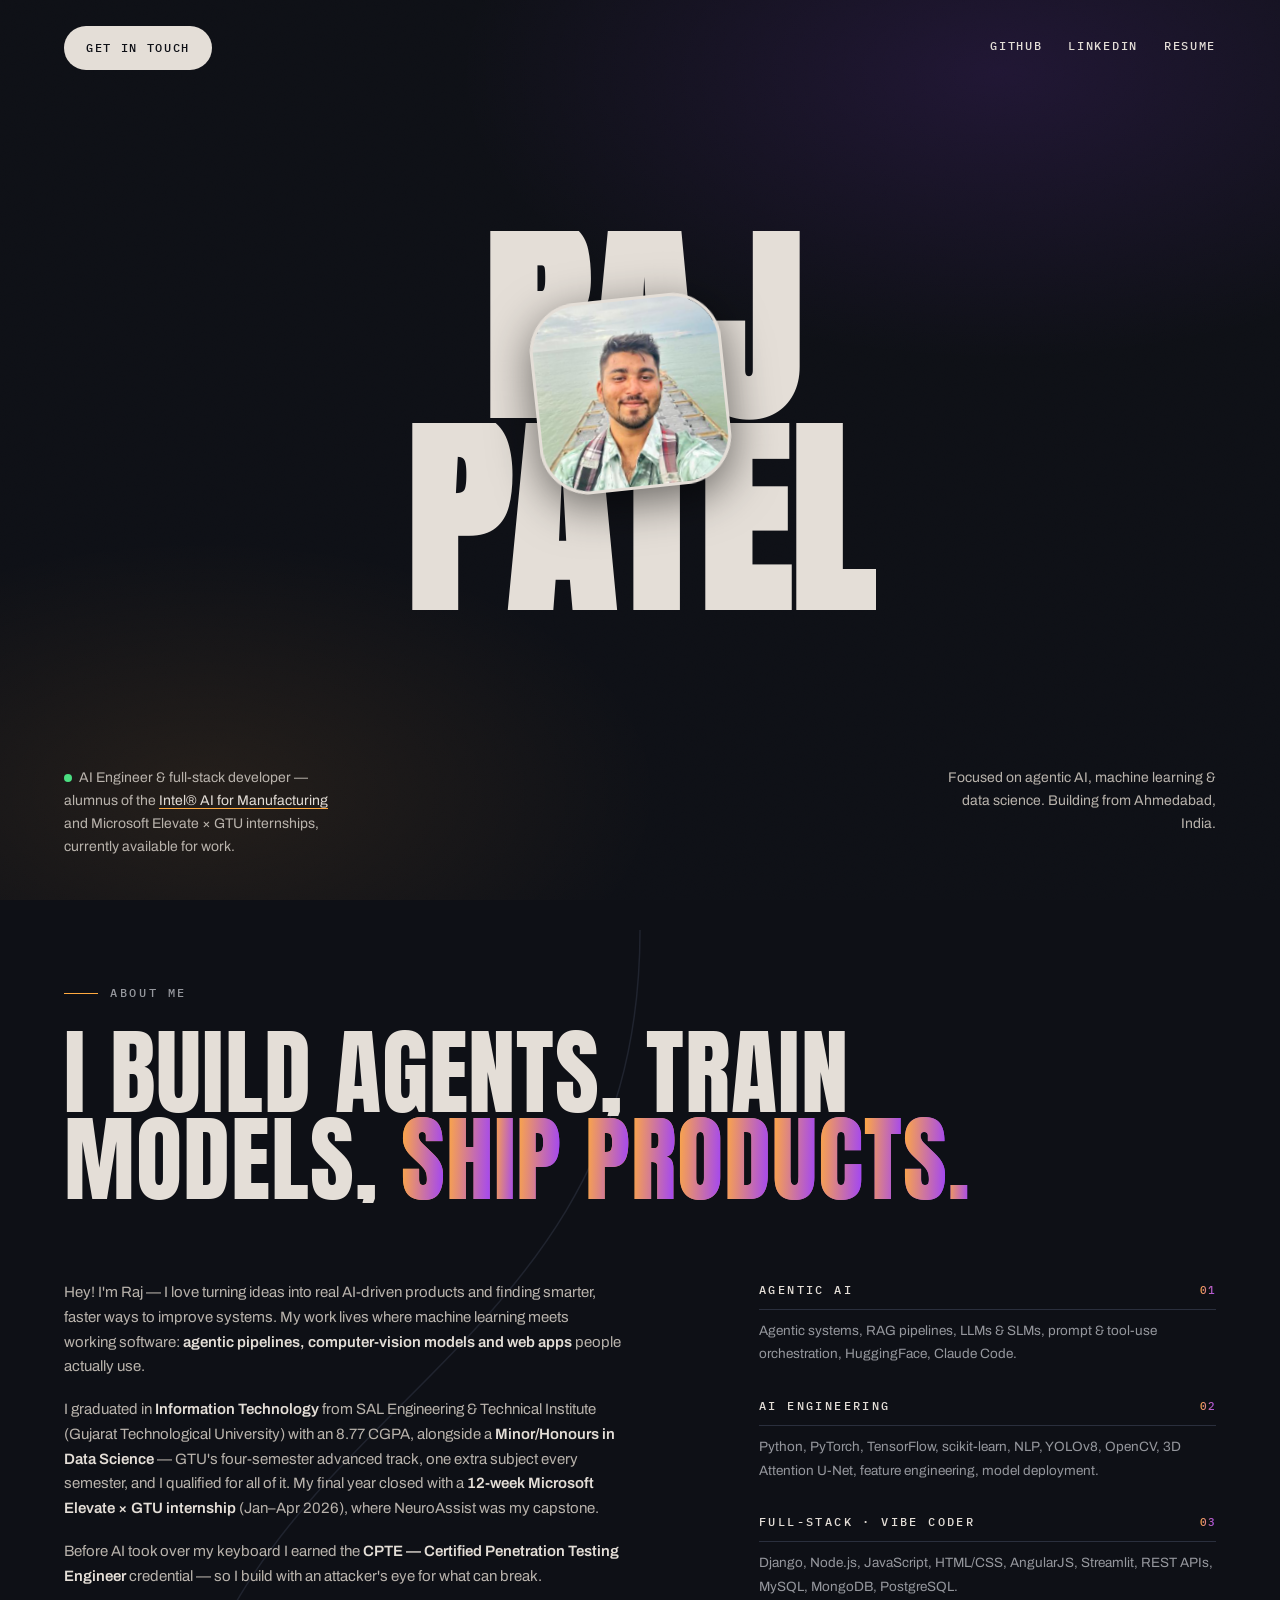
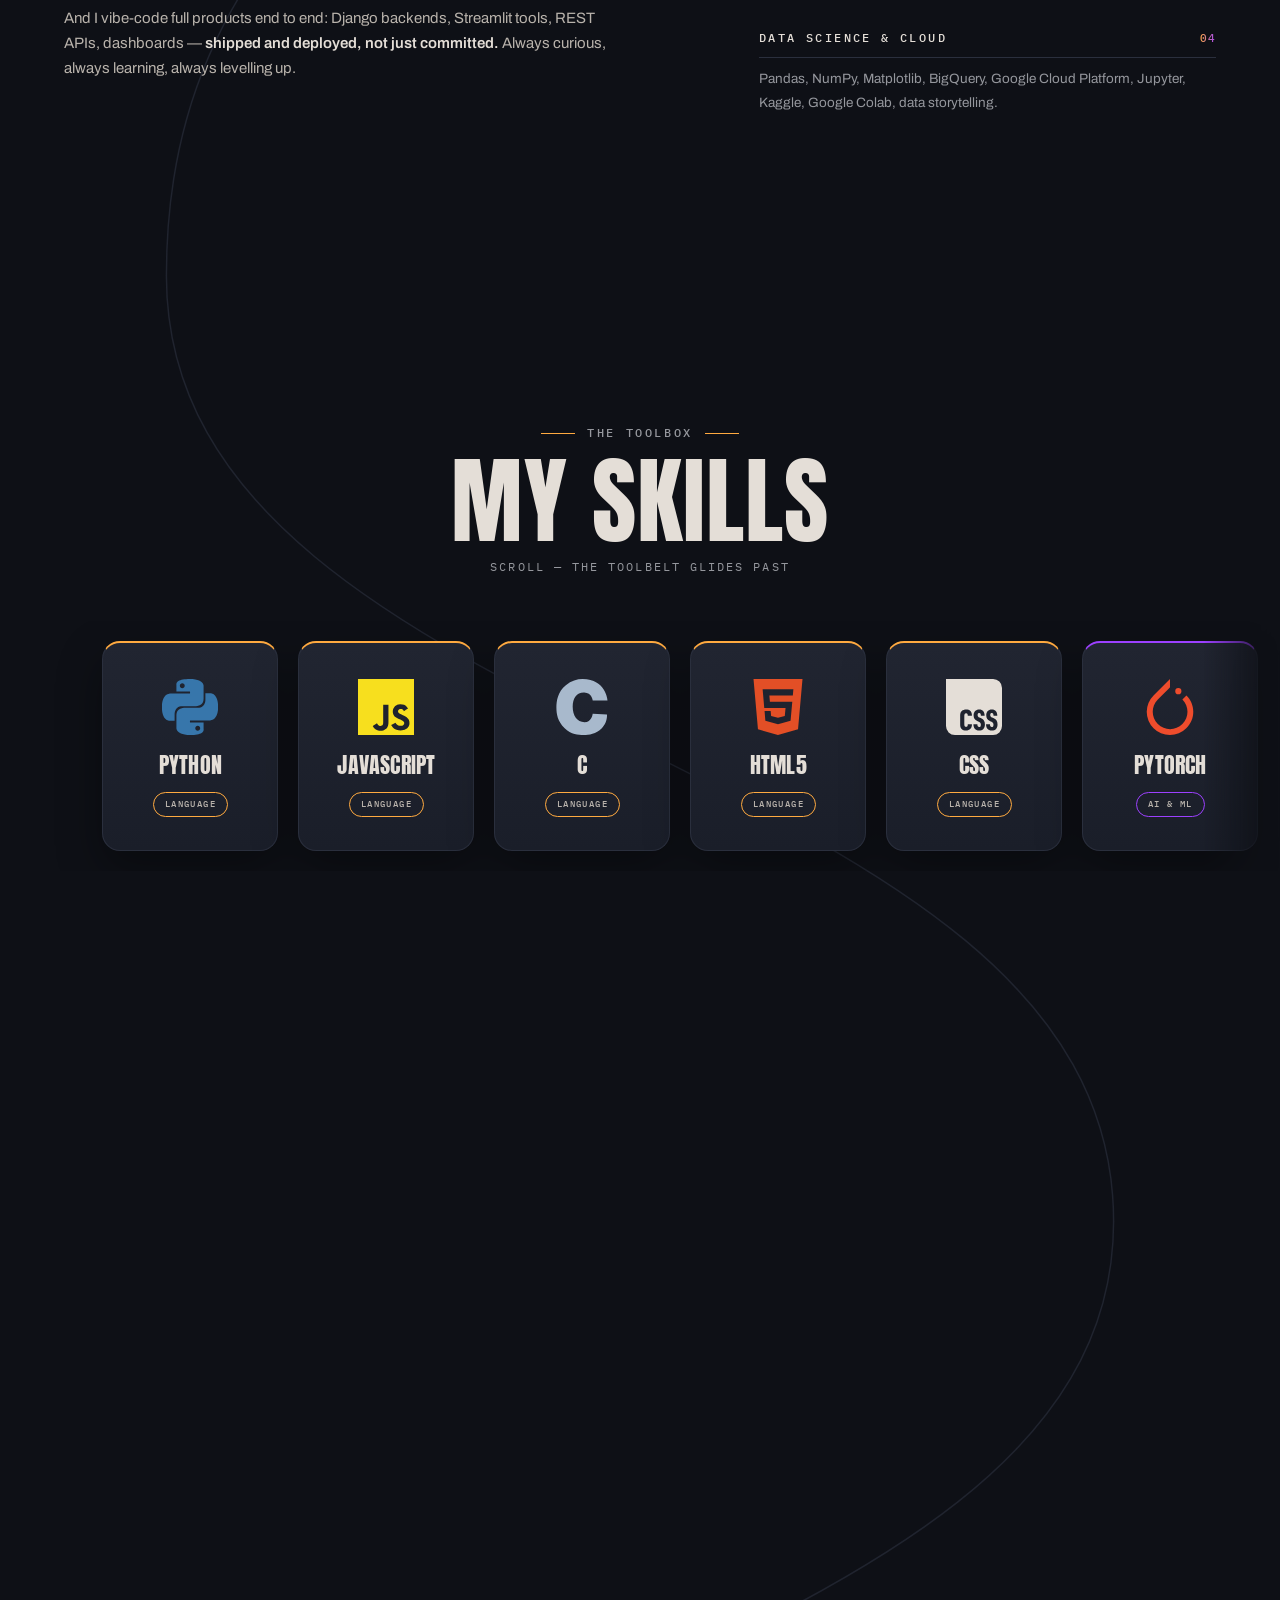
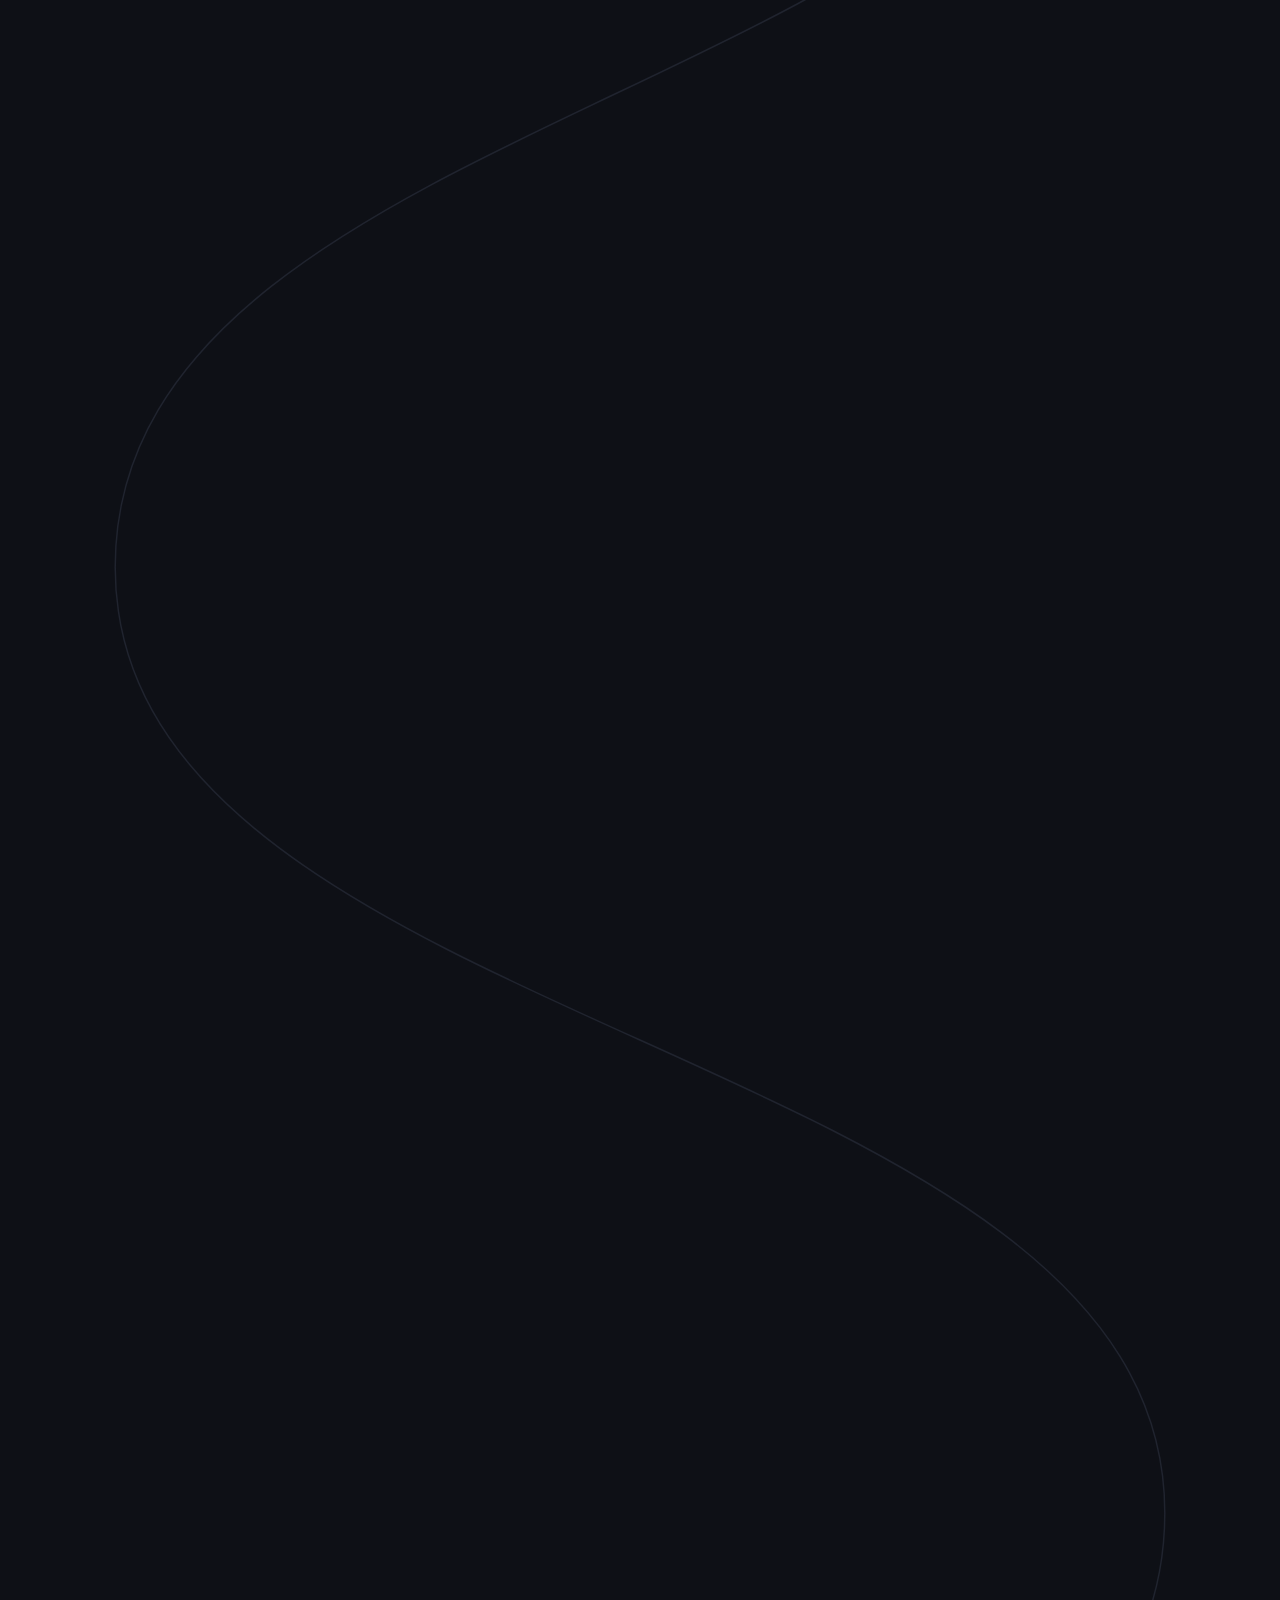
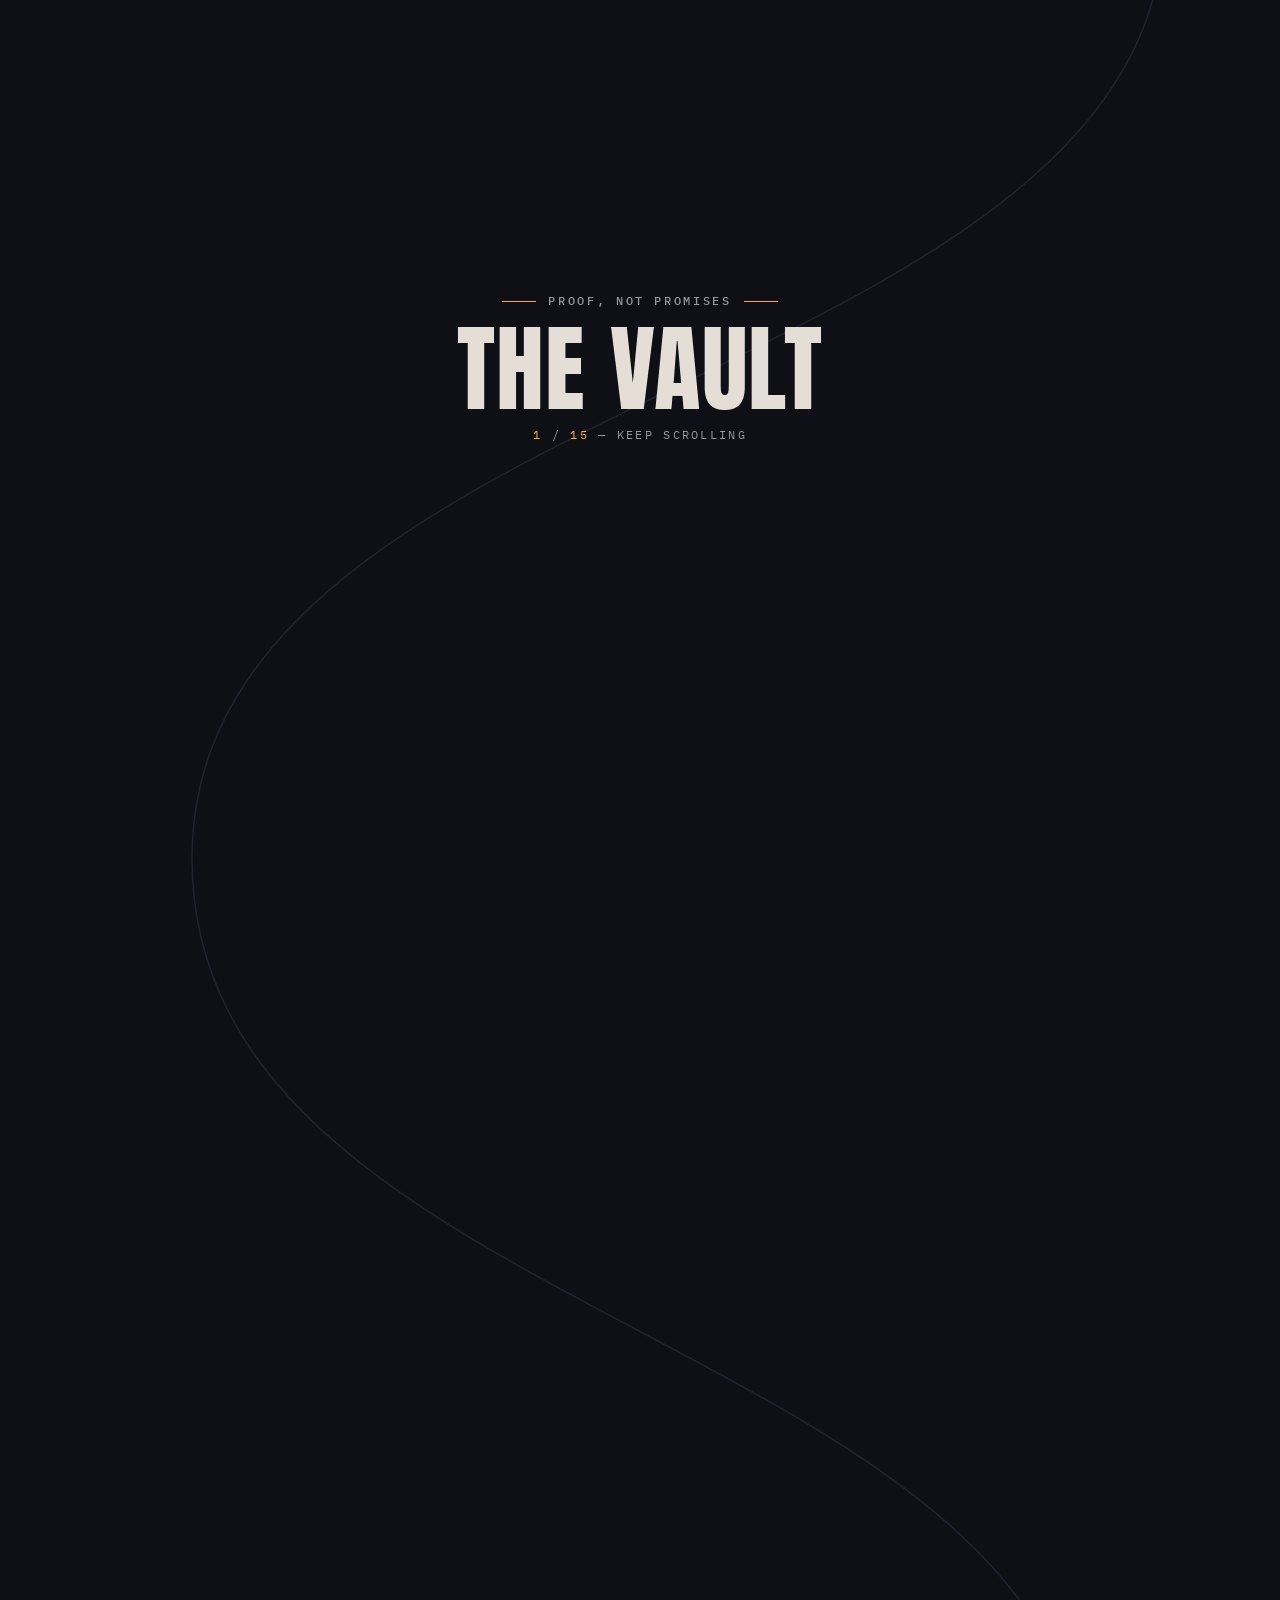
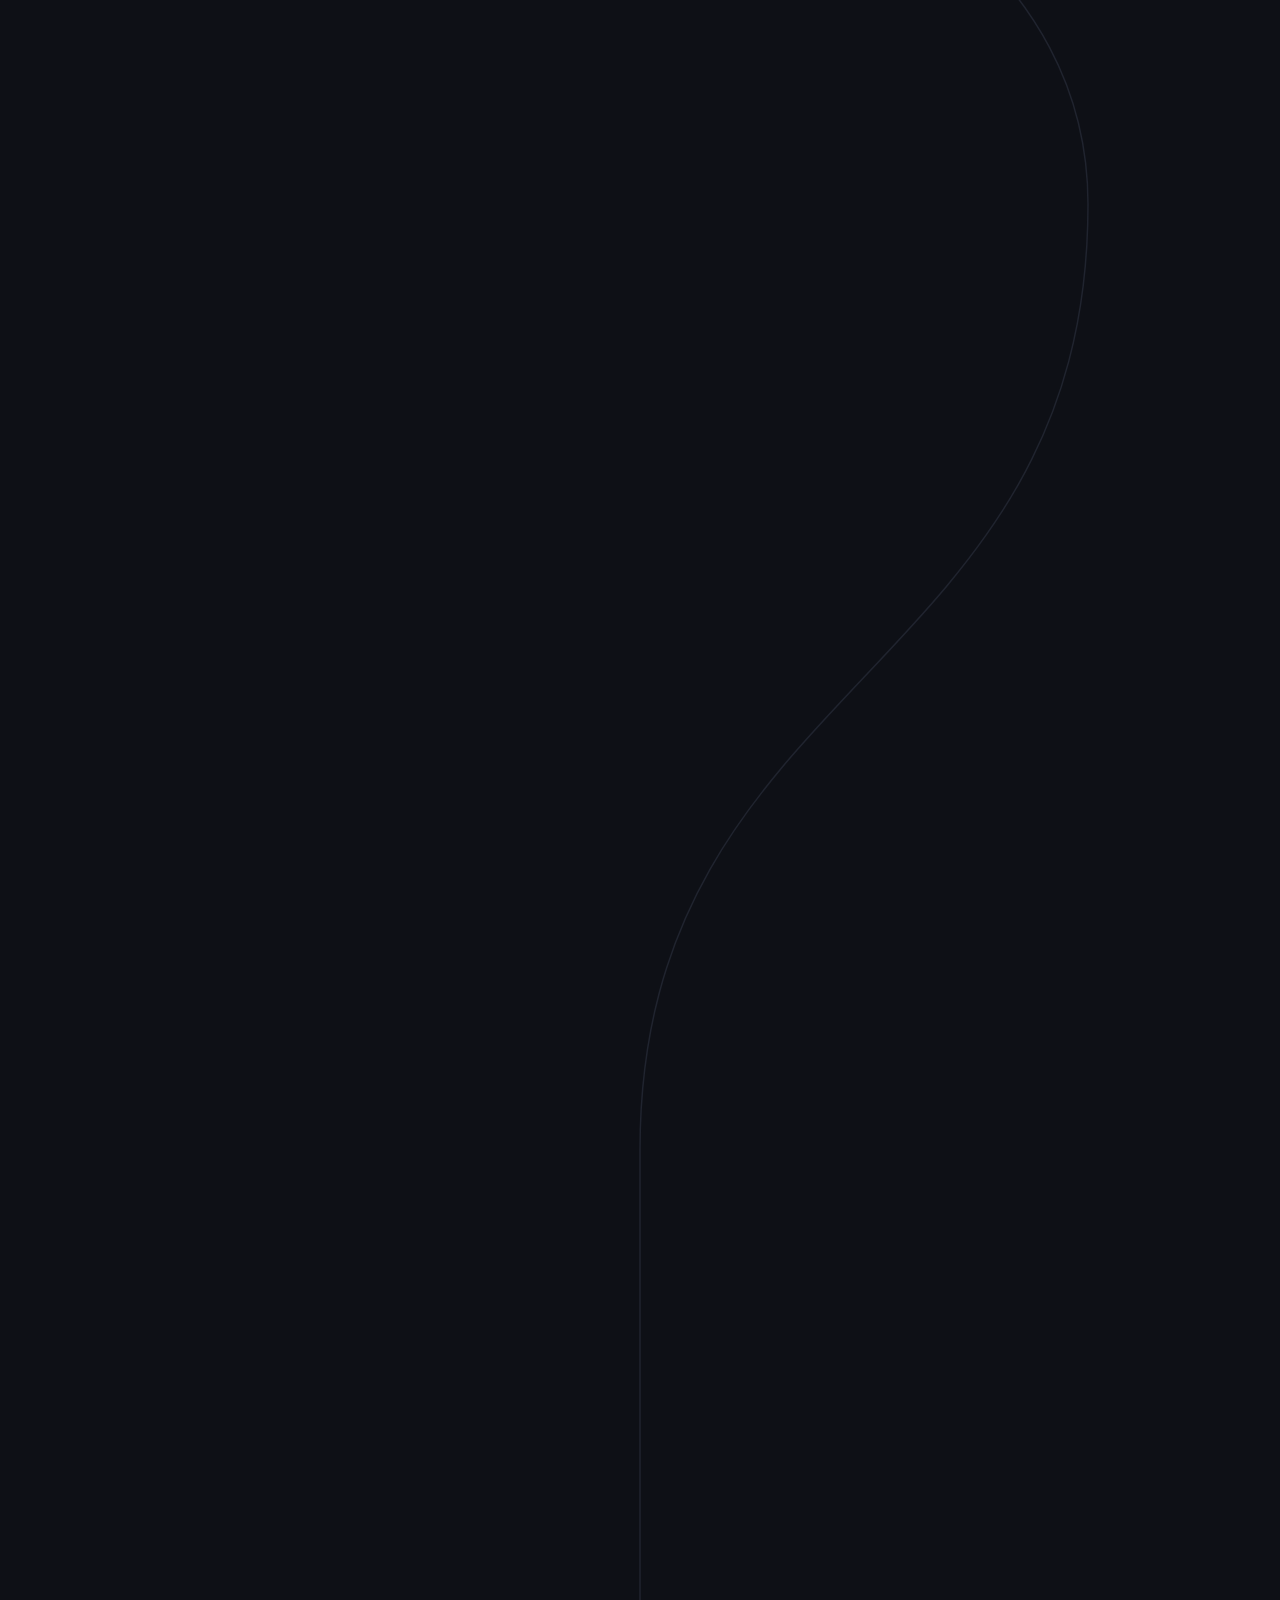
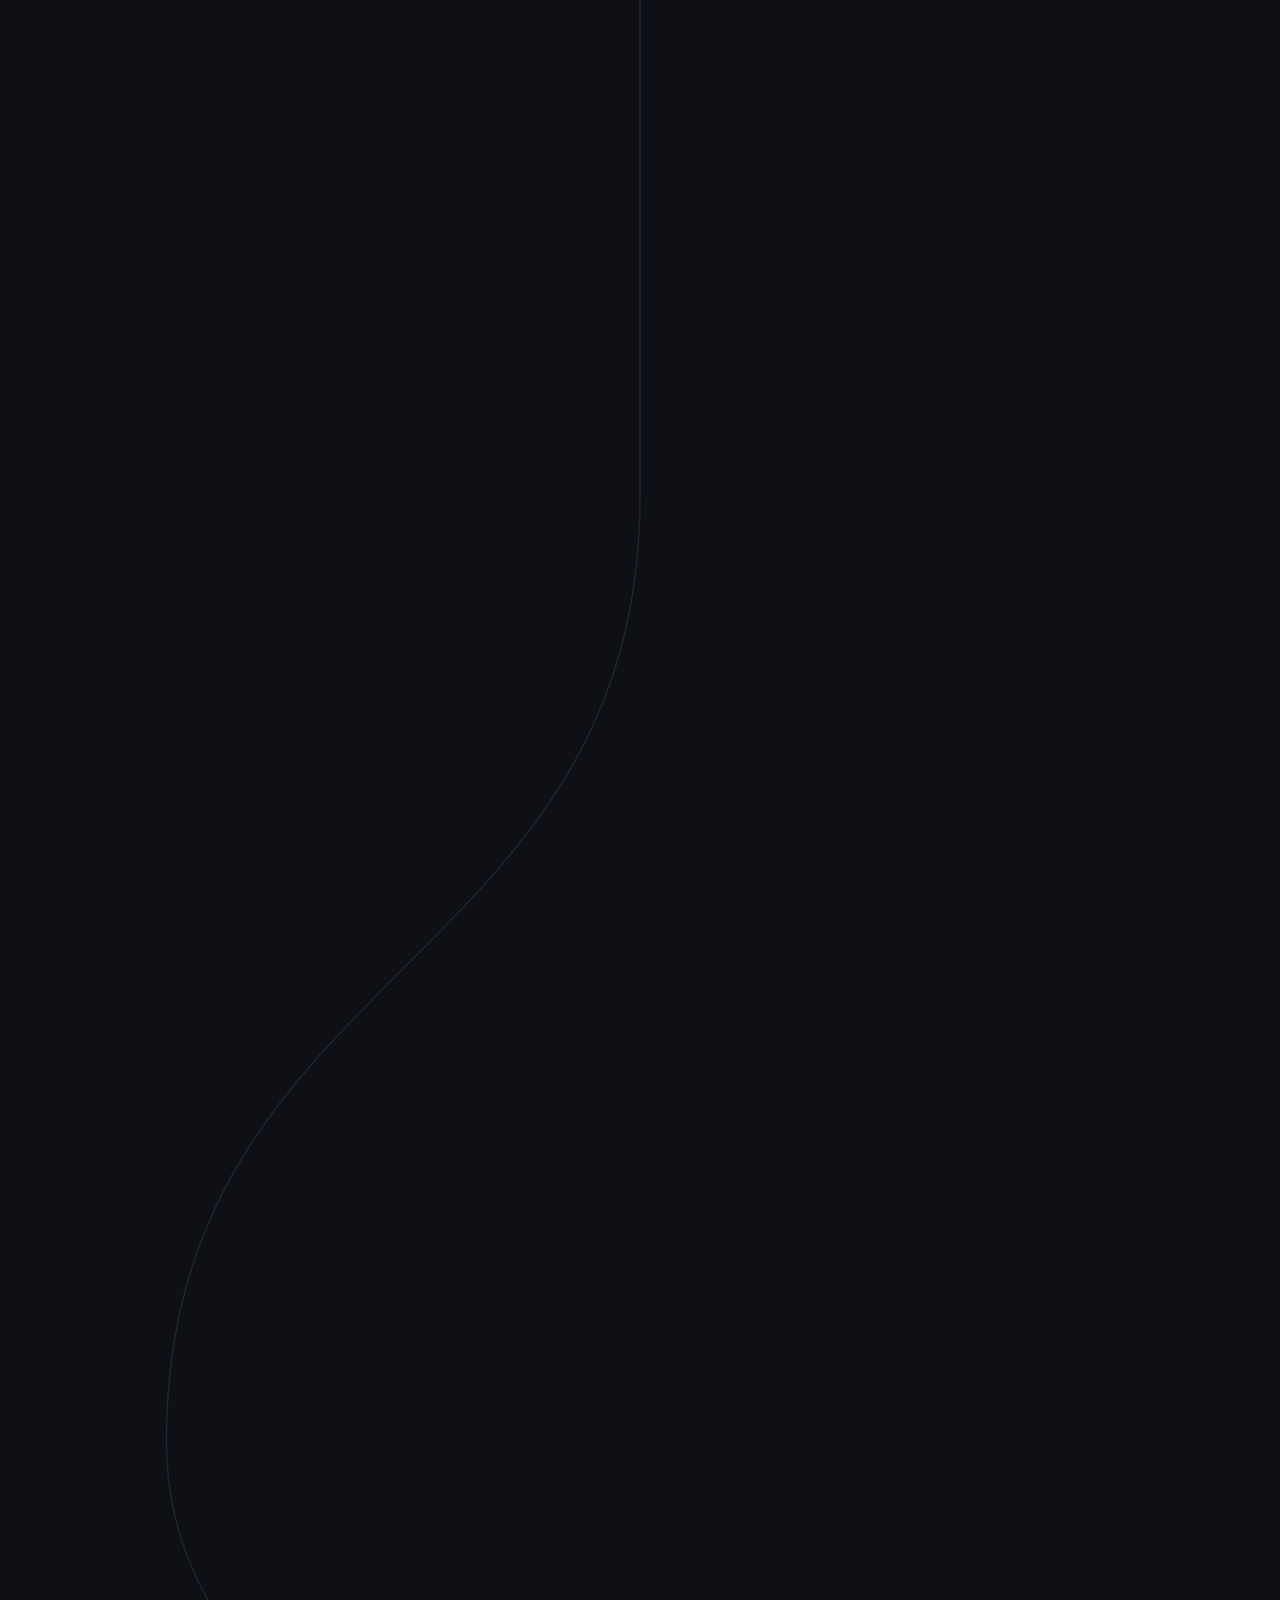
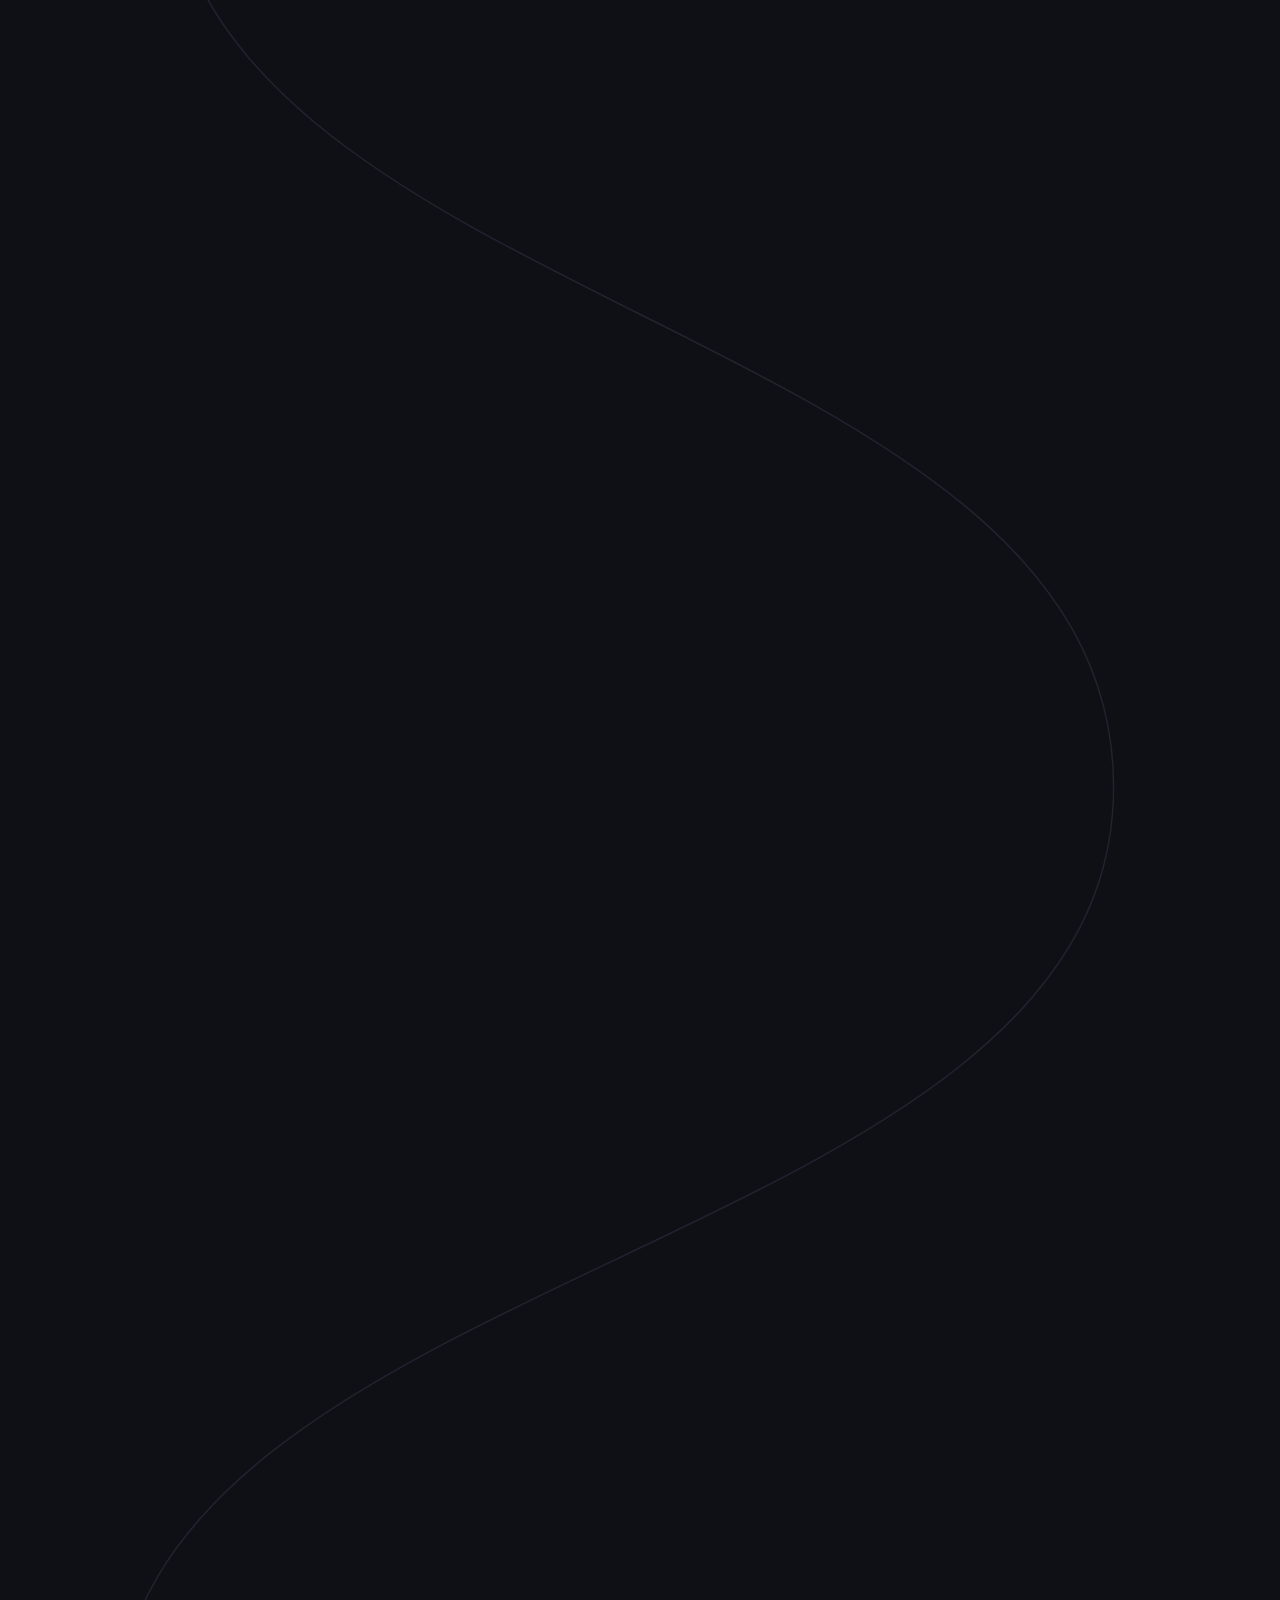
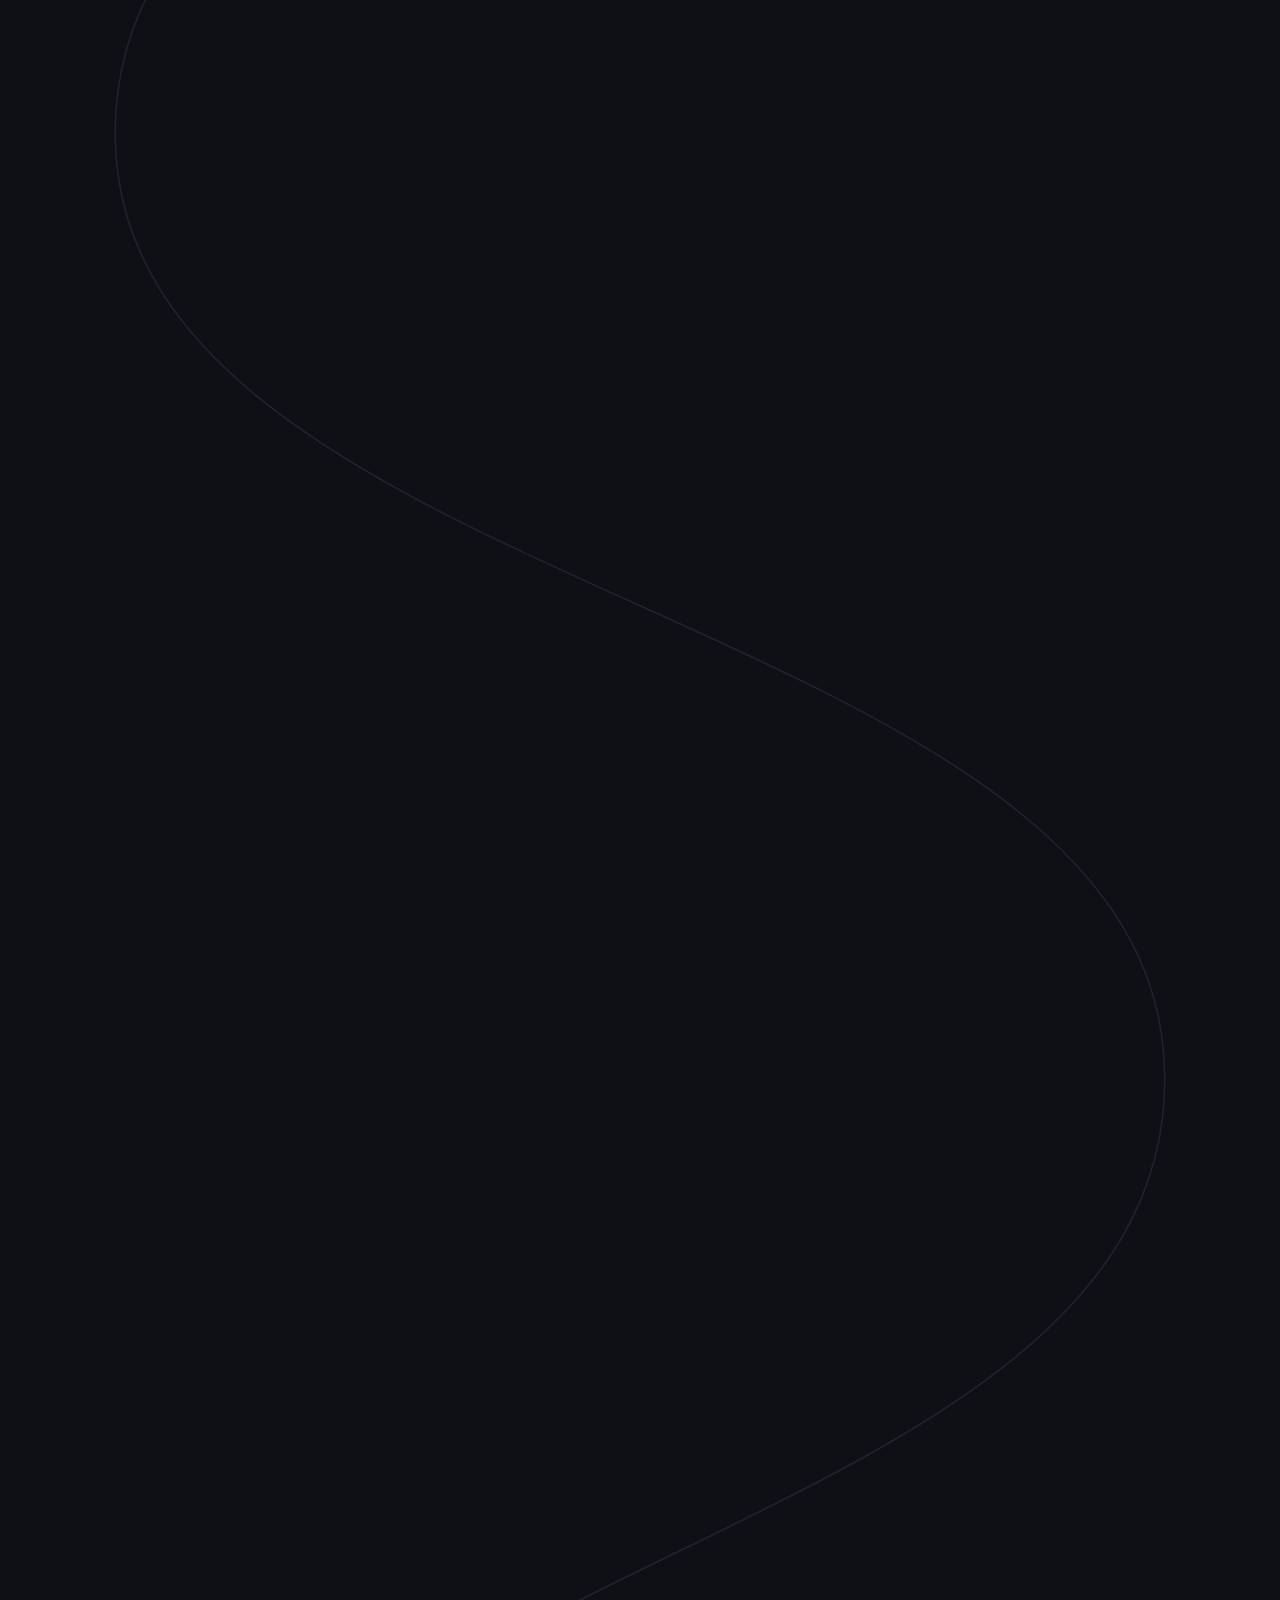
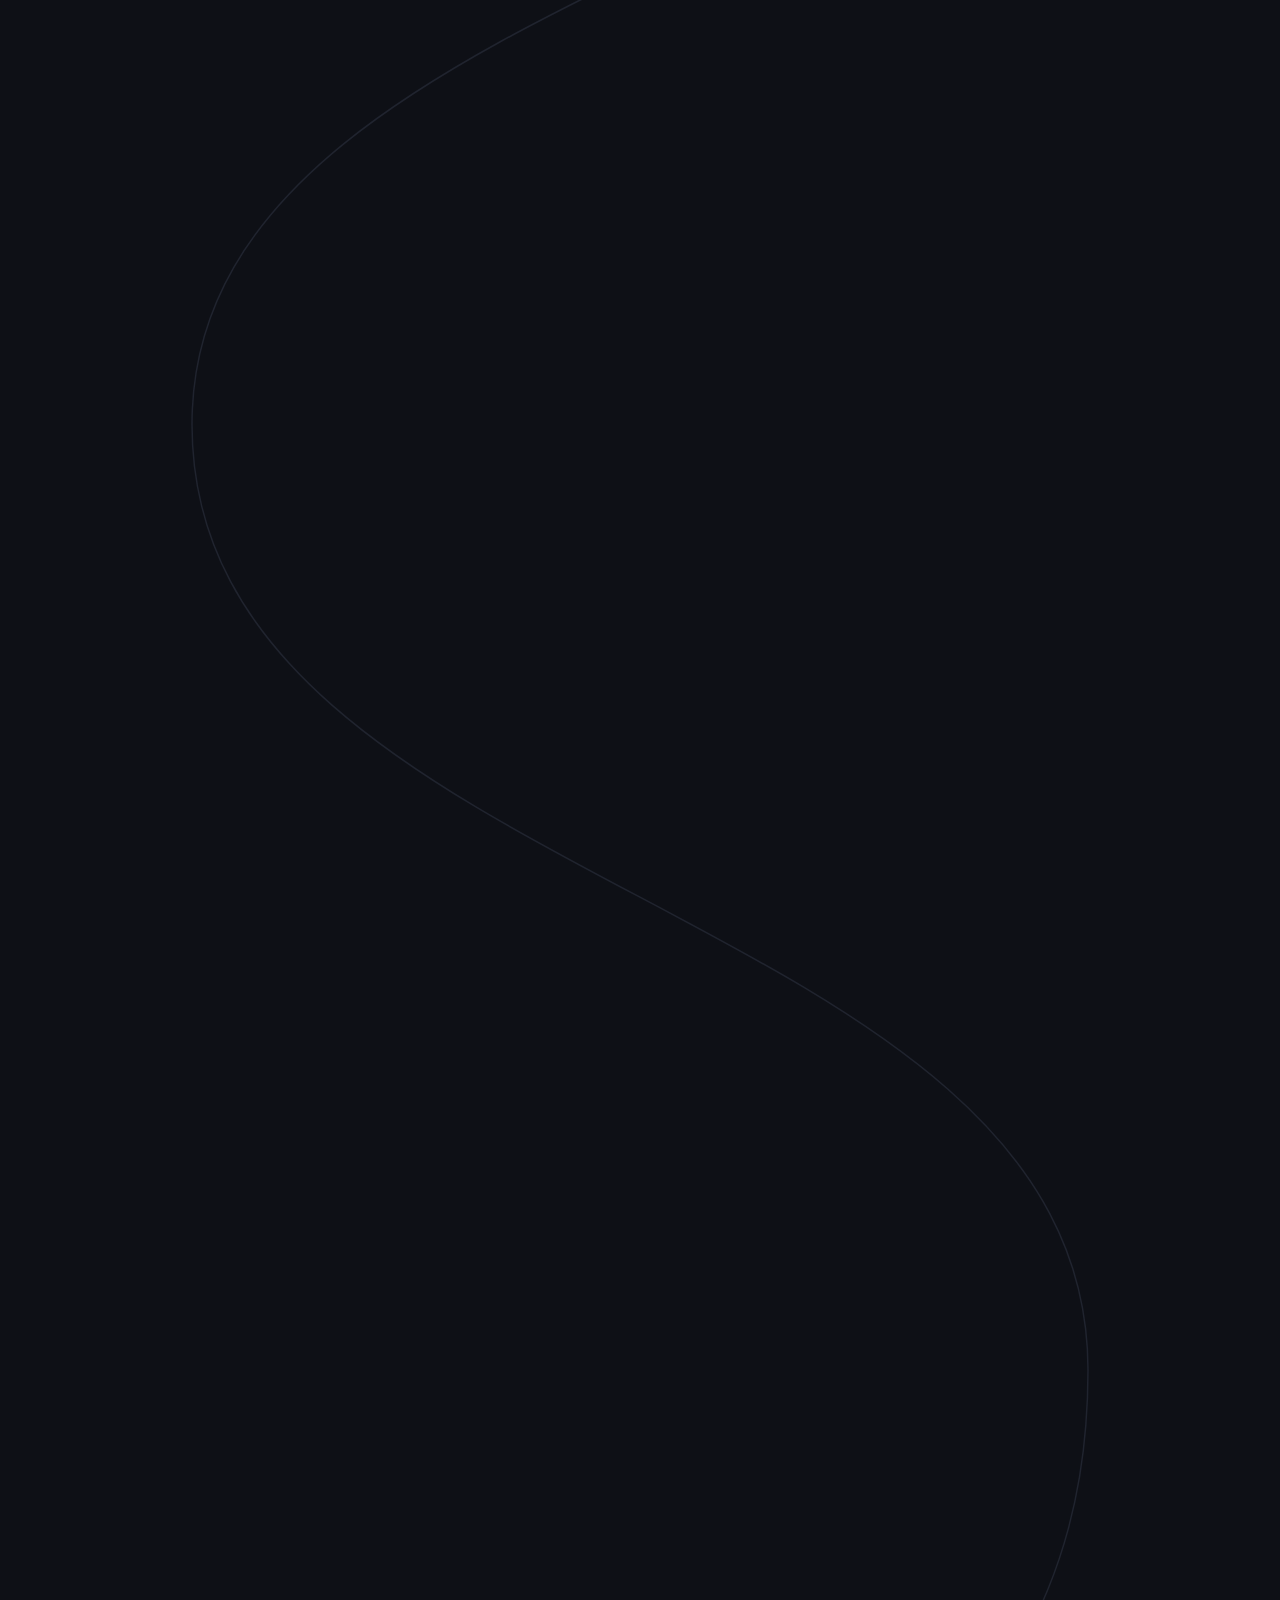
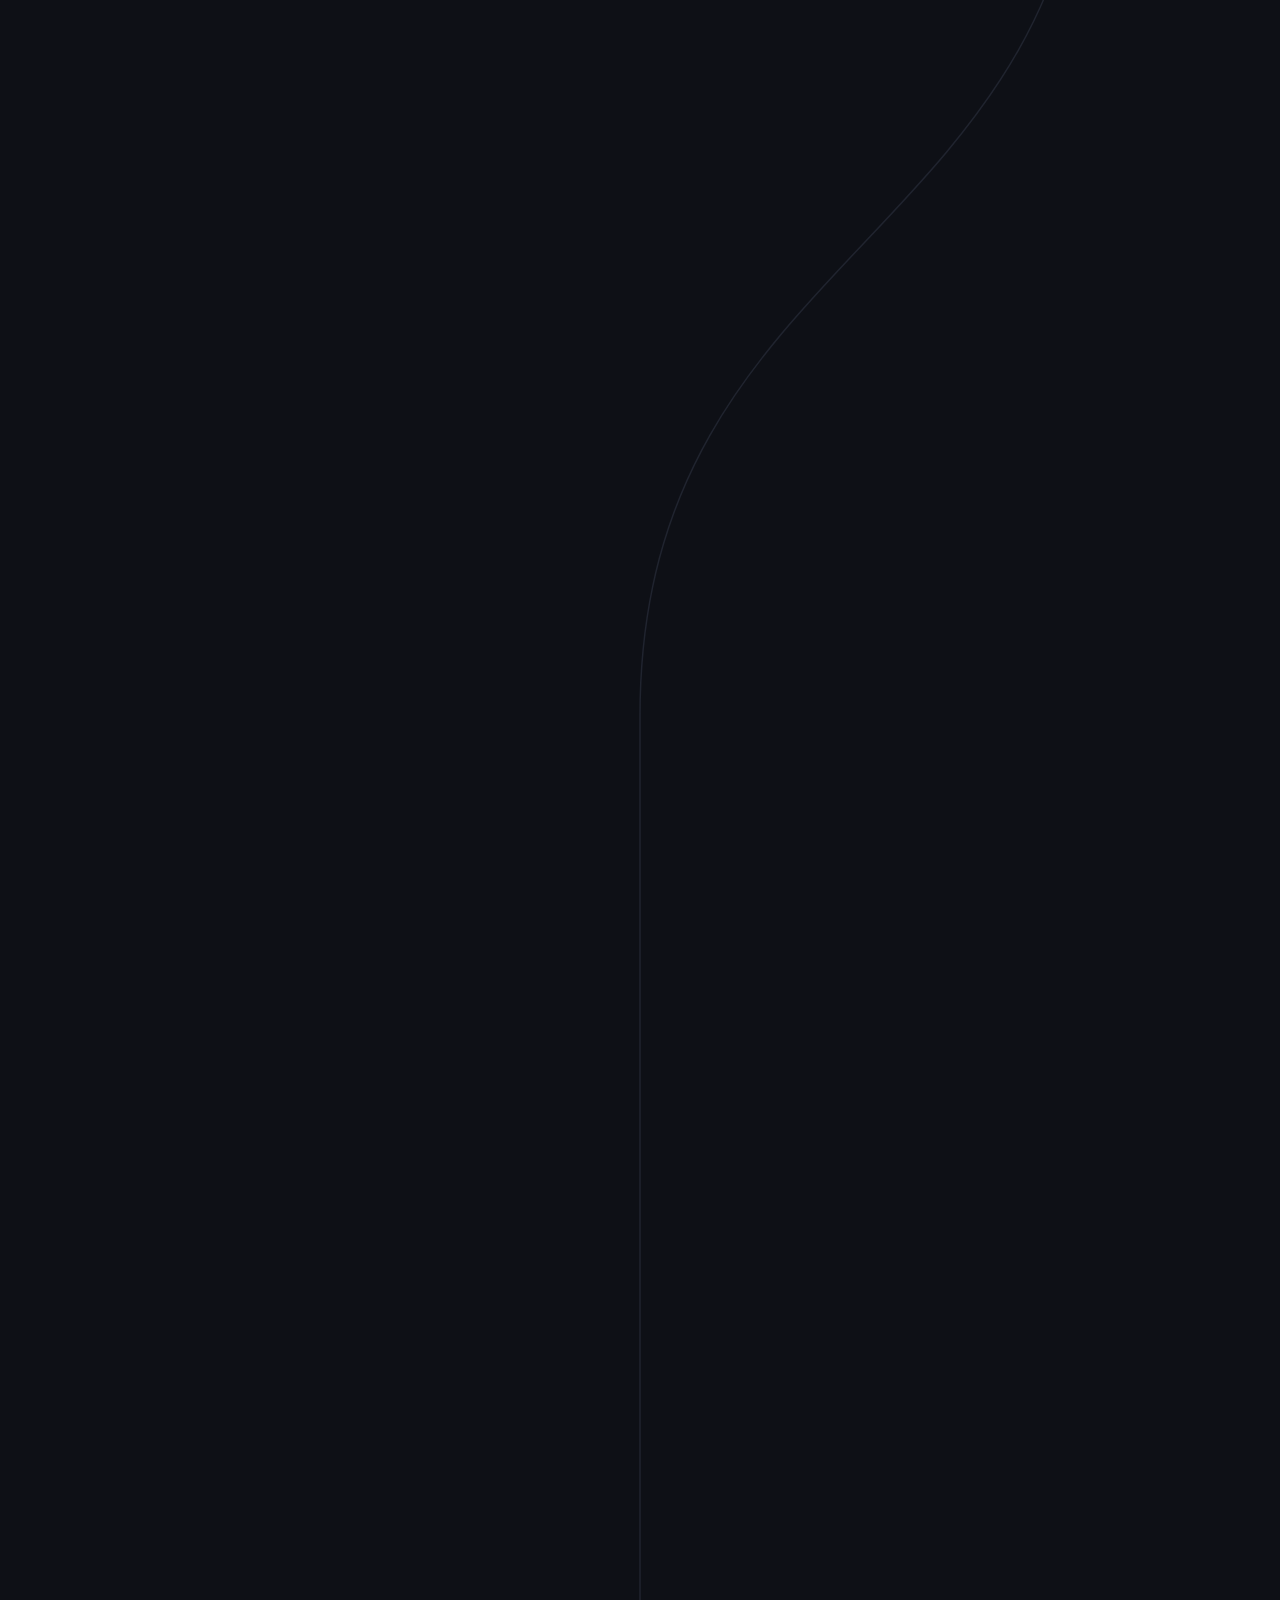
==== index.html @ 26bc004f "Fix Seobility report findings; revert title to Full-Stack Developer Title/metadata revert - "Vibe Co" ====
<!DOCTYPE html>
<html lang="en">
<head>
<meta charset="UTF-8">
<meta name="viewport" content="width=device-width, initial-scale=1.0">
<title>Raj Patel — AI Engineer &amp; Full-Stack Developer</title>
<meta name="description" content="Raj Patel — AI Engineer & Full-Stack Developer. Agentic AI, PyTorch, NLP/LLMs and computer vision. Intel AI for Manufacturing alumnus.">
<link rel="canonical" href="https://portfolio-raj-25.netlify.app/">
<meta name="author" content="Raj Patel">
<meta name="robots" content="index, follow, max-image-preview:large, max-snippet:-1, max-video-preview:-1">
<meta name="googlebot" content="index, follow">

<!-- Open Graph / Facebook / LinkedIn -->
<meta property="og:title" content="Raj Patel — AI Engineer &amp; Full-Stack Developer">
<meta property="og:description" content="AI Engineer &amp; Full-Stack Developer building in Agentic AI, PyTorch, NLP/LLMs, computer vision and data science. Intel AI for Manufacturing alumnus, CPTE certified.">
<meta property="og:type" content="website">
<meta property="og:url" content="https://portfolio-raj-25.netlify.app/">
<meta property="og:site_name" content="Raj Patel — Portfolio">
<meta property="og:locale" content="en_US">
<meta property="og:image" content="https://portfolio-raj-25.netlify.app/og-image.png">
<meta property="og:image:secure_url" content="https://portfolio-raj-25.netlify.app/og-image.png">
<meta property="og:image:type" content="image/png">
<meta property="og:image:width" content="1200">
<meta property="og:image:height" content="630">
<meta property="og:image:alt" content="Raj Patel — AI Engineer &amp; Full-Stack Developer">

<!-- Twitter / X -->
<meta name="twitter:card" content="summary_large_image">
<meta name="twitter:title" content="Raj Patel — AI Engineer &amp; Full-Stack Developer">
<meta name="twitter:description" content="AI Engineer &amp; Full-Stack Developer building in Agentic AI, PyTorch, NLP/LLMs, computer vision and data science.">
<meta name="twitter:image" content="https://portfolio-raj-25.netlify.app/og-image.png">
<meta name="twitter:image:alt" content="Raj Patel — AI Engineer &amp; Full-Stack Developer">

<meta name="theme-color" content="#0E1016">
<link rel="icon" href="data:image/svg+xml,<svg xmlns='http://www.w3.org/2000/svg' viewBox='0 0 100 100'><text y='.9em' font-size='90'>🧠</text></svg>">
<link rel="apple-touch-icon" href="/apple-touch-icon.png">
<link rel="manifest" href="/site.webmanifest">
<link rel="sitemap" type="application/xml" href="/sitemap.xml">

<!-- Structured data: Person + WebSite (schema.org / JSON-LD) -->
<script type="application/ld+json">
{
  "@context": "https://schema.org",
  "@graph": [
    {
      "@type": "Person",
      "@id": "https://portfolio-raj-25.netlify.app/#raj-patel",
      "name": "Raj Patel",
      "url": "https://portfolio-raj-25.netlify.app/",
      "image": "https://portfolio-raj-25.netlify.app/og-image.png",
      "email": "mailto:rajpatel9408019@gmail.com",
      "jobTitle": "AI Engineer & Full-Stack Developer",
      "description": "AI Engineer and Full-Stack Developer specialising in Agentic AI, AI Engineering (PyTorch, NLP, LLMs), computer vision, full-stack development and data science.",
      "knowsAbout": ["Agentic AI", "AI Engineering", "PyTorch", "Natural Language Processing", "Large Language Models", "Computer Vision", "Machine Learning", "Data Science", "Full-Stack Development", "Python"],
      "alumniOf": {
        "@type": "CollegeOrUniversity",
        "name": "SAL Engineering & Technical Institute, Gujarat Technological University"
      },
      "homeLocation": {
        "@type": "Place",
        "address": {
          "@type": "PostalAddress",
          "addressLocality": "Ahmedabad",
          "addressRegion": "Gujarat",
          "addressCountry": "IN"
        }
      },
      "knowsLanguage": [
        { "@type": "Language", "name": "English" },
        { "@type": "Language", "name": "Hindi" },
        { "@type": "Language", "name": "Gujarati" }
      ],
      "hasCredential": [
        {
          "@type": "EducationalOccupationalCredential",
          "name": "Intel® AI for Manufacturing — Intel × GTU × GCCI",
          "credentialCategory": "Internship Certificate"
        },
        {
          "@type": "EducationalOccupationalCredential",
          "name": "Microsoft Elevate × GTU — 12-Week AI/ML Internship",
          "credentialCategory": "Internship Certificate"
        },
        {
          "@type": "EducationalOccupationalCredential",
          "name": "CPTE — Certified Penetration Testing Engineer",
          "credentialCategory": "Professional Certification"
        },
        {
          "@type": "EducationalOccupationalCredential",
          "name": "Google AI Professional Certificate",
          "credentialCategory": "Professional Certification"
        },
        {
          "@type": "EducationalOccupationalCredential",
          "name": "IELTS — Overall Band 7.0 (CEFR C1)",
          "credentialCategory": "Language Certification"
        }
      ],
      "seeks": {
        "@type": "Demand",
        "name": "AI Engineering, Agentic AI and Data Science roles, plus freelance builds"
      },
      "sameAs": [
        "https://github.com/R204570",
        "https://www.linkedin.com/in/raj-patel5",
        "https://www.kaggle.com/raj072004",
        "https://medium.com/@rajpatel9408019",
        "https://www.instagram.com/_raj_patel_45"
      ]
    },
    {
      "@type": "ProfilePage",
      "@id": "https://portfolio-raj-25.netlify.app/#profilepage",
      "url": "https://portfolio-raj-25.netlify.app/",
      "name": "Raj Patel — AI Engineer & Full-Stack Developer",
      "inLanguage": "en",
      "isPartOf": { "@id": "https://portfolio-raj-25.netlify.app/#website" },
      "about": { "@id": "https://portfolio-raj-25.netlify.app/#raj-patel" },
      "mainEntity": { "@id": "https://portfolio-raj-25.netlify.app/#raj-patel" },
      "primaryImageOfPage": "https://portfolio-raj-25.netlify.app/og-image.png"
    },
    {
      "@type": "WebSite",
      "@id": "https://portfolio-raj-25.netlify.app/#website",
      "url": "https://portfolio-raj-25.netlify.app/",
      "name": "Raj Patel — Portfolio",
      "description": "Portfolio of Raj Patel, AI Engineer & Full-Stack Developer.",
      "inLanguage": "en",
      "publisher": { "@id": "https://portfolio-raj-25.netlify.app/#raj-patel" }
    },
    {
      "@type": "FAQPage",
      "@id": "https://portfolio-raj-25.netlify.app/#faq",
      "isPartOf": { "@id": "https://portfolio-raj-25.netlify.app/#profilepage" },
      "mainEntity": [
        {
          "@type": "Question",
          "name": "Who is Raj Patel?",
          "acceptedAnswer": {
            "@type": "Answer",
            "text": "Raj Patel is an AI Engineer and Full-Stack Developer based in Ahmedabad, India. He builds across agentic AI, PyTorch, NLP and LLMs, computer vision and data science, and is completing a B.E. in Information Technology at Gujarat Technological University in the Class of 2026."
          }
        },
        {
          "@type": "Question",
          "name": "Is Raj Patel available for hire?",
          "acceptedAnswer": {
            "@type": "Answer",
            "text": "Yes. Raj is open to AI Engineering, Agentic AI and Data Science roles, and also takes on freelance builds. The fastest way to reach him is email at rajpatel9408019@gmail.com or via LinkedIn."
          }
        },
        {
          "@type": "Question",
          "name": "What is Raj Patel's strongest project?",
          "acceptedAnswer": {
            "@type": "Answer",
            "text": "NeuroAssist, his final-year capstone under the Microsoft Elevate Program. It performs brain-tumor detection and clinical decision support for high-grade gliomas using a 3D Attention U-Net trained on BraTS 2020 across four MRI modalities (T1, T1ce, T2, FLAIR), with a RAG and LLM layer that drafts WHO CNS5-aligned clinical reports."
          }
        },
        {
          "@type": "Question",
          "name": "What internships has Raj Patel completed?",
          "acceptedAnswer": {
            "@type": "Answer",
            "text": "Two, both through GTU. Intel's AI for Manufacturing with GTU and GCCI was his summer internship after semester 6 — it counted as GTU's 15-day summer internship, but he ran it for a full 16 weeks (February to July 2025) as part of the program's first batch. The Microsoft Elevate Program with GTU was his final 8th-semester internship, a 12-week AI/ML placement from January to April 2026."
          }
        },
        {
          "@type": "Question",
          "name": "What technologies does Raj Patel work with?",
          "acceptedAnswer": {
            "@type": "Answer",
            "text": "Python, PyTorch, TensorFlow, scikit-learn, OpenCV, YOLOv8, HuggingFace and agentic RAG pipelines on the AI side; Django, Flask, Streamlit, Node.js and AngularJS on the web side; and MySQL, MongoDB, PostgreSQL, BigQuery and Google Cloud for data and infrastructure."
          }
        },
        {
          "@type": "Question",
          "name": "What has Raj Patel studied?",
          "acceptedAnswer": {
            "@type": "Answer",
            "text": "A B.E. in Information Technology at SAL Engineering & Technical Institute, Gujarat Technological University, graduating in the Class of 2026 with an 8.77 CGPA. He also qualified for GTU's advanced track, taking a Minor/Honours in Data Science with one extra subject per semester for four semesters."
          }
        }
      ]
    }
  ]
}
</script>
<style>
/* ============ FONTS (injected as data URIs by build.py) ============ */
@font-face {
  font-family: 'Anton';
  font-style: normal;
  font-weight: 400;
  font-display: swap;
  src: url([data-uri]) format('woff2');
}
@font-face {
  font-family: 'Archivo';
  font-style: normal;
  font-weight: 100 900;
  font-display: swap;
  src: url([data-uri]) format('woff2');
}
@font-face {
  font-family: 'IBM Plex Mono';
  font-style: normal;
  font-weight: 400;
  font-display: swap;
  src: url([data-uri]) format('woff2');
}
@font-face {
  font-family: 'IBM Plex Mono';
  font-style: normal;
  font-weight: 500;
  font-display: swap;
  src: url([data-uri]) format('woff2');
}

/* ============ TOKENS ============ */
:root {
  --ink: #0E1016;
  --ink-2: #12151d;
  --card: #1a1e29;
  --card-2: #212531;
  --line: #2a2f3d;
  --bone: #e4ded7;
  --bone-dim: #b9b3ac;
  --steel: #95979D;
  --amber: #ffaa40;
  --violet: #9c40ff;
  --grad: linear-gradient(92deg, var(--amber), var(--violet));
  --display: 'Anton', 'Arial Narrow', sans-serif;
  --body: 'Archivo', 'Segoe UI', sans-serif;
  --mono: 'IBM Plex Mono', 'Consolas', monospace;
  --pad: clamp(20px, 5vw, 72px);
  color-scheme: dark;
}

/* ============ BASE ============ */
* { box-sizing: border-box; margin: 0; padding: 0; }
html { scroll-behavior: smooth; }
@media (prefers-reduced-motion: reduce) {
  html { scroll-behavior: auto; }
  *, *::before, *::after { animation-duration: .01ms !important; animation-iteration-count: 1 !important; transition-duration: .01ms !important; }
}
body {
  position: relative;
  background: var(--ink);
  color: var(--bone);
  font-family: var(--body);
  font-size: clamp(15px, 1.05vw, 17px);
  line-height: 1.65;
  overflow-x: hidden;
  -webkit-font-smoothing: antialiased;
}
::selection { background: var(--amber); color: var(--ink); }
a { color: inherit; }
a:focus-visible, button:focus-visible { outline: 2px solid var(--amber); outline-offset: 3px; border-radius: 4px; }
img { max-width: 100%; display: block; }

.wrap { max-width: 1280px; margin: 0 auto; padding-left: var(--pad); padding-right: var(--pad); }

.eyebrow {
  font-family: var(--mono);
  font-size: 12px;
  font-weight: 500;
  letter-spacing: .22em;
  text-transform: uppercase;
  color: var(--steel);
  display: flex;
  align-items: center;
  gap: 12px;
}
.eyebrow::before { content: ""; width: 34px; height: 1px; background: var(--amber); flex: none; }

.giant {
  font-family: var(--display);
  font-weight: 400;
  text-transform: uppercase;
  line-height: .92;
  letter-spacing: .01em;
  text-wrap: balance;
}

/* ============ CUSTOM CURSOR ============ */
@media (pointer: fine) {
  body.has-cursor, body.has-cursor * { cursor: none !important; }
}
#cursor-dot, #cursor-ring {
  position: fixed; top: 0; left: 0; z-index: 9999;
  pointer-events: none; opacity: 0;
  mix-blend-mode: difference;
}
#cursor-dot.on, #cursor-ring.on { opacity: 1; }
#cursor-dot.off { opacity: 0; }
#cursor-dot i {
  display: block; width: 7px; height: 7px; border-radius: 50%;
  background: #fff; margin: -3.5px 0 0 -3.5px;
}
#cursor-ring i {
  display: block; width: 38px; height: 38px; border-radius: 50%;
  border: 1.5px solid #fff; background: transparent;
  margin: -19px 0 0 -19px;
  transition: transform .3s cubic-bezier(.22, 1, .36, 1), background .3s, width .3s, height .3s, margin .3s, border-radius .3s, border-color .3s;
}
#cursor-ring.hover i { transform: scale(1.55); background: #fff; }
#cursor-ring.big i { transform: scale(2.8); background: #fff; }
#cursor-ring.text i { width: 3px; height: 26px; border-radius: 2px; background: #fff; border-color: transparent; margin: -13px 0 0 -1.5px; }
#cursor-ring.down i { transform: scale(.75); }
#cursor-ring.hover.down i, #cursor-ring.big.down i { transform: scale(1.2); }
@media (pointer: coarse) { #cursor-dot, #cursor-ring { display: none; } }

/* ============ PRELOADER ============ */
#loader {
  position: fixed; inset: 0; z-index: 100;
  background: var(--ink);
  display: flex; align-items: center; justify-content: center;
  transition: transform .7s cubic-bezier(.76, 0, .24, 1);
}
#loader.done { transform: translateY(-101%); }
#loader .words { text-align: left; }
#loader .words span {
  display: block;
  font-family: var(--display);
  text-transform: uppercase;
  font-size: clamp(34px, 6vw, 72px);
  line-height: 1.04;
  color: var(--bone);
  opacity: 0;
  transform: translateY(24px);
  animation: loadword .5s cubic-bezier(.22, 1, .36, 1) forwards;
}
#loader .words span:nth-child(1) { animation-delay: .15s; }
#loader .words span:nth-child(2) { animation-delay: .45s; }
#loader .words span:nth-child(3) { animation-delay: .75s; color: transparent; background: var(--grad); -webkit-background-clip: text; background-clip: text; }
@keyframes loadword { to { opacity: 1; transform: none; } }

/* ============ NAV ============ */
nav {
  position: absolute; top: 0; left: 0; right: 0; z-index: 20;
  display: flex; justify-content: space-between; align-items: center;
  padding: 26px var(--pad);
}
.btn-pill {
  font-family: var(--mono); font-size: 12px; font-weight: 500;
  letter-spacing: .14em; text-transform: uppercase;
  color: var(--ink); background: var(--bone);
  border: none; border-radius: 999px;
  padding: 12px 22px; text-decoration: none; cursor: pointer;
  display: inline-block;
  transition: background .25s, color .25s, transform .25s;
}
.btn-pill:hover { background: var(--amber); transform: translateY(-2px); }
nav .links { display: flex; gap: 26px; }
nav .links a {
  font-family: var(--mono); font-size: 12px; font-weight: 500;
  letter-spacing: .14em; text-transform: uppercase;
  color: var(--bone); text-decoration: none;
  padding-bottom: 3px; border-bottom: 1px solid transparent;
  transition: border-color .25s, color .25s;
}
nav .links a:hover { border-color: var(--amber); color: #fff; }

/* ============ HERO ============ */
header {
  position: relative;
  min-height: 100svh;
  display: flex; flex-direction: column;
  background:
    radial-gradient(900px 480px at 78% 8%, rgba(156, 64, 255, .13), transparent 60%),
    radial-gradient(760px 420px at 16% 88%, rgba(255, 170, 64, .09), transparent 60%),
    var(--ink);
  overflow: hidden;
}
header::before {
  content: ""; position: absolute; inset: 0; pointer-events: none;
  background-image: url("data:image/svg+xml,%3Csvg xmlns='http://www.w3.org/2000/svg' width='240' height='240'%3E%3Cfilter id='n'%3E%3CfeTurbulence type='fractalNoise' baseFrequency='0.9' numOctaves='2'/%3E%3C/filter%3E%3Crect width='240' height='240' filter='url(%23n)' opacity='0.5'/%3E%3C/svg%3E");
  opacity: .07; mix-blend-mode: overlay;
}
.hero-center {
  flex: 1; display: flex; align-items: center; justify-content: center;
  position: relative; padding: 120px var(--pad) 40px;
}
.hero-name {
  position: relative;
  font-family: var(--display);
  font-size: clamp(72px, 17vw, 240px);
  line-height: .88;
  text-transform: uppercase;
  text-align: center;
  letter-spacing: .005em;
}
.sr-only {
  position: absolute; width: 1px; height: 1px; padding: 0; margin: -1px;
  overflow: hidden; clip: rect(0, 0, 0, 0); white-space: nowrap; border: 0;
}
.hero-name .row { display: block; overflow: hidden; }
.hero-name .row i {
  font-style: normal; display: inline-block;
  transform: translateY(110%);
  transition: transform 1s cubic-bezier(.22, 1, .36, 1);
}
body.ready .hero-name .row i { transform: none; }
.hero-name .row:nth-child(2) i { transition-delay: .1s; }
.hero-avatar {
  position: absolute; left: 50%; top: 50%;
  transform: translate(-50%, -50%) scale(0);
  width: clamp(110px, 15vw, 210px); height: clamp(110px, 15vw, 210px);
  border-radius: 26%;
  border: 3px solid var(--bone);
  box-shadow: 0 12px 46px rgba(0, 0, 0, .55);
  z-index: 2;
  transition: transform .8s cubic-bezier(.34, 1.56, .64, 1) .55s;
  rotate: -6deg;
}
body.ready .hero-avatar { transform: translate(-50%, -50%) scale(1); }
.hero-foot {
  display: grid; grid-template-columns: 1fr 1fr; gap: 28px;
  padding: 0 var(--pad) 42px;
  max-width: 1280px; margin: 0 auto; width: 100%;
}
.hero-foot p { font-size: 14px; color: var(--bone-dim); max-width: 34ch; }
.hero-foot p:last-child { text-align: right; justify-self: end; }
.hero-foot a { color: var(--bone); text-decoration-color: var(--amber); text-underline-offset: 3px; }
.hero-foot .dot {
  display: inline-block; width: 8px; height: 8px; border-radius: 50%;
  background: #4ade80; margin-right: 7px;
  box-shadow: 0 0 0 0 rgba(74, 222, 128, .55);
  animation: pulse 2s infinite;
}
@keyframes pulse { 70% { box-shadow: 0 0 0 9px rgba(74, 222, 128, 0); } 100% { box-shadow: 0 0 0 0 rgba(74, 222, 128, 0); } }

/* ============ SECTIONS COMMON ============ */
section { padding: clamp(52px, 6.5vw, 92px) 0; }

/* mobile scroll progress bar */
#scroll-progress {
  position: fixed; top: 0; left: 0; width: 100%; height: 3px;
  background: var(--grad);
  transform-origin: 0 50%; transform: scaleX(0);
  z-index: 60; pointer-events: none; display: none;
}
@media (max-width: 900px) { #scroll-progress { display: block; } }

/* scroll journey line */
#scroll-path { position: absolute; top: 0; left: 0; width: 100%; overflow: hidden; z-index: -1; pointer-events: none; }
#scroll-path svg { display: block; }
#sp-base { stroke: var(--line); stroke-width: 1.5; opacity: .65; }
#sp-prog { stroke: url(#sp-grad); stroke-width: 2; }
#sp-dot {
  position: absolute; top: 0; left: 0; width: 12px; height: 12px; border-radius: 50%;
  background: var(--amber);
  box-shadow: 0 0 16px 4px rgba(255, 170, 64, .45);
  opacity: 0; transition: opacity .3s; will-change: transform;
}
.reveal { opacity: 0; transform: translateY(34px); transition: opacity .8s ease, transform .8s cubic-bezier(.22, 1, .36, 1); }
.reveal.in { opacity: 1; transform: none; }

/* split-letter reveal for giant headings */
.split .w { display: inline-block; overflow: hidden; vertical-align: top; }
.split .c { display: inline-block; transform: translateY(115%); transition: transform .7s cubic-bezier(.22, 1, .36, 1); }
.split.in .c { transform: none; }
.split .w.hl .c { color: transparent; background: var(--grad); -webkit-background-clip: text; background-clip: text; }

/* "For Any Questions" collapses to its own acronym, FAQ.
   Letter max-widths are locked in JS before .short is added, so the
   collapse animates from each glyph's real width instead of a guess. */
/* inline-block + pre so the gap keeps its width but max-width can still
   collapse it — max-width is ignored on non-replaced inline elements */
.morph .sp { display: inline-block; white-space: pre; }
.morph .c, .morph .sp { overflow: hidden; }
.morph.ready .c, .morph.ready .sp {
  transition: transform .7s cubic-bezier(.22, 1, .36, 1),
              max-width .6s cubic-bezier(.65, 0, .2, 1),
              opacity .34s ease;
}
.morph.short .c:not(:first-child), .morph.short .sp { max-width: 0 !important; opacity: 0; }

/* ============ ABOUT / STATEMENT ============ */
.statement {
  font-size: clamp(44px, 7.4vw, 108px);
  margin: 26px 0 clamp(44px, 6vw, 84px);
}
.statement .hl { color: transparent; background: var(--grad); -webkit-background-clip: text; background-clip: text; }
.about-grid {
  display: grid; grid-template-columns: 1.15fr .85fr;
  gap: clamp(36px, 6vw, 90px);
  align-items: start;
}
.about-copy p { max-width: 62ch; color: var(--bone-dim); margin-bottom: 1.2em; }
.about-copy p strong { color: var(--bone); font-weight: 600; }
.stack-groups { display: grid; gap: 30px; }
.stack-group h3 {
  font-family: var(--mono); font-size: 12px; font-weight: 500;
  letter-spacing: .2em; text-transform: uppercase;
  color: var(--bone); margin-bottom: 9px;
  padding-bottom: 9px; border-bottom: 1px solid var(--line);
  display: flex; justify-content: space-between; align-items: baseline;
}
.stack-group h3 em { font-style: normal; color: transparent; background: var(--grad); -webkit-background-clip: text; background-clip: text; font-size: 11px; letter-spacing: .1em; }
.stack-group p { font-size: 13.5px; color: var(--steel); line-height: 1.75; }

/* ============ SKILL STRIP (horizontal sweep) ============ */
#skills { position: relative; padding: 0; }
.strip-pin {
  position: sticky; top: 0; height: 100svh; overflow: hidden;
  display: flex; flex-direction: column; justify-content: center; gap: clamp(30px, 5vh, 64px);
}
.strip-pin .drawer-head { text-align: center; }
.strip-pin .drawer-head .eyebrow { justify-content: center; }
.strip-pin .drawer-head .eyebrow::after { content: ""; width: 34px; height: 1px; background: var(--amber); flex: none; }
.strip-pin .drawer-head h2 { font-size: clamp(44px, 7.5vw, 104px); margin-top: 14px; }
.drawer-hint {
  font-family: var(--mono); font-size: 11.5px; letter-spacing: .18em;
  text-transform: uppercase; color: var(--steel); margin-top: 12px;
}
.strip-viewport {
  overflow: hidden; width: 100%;
  -webkit-mask-image: linear-gradient(90deg, transparent, #000 6%, #000 94%, transparent);
  mask-image: linear-gradient(90deg, transparent, #000 6%, #000 94%, transparent);
}
.strip-track {
  display: flex; gap: 20px; width: max-content;
  padding: 20px clamp(20px, 8vw, 140px);
  will-change: transform;
}
.chip {
  flex: none; width: 176px; height: 210px;
  display: flex; flex-direction: column; align-items: center; justify-content: center; gap: 16px;
  background: linear-gradient(180deg, var(--card-2), var(--card));
  border: 1px solid var(--line); border-top: 2px solid var(--fc);
  border-radius: 18px; padding: 22px;
  box-shadow: 0 18px 44px rgba(0, 0, 0, .34);
  transition: transform .3s cubic-bezier(.22, 1, .36, 1), border-color .3s;
}
.chip:hover { transform: translateY(-8px); border-color: var(--fc); }
.chip-icon { width: 62px; height: 62px; display: flex; align-items: center; justify-content: center; }
.chip-icon svg { width: 56px; height: 56px; }
.chip-mono {
  font-family: var(--display); font-weight: 400;
  font-size: 30px; letter-spacing: .02em; line-height: 1;
  color: var(--fc);
  display: flex; align-items: center; justify-content: center;
  width: 56px; height: 56px; border-radius: 14px;
  border: 1.5px solid var(--fc);
  background: color-mix(in srgb, var(--fc) 12%, transparent);
}
.chip-name {
  font-family: var(--display); font-weight: 400; font-size: 22px;
  text-transform: uppercase; letter-spacing: .01em; color: var(--bone);
  text-align: center; line-height: 1;
}
.chip-cat {
  font-family: var(--mono); font-size: 9px; font-weight: 500;
  letter-spacing: .16em; text-transform: uppercase; color: var(--bone-dim);
  border: 1px solid var(--fc); border-radius: 999px; padding: 4px 11px;
}
@media (max-width: 620px) {
  .chip { width: 132px; height: 168px; gap: 12px; }
  .chip-icon, .chip-icon svg { width: 44px; height: 44px; }
  .chip-name { font-size: 18px; }
}
/* static fallback: reduced motion */
#skills.static { height: auto !important; padding: clamp(52px, 6.5vw, 92px) 0; }
#skills.static .strip-pin { position: static; height: auto; display: block; }
#skills.static .strip-viewport { -webkit-mask-image: none; mask-image: none; overflow-x: auto; margin-top: 40px; }
#skills.static .strip-track { transform: none !important; flex-wrap: wrap; justify-content: center; width: auto; }

/* ============ VAULT (scroll-driven certificate deck) ============ */
#vault { position: relative; padding: 0; }
.vault-pin {
  position: sticky; top: 0; height: 100svh; overflow: hidden;
  display: flex; flex-direction: column;
}
.vault-head { text-align: center; padding-top: clamp(40px, 6vh, 76px); position: relative; z-index: 1; }
.vault-head .eyebrow { justify-content: center; }
.vault-head .eyebrow::after { content: ""; width: 34px; height: 1px; background: var(--amber); flex: none; }
.vault-head h2 { font-size: clamp(44px, 7.5vw, 104px); margin-top: 14px; }
.vault-count {
  font-family: var(--mono); font-size: 11.5px; letter-spacing: .2em;
  text-transform: uppercase; color: var(--steel); margin-top: 12px;
}
.vault-count span { color: var(--amber); }
.vault-stage { flex: 1; position: relative; z-index: 2; }
.vcard {
  position: absolute; left: 50%; top: 46%;
  transform: translate(-50%, -50%) translateY(120vh);
  will-change: transform;
  display: block; text-decoration: none;
  border-radius: 14px; overflow: hidden;
  background: var(--card-2); border: 1px solid var(--line);
  box-shadow: 0 30px 90px rgba(0, 0, 0, .65);
}
.vcard img { display: block; max-width: min(660px, 86vw); max-height: 56vh; width: auto; height: auto; }
.vcard .vtag {
  position: absolute; left: 12px; bottom: 12px;
  font-family: var(--mono); font-size: 10.5px; font-weight: 500;
  letter-spacing: .1em; text-transform: uppercase;
  color: var(--bone); background: rgba(14, 16, 22, .88);
  border: 1px solid var(--line); border-radius: 999px;
  padding: 7px 14px; max-width: calc(100% - 24px);
  white-space: nowrap; overflow: hidden; text-overflow: ellipsis;
}
.vcard.noimg { width: min(660px, 86vw); aspect-ratio: 3 / 2; }
.vcard.noimg img { display: none; }
.vcard.noimg::before {
  content: "✦"; position: absolute; inset: 0;
  display: flex; align-items: center; justify-content: center;
  font-size: 44px; color: var(--amber); opacity: .8;
}
/* static fallback: reduced motion */
#vault.static { height: auto !important; padding: clamp(52px, 6.5vw, 92px) 0; }
#vault.static .vault-pin { position: static; height: auto; overflow: visible; }
#vault.static .vault-stage {
  display: flex; flex-wrap: wrap; gap: 22px; justify-content: center;
  padding: 40px var(--pad); position: static;
}
#vault.static .vcard { position: static; transform: none !important; }

/* ============ PROJECTS ============ */
.head { text-align: center; margin-bottom: clamp(48px, 7vw, 90px); }
.head .eyebrow { justify-content: center; }
.head .eyebrow::after { content: ""; width: 34px; height: 1px; background: var(--amber); flex: none; }
.head h2.giant { font-size: clamp(58px, 11vw, 150px); margin: 18px 0 22px; }
.head p { max-width: 52ch; margin: 0 auto; color: var(--steel); font-family: var(--mono); font-size: 12.5px; letter-spacing: .08em; text-transform: uppercase; line-height: 1.9; }

.project {
  display: grid; grid-template-columns: 1fr 1.15fr;
  gap: clamp(28px, 4vw, 56px); align-items: center;
  background: var(--card); border: 1px solid var(--line); border-radius: 24px;
  padding: clamp(26px, 4vw, 52px);
  margin-bottom: 26px;
}
.project:nth-child(even) .p-info { order: 2; }
.project:nth-child(even) .p-visual { order: 1; }
.p-info .p-links { display: flex; gap: 12px; margin-bottom: 26px; }
.p-links a {
  width: 46px; height: 46px; border-radius: 50%;
  border: 1px solid var(--line); background: var(--ink-2);
  display: flex; align-items: center; justify-content: center;
  color: var(--bone); text-decoration: none;
  transition: background .25s, transform .25s, border-color .25s;
}
.p-links a:hover { background: var(--card-2); border-color: var(--steel); transform: translateY(-3px); }
.p-links svg { width: 19px; height: 19px; fill: currentColor; }
.p-info h3 { font-family: var(--display); font-weight: 400; font-size: clamp(28px, 3.2vw, 44px); text-transform: uppercase; letter-spacing: .015em; line-height: 1; margin-bottom: 16px; }
.p-info .p-desc { font-size: 14.5px; color: var(--bone-dim); max-width: 46ch; margin-bottom: 24px; }
.p-info .p-desc b { color: var(--bone); font-weight: 600; }
.p-tags { display: flex; flex-wrap: wrap; gap: 8px; }
.p-tags span {
  font-family: var(--mono); font-size: 10.5px; font-weight: 500;
  letter-spacing: .13em; text-transform: uppercase;
  color: var(--bone-dim); border: 1px solid var(--line); border-radius: 6px;
  padding: 6px 11px; background: var(--ink-2);
}
.p-report {
  display: inline-block; margin-top: 20px;
  font-family: var(--mono); font-size: 11px; font-weight: 500;
  letter-spacing: .14em; text-transform: uppercase;
  color: var(--bone-dim); text-decoration: none;
  border-bottom: 1px solid var(--line); padding-bottom: 2px;
  transition: color .25s, border-color .25s;
}
.p-report:hover { color: var(--bone); border-color: var(--amber); }
.p-info, .p-visual, .about-copy, .stack-groups { min-width: 0; }
.p-visual { position: relative; }
.shot {
  border-radius: 12px; overflow: hidden;
  border: 1px solid var(--line);
  background: var(--ink-2);
  box-shadow: 0 24px 60px rgba(0, 0, 0, .45);
  transition: transform .5s cubic-bezier(.22, 1, .36, 1);
}
.project:hover .shot { transform: translateY(-6px) scale(1.012); }
.shot .bar {
  display: flex; align-items: center; gap: 6px;
  background: var(--card-2); padding: 10px 14px;
  border-bottom: 1px solid var(--line);
}
.shot .bar i { width: 10px; height: 10px; border-radius: 50%; background: var(--line); }
.shot .bar i:nth-child(1) { background: #ff5f57; }
.shot .bar i:nth-child(2) { background: #febc2e; }
.shot .bar i:nth-child(3) { background: #28c840; }
.shot .bar em {
  font-style: normal; font-family: var(--mono); font-size: 10.5px;
  color: var(--steel); margin-left: 10px; letter-spacing: .05em;
  white-space: nowrap; overflow: hidden; text-overflow: ellipsis;
}
.shot img { width: 100%; aspect-ratio: 16 / 10; object-fit: cover; object-position: top; }

/* CSS terminal mock for repos without live screenshots */
.term {
  font-family: var(--mono); font-size: clamp(10px, 1vw, 12.5px);
  line-height: 1.9; padding: 18px 20px;
  aspect-ratio: 16 / 10; overflow: hidden;
  background: linear-gradient(160deg, #12151d, #171b26);
}
.term .ln { white-space: pre; color: var(--steel); }
.term .ln b, .term .ln .v { color: var(--bone); font-weight: 500; }
.term .ok { color: #4ade80; }
.term .ac { color: var(--amber); }
.term .vi { color: #c084fc; }
.term .cm { color: #565b68; }

/* ============ CTA BAND ============ */
#cta { background: var(--ink-2); border-top: 1px solid var(--line); border-bottom: 1px solid var(--line); }
#cta .band { text-align: center; }
#cta h2 { font-size: clamp(40px, 7vw, 96px); margin-bottom: 22px; }
#cta h2 .hl { color: transparent; background: var(--grad); -webkit-background-clip: text; background-clip: text; }
#cta p { max-width: 56ch; margin: 0 auto 34px; color: var(--bone-dim); }
#cta p b { color: var(--bone); font-weight: 600; }

/* ============ MILESTONES + FAQ ============ */
#milestones h2.giant, #faq h2.giant { font-size: clamp(52px, 10vw, 140px); text-align: center; margin-bottom: 14px; }
#milestones .sub, #faq .sub {
  text-align: center; font-family: var(--mono); font-size: 12px;
  letter-spacing: .16em; text-transform: uppercase; color: var(--steel);
  margin-bottom: clamp(44px, 6vw, 80px);
}
.mile-grid { display: grid; grid-template-columns: repeat(3, 1fr); gap: 18px; }
.mile {
  background: var(--card); border: 1px solid var(--line); border-radius: 18px;
  padding: 30px 28px;
  display: flex; flex-direction: column; gap: 14px;
  transition: transform .35s cubic-bezier(.22, 1, .36, 1), border-color .35s;
}
.mile:hover { transform: translateY(-5px); border-color: var(--steel); }
.mile .tag {
  font-family: var(--mono); font-size: 10.5px; font-weight: 500;
  letter-spacing: .18em; text-transform: uppercase;
  color: transparent; background: var(--grad); -webkit-background-clip: text; background-clip: text;
}
.mile h3 { font-size: 17.5px; font-weight: 600; line-height: 1.35; text-wrap: balance; }
.mile p { font-size: 13.5px; color: var(--steel); }

/* ============ FOOTER ============ */
footer { padding: clamp(56px, 7vw, 100px) 0 34px; position: relative; overflow: hidden; }
footer .kicker {
  text-align: center; font-family: var(--mono); font-size: 12px;
  letter-spacing: .2em; text-transform: uppercase; color: var(--steel);
  margin-bottom: 26px;
}
.talk {
  display: block; text-align: center; text-decoration: none;
  font-family: var(--display); text-transform: uppercase;
  font-size: clamp(88px, 19vw, 270px); line-height: .9;
  color: var(--bone);
  transition: color .3s;
}
.talk:hover { color: transparent; background: var(--grad); -webkit-background-clip: text; background-clip: text; }
footer .foot-row {
  display: flex; justify-content: space-between; align-items: center; gap: 18px;
  margin-top: clamp(50px, 8vw, 100px);
  padding-top: 26px; border-top: 1px solid var(--line);
  font-family: var(--mono); font-size: 11.5px; letter-spacing: .1em;
  text-transform: uppercase; color: var(--steel);
  flex-wrap: wrap;
}
footer .foot-nav {
  /* the global `nav` rule absolutely-positions the header nav — undo that here */
  position: static; top: auto; left: auto; right: auto; z-index: auto;
  display: flex; flex-wrap: wrap; justify-content: flex-start; gap: 14px 26px;
  margin-top: clamp(50px, 8vw, 100px); padding: 26px 0 0;
  border-top: 1px solid var(--line);
  font-family: var(--mono); font-size: 11.5px; letter-spacing: .1em;
  text-transform: uppercase;
}
footer .foot-nav a { color: var(--bone-dim); text-decoration: none; border-bottom: 1px solid transparent; transition: color .25s, border-color .25s; }
footer .foot-nav a:hover { color: var(--bone); border-color: var(--amber); }
/* the nav now carries the divider, so the row below it doesn't repeat one */
footer .foot-nav + .foot-row { margin-top: 26px; padding-top: 0; border-top: 0; }
footer .foot-row .socials { display: flex; gap: 22px; }
footer .foot-row a { color: var(--bone-dim); text-decoration: none; border-bottom: 1px solid transparent; transition: color .25s, border-color .25s; }
footer .foot-row a:hover { color: var(--bone); border-color: var(--amber); }

/* ============ RESPONSIVE ============ */
@media (max-width: 900px) {
  .about-grid { grid-template-columns: 1fr; }
  .project { grid-template-columns: 1fr; }
  .project:nth-child(even) .p-info { order: 1; }
  .project:nth-child(even) .p-visual { order: 2; }
  .mile-grid { grid-template-columns: 1fr 1fr; }
}
@media (max-width: 620px) {
  nav .links { gap: 16px; }
  .hero-center { flex-direction: column; gap: 26px; }
  .hero-avatar { position: static; order: -1; width: 128px; height: 128px; transform: scale(0); }
  body.ready .hero-avatar { transform: scale(1); }
  .hero-foot { grid-template-columns: 1fr; }
  .hero-foot p:last-child { text-align: left; justify-self: start; }
  .mile-grid { grid-template-columns: 1fr; }
}

/* ============ CONTACT ============ */
.contact-grid { display: grid; grid-template-columns: 1fr 1fr; gap: clamp(36px, 6vw, 80px); align-items: start; }
.c-lead { color: var(--bone-dim); max-width: 44ch; margin-bottom: 30px; }
.c-row { display: grid; grid-template-columns: 110px 1fr; gap: 16px; padding: 17px 0; border-bottom: 1px solid var(--line); align-items: baseline; }
.c-label { font-family: var(--mono); font-size: 11px; letter-spacing: .18em; text-transform: uppercase; color: var(--steel); }
.c-value { display: flex; align-items: center; gap: 12px; flex-wrap: wrap; word-break: break-word; }
.c-value a { color: var(--bone); text-decoration: none; border-bottom: 1px solid var(--line); padding-bottom: 1px; transition: border-color .25s; }
.c-value a:hover { border-color: var(--amber); }
.copy-btn {
  font-family: var(--mono); font-size: 10.5px; font-weight: 500; letter-spacing: .12em; text-transform: uppercase;
  background: var(--ink-2); color: var(--bone-dim); border: 1px solid var(--line); border-radius: 999px;
  padding: 6px 13px; cursor: pointer; transition: color .25s, border-color .25s;
}
.copy-btn:hover { color: var(--bone); border-color: var(--steel); }
.c-form { background: var(--card); border: 1px solid var(--line); border-radius: 18px; padding: clamp(22px, 3vw, 32px); display: grid; gap: 18px; }
.f-field { display: grid; gap: 8px; }
.f-field label { font-family: var(--mono); font-size: 11px; letter-spacing: .18em; text-transform: uppercase; color: var(--steel); }
.f-field input, .f-field textarea {
  background: var(--ink-2); border: 1px solid var(--line); border-radius: 12px;
  color: var(--bone); font-family: var(--body); font-size: 15px;
  padding: 13px 15px; width: 100%; transition: border-color .25s; resize: vertical;
}
.f-field input::placeholder, .f-field textarea::placeholder { color: #565b68; }
.f-field input:focus, .f-field textarea:focus { outline: none; border-color: var(--amber); }
.c-form .btn-pill { justify-self: start; }
.f-note { font-size: 12px; color: var(--steel); font-family: var(--mono); letter-spacing: .04em; }

@media (max-width: 900px) {
  .contact-grid { grid-template-columns: 1fr; }
}
@media (max-width: 620px) {
  .c-row { grid-template-columns: 1fr; gap: 5px; }
}

</style>
</head>
<body>
<div id="cursor-dot" aria-hidden="true"><i></i></div>
<div id="cursor-ring" aria-hidden="true"><i></i></div>
<div id="scroll-progress" aria-hidden="true"></div>

<div id="loader" aria-hidden="true">
  <div class="words">
    <span>Building agents.</span>
    <span>Training models.</span>
    <span>Shipping products.</span>
  </div>
</div>

<nav>
  <a class="btn-pill" href="#contact">Get in touch</a>
  <div class="links">
    <a href="https://github.com/R204570" target="_blank" rel="noopener">GitHub</a>
    <a href="https://www.linkedin.com/in/raj-patel5" target="_blank" rel="noopener">LinkedIn</a>
    <a href="Raj-Patel-Resume.pdf" download>Resume</a>
  </div>
</nav>

<header>
  <div class="hero-center">
    <h1 class="hero-name">
      <span class="row"><i>Raj</i></span>
      <span class="row"><i>Patel</i></span>
      <span class="sr-only"> — AI Engineer &amp; Full-Stack Developer</span>
    </h1>
    <img class="hero-avatar" src="[data-uri]" alt="Raj Patel" width="150" height="150">
  </div>
  <div class="hero-foot">
    <p><span class="dot"></span>AI Engineer &amp; full-stack developer — alumnus of the <a href="https://drive.google.com/file/d/12h5xLpPGBtatQeVD58qBLEJQSmp-xq89/view" target="_blank" rel="noopener">Intel&reg; AI for Manufacturing</a> and Microsoft Elevate &times; GTU internships, currently available for work.</p>
    <p>Focused on agentic AI, machine learning &amp; data science. Building from Ahmedabad, India.</p>
  </div>
</header>

<div id="scroll-path" aria-hidden="true">
  <svg fill="none" xmlns="http://www.w3.org/2000/svg">
    <defs>
      <linearGradient id="sp-grad" gradientUnits="userSpaceOnUse" x1="0" y1="0" x2="0" y2="1000">
        <stop offset="0" stop-color="#ffaa40"/>
        <stop offset="1" stop-color="#9c40ff"/>
      </linearGradient>
    </defs>
    <path id="sp-base" d=""/>
    <path id="sp-prog" d=""/>
  </svg>
  <div id="sp-dot"></div>
</div>

<section id="about">
  <div class="wrap">
    <p class="eyebrow reveal">About me</p>
    <h2 class="giant statement split">I build agents, train models, <span class="hl">ship products.</span></h2>
    <div class="about-grid">
      <div class="about-copy reveal">
        <p>Hey! I'm Raj — I love turning ideas into real AI-driven products and finding smarter, faster ways to improve systems. My work lives where machine learning meets working software: <strong>agentic pipelines, computer-vision models and web apps</strong> people actually use.</p>
        <p>I graduated in <strong>Information Technology</strong> from SAL Engineering &amp; Technical Institute (Gujarat Technological University) with an 8.77 CGPA, alongside a <strong>Minor/Honours in Data Science</strong> — GTU's four-semester advanced track, one extra subject every semester, and I qualified for all of it. My final year closed with a <strong>12-week Microsoft Elevate &times; GTU internship</strong> (Jan–Apr 2026), where NeuroAssist was my capstone.</p>
        <p>Before AI took over my keyboard I earned the <strong>CPTE — Certified Penetration Testing Engineer</strong> credential — so I build with an attacker's eye for what can break.</p>
        <p>And I vibe-code full products end to end: Django backends, Streamlit tools, REST APIs, dashboards — <strong>shipped and deployed, not just committed.</strong> Always curious, always learning, always levelling up.</p>
      </div>
      <div class="stack-groups reveal">
        <div class="stack-group">
          <h3>Agentic AI <em>01</em></h3>
          <p>Agentic systems, RAG pipelines, LLMs &amp; SLMs, prompt &amp; tool-use orchestration, HuggingFace, Claude Code.</p>
        </div>
        <div class="stack-group">
          <h3>AI Engineering <em>02</em></h3>
          <p>Python, PyTorch, TensorFlow, scikit-learn, NLP, YOLOv8, OpenCV, 3D Attention U-Net, feature engineering, model deployment.</p>
        </div>
        <div class="stack-group">
          <h3>Full-Stack &middot; Vibe Coder <em>03</em></h3>
          <p>Django, Node.js, JavaScript, HTML/CSS, AngularJS, Streamlit, REST APIs, MySQL, MongoDB, PostgreSQL.</p>
        </div>
        <div class="stack-group">
          <h3>Data Science &amp; Cloud <em>04</em></h3>
          <p>Pandas, NumPy, Matplotlib, BigQuery, Google Cloud Platform, Jupyter, Kaggle, Google Colab, data storytelling.</p>
        </div>
      </div>
    </div>
  </div>
</section>

<section id="skills">
  <div class="strip-pin">
    <div class="drawer-head">
      <p class="eyebrow">The toolbox</p>
      <h2 class="giant">My Skills</h2>
      <p class="drawer-hint">Scroll — the toolbelt glides past</p>
    </div>
    <div class="strip-viewport" aria-label="Skills">
      <div class="strip-track"><div class="chip" style="--fc:#ffaa40"><span class="chip-icon"><svg fill="#3776AB" role="img" viewBox="0 0 24 24" xmlns="http://www.w3.org/2000/svg"><title>Python</title><path d="M14.25.18l.9.2.73.26.59.3.45.32.34.34.25.34.16.33.1.3.04.26.02.2-.01.13V8.5l-.05.63-.13.55-.21.46-.26.38-.3.31-.33.25-.35.19-.35.14-.33.1-.3.07-.26.04-.21.02H8.77l-.69.05-.59.14-.5.22-.41.27-.33.32-.27.35-.2.36-.15.37-.1.35-.07.32-.04.27-.02.21v3.06H3.17l-.21-.03-.28-.07-.32-.12-.35-.18-.36-.26-.36-.36-.35-.46-.32-.59-.28-.73-.21-.88-.14-1.05-.05-1.23.06-1.22.16-1.04.24-.87.32-.71.36-.57.4-.44.42-.33.42-.24.4-.16.36-.1.32-.05.24-.01h.16l.06.01h8.16v-.83H6.18l-.01-2.75-.02-.37.05-.34.11-.31.17-.28.25-.26.31-.23.38-.2.44-.18.51-.15.58-.12.64-.1.71-.06.77-.04.84-.02 1.27.05zm-6.3 1.98l-.23.33-.08.41.08.41.23.34.33.22.41.09.41-.09.33-.22.23-.34.08-.41-.08-.41-.23-.33-.33-.22-.41-.09-.41.09zm13.09 3.95l.28.06.32.12.35.18.36.27.36.35.35.47.32.59.28.73.21.88.14 1.04.05 1.23-.06 1.23-.16 1.04-.24.86-.32.71-.36.57-.4.45-.42.33-.42.24-.4.16-.36.09-.32.05-.24.02-.16-.01h-8.22v.82h5.84l.01 2.76.02.36-.05.34-.11.31-.17.29-.25.25-.31.24-.38.2-.44.17-.51.15-.58.13-.64.09-.71.07-.77.04-.84.01-1.27-.04-1.07-.14-.9-.2-.73-.25-.59-.3-.45-.33-.34-.34-.25-.34-.16-.33-.1-.3-.04-.25-.02-.2.01-.13v-5.34l.05-.64.13-.54.21-.46.26-.38.3-.32.33-.24.35-.2.35-.14.33-.1.3-.06.26-.04.21-.02.13-.01h5.84l.69-.05.59-.14.5-.21.41-.28.33-.32.27-.35.2-.36.15-.36.1-.35.07-.32.04-.28.02-.21V6.07h2.09l.14.01zm-6.47 14.25l-.23.33-.08.41.08.41.23.33.33.23.41.08.41-.08.33-.23.23-.33.08-.41-.08-.41-.23-.33-.33-.23-.41-.08-.41.08z"/></svg></span><span class="chip-name">Python</span><span class="chip-cat">Language</span></div>
<div class="chip" style="--fc:#ffaa40"><span class="chip-icon"><svg fill="#F7DF1E" role="img" viewBox="0 0 24 24" xmlns="http://www.w3.org/2000/svg"><title>JavaScript</title><path d="M0 0h24v24H0V0zm22.034 18.276c-.175-1.095-.888-2.015-3.003-2.873-.736-.345-1.554-.585-1.797-1.14-.091-.33-.105-.51-.046-.705.15-.646.915-.84 1.515-.66.39.12.75.42.976.9 1.034-.676 1.034-.676 1.755-1.125-.27-.42-.404-.601-.586-.78-.63-.705-1.469-1.065-2.834-1.034l-.705.089c-.676.165-1.32.525-1.71 1.005-1.14 1.291-.811 3.541.569 4.471 1.365 1.02 3.361 1.244 3.616 2.205.24 1.17-.87 1.545-1.966 1.41-.811-.18-1.26-.586-1.755-1.336l-1.83 1.051c.21.48.45.689.81 1.109 1.74 1.756 6.09 1.666 6.871-1.004.029-.09.24-.705.074-1.65l.046.067zm-8.983-7.245h-2.248c0 1.938-.009 3.864-.009 5.805 0 1.232.063 2.363-.138 2.711-.33.689-1.18.601-1.566.48-.396-.196-.597-.466-.83-.855-.063-.105-.11-.196-.127-.196l-1.825 1.125c.305.63.75 1.172 1.324 1.517.855.51 2.004.675 3.207.405.783-.226 1.458-.691 1.811-1.411.51-.93.402-2.07.397-3.346.012-2.054 0-4.109 0-6.179l.004-.056z"/></svg></span><span class="chip-name">JavaScript</span><span class="chip-cat">Language</span></div>
<div class="chip" style="--fc:#ffaa40"><span class="chip-icon"><svg fill="#A8B9CC" role="img" viewBox="0 0 24 24" xmlns="http://www.w3.org/2000/svg"><title>C</title><path d="M16.5921 9.1962s-.354-3.298-3.627-3.39c-3.2741-.09-4.9552 2.474-4.9552 6.14 0 3.6651 1.858 6.5972 5.0451 6.5972 3.184 0 3.5381-3.665 3.5381-3.665l6.1041.365s.36 3.31-2.196 5.836c-2.552 2.5241-5.6901 2.9371-7.8762 2.9201-2.19-.017-5.2261.034-8.1602-2.97-2.938-3.0101-3.436-5.9302-3.436-8.8002 0-2.8701.556-6.6702 4.047-9.5502C7.444.72 9.849 0 12.254 0c10.0422 0 10.7172 9.2602 10.7172 9.2602z"/></svg></span><span class="chip-name">C</span><span class="chip-cat">Language</span></div>
<div class="chip" style="--fc:#ffaa40"><span class="chip-icon"><svg fill="#E34F26" role="img" viewBox="0 0 24 24" xmlns="http://www.w3.org/2000/svg"><title>HTML5</title><path d="M1.5 0h21l-1.91 21.563L11.977 24l-8.564-2.438L1.5 0zm7.031 9.75l-.232-2.718 10.059.003.23-2.622L5.412 4.41l.698 8.01h9.126l-.326 3.426-2.91.804-2.955-.81-.188-2.11H6.248l.33 4.171L12 19.351l5.379-1.443.744-8.157H8.531z"/></svg></span><span class="chip-name">HTML5</span><span class="chip-cat">Language</span></div>
<div class="chip" style="--fc:#ffaa40"><span class="chip-icon"><svg fill="#e4ded7" role="img" viewBox="0 0 24 24" xmlns="http://www.w3.org/2000/svg"><title>CSS</title><path d="M0 0v20.16A3.84 3.84 0 0 0 3.84 24h16.32A3.84 3.84 0 0 0 24 20.16V3.84A3.84 3.84 0 0 0 20.16 0Zm14.256 13.08c1.56 0 2.28 1.08 2.304 2.64h-1.608c.024-.288-.048-.6-.144-.84-.096-.192-.288-.264-.552-.264-.456 0-.696.264-.696.84-.024.576.288.888.768 1.08.72.288 1.608.744 1.92 1.296q.432.648.432 1.656c0 1.608-.912 2.592-2.496 2.592-1.656 0-2.4-1.032-2.424-2.688h1.68c0 .792.264 1.176.792 1.176.264 0 .456-.072.552-.24.192-.312.24-1.176-.048-1.512-.312-.408-.912-.6-1.32-.816q-.828-.396-1.224-.936c-.24-.36-.36-.888-.36-1.536 0-1.44.936-2.472 2.424-2.448m5.4 0c1.584 0 2.304 1.08 2.328 2.64h-1.608c0-.288-.048-.6-.168-.84-.096-.192-.264-.264-.528-.264-.48 0-.72.264-.72.84s.288.888.792 1.08c.696.288 1.608.744 1.92 1.296.264.432.408.984.408 1.656.024 1.608-.888 2.592-2.472 2.592-1.68 0-2.424-1.056-2.448-2.688h1.68c0 .744.264 1.176.792 1.176.264 0 .456-.072.552-.24.216-.312.264-1.176-.048-1.512-.288-.408-.888-.6-1.32-.816-.552-.264-.96-.576-1.2-.936s-.36-.888-.36-1.536c-.024-1.44.912-2.472 2.4-2.448m-11.031.018c.711-.006 1.419.198 1.839.63.432.432.672 1.128.648 1.992H9.336c.024-.456-.096-.792-.432-.96-.312-.144-.768-.048-.888.24-.12.264-.192.576-.168.864v3.504c0 .744.264 1.128.768 1.128a.65.65 0 0 0 .552-.264c.168-.24.192-.552.168-.84h1.776c.096 1.632-.984 2.712-2.568 2.688-1.536 0-2.496-.864-2.472-2.472v-4.032c0-.816.24-1.44.696-1.848.432-.408 1.146-.624 1.857-.63"/></svg></span><span class="chip-name">CSS</span><span class="chip-cat">Language</span></div>
<div class="chip" style="--fc:#9c40ff"><span class="chip-icon"><svg fill="#EE4C2C" role="img" viewBox="0 0 24 24" xmlns="http://www.w3.org/2000/svg"><title>PyTorch</title><path d="M12.005 0L4.952 7.053a9.865 9.865 0 000 14.022 9.866 9.866 0 0014.022 0c3.984-3.9 3.986-10.205.085-14.023l-1.744 1.743c2.904 2.905 2.904 7.634 0 10.538s-7.634 2.904-10.538 0-2.904-7.634 0-10.538l4.647-4.646.582-.665zm3.568 3.899a1.327 1.327 0 00-1.327 1.327 1.327 1.327 0 001.327 1.328A1.327 1.327 0 0016.9 5.226 1.327 1.327 0 0015.573 3.9z"/></svg></span><span class="chip-name">PyTorch</span><span class="chip-cat">AI & ML</span></div>
<div class="chip" style="--fc:#9c40ff"><span class="chip-icon"><svg fill="#FF6F00" role="img" viewBox="0 0 24 24" xmlns="http://www.w3.org/2000/svg"><title>TensorFlow</title><path d="M1.292 5.856L11.54 0v24l-4.095-2.378V7.603l-6.168 3.564.015-5.31zm21.43 5.311l-.014-5.31L12.46 0v24l4.095-2.378V14.87l3.092 1.788-.018-4.618-3.074-1.756V7.603l6.168 3.564z"/></svg></span><span class="chip-name">TensorFlow</span><span class="chip-cat">AI & ML</span></div>
<div class="chip" style="--fc:#9c40ff"><span class="chip-icon"><svg fill="#F7931E" role="img" viewBox="0 0 24 24" xmlns="http://www.w3.org/2000/svg"><title>scikit-learn</title><path d="M15.601 5.53c-1.91.035-3.981.91-5.63 2.56-2.93 2.93-2.083 8.53-1.088 9.525.805.804 6.595 1.843 9.526-1.088a9.74 9.74 0 0 0 .584-.643c.043-.292.205-.66.489-1.106a1.848 1.848 0 0 1-.537.176c-.144.265-.37.55-.676.855-.354.335-.607.554-.76.656a.795.795 0 0 1-.437.152c-.35 0-.514-.308-.494-.924-.22.316-.425.549-.612.7a.914.914 0 0 1-.578.224c-.194 0-.36-.09-.496-.273a1.03 1.03 0 0 1-.193-.507 4.016 4.016 0 0 1-.726.583c-.224.132-.47.197-.74.197-.3 0-.543-.096-.727-.288a.978.978 0 0 1-.257-.524v.004c-.3.276-.564.48-.79.611a1.295 1.295 0 0 1-.649.197.693.693 0 0 1-.571-.275c-.145-.183-.218-.43-.218-.739 0-.464.101-1.02.302-1.67.201-.65.445-1.25.733-1.797l.842-.312a.21.21 0 0 1 .06-.013c.063 0 .116.047.157.14.04.095.061.221.061.38 0 .451-.104.888-.312 1.31-.207.422-.532.873-.974 1.352-.018.23-.027.388-.027.474 0 .193.036.345.106.458.071.113.165.169.282.169a.71.71 0 0 0 .382-.13c.132-.084.333-.26.602-.523.028-.418.187-.798.482-1.142.324-.38.685-.569 1.08-.569.206 0 .37.054.494.16a.524.524 0 0 1 .186.417c0 .458-.486.829-1.459 1.114.088.43.32.646.693.646a.807.807 0 0 0 .417-.117c.129-.076.321-.243.575-.497.032-.252.118-.495.259-.728.182-.3.416-.544.701-.73.285-.185.537-.278.756-.278.276 0 .47.127.58.381l.677-.374h.186l-.292.971c-.15.488-.226.823-.226 1.004 0 .19.067.285.202.285.086 0 .181-.045.285-.137.104-.092.25-.232.437-.42v.001c.143-.155.274-.32.392-.494-.19-.084-.285-.21-.285-.375 0-.17.058-.352.174-.545.116-.194.275-.29.479-.29.172 0 .258.088.258.265 0 .139-.05.338-.149.596.367-.04.687-.32.961-.842l.228-.01c1.059-2.438.828-5.075-.83-6.732-1.019-1.02-2.408-1.5-3.895-1.471zm4.725 8.203a8.938 8.938 0 0 1-1.333 2.151 1.09 1.09 0 0 0-.012.147c0 .168.047.309.14.423.092.113.206.17.34.17.296 0 .714-.264 1.254-.787-.001.04-.003.08-.003.121 0 .146.012.368.036.666l.733-.172c0-.2.003-.357.01-.474.01-.157.033-.33.066-.517.02-.11.07-.216.152-.315l.186-.216a5.276 5.276 0 0 1 .378-.397c.062-.055.116-.099.162-.13a.26.26 0 0 1 .123-.046c.055 0 .083.035.083.106 0 .07-.052.236-.156.497-.194.486-.292.848-.292 1.084 0 .175.046.314.136.418a.45.45 0 0 0 .358.155c.365 0 .803-.269 1.313-.808v-.381c-.361.426-.623.64-.784.64-.109 0-.163-.067-.163-.2 0-.1.065-.316.195-.65.19-.486.285-.836.285-1.048a.464.464 0 0 0-.112-.319.36.36 0 0 0-.282-.127c-.165 0-.354.077-.567.233-.213.156-.5.436-.863.84.053-.262.165-.622.335-1.08l-.809.156a6.54 6.54 0 0 0-.399 1.074c-.04.156-.07.316-.092.48a7.447 7.447 0 0 1-.49.45.38.38 0 0 1-.229.08.208.208 0 0 1-.174-.082.352.352 0 0 1-.064-.222c0-.1.019-.214.056-.343.038-.13.12-.373.249-.731l.308-.849zm-17.21-2.927c-.863-.016-1.67.263-2.261.854-1.352 1.352-1.07 3.827.631 5.527 1.7 1.701 4.95 1.21 5.527.632.467-.466 1.07-3.827-.631-5.527-.957-.957-2.158-1.465-3.267-1.486zm12.285.358h.166v.21H15.4zm.427 0h.166v.865l.46-.455h.195l-.364.362.428.684h-.198l-.357-.575-.164.166v.41h-.166zm1.016 0h.166v.21h-.166zm.481.122h.166v.288h.172v.135h-.172v.717c0 .037.006.062.02.075.012.013.037.02.074.02a.23.23 0 0 0 .078-.01v.141a.802.802 0 0 1-.136.014.23.23 0 0 1-.15-.043.15.15 0 0 1-.052-.123v-.79h-.141v-.136h.141zm-3.562.258c.081 0 .15.012.207.038.057.024.1.061.13.11s.045.106.045.173h-.176c-.006-.111-.075-.167-.208-.167a.285.285 0 0 0-.164.041.134.134 0 0 0-.06.117c0 .035.015.065.045.088.03.024.08.044.15.06l.16.039a.47.47 0 0 1 .224.105c.047.046.07.108.07.186a.3.3 0 0 1-.052.175.327.327 0 0 1-.152.116.585.585 0 0 1-.226.041c-.136 0-.24-.03-.309-.088-.069-.059-.105-.149-.109-.269h.176c.004.037.01.065.017.084a.166.166 0 0 0 .034.054c.044.043.112.065.204.065a.31.31 0 0 0 .177-.045.139.139 0 0 0 .067-.119.116.116 0 0 0-.038-.09.287.287 0 0 0-.124-.055l-.156-.038a1.248 1.248 0 0 1-.159-.05.359.359 0 0 1-.098-.061.22.22 0 0 1-.058-.083.32.32 0 0 1-.016-.108c0-.096.036-.174.109-.232a.45.45 0 0 1 .29-.087zm1.035 0a.46.46 0 0 1 .202.043.351.351 0 0 1 .187.212.577.577 0 0 1 .023.126h-.168a.256.256 0 0 0-.078-.168.242.242 0 0 0-.17-.06.248.248 0 0 0-.155.05.306.306 0 0 0-.1.144.662.662 0 0 0-.034.224.58.58 0 0 0 .035.214.299.299 0 0 0 .101.135.261.261 0 0 0 .157.048c.142 0 .227-.084.256-.252h.167a.519.519 0 0 1-.065.22.35.35 0 0 1-.146.138.464.464 0 0 1-.216.048.448.448 0 0 1-.246-.066.441.441 0 0 1-.161-.192.703.703 0 0 1-.057-.293c0-.085.01-.163.032-.233a.522.522 0 0 1 .095-.182.403.403 0 0 1 .15-.117.453.453 0 0 1 .191-.04zm.603.03h.166v1.046H15.4zm1.443 0h.166v1.046h-.166zm-5.05.618c-.08 0-.2.204-.356.611-.155.407-.308.977-.459 1.71.281-.312.509-.662.683-1.05.175-.387.262-.72.262-.999a.455.455 0 0 0-.036-.197c-.025-.05-.056-.075-.093-.075zm4.662 1.797c-.221 0-.431.188-.629.563-.197.376-.296.722-.296 1.038 0 .12.029.216.088.29a.273.273 0 0 0 .223.111c.221 0 .43-.188.625-.565.196-.377.294-.725.294-1.043a.457.457 0 0 0-.083-.29.269.269 0 0 0-.222-.104zm-2.848.007c-.146 0-.285.11-.417.333-.133.222-.2.51-.2.866.566-.159.849-.452.849-.881 0-.212-.077-.318-.232-.318Z"/></svg></span><span class="chip-name">scikit-learn</span><span class="chip-cat">AI & ML</span></div>
<div class="chip" style="--fc:#9c40ff"><span class="chip-icon"><svg fill="#5C3EE8" role="img" viewBox="0 0 24 24" xmlns="http://www.w3.org/2000/svg"><title>OpenCV</title><path d="M11.8992.8525C8.735.8525 6.17 3.4175 6.17 6.5817c0 2.102 1.1321 3.9398 2.8198 4.9366l1.6412-2.7849c.0411-.0699.0176-.1593-.0495-.2048-.6233-.4227-1.0328-1.137-1.0328-1.947 0-1.298 1.0524-2.3504 2.3505-2.3504 1.2981 0 2.3505 1.0524 2.3505 2.3505 0 .8098-.4095 1.5242-1.0328 1.947-.0671.0454-.0907.1348-.0495.2047l1.6414 2.785c1.6878-.9969 2.8199-2.8346 2.8199-4.9367 0-3.1642-2.5653-5.7292-5.7295-5.7292zm-6.17 10.8366C2.565 11.6891 0 14.2541 0 17.4183c0 3.1642 2.565 5.7292 5.7292 5.7292 3.1798 0 5.8074-2.6995 5.7275-5.8762H8.2313c-.0847 0-.1513.0717-.1519.1564-.0082 1.266-1.0644 2.3411-2.3502 2.3411-1.2981 0-2.3505-1.0524-2.3505-2.3505 0-1.2982 1.0524-2.3505 2.3505-2.3505.34 0 .663.0724.9547.2022.0713.0318.1566.0077.1962-.0595l1.6464-2.7935c-.8273-.4636-1.7815-.7279-2.7973-.7279zm15.4424.7614l-1.6366 2.7878c-.041.07-.0172.1594.05.2048.624.4217 1.0348 1.1354 1.0363 1.9452.0022 1.298-1.0483 2.352-2.3465 2.3542-1.298.0023-2.3523-1.0482-2.3545-2.3462-.0015-.8098.4068-1.5248 1.0294-1.9486.067-.0457.0905-.1353.0492-.2051l-1.6464-2.7818c-1.6859.9998-2.8146 2.8394-2.811 4.9415.0056 3.1641 2.575 5.7248 5.7393 5.7192 3.1641-.0054 5.7246-2.575 5.7192-5.7392-.0037-2.1022-1.139-3.938-2.8284-4.9318z"/></svg></span><span class="chip-name">OpenCV</span><span class="chip-cat">AI & ML</span></div>
<div class="chip" style="--fc:#9c40ff"><span class="chip-icon"><svg fill="#e4ded7" role="img" viewBox="0 0 24 24" xmlns="http://www.w3.org/2000/svg"><title>NumPy</title><path d="M10.315 4.876L6.3048 2.8517l-4.401 2.1965 4.1186 2.0683zm1.8381.9277l4.2045 2.1223-4.3622 2.1906-4.125-2.0718zm5.6153-2.9213l4.3193 2.1658-3.863 1.9402-4.2131-2.1252zm-1.859-.9329L12.021 0 8.1742 1.9193l4.0068 2.0208zm-3.0401 16.7443V24l4.7107-2.3507-.0053-5.3085zm4.7037-4.2057l-.0052-5.2528-4.6985 2.3356v5.2546zm5.6553-.9845v5.327l-4.0178 2.0052-.0029-5.3028zm0-1.8626V6.4214l-4.0253 2.001.0034 5.2633zM11.2062 11.571L8.0333 9.9756v6.895s-3.8804-8.2564-4.2399-8.998c-.0463-.0957-.2371-.2007-.2858-.2262C2.8118 7.2812.773 6.2485.773 6.2485V18.43l2.8204 1.5076v-6.3674s3.8392 7.3775 3.878 7.458c.0389.0807.4245.8582.8362 1.1314.5485.363 2.8992 1.7766 2.8992 1.7766z"/></svg></span><span class="chip-name">NumPy</span><span class="chip-cat">AI & ML</span></div>
<div class="chip" style="--fc:#9c40ff"><span class="chip-icon"><svg fill="#e4ded7" role="img" viewBox="0 0 24 24" xmlns="http://www.w3.org/2000/svg"><title>pandas</title><path d="M16.922 0h2.623v18.104h-2.623zm-4.126 12.94h2.623v2.57h-2.623zm0-7.037h2.623v5.446h-2.623zm0 11.197h2.623v5.446h-2.623zM4.456 5.896h2.622V24H4.455zm4.213 2.559h2.623v2.57H8.67zm0 4.151h2.623v5.447H8.67zm0-11.187h2.623v5.446H8.67Z"/></svg></span><span class="chip-name">Pandas</span><span class="chip-cat">AI & ML</span></div>
<div class="chip" style="--fc:#9c40ff"><span class="chip-icon"><svg fill="#FFD21E" role="img" viewBox="0 0 24 24" xmlns="http://www.w3.org/2000/svg"><title>Hugging Face</title><path d="M12.025 1.13c-5.77 0-10.449 4.647-10.449 10.378 0 1.112.178 2.181.503 3.185.064-.222.203-.444.416-.577a.96.96 0 0 1 .524-.15c.293 0 .584.124.84.284.278.173.48.408.71.694.226.282.458.611.684.951v-.014c.017-.324.106-.622.264-.874s.403-.487.762-.543c.3-.047.596.06.787.203s.31.313.4.467c.15.257.212.468.233.542.01.026.653 1.552 1.657 2.54.616.605 1.01 1.223 1.082 1.912.055.537-.096 1.059-.38 1.572.637.121 1.294.187 1.967.187.657 0 1.298-.063 1.921-.178-.287-.517-.44-1.041-.384-1.581.07-.69.465-1.307 1.081-1.913 1.004-.987 1.647-2.513 1.657-2.539.021-.074.083-.285.233-.542.09-.154.208-.323.4-.467a1.08 1.08 0 0 1 .787-.203c.359.056.604.29.762.543s.247.55.265.874v.015c.225-.34.457-.67.683-.952.23-.286.432-.52.71-.694.257-.16.547-.284.84-.285a.97.97 0 0 1 .524.151c.228.143.373.388.43.625l.006.04a10.3 10.3 0 0 0 .534-3.273c0-5.731-4.678-10.378-10.449-10.378M8.327 6.583a1.5 1.5 0 0 1 .713.174 1.487 1.487 0 0 1 .617 2.013c-.183.343-.762-.214-1.102-.094-.38.134-.532.914-.917.71a1.487 1.487 0 0 1 .69-2.803m7.486 0a1.487 1.487 0 0 1 .689 2.803c-.385.204-.536-.576-.916-.71-.34-.12-.92.437-1.103.094a1.487 1.487 0 0 1 .617-2.013 1.5 1.5 0 0 1 .713-.174m-10.68 1.55a.96.96 0 1 1 0 1.921.96.96 0 0 1 0-1.92m13.838 0a.96.96 0 1 1 0 1.92.96.96 0 0 1 0-1.92M8.489 11.458c.588.01 1.965 1.157 3.572 1.164 1.607-.007 2.984-1.155 3.572-1.164.196-.003.305.12.305.454 0 .886-.424 2.328-1.563 3.202-.22-.756-1.396-1.366-1.63-1.32q-.011.001-.02.006l-.044.026-.01.008-.03.024q-.018.017-.035.036l-.032.04a1 1 0 0 0-.058.09l-.014.025q-.049.088-.11.19a1 1 0 0 1-.083.116 1.2 1.2 0 0 1-.173.18q-.035.029-.075.058a1.3 1.3 0 0 1-.251-.243 1 1 0 0 1-.076-.107c-.124-.193-.177-.363-.337-.444-.034-.016-.104-.008-.2.022q-.094.03-.216.087-.06.028-.125.063l-.13.074q-.067.04-.136.086a3 3 0 0 0-.135.096 3 3 0 0 0-.26.219 2 2 0 0 0-.12.121 2 2 0 0 0-.106.128l-.002.002a2 2 0 0 0-.09.132l-.001.001a1.2 1.2 0 0 0-.105.212q-.013.036-.024.073c-1.139-.875-1.563-2.317-1.563-3.203 0-.334.109-.457.305-.454m.836 10.354c.824-1.19.766-2.082-.365-3.194-1.13-1.112-1.789-2.738-1.789-2.738s-.246-.945-.806-.858-.97 1.499.202 2.362c1.173.864-.233 1.45-.685.64-.45-.812-1.683-2.896-2.322-3.295s-1.089-.175-.938.647 2.822 2.813 2.562 3.244-1.176-.506-1.176-.506-2.866-2.567-3.49-1.898.473 1.23 2.037 2.16c1.564.932 1.686 1.178 1.464 1.53s-3.675-2.511-4-1.297c-.323 1.214 3.524 1.567 3.287 2.405-.238.839-2.71-1.587-3.216-.642-.506.946 3.49 2.056 3.522 2.064 1.29.33 4.568 1.028 5.713-.624m5.349 0c-.824-1.19-.766-2.082.365-3.194 1.13-1.112 1.789-2.738 1.789-2.738s.246-.945.806-.858.97 1.499-.202 2.362c-1.173.864.233 1.45.685.64.451-.812 1.683-2.896 2.322-3.295s1.089-.175.938.647-2.822 2.813-2.562 3.244 1.176-.506 1.176-.506 2.866-2.567 3.49-1.898-.473 1.23-2.037 2.16c-1.564.932-1.686 1.178-1.464 1.53s3.675-2.511 4-1.297c.323 1.214-3.524 1.567-3.287 2.405.238.839 2.71-1.587 3.216-.642.506.946-3.49 2.056-3.522 2.064-1.29.33-4.568 1.028-5.713-.624"/></svg></span><span class="chip-name">HuggingFace</span><span class="chip-cat">AI & ML</span></div>
<div class="chip" style="--fc:#9c40ff"><span class="chip-icon"><svg fill="#D97757" role="img" viewBox="0 0 24 24" xmlns="http://www.w3.org/2000/svg"><title>Claude</title><path d="m4.7144 15.9555 4.7174-2.6471.079-.2307-.079-.1275h-.2307l-.7893-.0486-2.6956-.0729-2.3375-.0971-2.2646-.1214-.5707-.1215-.5343-.7042.0546-.3522.4797-.3218.686.0608 1.5179.1032 2.2767.1578 1.6514.0972 2.4468.255h.3886l.0546-.1579-.1336-.0971-.1032-.0972L6.973 9.8356l-2.55-1.6879-1.3356-.9714-.7225-.4918-.3643-.4614-.1578-1.0078.6557-.7225.8803.0607.2246.0607.8925.686 1.9064 1.4754 2.4893 1.8336.3643.3035.1457-.1032.0182-.0728-.164-.2733-1.3539-2.4467-1.445-2.4893-.6435-1.032-.17-.6194c-.0607-.255-.1032-.4674-.1032-.7285L6.287.1335 6.6997 0l.9957.1336.419.3642.6192 1.4147 1.0018 2.2282 1.5543 3.0296.4553.8985.2429.8318.091.255h.1579v-.1457l.1275-1.706.2368-2.0947.2307-2.6957.0789-.7589.3764-.9107.7468-.4918.5828.2793.4797.686-.0668.4433-.2853 1.8517-.5586 2.9021-.3643 1.9429h.2125l.2429-.2429.9835-1.3053 1.6514-2.0643.7286-.8196.85-.9046.5464-.4311h1.0321l.759 1.1293-.34 1.1657-1.0625 1.3478-.8804 1.1414-1.2628 1.7-.7893 1.36.0729.1093.1882-.0183 2.8535-.607 1.5421-.2794 1.8396-.3157.8318.3886.091.3946-.3278.8075-1.967.4857-2.3072.4614-3.4364.8136-.0425.0304.0486.0607 1.5482.1457.6618.0364h1.621l3.0175.2247.7892.522.4736.6376-.079.4857-1.2142.6193-1.6393-.3886-3.825-.9107-1.3113-.3279h-.1822v.1093l1.0929 1.0686 2.0035 1.8092 2.5075 2.3314.1275.5768-.3218.4554-.34-.0486-2.2039-1.6575-.85-.7468-1.9246-1.621h-.1275v.17l.4432.6496 2.3436 3.5214.1214 1.0807-.17.3521-.6071.2125-.6679-.1214-1.3721-1.9246L14.38 17.959l-1.1414-1.9428-.1397.079-.674 7.2552-.3156.3703-.7286.2793-.6071-.4614-.3218-.7468.3218-1.4753.3886-1.9246.3157-1.53.2853-1.9004.17-.6314-.0121-.0425-.1397.0182-1.4328 1.9672-2.1796 2.9446-1.7243 1.8456-.4128.164-.7164-.3704.0667-.6618.4008-.5889 2.386-3.0357 1.4389-1.882.929-1.0868-.0062-.1579h-.0546l-6.3385 4.1164-1.1293.1457-.4857-.4554.0608-.7467.2307-.2429 1.9064-1.3114Z"/></svg></span><span class="chip-name">Claude</span><span class="chip-cat">AI & ML</span></div>
<div class="chip" style="--fc:#9c40ff"><span class="chip-icon"><span class="chip-mono">◆</span></span><span class="chip-name">Agentic AI</span><span class="chip-cat">AI & ML</span></div>
<div class="chip" style="--fc:#9c40ff"><span class="chip-icon"><span class="chip-mono">RAG</span></span><span class="chip-name">RAG</span><span class="chip-cat">AI & ML</span></div>
<div class="chip" style="--fc:#9c40ff"><span class="chip-icon"><span class="chip-mono">GPT</span></span><span class="chip-name">ChatGPT</span><span class="chip-cat">AI & ML</span></div>
<div class="chip" style="--fc:#9c40ff"><span class="chip-icon"><span class="chip-mono">Y8</span></span><span class="chip-name">YOLOv8</span><span class="chip-cat">AI & ML</span></div>
<div class="chip" style="--fc:#9c40ff"><span class="chip-icon"><svg xmlns="http://www.w3.org/2000/svg" viewBox="0 0 128 128"><path fill="#fff" d="M63.975 125.09c-16.317 0-31.658-6.355-43.197-17.893S2.885 80.318 2.885 64 9.24 32.341 20.778 20.803 47.657 2.91 63.975 2.91s31.659 6.355 43.198 17.893S125.065 47.682 125.065 64s-6.355 31.659-17.893 43.198-26.879 17.892-43.197 17.892z"/><path fill="none" stroke="#858585" stroke-dasharray=".407,.8139" stroke-linecap="round" stroke-linejoin="round" stroke-miterlimit="7.976" stroke-width=".856" d="M63.974 63.784h61.09m-61.09 0 43.197-43.196M63.974 63.784V2.694m0 61.09L20.778 20.588m43.196 43.196H2.884m61.09 0-43.196 43.197m43.196-43.197v61.09m0-61.09 43.197 43.197" opacity=".9"/><g fill="none" stroke="#818181" stroke-dasharray=".407,.8139" stroke-linecap="square" stroke-linejoin="round" stroke-miterlimit="199.409" stroke-width=".856"><path d="m70.764 63.784-.202-1.643-.593-1.543-.949-1.355-1.25-1.085-1.474-.751-1.61-.373-1.654.03-1.599.429-1.447.801-1.209 1.128-.9 1.388-.539 1.565-.145 1.649.259 1.634.646 1.523.994 1.321 1.286 1.041 1.5.698 1.623.316 1.653-.086 1.582-.484 1.418-.852 1.17-1.17.851-1.417.484-1.582.105-1.182h0" opacity=".9"/><path d="m84.339 63.784-.198-2.833-.59-2.779-.973-2.669-1.333-2.509-1.67-2.299-1.973-2.044-2.238-1.75-2.461-1.42-2.633-1.064-2.758-.688-2.825-.297-2.84.099-2.797.494-2.702.877-2.554 1.246-2.356 1.588-2.111 1.901-1.826 2.177-1.506 2.408-1.155 2.596-.782 2.73-.396 2.814v2.842l.396 2.814.782 2.73 1.155 2.596 1.506 2.408 1.826 2.177 2.111 1.902 2.356 1.588 2.554 1.245 2.702.877 2.798.494 2.84.1 2.824-.298 2.758-.687 2.633-1.065 2.461-1.42 2.238-1.75 1.973-2.044 1.67-2.299 1.333-2.51.972-2.668.591-2.779.198-2.83h0" opacity=".9"/><path d="m97.914 63.784-.185-3.548-.555-3.509-.92-3.43-1.272-3.317-1.613-3.166-1.935-2.978-2.236-2.762-2.512-2.511-2.761-2.236-2.979-1.935-3.165-1.613-3.317-1.273-3.43-.919-3.51-.555-3.548-.185-3.548.185-3.508.555-3.43.92-3.318 1.272-3.165 1.613-2.979 1.935-2.761 2.236-2.512 2.511-2.236 2.762-1.935 2.978-1.613 3.166-1.273 3.317-.919 3.43-.555 3.509-.185 3.548.185 3.548.555 3.509.92 3.43 1.272 3.317 1.613 3.166 1.935 2.978 2.236 2.762 2.512 2.511 2.761 2.236 2.979 1.935 3.165 1.614 3.317 1.272 3.43.92 3.51.555 3.547.185 3.549-.185 3.508-.556 3.43-.919 3.318-1.272 3.165-1.614 2.979-1.935 2.761-2.236 2.512-2.511 2.236-2.762 1.935-2.978 1.613-3.166 1.272-3.317.92-3.43.555-3.509.185-3.548h0" opacity=".9"/><path d="m111.489 63.784-.26-4.966-.78-4.911-1.286-4.804-1.782-4.642-2.257-4.432-2.709-4.171-3.13-3.866-3.516-3.517-3.866-3.13-4.171-2.709L83.3 20.38l-4.642-1.781-4.804-1.287-4.912-.779-4.966-.26-4.966.26-4.91.779-4.805 1.287-4.642 1.781-4.432 2.257-4.17 2.71-3.867 3.13-3.517 3.516-3.13 3.866-2.708 4.17-2.257 4.433-1.782 4.642-1.287 4.804-.778 4.911-.261 4.966.26 4.966.779 4.911 1.287 4.805 1.782 4.642 2.257 4.431 2.709 4.171 3.13 3.866 3.516 3.517 3.866 3.13 4.171 2.709 4.432 2.257 4.642 1.781 4.804 1.288 4.911.778 4.966.26 4.966-.26 4.912-.778 4.804-1.288 4.642-1.781 4.432-2.257 4.17-2.71 3.867-3.129 3.516-3.517 3.13-3.866 2.71-4.17 2.256-4.432 1.782-4.642 1.287-4.805.778-4.91.261-4.967h0" opacity=".9"/></g><path fill="#11557c" d="M64 126c-16.56 0-32.13-6.449-43.84-18.159S2 80.561 2 64s6.449-32.13 18.159-43.841S47.439 2 64 2s32.131 6.449 43.841 18.159S126 47.439 126 64s-6.449 32.131-18.159 43.841S80.561 126 64 126zM64 3.82c-16.074 0-31.187 6.26-42.553 17.626C10.08 32.813 3.82 47.925 3.82 64c0 16.075 6.26 31.188 17.626 42.554S47.925 124.18 64 124.18c16.075 0 31.188-6.26 42.554-17.626S124.18 80.075 124.18 64c0-16.075-6.26-31.187-17.626-42.554C95.187 10.08 80.075 3.82 64 3.82z"/><path fill="#004cff" d="m63.975 63.784.129-.042.129-.042.129-.042.129-.042.129-.042.129-.042.129-.042.129-.042.129-.042.129-.042.129-.042.129-.042.129-.042.129-.042.129-.042.129-.042.129-.042.129-.042.129-.042.129-.042.129-.042.129-.042.129-.042.129-.042.129-.042.129-.042.129-.042.129-.042.129-.042.129-.042.129-.042.129-.042.129-.042.129-.042.129-.042.129-.042.129-.042.129-.042.129-.042.129-.042.129-.042.129-.042.129-.042.129-.042.129-.042.129-.042.129-.042.129-.042.129-.042.129-.042.129-.042.129-.042.129-.042.129-.042.129-.042.129-.042.129-.042.129-.042.129-.042.129-.042.129-.042.129-.042.129-.042.129-.042.129-.042.129-.042.129-.042.129-.042.129-.042.129-.042.129-.042.129-.042.129-.042.129-.042.129-.042.129-.042.129-.042.129-.042.129-.042.129-.042.129-.042.129-.042.129-.042.129-.042.129-.042.129-.042.129-.042.129-.042.129-.042.129-.042.129-.042.129-.042.129-.042.129-.042.129-.042.129-.042.129-.042.129-.042.129-.042.129-.042.025.046.013.041.013.041.013.041.013.041.013.041.012.041.012.041.011.039.012.041.012.041.012.041.012.041.011.041.011.041.011.041.011.041.011.041.011.041.011.041.011.041.01.041.01.041.01.041.01.041.01.041.01.042.01.042.009.042.009.042.009.042.009.042.009.042.009.042.009.042.009.042.009.042.008.042.008.042.008.042.008.042.008.042.008.042.007.042.007.042.007.042.007.042.007.042.007.042.007.042.007.042.007.042.006.042.006.042.006.042.006.042.006.042.006.042.006.042.005.042.005.042.005.042.005.042.005.042.005.042.005.042.005.042.004.042.004.042.004.042.004.042.004.042.004.042.004.043.003.043.003.043.003.043.003.043.003.043.003.043.003.043.003.043.002.043.002.043.002.043.002.043.002.043.002.043.002.043.001.043.001.043.001.043.001.043.001.043.001.043.001.043v.172H64.11l-.135-.004z" opacity=".6"/><path fill="#ceff29" d="m63.975 63.784.143-.381.143-.381.143-.381.143-.381.143-.381.143-.381.143-.381.143-.381.143-.381.143-.381.143-.381.143-.381.143-.381.143-.381.143-.381.143-.381.143-.381.143-.381.143-.381.143-.381.143-.381.143-.381.143-.381.143-.381.143-.381.143-.381.143-.381.143-.381.143-.381.143-.381.143-.381.143-.381.143-.381.143-.381.143-.381.143-.381.143-.381.143-.381.143-.381.143-.381.143-.381.143-.381.143-.381.143-.381.143-.381.143-.381.143-.381.143-.381.143-.381.143-.381.143-.381.143-.381.143-.381.143-.381.143-.381.143-.381.143-.381.143-.381.143-.381.143-.381.143-.381.143-.381.143-.381.143-.381.143-.381.143-.381.143-.381.143-.381.143-.381.143-.381.143-.381.143-.381.143-.381.143-.381.143-.381.143-.381.143-.381.143-.381.143-.381.143-.381.143-.381.143-.381.143-.381.143-.381.143-.381.143-.381.143-.381.143-.381.143-.381.143-.381.143-.381.143-.381.143-.381.143-.381.143-.381.143-.381.143-.381.154-.411.143-.381.143-.381.12.045.12.046.119.046.119.046.119.047.119.047.119.047.119.048.119.048.118.049.118.049.118.049.118.05.118.05.118.05.117.051.117.051.117.051.117.052.117.052.117.053.116.053.116.053.116.054.116.054.116.054.116.055.115.055.115.055.115.056.115.056.115.057.115.057.114.057.114.058.114.058.114.058.114.059.113.059.113.059.113.06.113.06.113.061.113.061.112.061.112.062.112.062.112.062.112.063.111.063.111.063.111.064.111.064.111.064.11.065.11.065.11.065.11.066.11.066.109.066.109.067.109.067.109.067.108.068.108.068.108.068.108.069.108.069.107.069.107.07.107.07.107.071.107.071.106.071.106.072.106.072.106.072.105.073.105.073.105.073.105.074.104.074.104.074.104.074.104.075.104.075.103.075.103.076.103.076.103.076.102.077.102.077.102.077.102.078.101.078.101.078.101.079.101.079.1.079.1.08-.254.318-.254.318-.254.318-.254.318-.254.318-.254.318-.254.318-.254.318-.254.318-.254.318-.254.318-.254.318-.254.318-.252.324-.254.318-.254.318-.254.318-.254.318-.254.318-.253.32-.254.318-.254.318-.254.318-.254.318-.254.318-.254.318-.254.318-.254.318-.254.318-.254.318-.254.318-.254.318-.254.318-.254.318-.254.318-.254.318-.254.318-.254.318-.254.318-.254.318-.254.318-.254.318-.254.318-.254.318-.254.318-.254.318-.254.318-.254.318-.254.318-.254.318-.254.318-.252.332-.254.318-.254.318-.254.318-.254.318-.254.318-.254.32-.254.318-.254.318-.254.318-.254.318-.254.318-.254.318-.254.318-.254.318-.254.318-.254.318-.254.318-.254.318-.254.318-.254.318-.254.318-.254.318-.254.318-.254.318-.254.318-.254.318-.254.318-.254.318-.252.328-.254.318-.254.318-.254.318-.254.318-.254.318-.254.318-.254.318-.254.318-.254.318-.254.318-.254.318-.254.318-.254.318-.254.318-.254.318-.254.318-.254.318-.254.318-.253.326z" opacity=".6"/><path fill="#ff6800" d="m63.975 63.784-.348-.417-.348-.417-.348-.417-.348-.417-.348-.417-.348-.417-.348-.417-.348-.417-.348-.417-.348-.417-.348-.417-.348-.417-.348-.417-.348-.417-.348-.417-.348-.417-.348-.417-.348-.417-.348-.417-.348-.417-.348-.417-.348-.417-.348-.417-.348-.417-.348-.417-.348-.417-.348-.417-.348-.417-.348-.417-.348-.417-.348-.417-.348-.417-.348-.417-.348-.417-.348-.417-.348-.417-.348-.417-.348-.417-.348-.417-.348-.417-.348-.417-.348-.417-.348-.417-.348-.417-.348-.417-.348-.417-.348-.417-.348-.417-.348-.417-.348-.417-.348-.417-.348-.417-.348-.417-.348-.417-.348-.417-.348-.417-.348-.417-.348-.417-.348-.417-.348-.417-.348-.417-.348-.417-.348-.417-.348-.417-.348-.417-.348-.417-.348-.417-.348-.417-.348-.417-.348-.417-.348-.417-.348-.417-.348-.417-.348-.417-.348-.417-.348-.417-.348-.417-.348-.417-.348-.417-.348-.417-.348-.417-.348-.417-.348-.417-.348-.417-.348-.417-.348-.417-.348-.417-.348-.417-.348-.417-.348-.417-.348-.417-.348-.417-.348-.417-.349-.403-.348-.417-.348-.417-.348-.417-.348-.417-.348-.417-.348-.417.197-.164.198-.163.198-.162.199-.161.2-.16.201-.159.201-.158.202-.157.203-.156.204-.155.204-.154.205-.153.206-.152.206-.151.207-.15.208-.149.209-.148.209-.147.21-.146.211-.145.211-.144.212-.143.213-.142.213-.141.214-.14.215-.139.215-.138.216-.137.217-.136.217-.135.218-.134.219-.133.219-.132.22-.131.22-.13.221-.129.222-.128.222-.127.223-.126.223-.125.224-.124.225-.123.225-.122.226-.121.226-.12.227-.118.227-.117.228-.116.228-.115.229-.114.23-.113.23-.112.231-.111.231-.11.232-.109.232-.108.233-.107.233-.105.234-.104.234-.103.235-.102.235-.101.236-.1.236-.099.237-.098.237-.097.237-.095.238-.094.238-.093.239-.092.239-.091.24-.09.24-.089.24-.088.241-.086.241-.085.242-.084.242-.083.242-.082.243-.081.243-.08.244-.078.244-.077.244-.076.245-.075.245-.074.245-.073.246-.072.246-.07.246-.069.247-.068.247-.067.247-.066.248-.065.248-.063.248-.062.249-.061.249-.06.249-.059.249-.058.121.529.121.529.121.529.121.529.121.529.121.529.121.529.121.529.121.529.121.529.121.529.121.529.121.529.121.529.121.529.121.529.121.529.121.529.121.529.121.529.121.529.121.529.121.529.121.529.121.529.121.529.121.529.121.529.121.529.121.529.121.529.121.529.121.529.113.543.121.529.121.529.121.529.121.529.121.529.121.529.121.529.121.529.121.529.121.529.121.529.121.529.121.529.121.529.121.529.121.529.121.529.121.529.121.529.121.529.121.529.121.529.121.529.121.529.121.529.121.529.121.529.121.529.121.529.121.529.121.529.121.529.121.529.121.529.121.529.121.529.121.529.121.529.121.529.121.529.121.529.121.529.121.529.121.529.121.529.121.529.121.529.121.529.121.529.121.529.121.529.121.529.121.529.121.529.121.529.121.529.121.529.121.529.121.529.121.529.121.529.121.529.121.529.121.529.121.529.11.556z" opacity=".6"/><path fill="#ffc400" d="m63.975 63.784-.468.085-.468.085-.468.085-.468.085-.468.085-.468.085-.468.085-.468.085-.468.085-.463.083-.468.085-.468.085-.468.085-.468.085-.468.085-.468.085-.468.085-.468.085-.468.085-.468.085-.468.085-.462.083-.468.085-.468.085-.468.085-.466.085-.468.085-.468.085-.468.085-.468.085-.468.085-.468.085-.468.085-.468.085-.468.085-.468.085-.468.085-.468.085-.468.085-.468.085-.468.085-.468.085-.468.085-.468.085-.468.085-.468.085-.468.085-.468.085-.468.085-.456.081-.468.085-.468.085-.468.085-.468.085-.468.085-.468.085-.468.085-.468.085-.468.085-.468.085-.468.085-.468.085-.468.085-.468.085-.468.085-.468.085-.468.085-.468.085-.468.085-.468.085-.468.085-.468.085-.468.085-.468.085-.468.085-.468.085-.468.085-.468.085-.468.085-.468.085-.468.085-.468.085-.468.085-.468.085-.468.085-.45.079-.468.085-.468.085-.468.085-.466.085-.468.085-.468.085-.468.085-.468.085-.468.085-.468.085-.468.085-.468.085-.468.085-.468.085-.052-.294-.051-.294-.049-.295-.047-.295-.045-.295-.038-.297-.041-.296-.039-.296-.038-.296-.036-.296-.034-.297-.032-.297-.03-.297-.028-.297-.026-.297-.024-.298-.023-.298-.021-.298-.019-.298-.017-.298-.015-.298-.013-.298-.011-.298-.009-.298-.008-.298-.006-.298-.004-.299-.002-.299v-.299l.002-.299.004-.299.005-.298.007-.298.009-.298.011-.298.013-.298.015-.298.017-.298.019-.298.02-.298.022-.298.024-.298.026-.297.028-.297.03-.297.032-.297.034-.297.035-.296.037-.296.039-.296.041-.296.043-.295.045-.295.047-.295.048-.295.05-.294.052-.294.054-.294.056-.293.058-.293.059-.293.061-.292.063-.292.065-.291.067-.291.069-.291.07-.29.072-.29.074-.289.076-.289.078-.288.08-.288.081-.287.083-.287.085-.286.087-.286.089-.285.09-.285.092-.284.094-.283.096-.283.097-.282.099-.282.101-.281.103-.28.105-.28.106-.279.108-.278.11-.278.112-.277.113-.276.115-.276.117-.275.118-.274.12-.273.122-.273.124-.272.125-.271.127-.27.129-.269.428.206.428.206.428.206.428.206.428.206.428.206.428.206.428.206.428.206.428.206.428.206.428.206.428.206.428.206.428.206.428.206.428.206.428.206.428.206.428.206.428.206.428.206.428.206.428.206.428.206.428.206.428.206.428.206.428.206.428.206.428.206.428.206.428.206.428.206.428.206.428.206.428.206.428.206.428.206.428.206.428.206.428.206.428.206.428.206.428.206.428.206.428.206.428.206.428.206.428.206.428.206.428.206.428.206.428.206.428.206.428.206.428.206.428.206.428.206.428.206.428.206.428.206.428.206.428.206.428.206.428.206.428.206.428.206.428.206.428.206.428.206.428.206.428.206.428.206.428.206.428.206.428.206.428.206.428.206.428.206.428.206.428.206.428.206.428.206.428.206.428.206.428.206.428.206.428.206.428.206.428.206.428.206.428.206.428.206.428.206.428.206.428.206.428.206.428.206.436.223z" opacity=".6"/><path fill="#29ffce" d="m63.975 63.784-.223.155-.223.155-.223.155-.223.155-.223.155-.223.155-.223.155-.224.151-.223.155-.223.155-.223.155-.223.155-.223.155-.223.155-.223.155-.223.155-.223.155-.223.155-.223.155-.223.155-.223.155-.223.155-.223.155-.223.155-.223.155-.223.155-.223.155-.223.155-.223.155-.223.155-.223.155-.223.155-.223.155-.223.155-.223.155-.223.155-.223.155-.223.155-.223.155-.223.155-.223.155-.223.155-.223.155-.223.155-.223.155-.223.155-.223.155-.223.155-.223.155-.223.155-.223.155-.223.155-.223.155-.223.155-.232.137-.223.155-.223.155-.223.155-.223.155-.223.155-.223.155-.223.155-.223.155-.223.155-.223.155-.223.155-.223.155-.223.155-.223.155-.223.155-.223.155-.223.155-.223.155-.223.155-.223.155-.223.155-.223.155-.223.155-.223.155-.223.155-.223.155-.223.155-.223.155-.223.155-.223.155-.223.155-.223.155-.223.155-.223.155-.223.155-.223.155-.223.155-.223.155-.223.155-.223.155-.223.155-.223.155-.223.155-.231.138-.223.155-.024-.035-.024-.035-.024-.035-.024-.035-.024-.035-.024-.035-.024-.035-.024-.035-.024-.035-.024-.035-.024-.035-.024-.035-.024-.036-.024-.036-.023-.036-.023-.036-.023-.036-.023-.036-.023-.036-.023-.036-.023-.036-.023-.036-.023-.036-.023-.036-.023-.036-.023-.036-.023-.036-.023-.036-.023-.036-.023-.036-.023-.036-.023-.036-.022-.036-.022-.036-.022-.036-.022-.036-.022-.036-.022-.036-.022-.036-.022-.036-.022-.037-.022-.037-.022-.037-.022-.037-.022-.037-.022-.037-.022-.037-.022-.037-.022-.037-.021-.037-.021-.037-.021-.037-.021-.037-.021-.037-.021-.037-.021-.037-.021-.037-.021-.037-.021-.037-.021-.037-.021-.037-.021-.037-.021-.037-.021-.037-.021-.037-.021-.037-.021-.037-.02-.037-.02-.037-.02-.037-.02-.038-.02-.038-.02-.038-.02-.038-.02-.038-.02-.038-.02-.038-.02-.038-.02-.038-.02-.038-.02-.038-.02-.038-.02-.038-.019-.038-.019-.038-.019-.038-.019-.038-.019-.038-.019-.038-.019-.038-.019-.038-.019-.038-.019-.038-.019-.038-.019-.038-.019-.038-.019-.038-.019-.041-.019-.038-.019-.038.245-.118.245-.118.245-.118.245-.118.245-.118.245-.118.245-.118.245-.118.245-.118.245-.118.245-.118.245-.118.245-.118.245-.118.245-.118.245-.118.245-.118.245-.118.245-.118.245-.118.245-.118.245-.118.245-.118.245-.118.245-.118.245-.118.245-.118.245-.118.245-.118.245-.118.245-.118.245-.118.245-.118.245-.118.245-.118.245-.118.245-.118.245-.118.245-.118.245-.118.245-.118.245-.118.245-.118.245-.118.245-.118.245-.118.245-.118.245-.118.245-.118.245-.118.245-.118.245-.118.245-.118.245-.118.245-.118.245-.118.245-.118.245-.118.245-.118.245-.118.245-.118.245-.118.245-.118.245-.118.245-.118.245-.118.245-.118.245-.118.245-.118.245-.118.245-.118.245-.118.245-.118.245-.118.245-.118.245-.118.245-.118.245-.118.245-.118.245-.118.245-.118.245-.118.245-.118.245-.118.245-.118.245-.118.245-.118.245-.118.245-.118.245-.118.245-.118.245-.118.245-.118.245-.118.245-.118.245-.118.245-.118.245-.118.245-.118.208-.098z" opacity=".6"/><path fill="#7dff7a" d="m63.975 63.784.057.335.057.335.057.335.057.335.057.335.057.335.057.335.057.335.057.335.057.335.057.335.057.335.057.335.057.335.057.335.057.335.057.335.057.335.057.335.057.335.057.335.057.335.057.335.057.335.057.335.057.335.057.335.057.335.057.335.057.335.057.335.057.335.057.335.057.335.057.335.057.335.057.335.057.335.057.335.057.335.057.335.057.335.057.335.057.335.057.335.057.335.057.335.057.335.057.335.057.335.057.335.057.335.057.335.057.335.057.335.057.335.057.335.057.335.057.335.057.335.057.335.057.335.057.335.057.335.057.335.057.335.057.335.057.335.057.335.057.335.057.335.057.335.057.335.057.335.057.335.057.335.057.335.057.335.057.335.057.335.057.335.057.335.057.335.057.335.057.335.057.335.057.335.057.335.057.335.057.335.057.335.057.335.057.335.057.335.057.335.057.335.057.335.057.335.057.335.057.335-.131.022-.132.022-.132.021-.132.021-.132.02-.132.019-.132.019-.132.018-.132.018-.132.017-.132.017-.132.016-.132.016-.132.015-.132.015-.132.014-.133.014-.133.013-.133.013-.133.012-.133.012-.133.011-.133.011-.133.01-.133.01-.133.009-.133.009-.133.008-.133.007-.133.007-.133.007-.133.006-.133.005-.133.005-.133.004-.133.004-.133.003-.133.003-.133.002-.133.002-.133.001-.133.001h-.266l-.133-.001-.133-.001-.133-.002-.133-.002-.133-.003-.133-.003-.133-.004-.153-.047-.133-.005-.133-.005-.133-.006-.133-.007-.134-.007-.133-.008-.133-.008-.133-.009-.133-.009-.133-.01-.133-.01-.133-.011-.133-.011-.133-.012-.133-.012-.133-.013-.133-.013-.133-.014-.132-.015-.13-.015-.132-.015-.132-.016-.132-.017-.132-.017-.132-.018-.132-.018-.132-.019-.132-.019-.132-.02-.132-.02-.132-.021-.132-.021-.131-.022-.131-.022-.131-.023-.131-.023-.131-.024-.131-.024-.131-.025-.131-.025-.131-.026-.131-.026-.131-.027-.13-.027-.13-.028-.13-.028-.13-.029-.13-.029.076-.331.076-.331.076-.331.076-.331.076-.331.076-.331.076-.331.076-.331.076-.331.076-.331.076-.331.076-.331.076-.331.076-.331.076-.331.076-.331.076-.331.076-.331.076-.331.076-.331.076-.331.076-.331.076-.331.076-.331.076-.331.076-.331.076-.331.076-.331.076-.331.076-.331.076-.331.076-.331.076-.331.076-.331.076-.331.076-.331.076-.331.076-.331.076-.331.076-.331.076-.331.076-.331.076-.331.076-.331.076-.331.076-.331.076-.331.076-.331.076-.331.076-.331.076-.331.076-.331.076-.331.076-.331.076-.331.076-.331.076-.331.076-.331.076-.331.076-.331.076-.331.076-.331.076-.331.076-.331.076-.331.076-.331.076-.331.076-.331.076-.331.076-.331.076-.331.076-.331.076-.331.076-.331.076-.331.076-.331.076-.331.076-.331.076-.331.076-.331.076-.331.076-.331.076-.331.076-.331.076-.331.076-.331.076-.331.076-.331.076-.331.076-.331.076-.331.076-.331.076-.331.076-.331.076-.331.076-.331.076-.331.076-.331.076-.331.027-.318z" opacity=".6"/><path fill="#ff6800" d="m63.975 63.784.428.334.428.334.428.334.428.334.428.334.428.334.428.334.428.334.428.334.428.334.428.334.428.334.428.334.428.334.433.33.428.334.428.334.428.334.428.334.428.334.428.334.428.334.428.334.428.334.428.334.428.334.428.334.428.334.428.334.428.334.428.334.428.334.428.334.428.334.428.334.428.334.428.334.428.334.428.334.428.334.428.334.428.334.428.334.428.334.428.334.428.334.428.334.428.334.428.334.428.334.428.334.428.334.428.334.428.334.428.334.428.334.428.334.428.334.428.334.428.334.428.334.428.334.428.334.428.334.428.334.428.334.428.334.428.334.428.334.428.334.428.334.428.334.428.334.428.334.428.334.428.334.428.334.428.334.428.334.428.334.428.334.428.334.428.334.428.334.428.334.428.334.428.334.428.334.428.334.428.334.428.334.428.334.428.334.428.334.428.334.428.334.428.334.428.334.428.334.428.334-.079.101-.079.101-.079.1-.079.1-.08.1-.08.1-.08.1-.08.1-.081.099-.081.099-.081.099-.081.099-.082.099-.082.098-.082.098-.082.098-.083.098-.083.098-.083.097-.083.097-.083.097-.084.097-.084.097-.084.096-.084.096-.085.096-.085.096-.085.096-.085.095-.085.095-.086.095-.086.095-.086.095-.086.094-.087.094-.087.094-.087.094-.087.094-.087.093-.088.093-.088.093-.088.093-.088.093-.089.092-.089.092-.089.092-.089.092-.089.092-.09.091-.09.091-.09.091-.09.091-.09.09-.091.09-.091.09-.091.09-.091.09-.092.089-.092.089-.092.089-.092.089-.092.089-.093.088-.093.088-.093.088-.093.088-.093.087-.094.087-.094.087-.094.087-.094.087-.094.086-.068.066-.095.086-.095.086-.095.085-.095.085-.096.085-.096.085-.096.084-.096.084-.096.084-.097.084-.097.084-.097.083-.097.083-.097.083-.098.083-.098.082-.098.082-.098.082-.098.082-.099.082-.099.081-.099.081-.099.081-.099.081-.1.08-.1.08-.1.08-.339-.425-.338-.424-.339-.425-.339-.425-.339-.425-.339-.425-.339-.425-.339-.425-.339-.425-.339-.425-.339-.425-.339-.425-.339-.425-.339-.425-.339-.425-.339-.425-.339-.425-.339-.425-.339-.425-.339-.425-.339-.425-.339-.425-.339-.425-.339-.425-.339-.425-.33-.414-.339-.425-.339-.425-.339-.425-.339-.425-.339-.425-.339-.425-.339-.425-.339-.425-.339-.425-.339-.425-.339-.425-.339-.425-.339-.425-.339-.425-.339-.425-.339-.425-.339-.425-.339-.425-.339-.425-.339-.425-.339-.425-.339-.425-.339-.425-.339-.425-.339-.425-.339-.425-.339-.425-.339-.425-.339-.425-.339-.425-.339-.425-.339-.425-.339-.425-.339-.425-.339-.425-.339-.425-.339-.425-.339-.425-.339-.425-.339-.425-.339-.425-.339-.425-.339-.425-.339-.425-.339-.425-.339-.425-.339-.425-.339-.425-.339-.425-.339-.425-.339-.425-.339-.425-.339-.425-.339-.425-.339-.425-.339-.425-.339-.425-.339-.425-.339-.425-.339-.425-.339-.425-.339-.425-.339-.425-.339-.425-.339-.425-.339-.425-.339-.425-.339-.425-.339-.425-.339-.425-.339-.425-.339-.425-.339-.425-.307-.391z" opacity=".6"/><path fill="#2c2c2c" d="m77.551 64.198-13.576-.001a.414.414 0 0 1-.128-.806l12.912-4.194a.413.413 0 0 1 .521.265c.455 1.398.685 2.853.684 4.323a.413.413 0 0 1-.413.413zm-10.965-.828h10.545a13.114 13.114 0 0 0-.516-3.258L66.586 63.37z"/><path fill="#2c2c2c" d="M63.975 64.197a.414.414 0 0 1-.387-.558L77.899 25.51a.412.412 0 0 1 .532-.242 41 41 0 0 1 11.196 6.351.414.414 0 0 1 .066.581L64.298 64.041a.415.415 0 0 1-.323.156zm14.552-38.008L65.28 61.484l23.507-29.475a40.163 40.163 0 0 0-10.26-5.82z"/><path fill="#2c2c2c" d="M63.975 64.197a.415.415 0 0 1-.317-.148L28.857 22.364a.412.412 0 0 1 .052-.582A54.784 54.784 0 0 1 51.801 10.44a.414.414 0 0 1 .495.312l12.083 52.941a.415.415 0 0 1-.22.463.444.444 0 0 1-.184.041zM29.757 22.152l33.431 40.044-11.607-50.857a53.967 53.967 0 0 0-21.824 10.813z"/><path fill="#2c2c2c" d="M17.224 72.681a.413.413 0 0 1-.406-.339c-1.813-9.884-.401-20.309 3.977-29.355a.414.414 0 0 1 .552-.193l42.808 20.615a.413.413 0 0 1-.106.78l-46.75 8.485a.318.318 0 0 1-.075.007zm4.136-28.96c-4.103 8.678-5.448 18.61-3.801 28.067l45.09-8.183L21.36 43.721z"/><path fill="#2c2c2c" d="M41.657 79.659a.42.42 0 0 1-.341-.178 27.673 27.673 0 0 1-2.177-3.738.413.413 0 0 1 .193-.552l24.462-11.78a.413.413 0 0 1 .415.713L41.893 79.586a.414.414 0 0 1-.236.073zm-1.59-3.904a27.058 27.058 0 0 0 1.697 2.913L59.42 66.436l-19.353 9.319z"/><path fill="#2c2c2c" d="M63.99 98.132c-2.58 0-5.165-.287-7.66-.857a.415.415 0 0 1-.311-.496l7.552-33.088c.044-.192.223-.354.415-.321a.412.412 0 0 1 .396.344l5.685 33.46a.414.414 0 0 1-.339.477 34.201 34.201 0 0 1-5.738.481zm-7.072-1.574c4 .86 8.22.98 12.264.344l-5.267-30.999-6.997 30.655z"/><path fill="#2c2c2c" d="M97.832 106.652a.413.413 0 0 1-.324-.156L63.651 64.041a.413.413 0 0 1 .577-.584l42.833 33.379a.414.414 0 0 1 .072.581 54.697 54.697 0 0 1-9.045 9.146.409.409 0 0 1-.256.089zM66.477 66.258l31.42 39.399a53.985 53.985 0 0 0 8.329-8.423L66.477 66.258z"/></svg>
</span><span class="chip-name">Matplotlib</span><span class="chip-cat">AI & ML</span></div>
<div class="chip" style="--fc:#4ade80"><span class="chip-icon"><svg fill="#e4ded7" role="img" viewBox="0 0 24 24" xmlns="http://www.w3.org/2000/svg"><title>Django</title><path d="M11.146 0h3.924v18.166c-2.013.382-3.491.535-5.096.535-4.791 0-7.288-2.166-7.288-6.32 0-4.002 2.65-6.6 6.753-6.6.637 0 1.121.05 1.707.203zm0 9.143a3.894 3.894 0 00-1.325-.204c-1.988 0-3.134 1.223-3.134 3.365 0 2.09 1.096 3.236 3.109 3.236.433 0 .79-.025 1.35-.102V9.142zM21.314 6.06v9.098c0 3.134-.229 4.638-.917 5.937-.637 1.249-1.478 2.039-3.211 2.905l-3.644-1.733c1.733-.815 2.574-1.53 3.109-2.625.561-1.121.739-2.421.739-5.835V6.059h3.924zM17.39.021h3.924v4.026H17.39z"/></svg></span><span class="chip-name">Django</span><span class="chip-cat">Web & Frameworks</span></div>
<div class="chip" style="--fc:#4ade80"><span class="chip-icon"><svg fill="#3BABC3" role="img" viewBox="0 0 24 24" xmlns="http://www.w3.org/2000/svg"><title>Flask</title><path d="M10.773 2.878c-.013 1.434.322 4.624.445 5.734l-8.558 3.83c-.56-.959-.98-2.304-1.237-3.38l-.06.027c-.205.09-.406.053-.494-.088l-.011-.018-.82-1.506c-.058-.105-.05-.252.024-.392a.78.78 0 0 1 .358-.331l9.824-4.207c.146-.064.299-.063.4.004.106.062.127.128.13.327Zm.68 7c.523 1.97.675 2.412.832 2.818l-7.263 3.7a19.35 19.35 0 0 1-1.81-2.83l8.24-3.689Zm12.432 8.786h.003c.283.402-.047.657-.153.698l-.947.37c.037.125.035.319-.217.414l-.736.287c-.229.09-.398-.059-.42-.2l-.025-.125c-4.427 1.784-7.94 1.685-10.696.647-1.981-.745-3.576-1.983-4.846-3.379l6.948-3.54c.721 1.431 1.586 2.454 2.509 3.178 2.086 1.638 4.415 1.712 5.793 1.563l-.047-.233c-.015-.077.007-.135.086-.165l.734-.288a.302.302 0 0 1 .342.086l.748-.288a.306.306 0 0 1 .341.086l.583.89Z"/></svg></span><span class="chip-name">Flask</span><span class="chip-cat">Web & Frameworks</span></div>
<div class="chip" style="--fc:#4ade80"><span class="chip-icon"><svg fill="#FF4B4B" role="img" viewBox="0 0 24 24" xmlns="http://www.w3.org/2000/svg"><title>Streamlit</title><path d="M16.673 11.32l6.862-3.618c.233-.136.554.12.442.387L20.463 17.1zm-8.556-.229l3.473-5.187c.203-.328.578-.316.793-.028l7.886 11.75zm-3.375 7.25c-.28 0-.835-.284-.993-.716l-3.72-9.46c-.118-.331.139-.614.48-.464l19.474 10.306c-.149.147-.453.337-.72.334z"/></svg></span><span class="chip-name">Streamlit</span><span class="chip-cat">Web & Frameworks</span></div>
<div class="chip" style="--fc:#4ade80"><span class="chip-icon"><svg fill="#5FA04E" role="img" viewBox="0 0 24 24" xmlns="http://www.w3.org/2000/svg"><title>Node.js</title><path d="M11.998,24c-0.321,0-0.641-0.084-0.922-0.247l-2.936-1.737c-0.438-0.245-0.224-0.332-0.08-0.383 c0.585-0.203,0.703-0.25,1.328-0.604c0.065-0.037,0.151-0.023,0.218,0.017l2.256,1.339c0.082,0.045,0.197,0.045,0.272,0l8.795-5.076 c0.082-0.047,0.134-0.141,0.134-0.238V6.921c0-0.099-0.053-0.192-0.137-0.242l-8.791-5.072c-0.081-0.047-0.189-0.047-0.271,0 L3.075,6.68C2.99,6.729,2.936,6.825,2.936,6.921v10.15c0,0.097,0.054,0.189,0.139,0.235l2.409,1.392 c1.307,0.654,2.108-0.116,2.108-0.89V7.787c0-0.142,0.114-0.253,0.256-0.253h1.115c0.139,0,0.255,0.112,0.255,0.253v10.021 c0,1.745-0.95,2.745-2.604,2.745c-0.508,0-0.909,0-2.026-0.551L2.28,18.675c-0.57-0.329-0.922-0.945-0.922-1.604V6.921 c0-0.659,0.353-1.275,0.922-1.603l8.795-5.082c0.557-0.315,1.296-0.315,1.848,0l8.794,5.082c0.57,0.329,0.924,0.944,0.924,1.603 v10.15c0,0.659-0.354,1.273-0.924,1.604l-8.794,5.078C12.643,23.916,12.324,24,11.998,24z M19.099,13.993 c0-1.9-1.284-2.406-3.987-2.763c-2.731-0.361-3.009-0.548-3.009-1.187c0-0.528,0.235-1.233,2.258-1.233 c1.807,0,2.473,0.389,2.747,1.607c0.024,0.115,0.129,0.199,0.247,0.199h1.141c0.071,0,0.138-0.031,0.186-0.081 c0.048-0.054,0.074-0.123,0.067-0.196c-0.177-2.098-1.571-3.076-4.388-3.076c-2.508,0-4.004,1.058-4.004,2.833 c0,1.925,1.488,2.457,3.895,2.695c2.88,0.282,3.103,0.703,3.103,1.269c0,0.983-0.789,1.402-2.642,1.402 c-2.327,0-2.839-0.584-3.011-1.742c-0.02-0.124-0.126-0.215-0.253-0.215h-1.137c-0.141,0-0.254,0.112-0.254,0.253 c0,1.482,0.806,3.248,4.655,3.248C17.501,17.007,19.099,15.91,19.099,13.993z"/></svg></span><span class="chip-name">Node.js</span><span class="chip-cat">Web & Frameworks</span></div>
<div class="chip" style="--fc:#4ade80"><span class="chip-icon"><svg fill="#e4ded7" role="img" viewBox="0 0 24 24" xmlns="http://www.w3.org/2000/svg"><title>Angular</title><path d="M16.712 17.711H7.288l-1.204 2.916L12 24l5.916-3.373-1.204-2.916ZM14.692 0l7.832 16.855.814-12.856L14.692 0ZM9.308 0 .662 3.999l.814 12.856L9.308 0Zm-.405 13.93h6.198L12 6.396 8.903 13.93Z"/></svg></span><span class="chip-name">AngularJS</span><span class="chip-cat">Web & Frameworks</span></div>
<div class="chip" style="--fc:#38bdf8"><span class="chip-icon"><svg fill="#4479A1" role="img" viewBox="0 0 24 24" xmlns="http://www.w3.org/2000/svg"><title>MySQL</title><path d="M16.405 5.501c-.115 0-.193.014-.274.033v.013h.014c.054.104.146.18.214.273.054.107.1.214.154.32l.014-.015c.094-.066.14-.172.14-.333-.04-.047-.046-.094-.08-.14-.04-.067-.126-.1-.18-.153zM5.77 18.695h-.927a50.854 50.854 0 00-.27-4.41h-.008l-1.41 4.41H2.45l-1.4-4.41h-.01a72.892 72.892 0 00-.195 4.41H0c.055-1.966.192-3.81.41-5.53h1.15l1.335 4.064h.008l1.347-4.064h1.095c.242 2.015.384 3.86.428 5.53zm4.017-4.08c-.378 2.045-.876 3.533-1.492 4.46-.482.716-1.01 1.073-1.583 1.073-.153 0-.34-.046-.566-.138v-.494c.11.017.24.026.386.026.268 0 .483-.075.647-.222.197-.18.295-.382.295-.605 0-.155-.077-.47-.23-.944L6.23 14.615h.91l.727 2.36c.164.536.233.91.205 1.123.4-1.064.678-2.227.835-3.483zm12.325 4.08h-2.63v-5.53h.885v4.85h1.745zm-3.32.135l-1.016-.5c.09-.076.177-.158.255-.25.433-.506.648-1.258.648-2.253 0-1.83-.718-2.746-2.155-2.746-.704 0-1.254.232-1.65.697-.43.508-.646 1.256-.646 2.245 0 .972.19 1.686.574 2.14.35.41.877.615 1.583.615.264 0 .506-.033.725-.098l1.325.772.36-.622zM15.5 17.588c-.225-.36-.337-.94-.337-1.736 0-1.393.424-2.09 1.27-2.09.443 0 .77.167.977.5.224.362.336.936.336 1.723 0 1.404-.424 2.108-1.27 2.108-.445 0-.77-.167-.978-.5zm-1.658-.425c0 .47-.172.856-.516 1.156-.344.3-.803.45-1.384.45-.543 0-1.064-.172-1.573-.515l.237-.476c.438.22.833.328 1.19.328.332 0 .593-.073.783-.22a.754.754 0 00.3-.615c0-.33-.23-.61-.648-.845-.388-.213-1.163-.657-1.163-.657-.422-.307-.632-.636-.632-1.177 0-.45.157-.81.47-1.085.315-.278.72-.415 1.22-.415.512 0 .98.136 1.4.41l-.213.476a2.726 2.726 0 00-1.064-.23c-.283 0-.502.068-.654.206a.685.685 0 00-.248.524c0 .328.234.61.666.85.393.215 1.187.67 1.187.67.433.305.648.63.648 1.168zm9.382-5.852c-.535-.014-.95.04-1.297.188-.1.04-.26.04-.274.167.055.053.063.14.11.214.08.134.218.313.346.407.14.11.28.216.427.31.26.16.555.255.81.416.145.094.293.213.44.313.073.05.12.14.214.172v-.02c-.046-.06-.06-.147-.105-.214-.067-.067-.134-.127-.2-.193a3.223 3.223 0 00-.695-.675c-.214-.146-.682-.35-.77-.595l-.013-.014c.146-.013.32-.066.46-.106.227-.06.435-.047.67-.106.106-.027.213-.06.32-.094v-.06c-.12-.12-.21-.283-.334-.395a8.867 8.867 0 00-1.104-.823c-.21-.134-.476-.22-.697-.334-.08-.04-.214-.06-.26-.127-.12-.146-.19-.34-.275-.514a17.69 17.69 0 01-.547-1.163c-.12-.262-.193-.523-.34-.763-.69-1.137-1.437-1.826-2.586-2.5-.247-.14-.543-.2-.856-.274-.167-.008-.334-.02-.5-.027-.11-.047-.216-.174-.31-.235-.38-.24-1.364-.76-1.644-.072-.18.434.267.862.422 1.082.115.153.26.328.34.5.047.116.06.235.107.356.106.294.207.622.347.897.073.14.153.287.247.413.054.073.146.107.167.227-.094.136-.1.334-.154.5-.24.757-.146 1.693.194 2.25.107.166.362.534.703.393.3-.12.234-.5.32-.835.02-.08.007-.133.048-.187v.015c.094.188.188.367.274.555.206.328.566.668.867.895.16.12.287.328.487.402v-.02h-.015c-.043-.058-.1-.086-.154-.133a3.445 3.445 0 01-.35-.4 8.76 8.76 0 01-.747-1.218c-.11-.21-.202-.436-.29-.643-.04-.08-.04-.2-.107-.24-.1.146-.247.273-.32.453-.127.288-.14.642-.188 1.01-.027.007-.014 0-.027.014-.214-.052-.287-.274-.367-.46-.2-.475-.233-1.238-.06-1.785.047-.14.247-.582.167-.716-.042-.127-.174-.2-.247-.303a2.478 2.478 0 01-.24-.427c-.16-.374-.24-.788-.414-1.162-.08-.173-.22-.354-.334-.513-.127-.18-.267-.307-.368-.52-.033-.073-.08-.194-.027-.274.014-.054.042-.075.094-.09.088-.072.335.022.422.062.247.1.455.194.662.334.094.066.195.193.315.226h.14c.214.047.455.014.655.073.355.114.675.28.962.46a5.953 5.953 0 012.085 2.286c.08.154.115.295.188.455.14.33.313.663.455.982.14.315.275.636.476.897.1.14.502.213.682.286.133.06.34.115.46.188.23.14.454.3.67.454.11.076.443.243.463.378z"/></svg></span><span class="chip-name">MySQL</span><span class="chip-cat">Databases</span></div>
<div class="chip" style="--fc:#38bdf8"><span class="chip-icon"><svg fill="#47A248" role="img" viewBox="0 0 24 24" xmlns="http://www.w3.org/2000/svg"><title>MongoDB</title><path d="M17.193 9.555c-1.264-5.58-4.252-7.414-4.573-8.115-.28-.394-.53-.954-.735-1.44-.036.495-.055.685-.523 1.184-.723.566-4.438 3.682-4.74 10.02-.282 5.912 4.27 9.435 4.888 9.884l.07.05A73.49 73.49 0 0111.91 24h.481c.114-1.032.284-2.056.51-3.07.417-.296.604-.463.85-.693a11.342 11.342 0 003.639-8.464c.01-.814-.103-1.662-.197-2.218zm-5.336 8.195s0-8.291.275-8.29c.213 0 .49 10.695.49 10.695-.381-.045-.765-1.76-.765-2.405z"/></svg></span><span class="chip-name">MongoDB</span><span class="chip-cat">Databases</span></div>
<div class="chip" style="--fc:#38bdf8"><span class="chip-icon"><svg fill="#4169E1" role="img" viewBox="0 0 24 24" xmlns="http://www.w3.org/2000/svg"><title>PostgreSQL</title><path d="M23.5594 14.7228a.5269.5269 0 0 0-.0563-.1191c-.139-.2632-.4768-.3418-1.0074-.2321-1.6533.3411-2.2935.1312-2.5256-.0191 1.342-2.0482 2.445-4.522 3.0411-6.8297.2714-1.0507.7982-3.5237.1222-4.7316a1.5641 1.5641 0 0 0-.1509-.235C21.6931.9086 19.8007.0248 17.5099.0005c-1.4947-.0158-2.7705.3461-3.1161.4794a9.449 9.449 0 0 0-.5159-.0816 8.044 8.044 0 0 0-1.3114-.1278c-1.1822-.0184-2.2038.2642-3.0498.8406-.8573-.3211-4.7888-1.645-7.2219.0788C.9359 2.1526.3086 3.8733.4302 6.3043c.0409.818.5069 3.334 1.2423 5.7436.4598 1.5065.9387 2.7019 1.4334 3.582.553.9942 1.1259 1.5933 1.7143 1.7895.4474.1491 1.1327.1441 1.8581-.7279.8012-.9635 1.5903-1.8258 1.9446-2.2069.4351.2355.9064.3625 1.39.3772a.0569.0569 0 0 0 .0004.0041 11.0312 11.0312 0 0 0-.2472.3054c-.3389.4302-.4094.5197-1.5002.7443-.3102.064-1.1344.2339-1.1464.8115-.0025.1224.0329.2309.0919.3268.2269.4231.9216.6097 1.015.6331 1.3345.3335 2.5044.092 3.3714-.6787-.017 2.231.0775 4.4174.3454 5.0874.2212.5529.7618 1.9045 2.4692 1.9043.2505 0 .5263-.0291.8296-.0941 1.7819-.3821 2.5557-1.1696 2.855-2.9059.1503-.8707.4016-2.8753.5388-4.1012.0169-.0703.0357-.1207.057-.1362.0007-.0005.0697-.0471.4272.0307a.3673.3673 0 0 0 .0443.0068l.2539.0223.0149.001c.8468.0384 1.9114-.1426 2.5312-.4308.6438-.2988 1.8057-1.0323 1.5951-1.6698zM2.371 11.8765c-.7435-2.4358-1.1779-4.8851-1.2123-5.5719-.1086-2.1714.4171-3.6829 1.5623-4.4927 1.8367-1.2986 4.8398-.5408 6.108-.13-.0032.0032-.0066.0061-.0098.0094-2.0238 2.044-1.9758 5.536-1.9708 5.7495-.0002.0823.0066.1989.0162.3593.0348.5873.0996 1.6804-.0735 2.9184-.1609 1.1504.1937 2.2764.9728 3.0892.0806.0841.1648.1631.2518.2374-.3468.3714-1.1004 1.1926-1.9025 2.1576-.5677.6825-.9597.5517-1.0886.5087-.3919-.1307-.813-.5871-1.2381-1.3223-.4796-.839-.9635-2.0317-1.4155-3.5126zm6.0072 5.0871c-.1711-.0428-.3271-.1132-.4322-.1772.0889-.0394.2374-.0902.4833-.1409 1.2833-.2641 1.4815-.4506 1.9143-1.0002.0992-.126.2116-.2687.3673-.4426a.3549.3549 0 0 0 .0737-.1298c.1708-.1513.2724-.1099.4369-.0417.156.0646.3078.26.3695.4752.0291.1016.0619.2945-.0452.4444-.9043 1.2658-2.2216 1.2494-3.1676 1.0128zm2.094-3.988-.0525.141c-.133.3566-.2567.6881-.3334 1.003-.6674-.0021-1.3168-.2872-1.8105-.8024-.6279-.6551-.9131-1.5664-.7825-2.5004.1828-1.3079.1153-2.4468.079-3.0586-.005-.0857-.0095-.1607-.0122-.2199.2957-.2621 1.6659-.9962 2.6429-.7724.4459.1022.7176.4057.8305.928.5846 2.7038.0774 3.8307-.3302 4.7363-.084.1866-.1633.3629-.2311.5454zm7.3637 4.5725c-.0169.1768-.0358.376-.0618.5959l-.146.4383a.3547.3547 0 0 0-.0182.1077c-.0059.4747-.054.6489-.115.8693-.0634.2292-.1353.4891-.1794 1.0575-.11 1.4143-.8782 2.2267-2.4172 2.5565-1.5155.3251-1.7843-.4968-2.0212-1.2217a6.5824 6.5824 0 0 0-.0769-.2266c-.2154-.5858-.1911-1.4119-.1574-2.5551.0165-.5612-.0249-1.9013-.3302-2.6462.0044-.2932.0106-.5909.019-.8918a.3529.3529 0 0 0-.0153-.1126 1.4927 1.4927 0 0 0-.0439-.208c-.1226-.4283-.4213-.7866-.7797-.9351-.1424-.059-.4038-.1672-.7178-.0869.067-.276.1831-.5875.309-.9249l.0529-.142c.0595-.16.134-.3257.213-.5012.4265-.9476 1.0106-2.2453.3766-5.1772-.2374-1.0981-1.0304-1.6343-2.2324-1.5098-.7207.0746-1.3799.3654-1.7088.5321a5.6716 5.6716 0 0 0-.1958.1041c.0918-1.1064.4386-3.1741 1.7357-4.4823a4.0306 4.0306 0 0 1 .3033-.276.3532.3532 0 0 0 .1447-.0644c.7524-.5706 1.6945-.8506 2.802-.8325.4091.0067.8017.0339 1.1742.081 1.939.3544 3.2439 1.4468 4.0359 2.3827.8143.9623 1.2552 1.9315 1.4312 2.4543-1.3232-.1346-2.2234.1268-2.6797.779-.9926 1.4189.543 4.1729 1.2811 5.4964.1353.2426.2522.4522.2889.5413.2403.5825.5515.9713.7787 1.2552.0696.087.1372.1714.1885.245-.4008.1155-1.1208.3825-1.0552 1.717-.0123.1563-.0423.4469-.0834.8148-.0461.2077-.0702.4603-.0994.7662zm.8905-1.6211c-.0405-.8316.2691-.9185.5967-1.0105a2.8566 2.8566 0 0 0 .135-.0406 1.202 1.202 0 0 0 .1342.103c.5703.3765 1.5823.4213 3.0068.1344-.2016.1769-.5189.3994-.9533.6011-.4098.1903-1.0957.333-1.7473.3636-.7197.0336-1.0859-.0807-1.1721-.151zm.5695-9.2712c-.0059.3508-.0542.6692-.1054 1.0017-.055.3576-.112.7274-.1264 1.1762-.0142.4368.0404.8909.0932 1.3301.1066.887.216 1.8003-.2075 2.7014a3.5272 3.5272 0 0 1-.1876-.3856c-.0527-.1276-.1669-.3326-.3251-.6162-.6156-1.1041-2.0574-3.6896-1.3193-4.7446.3795-.5427 1.3408-.5661 2.1781-.463zm.2284 7.0137a12.3762 12.3762 0 0 0-.0853-.1074l-.0355-.0444c.7262-1.1995.5842-2.3862.4578-3.4385-.0519-.4318-.1009-.8396-.0885-1.2226.0129-.4061.0666-.7543.1185-1.0911.0639-.415.1288-.8443.1109-1.3505.0134-.0531.0188-.1158.0118-.1902-.0457-.4855-.5999-1.938-1.7294-3.253-.6076-.7073-1.4896-1.4972-2.6889-2.0395.5251-.1066 1.2328-.2035 2.0244-.1859 2.0515.0456 3.6746.8135 4.8242 2.2824a.908.908 0 0 1 .0667.1002c.7231 1.3556-.2762 6.2751-2.9867 10.5405zm-8.8166-6.1162c-.025.1794-.3089.4225-.6211.4225a.5821.5821 0 0 1-.0809-.0056c-.1873-.026-.3765-.144-.5059-.3156-.0458-.0605-.1203-.178-.1055-.2844.0055-.0401.0261-.0985.0925-.1488.1182-.0894.3518-.1226.6096-.0867.3163.0441.6426.1938.6113.4186zm7.9305-.4114c.0111.0792-.049.201-.1531.3102-.0683.0717-.212.1961-.4079.2232a.5456.5456 0 0 1-.075.0052c-.2935 0-.5414-.2344-.5607-.3717-.024-.1765.2641-.3106.5611-.352.297-.0414.6111.0088.6356.1851z"/></svg></span><span class="chip-name">PostgreSQL</span><span class="chip-cat">Databases</span></div>
<div class="chip" style="--fc:#38bdf8"><span class="chip-icon"><svg fill="#669DF6" role="img" viewBox="0 0 24 24" xmlns="http://www.w3.org/2000/svg"><title>Google BigQuery</title><path d="M5.676 10.595h2.052v5.244a5.892 5.892 0 0 1-2.052-2.088v-3.156zm18.179 10.836a.504.504 0 0 1 0 .708l-1.716 1.716a.504.504 0 0 1-.708 0l-4.248-4.248a.206.206 0 0 1-.007-.007c-.02-.02-.028-.045-.043-.066a10.736 10.736 0 0 1-6.334 2.065C4.835 21.599 0 16.764 0 10.799S4.835 0 10.8 0s10.799 4.835 10.799 10.8c0 2.369-.772 4.553-2.066 6.333.025.017.052.028.074.05l4.248 4.248zm-5.028-10.632a8.015 8.015 0 1 0-8.028 8.028h.024a8.016 8.016 0 0 0 8.004-8.028zm-4.86 4.98a6.002 6.002 0 0 0 2.04-2.184v-1.764h-2.04v3.948zm-4.5.948c.442.057.887.08 1.332.072.4.025.8.025 1.2 0V7.692H9.468v9.035z"/></svg></span><span class="chip-name">BigQuery</span><span class="chip-cat">Databases</span></div>
<div class="chip" style="--fc:#f472b6"><span class="chip-icon"><svg fill="#4285F4" role="img" viewBox="0 0 24 24" xmlns="http://www.w3.org/2000/svg"><title>Google Cloud</title><path d="M12.19 2.38a9.344 9.344 0 0 0-9.234 6.893c.053-.02-.055.013 0 0-3.875 2.551-3.922 8.11-.247 10.941l.006-.007-.007.03a6.717 6.717 0 0 0 4.077 1.356h5.173l.03.03h5.192c6.687.053 9.376-8.605 3.835-12.35a9.365 9.365 0 0 0-2.821-4.552l-.043.043.006-.05A9.344 9.344 0 0 0 12.19 2.38zm-.358 4.146c1.244-.04 2.518.368 3.486 1.15a5.186 5.186 0 0 1 1.862 4.078v.518c3.53-.07 3.53 5.262 0 5.193h-5.193l-.008.009v-.04H6.785a2.59 2.59 0 0 1-1.067-.23h.001a2.597 2.597 0 1 1 3.437-3.437l3.013-3.012A6.747 6.747 0 0 0 8.11 8.24c.018-.01.04-.026.054-.023a5.186 5.186 0 0 1 3.67-1.69z"/></svg></span><span class="chip-name">Google Cloud</span><span class="chip-cat">Cloud & Data</span></div>
<div class="chip" style="--fc:#f472b6"><span class="chip-icon"><svg fill="#F9AB00" role="img" viewBox="0 0 24 24" xmlns="http://www.w3.org/2000/svg"><title>Google Colab</title><path d="M16.9414 4.9757a7.033 7.033 0 0 0-4.9308 2.0646 7.033 7.033 0 0 0-.1232 9.8068l2.395-2.395a3.6455 3.6455 0 0 1 5.1497-5.1478l2.397-2.3989a7.033 7.033 0 0 0-4.8877-1.9297zM7.07 4.9855a7.033 7.033 0 0 0-4.8878 1.9316l2.3911 2.3911a3.6434 3.6434 0 0 1 5.0227.1271l1.7341-2.9737-.0997-.0802A7.033 7.033 0 0 0 7.07 4.9855zm15.0093 2.1721l-2.3892 2.3911a3.6455 3.6455 0 0 1-5.1497 5.1497l-2.4067 2.4068a7.0362 7.0362 0 0 0 9.9456-9.9476zM1.932 7.1674a7.033 7.033 0 0 0-.002 9.6816l2.397-2.397a3.6434 3.6434 0 0 1-.004-4.8916zm7.664 7.4235c-1.38 1.3816-3.5863 1.411-5.0168.1134l-2.397 2.395c2.4693 2.3328 6.263 2.5753 9.0072.5455l.1368-.1115z"/></svg></span><span class="chip-name">Google Colab</span><span class="chip-cat">Cloud & Data</span></div>
<div class="chip" style="--fc:#f472b6"><span class="chip-icon"><svg fill="#20BEFF" role="img" viewBox="0 0 24 24" xmlns="http://www.w3.org/2000/svg"><title>Kaggle</title><path d="M.1025 7.3475c-.0681 0-.1022.0341-.1022.102v6.752c0 .0681.034.1022.1022.1022h.7049c.068 0 .1022-.034.1022-.1023v-1.481l.4187-.3985 1.5016 1.91c.041.0477.0884.0716.143.0716h.9091c.0476 0 .0748-.0135.0817-.0407.0135-.041.0066-.075-.0206-.1023l-1.9816-2.4618 1.9002-1.8384c.0204-.0205.0237-.051.01-.092-.0137-.0339-.0408-.051-.0816-.051h-.9398c-.0477 0-.0953.024-.143.0716L.9096 11.607V7.4496c0-.0679-.0342-.102-.1022-.102zm18.0417 0c-.068 0-.102.0341-.102.102v6.752c0 .0681.034.102.102.102h.705c.068 0 .102-.034.102-.102v-6.752c0-.068-.034-.102-.102-.102zM5.961 9.6254c-.5653 0-1.11.1806-1.6343.5415-.0545.0545-.0648.102-.0307.143l.3676.5208c.0272.0477.0717.0545.133.0204.3948-.2722.783-.4086 1.1644-.4086.2927 0 .5158.0886.669.2656.1532.1771.2197.3917.1992.6436-.6606.0681-1.1545.1495-1.4813.245-.8308.2383-1.2461.6913-1.2461 1.3586 0 .4222.1533.7695.4598 1.0419.3132.2654.6845.3982 1.1134.3982.4698 0 .8545-.1125 1.1542-.3372v.1432c0 .0682.0374.102.1123.102h.7048c.068 0 .102-.0338.102-.102V11.372c0-.6604-.2245-1.1406-.6739-1.4403-.3065-.2043-.6776-.3063-1.1134-.3063zm4.3225 0c-.6742 0-1.195.2622-1.5627.7865-.3133.4359-.4699.9671-.4699 1.5936 0 .6604.1634 1.2087.4903 1.6444.3744.4972.892.7455 1.5526.7455.5313 0 .9567-.1327 1.2768-.3982v.531c0 .858-.4122 1.287-1.236 1.287-.361 0-.732-.1907-1.1132-.572a.098.098 0 00-.0716-.0306c-.034 0-.0613.0102-.0817.0307l-.4802.48c-.0408.0613-.0375.1124.0103.1532.1361.1157.2554.2129.3576.2911.102.0783.1905.1413.2656.189.354.1975.7284.2961 1.1235.2961.6808 0 1.207-.1925 1.5781-.577.3711-.3848.5567-.9484.5567-1.6903V9.8196c0-.068-.034-.102-.102-.102h-.705c-.0682 0-.1021.034-.1021.102v.2043c-.3471-.2657-.7763-.3985-1.287-.3985zm4.8021 0c-.6742 0-1.195.2622-1.5627.7865-.3132.4359-.4699.9671-.4699 1.5936 0 .6604.1633 1.2087.4903 1.6444.3744.4972.892.7455 1.5526.7455.5311 0 .9566-.1327 1.2768-.3982v.531c0 .858-.4122 1.287-1.236 1.287-.361 0-.732-.1907-1.1133-.572a.098.098 0 00-.0716-.0306c-.034 0-.0612.0102-.0816.0307l-.48.48c-.0409.0613-.0376.1124.01.1532.1363.1157.2555.2129.3576.2911.1021.0783.1906.1413.2657.189.354.1975.7285.2961 1.1237.2961.6808 0 1.2068-.1925 1.5781-.577.371-.3848.5565-.9484.5565-1.6903V9.8196c0-.068-.034-.102-.102-.102h-.7049c-.0682 0-.1022.034-.1022.102v.2043c-.3474-.2657-.7763-.3985-1.287-.3985zm6.7457 0c-.6537 0-1.185.211-1.5936.6332-.4427.4632-.664 1.0283-.664 1.6956 0 .7083.225 1.2905.6743 1.7467.463.463 1.042.6945 1.7366.6945.6467 0 1.2154-.1838 1.7057-.5515.0545-.041.0545-.0884 0-.143l-.4802-.4903c-.041-.0409-.0919-.0409-.1533 0-.2998.2112-.6368.3167-1.0112.3167-.4222 0-.7729-.119-1.052-.3576-.2452-.2248-.3882-.5038-.429-.8375h3.3197c.0679 0 .1022-.0341.1022-.1023l.01-.2244c.0341-.6878-.1668-1.26-.6025-1.7162-.4224-.4426-.9432-.664-1.5627-.664zm-.0206.7865c.3268 0 .6062.1056.8377.3166.2452.211.371.4734.378.7865h-2.4618c.0613-.3269.2077-.5925.4392-.7968.2313-.2042.5004-.3063.8069-.3063zm-11.4249.102c.6196 0 1.0146.2181 1.1848.6538v1.6854c-.1702.4358-.5755.6538-1.2155.6538-.3133 0-.5687-.0986-.7661-.2963-.2656-.2518-.3983-.6538-.3983-1.2053 0-.9941.3984-1.4914 1.1951-1.4914zm4.802 0c.6196 0 1.0148.2181 1.1851.6538h-.0002v1.6854c-.1703.4358-.5755.6538-1.2155.6538-.3132 0-.5686-.0986-.7661-.2963-.2655-.2518-.3983-.6538-.3983-1.2053 0-.9941.3983-1.4914 1.195-1.4914zm-8.3586 1.6547v1.0215c-.286.286-.6675.412-1.1441.3779-.1703-.0135-.32-.0663-.4493-.1582-.1294-.0919-.2045-.2129-.2249-.3627-.0341-.2657.1158-.47.4495-.6129.2452-.1088.7013-.1974 1.3688-.2656z"/></svg></span><span class="chip-name">Kaggle</span><span class="chip-cat">Cloud & Data</span></div>
<div class="chip" style="--fc:#f472b6"><span class="chip-icon"><svg fill="#F37626" role="img" viewBox="0 0 24 24" xmlns="http://www.w3.org/2000/svg"><title>Jupyter</title><path d="M7.157 22.201A1.784 1.799 0 0 1 5.374 24a1.784 1.799 0 0 1-1.784-1.799 1.784 1.799 0 0 1 1.784-1.799 1.784 1.799 0 0 1 1.783 1.799zM20.582 1.427a1.415 1.427 0 0 1-1.415 1.428 1.415 1.427 0 0 1-1.416-1.428A1.415 1.427 0 0 1 19.167 0a1.415 1.427 0 0 1 1.415 1.427zM4.992 3.336A1.047 1.056 0 0 1 3.946 4.39a1.047 1.056 0 0 1-1.047-1.055A1.047 1.056 0 0 1 3.946 2.28a1.047 1.056 0 0 1 1.046 1.056zm7.336 1.517c3.769 0 7.06 1.38 8.768 3.424a9.363 9.363 0 0 0-3.393-4.547 9.238 9.238 0 0 0-5.377-1.728A9.238 9.238 0 0 0 6.95 3.73a9.363 9.363 0 0 0-3.394 4.547c1.713-2.04 5.004-3.424 8.772-3.424zm.001 13.295c-3.768 0-7.06-1.381-8.768-3.425a9.363 9.363 0 0 0 3.394 4.547A9.238 9.238 0 0 0 12.33 21a9.238 9.238 0 0 0 5.377-1.729 9.363 9.363 0 0 0 3.393-4.547c-1.712 2.044-5.003 3.425-8.772 3.425Z"/></svg></span><span class="chip-name">Jupyter</span><span class="chip-cat">Cloud & Data</span></div>
<div class="chip" style="--fc:#e4ded7"><span class="chip-icon"><svg fill="#F03C2E" role="img" viewBox="0 0 24 24" xmlns="http://www.w3.org/2000/svg"><title>Git</title><path d="M13.09 23.549a1.54 1.54 0 0 1-2.18 0L.451 13.089a1.54 1.54 0 0 1 0-2.179l7.191-7.19 2.733 2.733a1.85 1.85 0 0 0 .964 2.326v6.66a1.849 1.849 0 1 0 1.54 0V8.957l2.508 2.508a1.85 1.85 0 1 0 1.09-1.09l-2.634-2.634a1.85 1.85 0 0 0-2.378-2.377L8.73 2.63 10.91.451a1.54 1.54 0 0 1 2.179 0l10.459 10.46a1.54 1.54 0 0 1 0 2.179z"/></svg></span><span class="chip-name">Git</span><span class="chip-cat">Tools</span></div>
<div class="chip" style="--fc:#e4ded7"><span class="chip-icon"><svg fill="#e4ded7" role="img" viewBox="0 0 24 24" xmlns="http://www.w3.org/2000/svg"><title>GitHub</title><path d="M12 .297c-6.63 0-12 5.373-12 12 0 5.303 3.438 9.8 8.205 11.385.6.113.82-.258.82-.577 0-.285-.01-1.04-.015-2.04-3.338.724-4.042-1.61-4.042-1.61C4.422 18.07 3.633 17.7 3.633 17.7c-1.087-.744.084-.729.084-.729 1.205.084 1.838 1.236 1.838 1.236 1.07 1.835 2.809 1.305 3.495.998.108-.776.417-1.305.76-1.605-2.665-.3-5.466-1.332-5.466-5.93 0-1.31.465-2.38 1.235-3.22-.135-.303-.54-1.523.105-3.176 0 0 1.005-.322 3.3 1.23.96-.267 1.98-.399 3-.405 1.02.006 2.04.138 3 .405 2.28-1.552 3.285-1.23 3.285-1.23.645 1.653.24 2.873.12 3.176.765.84 1.23 1.91 1.23 3.22 0 4.61-2.805 5.625-5.475 5.92.42.36.81 1.096.81 2.22 0 1.606-.015 2.896-.015 3.286 0 .315.21.69.825.57C20.565 22.092 24 17.592 24 12.297c0-6.627-5.373-12-12-12"/></svg></span><span class="chip-name">GitHub</span><span class="chip-cat">Tools</span></div>
<div class="chip" style="--fc:#e4ded7"><span class="chip-icon"><svg xmlns="http://www.w3.org/2000/svg" viewBox="0 0 128 128"><mask id="vscmask" width="128" height="128" x="0" y="0" maskUnits="userSpaceOnUse" style="mask-type:alpha"><path fill="#fff" fill-rule="evenodd" d="M90.767 127.126a7.968 7.968 0 0 0 6.35-.244l26.353-12.681a8 8 0 0 0 4.53-7.209V21.009a8 8 0 0 0-4.53-7.21L97.117 1.12a7.97 7.97 0 0 0-9.093 1.548l-50.45 46.026L15.6 32.013a5.328 5.328 0 0 0-6.807.302l-7.048 6.411a5.335 5.335 0 0 0-.006 7.888L20.796 64 1.74 81.387a5.336 5.336 0 0 0 .006 7.887l7.048 6.411a5.327 5.327 0 0 0 6.807.303l21.974-16.68 50.45 46.025a7.96 7.96 0 0 0 2.743 1.793Zm5.252-92.183L57.74 64l38.28 29.058V34.943Z" clip-rule="evenodd"/></mask><g mask="url(#vscmask)"><path fill="#0065A9" d="M123.471 13.82 97.097 1.12A7.973 7.973 0 0 0 88 2.668L1.662 81.387a5.333 5.333 0 0 0 .006 7.887l7.052 6.411a5.333 5.333 0 0 0 6.811.303l103.971-78.875c3.488-2.646 8.498-.158 8.498 4.22v-.306a8.001 8.001 0 0 0-4.529-7.208Z"/><g filter="url(#b)"><path fill="#007ACC" d="m123.471 114.181-26.374 12.698A7.973 7.973 0 0 1 88 125.333L1.662 46.613a5.333 5.333 0 0 1 .006-7.887l7.052-6.411a5.333 5.333 0 0 1 6.811-.303l103.971 78.874c3.488 2.647 8.498.159 8.498-4.219v.306a8.001 8.001 0 0 1-4.529 7.208Z"/></g><g filter="url(#c)"><path fill="#1F9CF0" d="M97.098 126.882A7.977 7.977 0 0 1 88 125.333c2.952 2.952 8 .861 8-3.314V5.98c0-4.175-5.048-6.266-8-3.313a7.977 7.977 0 0 1 9.098-1.549L123.467 13.8A8 8 0 0 1 128 21.01v85.982a8 8 0 0 1-4.533 7.21l-26.369 12.681Z"/></g><path fill="url(#d)" fill-rule="evenodd" d="M90.69 127.126a7.968 7.968 0 0 0 6.349-.244l26.353-12.681a8 8 0 0 0 4.53-7.21V21.009a8 8 0 0 0-4.53-7.21L97.039 1.12a7.97 7.97 0 0 0-9.093 1.548l-50.45 46.026-21.974-16.68a5.328 5.328 0 0 0-6.807.302l-7.048 6.411a5.336 5.336 0 0 0-.006 7.888L20.718 64 1.662 81.386a5.335 5.335 0 0 0 .006 7.888l7.048 6.411a5.328 5.328 0 0 0 6.807.303l21.975-16.681 50.45 46.026a7.959 7.959 0 0 0 2.742 1.793Zm5.252-92.184L57.662 64l38.28 29.057V34.943Z" clip-rule="evenodd" opacity="0.25" style="mix-blend-mode:overlay"/></g><defs><filter id="b" width="144.744" height="113.408" x="-8.41115" y="22.5944" color-interpolation-filters="sRGB" filterUnits="userSpaceOnUse"><feFlood flood-opacity="0" result="BackgroundImageFix"/><feColorMatrix in="SourceAlpha" result="hardAlpha" values="0 0 0 0 0 0 0 0 0 0 0 0 0 0 0 0 0 0 127 0"/><feOffset/><feGaussianBlur stdDeviation="4.16667"/><feColorMatrix values="0 0 0 0 0 0 0 0 0 0 0 0 0 0 0 0 0 0 0.25 0"/><feBlend in2="BackgroundImageFix" mode="overlay" result="effect1_dropShadow_1_36"/><feBlend in="SourceGraphic" in2="effect1_dropShadow_1_36" result="shape"/></filter><filter id="c" width="56.6667" height="144.007" x="79.6667" y="-8.0035" color-interpolation-filters="sRGB" filterUnits="userSpaceOnUse"><feFlood flood-opacity="0" result="BackgroundImageFix"/><feColorMatrix in="SourceAlpha" result="hardAlpha" values="0 0 0 0 0 0 0 0 0 0 0 0 0 0 0 0 0 0 127 0"/><feOffset/><feGaussianBlur stdDeviation="4.16667"/><feColorMatrix values="0 0 0 0 0 0 0 0 0 0 0 0 0 0 0 0 0 0 0.25 0"/><feBlend in2="BackgroundImageFix" mode="overlay" result="effect1_dropShadow_1_36"/><feBlend in="SourceGraphic" in2="effect1_dropShadow_1_36" result="shape"/></filter><linearGradient id="d" x1="63.9222" x2="63.9222" y1="0.329902" y2="127.67" gradientUnits="userSpaceOnUse"><stop stop-color="#fff"/><stop offset="1" stop-color="#fff" stop-opacity="0"/></linearGradient></defs></svg>
</span><span class="chip-name">VS Code</span><span class="chip-cat">Tools</span></div>
<div class="chip" style="--fc:#e4ded7"><span class="chip-icon"><span class="chip-mono">{ }</span></span><span class="chip-name">Codex</span><span class="chip-cat">Tools</span></div>
<div class="chip" style="--fc:#e4ded7"><span class="chip-icon"><span class="chip-mono">↑</span></span><span class="chip-name">Antigravity</span><span class="chip-cat">Tools</span></div></div>
    </div>
  </div>
</section>

<section id="vault">
  <div class="vault-pin">
    <div class="vault-head">
      <p class="eyebrow">Proof, not promises</p>
      <h2 class="giant">The Vault</h2>
      <p class="vault-count"><span id="vault-idx">1</span> / <span id="vault-total">7</span> — keep scrolling</p>
    </div>
    <div class="vault-stage">
      <a class="vcard" href="https://drive.google.com/file/d/12h5xLpPGBtatQeVD58qBLEJQSmp-xq89/view" target="_blank" rel="noopener">
        <img src="certificates/Intel AI for Manufacturing - Intel x GTU.jpg" alt="Intel AI for Manufacturing certificate" loading="lazy" onerror="this.closest('.vcard').classList.add('noimg')">
        <span class="vtag">Intel&reg; AI for Manufacturing — Intel &times; GTU</span>
      </a>
      <a class="vcard" href="https://drive.google.com/file/d/1tkj5wg-F0-4ZDXphDuqYg5CqXSY9AYNj/view" target="_blank" rel="noopener">
        <img src="certificates/Microsoft Elevate x GTU - 12 Week Internship.jpg" alt="Microsoft Elevate GTU internship certificate" loading="lazy" onerror="this.closest('.vcard').classList.add('noimg')">
        <span class="vtag">Microsoft Elevate &times; GTU — 12-Week Internship</span>
      </a>
      <a class="vcard" href="https://drive.google.com/file/d/14GhWWm-W61zGIhziyXJTzulcRXn3sfe9/view" target="_blank" rel="noopener">
        <img src="certificates/CPTE - Certified Penetration Testing Engineer.jpg" alt="CPTE certificate" loading="lazy" onerror="this.closest('.vcard').classList.add('noimg')">
        <span class="vtag">CPTE — Certified Penetration Testing Engineer</span>
      </a>
      <a class="vcard" href="https://drive.google.com/file/d/1xTo7HGPQPAFa1i58keIJwbAopnTyXBPq/view" target="_blank" rel="noopener">
        <img src="certificates/IELTS - Overall 7.0 - CEFR C1.jpg" alt="IELTS test report form, overall band 7.0" loading="lazy" onerror="this.closest('.vcard').classList.add('noimg')">
        <span class="vtag">IELTS — Overall 7.0 &middot; CEFR C1</span>
      </a>
      <a class="vcard" href="https://drive.google.com/file/d/1hs8cF4RXfaNLIibJJUSpAOn7w8fIDBL5/view" target="_blank" rel="noopener">
        <img src="certificates/Anthropic - Claude 101.jpg" alt="Anthropic Claude 101 certificate" loading="lazy" onerror="this.closest('.vcard').classList.add('noimg')">
        <span class="vtag">Anthropic — Claude 101</span>
      </a>
      <a class="vcard" href="https://drive.google.com/file/d/1L_1ZcNdsJ73uY7OY3d3agx1ItT34avP1/view" target="_blank" rel="noopener">
        <img src="certificates/Anthropic - Claude Code 101.jpg" alt="Anthropic Claude Code 101 certificate" loading="lazy" onerror="this.closest('.vcard').classList.add('noimg')">
        <span class="vtag">Anthropic — Claude Code 101</span>
      </a>
      <a class="vcard" href="https://drive.google.com/file/d/1u6DrHpu-uKMpHJGQNddKVOzzM-MeSB9k/view" target="_blank" rel="noopener">
        <img src="certificates/Anthropic - Intro to MCP.jpg" alt="Anthropic Intro to MCP certificate" loading="lazy" onerror="this.closest('.vcard').classList.add('noimg')">
        <span class="vtag">Anthropic — Intro to MCP</span>
      </a>
    </div>
  </div>
</section>

<section id="work">
  <div class="wrap">
    <div class="head">
      <p class="eyebrow reveal">Featured work</p>
      <h2 class="giant split">My Projects</h2>
      <p class="reveal">From production CV systems to agentic RAG pipelines — every build here solves a real-world problem, end to end.</p>
    </div>

    <article class="project reveal">
      <div class="p-info">
        <div class="p-links">
          <a href="https://github.com/R204570/BrainTumor" target="_blank" rel="noopener" aria-label="NeuroAssist on GitHub"><svg viewBox="0 0 24 24" aria-hidden="true"><path d="M12 .297c-6.63 0-12 5.373-12 12 0 5.303 3.438 9.8 8.205 11.385.6.113.82-.258.82-.577 0-.285-.01-1.04-.015-2.04-3.338.724-4.042-1.61-4.042-1.61C4.422 18.07 3.633 17.7 3.633 17.7c-1.087-.744.084-.729.084-.729 1.205.084 1.838 1.236 1.838 1.236 1.07 1.835 2.809 1.305 3.495.998.108-.776.417-1.305.76-1.605-2.665-.3-5.466-1.332-5.466-5.93 0-1.31.465-2.38 1.235-3.22-.135-.303-.54-1.523.105-3.176 0 0 1.005-.322 3.3 1.23.96-.267 1.98-.399 3-.405 1.02.006 2.04.138 3 .405 2.28-1.552 3.285-1.23 3.285-1.23.645 1.653.24 2.873.12 3.176.765.84 1.23 1.91 1.23 3.22 0 4.61-2.805 5.625-5.475 5.92.42.36.81 1.096.81 2.22 0 1.606-.015 2.896-.015 3.286 0 .315.21.69.825.57C20.565 22.092 24 17.592 24 12.297c0-6.627-5.373-12-12-12"/></svg></a>
        </div>
        <h3>NeuroAssist</h3>
        <p class="p-desc">My final-year capstone under the <b>Microsoft Elevate Program</b>: brain-tumor detection &amp; clinical decision support for high-grade gliomas — a <b>3D Attention U-Net trained on BraTS 2020</b> across four MRI modalities, plus <b>RAG-enhanced LLM reasoning</b> drafting structured, WHO-aligned diagnoses.</p>
        <div class="p-tags"><span>TensorFlow</span><span>3D Attention U-Net</span><span>RAG + LLM</span><span>BraTS 2020</span></div>
      </div>
      <div class="p-visual"><div class="shot"><div class="bar"><i></i><i></i><i></i><em>neuroassist — inference</em></div><div class="term"><div class="ln"><span class="ac">$</span> python neuroassist/infer.py --scan patient_042.nii.gz</div>
<div class="ln"><span class="cm">▸</span> loading <b>3D Attention U-Net</b> … <span class="ok">ok</span></div>
<div class="ln"><span class="cm">▸</span> multi-modal MRI: T1 / T1ce / T2 / FLAIR (BraTS 2020)</div>
<div class="ln"><span class="cm">▸</span> segmenting tumor sub-regions … <span class="ok">done</span> (41.2s)</div>
<div class="ln">  dice — whole <b>0.91</b> · core <b>0.87</b> · enhancing <b>0.84</b></div>
<div class="ln"><span class="cm">▸</span> <span class="vi">RAG</span>: retrieving WHO CNS5 references … 6 passages</div>
<div class="ln"><span class="cm">▸</span> <span class="vi">LLM</span> report: WHO-aligned draft → report_042.pdf</div>
<div class="ln"><span class="ok">✔</span> clinical summary ready for review</div></div></div></div>
    </article>

    <article class="project reveal">
      <div class="p-info">
        <div class="p-links">
          <a href="https://www.kaggle.com/code/raj072004/vedic-ai" target="_blank" rel="noopener" aria-label="MGMT prediction Kaggle notebook"><svg viewBox="0 0 24 24" aria-hidden="true" fill="none" stroke="currentColor" stroke-width="2.2" stroke-linecap="round" stroke-linejoin="round"><path d="M7 17 17 7M9 7h8v8"/></svg></a>
          <a href="https://www.kaggle.com/datasets/raj072004/preprocessed-final" target="_blank" rel="noopener" aria-label="Preprocessed BraTS2020 dataset on Kaggle"><svg viewBox="0 0 24 24" aria-hidden="true"><path d="M12 .297c-6.63 0-12 5.373-12 12 0 5.303 3.438 9.8 8.205 11.385.6.113.82-.258.82-.577 0-.285-.01-1.04-.015-2.04-3.338.724-4.042-1.61-4.042-1.61C4.422 18.07 3.633 17.7 3.633 17.7c-1.087-.744.084-.729.084-.729 1.205.084 1.838 1.236 1.838 1.236 1.07 1.835 2.809 1.305 3.495.998.108-.776.417-1.305.76-1.605-2.665-.3-5.466-1.332-5.466-5.93 0-1.31.465-2.38 1.235-3.22-.135-.303-.54-1.523.105-3.176 0 0 1.005-.322 3.3 1.23.96-.267 1.98-.399 3-.405 1.02.006 2.04.138 3 .405 2.28-1.552 3.285-1.23 3.285-1.23.645 1.653.24 2.873.12 3.176.765.84 1.23 1.91 1.23 3.22 0 4.61-2.805 5.625-5.475 5.92.42.36.81 1.096.81 2.22 0 1.606-.015 2.896-.015 3.286 0 .315.21.69.825.57C20.565 22.092 24 17.592 24 12.297c0-6.627-5.373-12-12-12"/></svg></a>
        </div>
        <h3>BraTS2020 · MGMT</h3>
        <p class="p-desc">A deep-learning pipeline for brain-tumor analysis on <b>multi-modal MRI</b>: preprocessing <b>T1, T1CE, T2 &amp; FLAIR</b> into NumPy arrays, an interactive slice-visualiser to validate it, and an <b>MGMT promoter-methylation predictor on a custom 3D ResNet</b>. Preprocessed dataset published on Kaggle.</p>
        <div class="p-tags"><span>PyTorch</span><span>3D ResNet</span><span>BraTS2020</span><span>Kaggle</span></div>
        <a class="p-report" href="https://www.kaggle.com/datasets/raj072004/preprocessed-final" target="_blank" rel="noopener">Open the Kaggle dataset &#8599;</a>
      </div>
      <div class="p-visual"><div class="shot"><div class="bar"><i></i><i></i><i></i><em>brats2020 — mgmt pipeline</em></div><div class="term"><div class="ln"><span class="ac">$</span> python preprocess.py --brats2020 --modalities T1,T1CE,T2,FLAIR</div>
<div class="ln"><span class="cm">▸</span> resampling volumes → <b>.npy</b> arrays … <span class="ok">ok</span></div>
<div class="ln"><span class="cm">▸</span> slice visualiser: validating anatomy … <span class="ok">passed</span></div>
<div class="ln"><span class="ac">$</span> python train_mgmt.py --arch <b>resnet3d</b> --epochs 60</div>
<div class="ln"><span class="cm">▸</span> task: <span class="vi">MGMT</span> promoter methylation (binary)</div>
<div class="ln">  train loss falling · val AUC improving …</div>
<div class="ln"><span class="ok">✔</span> dataset published → kaggle.com/raj072004/preprocessed-final</div></div></div></div>
    </article>

    <article class="project reveal">
      <div class="p-info">
        <div class="p-links">
          <a href="https://pcb-anomaly-detection.streamlit.app/" target="_blank" rel="noopener" aria-label="PCB Inspection live demo"><svg viewBox="0 0 24 24" aria-hidden="true" fill="none" stroke="currentColor" stroke-width="2.2" stroke-linecap="round" stroke-linejoin="round"><path d="M7 17 17 7M9 7h8v8"/></svg></a>
          <a href="https://github.com/R204570/PCB_DEFECT_DETECTION" target="_blank" rel="noopener" aria-label="PCB Inspection on GitHub"><svg viewBox="0 0 24 24" aria-hidden="true"><path d="M12 .297c-6.63 0-12 5.373-12 12 0 5.303 3.438 9.8 8.205 11.385.6.113.82-.258.82-.577 0-.285-.01-1.04-.015-2.04-3.338.724-4.042-1.61-4.042-1.61C4.422 18.07 3.633 17.7 3.633 17.7c-1.087-.744.084-.729.084-.729 1.205.084 1.838 1.236 1.838 1.236 1.07 1.835 2.809 1.305 3.495.998.108-.776.417-1.305.76-1.605-2.665-.3-5.466-1.332-5.466-5.93 0-1.31.465-2.38 1.235-3.22-.135-.303-.54-1.523.105-3.176 0 0 1.005-.322 3.3 1.23.96-.267 1.98-.399 3-.405 1.02.006 2.04.138 3 .405 2.28-1.552 3.285-1.23 3.285-1.23.645 1.653.24 2.873.12 3.176.765.84 1.23 1.91 1.23 3.22 0 4.61-2.805 5.625-5.475 5.92.42.36.81 1.096.81 2.22 0 1.606-.015 2.896-.015 3.286 0 .315.21.69.825.57C20.565 22.092 24 17.592 24 12.297c0-6.627-5.373-12-12-12"/></svg></a>
        </div>
        <h3>PCB Inspection AI</h3>
        <p class="p-desc">Industry-grade optical PCB defect detection for smartphone assembly, built during the Intel internship. <b>YOLOv8 at mAP@0.5 &asymp; 0.90 across 10 defect classes</b>, with real-time webcam &amp; batch inspection via Streamlit.</p>
        <div class="p-tags"><span>YOLOv8</span><span>OpenCV</span><span>Streamlit</span><span>Intel AI</span></div>
        <a class="p-report" href="Intel-Internship-Report.pdf" target="_blank" rel="noopener">Read the internship report &#8599;</a>
      </div>
      <div class="p-visual"><div class="shot"><div class="bar"><i></i><i></i><i></i><em>pcb-inspection — realtime</em></div><div class="term"><div class="ln"><span class="ac">$</span> streamlit run app.py --source webcam</div>
<div class="ln"><span class="cm">▸</span> loading <b>YOLOv8</b> weights … <span class="ok">ok</span></div>
<div class="ln"><span class="cm">▸</span> classes: 10 defect types (short, spur, open, …)</div>
<div class="ln"><span class="cm">▸</span> stream: 1080p @ 24fps — live overlay on</div>
<div class="ln">  frame 0412 — <span class="ac">spurious_copper</span> 0.93 · <span class="ac">mouse_bite</span> 0.88</div>
<div class="ln">  frame 0413 — <span class="ok">clean</span></div>
<div class="ln">  <b>mAP@0.5 ≈ 0.90</b> across all classes</div>
<div class="ln"><span class="ok">✔</span> batch report saved → inspection_run_07.csv</div></div></div></div>
    </article>

    <article class="project reveal">
      <div class="p-info">
        <div class="p-links">
          <a href="https://hospital-management-system-yhsp.onrender.com/" target="_blank" rel="noopener" aria-label="Hospital Management System live demo"><svg viewBox="0 0 24 24" aria-hidden="true" fill="none" stroke="currentColor" stroke-width="2.2" stroke-linecap="round" stroke-linejoin="round"><path d="M7 17 17 7M9 7h8v8"/></svg></a>
          <a href="https://github.com/R204570/hospital-management-system" target="_blank" rel="noopener" aria-label="Hospital Management System on GitHub"><svg viewBox="0 0 24 24" aria-hidden="true"><path d="M12 .297c-6.63 0-12 5.373-12 12 0 5.303 3.438 9.8 8.205 11.385.6.113.82-.258.82-.577 0-.285-.01-1.04-.015-2.04-3.338.724-4.042-1.61-4.042-1.61C4.422 18.07 3.633 17.7 3.633 17.7c-1.087-.744.084-.729.084-.729 1.205.084 1.838 1.236 1.838 1.236 1.07 1.835 2.809 1.305 3.495.998.108-.776.417-1.305.76-1.605-2.665-.3-5.466-1.332-5.466-5.93 0-1.31.465-2.38 1.235-3.22-.135-.303-.54-1.523.105-3.176 0 0 1.005-.322 3.3 1.23.96-.267 1.98-.399 3-.405 1.02.006 2.04.138 3 .405 2.28-1.552 3.285-1.23 3.285-1.23.645 1.653.24 2.873.12 3.176.765.84 1.23 1.91 1.23 3.22 0 4.61-2.805 5.625-5.475 5.92.42.36.81 1.096.81 2.22 0 1.606-.015 2.896-.015 3.286 0 .315.21.69.825.57C20.565 22.092 24 17.592 24 12.297c0-6.627-5.373-12-12-12"/></svg></a>
        </div>
        <h3>Hospital MS</h3>
        <p class="p-desc">A Django web app streamlining hospital operations — patients, appointments, billing, pharmacy — with <b>role-based staff access, PDF reports and secure auth</b>. <b>88&#9733; on GitHub</b> and counting.</p>
        <div class="p-tags"><span>Django</span><span>MySQL</span><span>RBAC</span><span>88&#9733; GitHub</span></div>
      </div>
      <div class="p-visual"><div class="shot"><div class="bar"><i></i><i></i><i></i><em>hospital-management-system-yhsp.onrender.com</em></div><img src="assets/hospital-management-system.jpg" alt="Hospital Management System — live Django app" loading="lazy" width="1100" height="688" decoding="async"></div></div>
    </article>

    <article class="project reveal">
      <div class="p-info">
        <div class="p-links">
          <a href="https://github.com/R204570/SAC-Database-and-AI-Automation" target="_blank" rel="noopener" aria-label="SAC AI Search on GitHub"><svg viewBox="0 0 24 24" aria-hidden="true"><path d="M12 .297c-6.63 0-12 5.373-12 12 0 5.303 3.438 9.8 8.205 11.385.6.113.82-.258.82-.577 0-.285-.01-1.04-.015-2.04-3.338.724-4.042-1.61-4.042-1.61C4.422 18.07 3.633 17.7 3.633 17.7c-1.087-.744.084-.729.084-.729 1.205.084 1.838 1.236 1.838 1.236 1.07 1.835 2.809 1.305 3.495.998.108-.776.417-1.305.76-1.605-2.665-.3-5.466-1.332-5.466-5.93 0-1.31.465-2.38 1.235-3.22-.135-.303-.54-1.523.105-3.176 0 0 1.005-.322 3.3 1.23.96-.267 1.98-.399 3-.405 1.02.006 2.04.138 3 .405 2.28-1.552 3.285-1.23 3.285-1.23.645 1.653.24 2.873.12 3.176.765.84 1.23 1.91 1.23 3.22 0 4.61-2.805 5.625-5.475 5.92.42.36.81 1.096.81 2.22 0 1.606-.015 2.896-.015 3.286 0 .315.21.69.825.57C20.565 22.092 24 17.592 24 12.297c0-6.627-5.373-12-12-12"/></svg></a>
        </div>
        <h3>SAC AI Search</h3>
        <p class="p-desc">Open-source <b>GST SAC-code database with AI search</b>: describe any service in plain language and it finds the right Service Accounting Code — NLP matching in place of manual lookup through thousands of codes.</p>
        <div class="p-tags"><span>Python</span><span>NLP</span><span>Semantic Search</span><span>Open Source</span></div>
      </div>
      <div class="p-visual"><div class="shot"><div class="bar"><i></i><i></i><i></i><em>sac-ai-search</em></div><div class="term"><div class="ln"><span class="ac">$</span> sacfind "monthly bookkeeping and GST filing for a bakery"</div>
<div class="ln"><span class="cm">▸</span> embedding query … <span class="ok">ok</span></div>
<div class="ln"><span class="cm">▸</span> searching SAC database …</div>
<div class="ln">  1. <span class="v">998222</span> — Accounting &amp; bookkeeping    <span class="ok">0.94</span></div>
<div class="ln">  2. <b>998231</b> — Tax consultancy (GST)      <span class="ok">0.91</span></div>
<div class="ln">  3. <b>998399</b> — Other professional svcs    <span class="cm">0.62</span></div>
<div class="ln"><span class="ok">✔</span> best match: SAC <span class="v">998222</span></div></div></div></div>
    </article>

    <article class="project reveal">
      <div class="p-info">
        <div class="p-links">
          <a href="https://github.com/R204570/Reconciliation" target="_blank" rel="noopener" aria-label="Reconciliation on GitHub"><svg viewBox="0 0 24 24" aria-hidden="true"><path d="M12 .297c-6.63 0-12 5.373-12 12 0 5.303 3.438 9.8 8.205 11.385.6.113.82-.258.82-.577 0-.285-.01-1.04-.015-2.04-3.338.724-4.042-1.61-4.042-1.61C4.422 18.07 3.633 17.7 3.633 17.7c-1.087-.744.084-.729.084-.729 1.205.084 1.838 1.236 1.838 1.236 1.07 1.835 2.809 1.305 3.495.998.108-.776.417-1.305.76-1.605-2.665-.3-5.466-1.332-5.466-5.93 0-1.31.465-2.38 1.235-3.22-.135-.303-.54-1.523.105-3.176 0 0 1.005-.322 3.3 1.23.96-.267 1.98-.399 3-.405 1.02.006 2.04.138 3 .405 2.28-1.552 3.285-1.23 3.285-1.23.645 1.653.24 2.873.12 3.176.765.84 1.23 1.91 1.23 3.22 0 4.61-2.805 5.625-5.475 5.92.42.36.81 1.096.81 2.22 0 1.606-.015 2.896-.015 3.286 0 .315.21.69.825.57C20.565 22.092 24 17.592 24 12.297c0-6.627-5.373-12-12-12"/></svg></a>
        </div>
        <h3>Reconciliation</h3>
        <p class="p-desc">Wallet-balance reconciliation system with an <b>atomic compute-then-commit engine</b> — Flask dashboard, CLI and batch runner backed by MS SQL Server, built for zero-drift financial integrity.</p>
        <div class="p-tags"><span>Flask</span><span>MS SQL Server</span><span>Fintech</span><span>CLI</span></div>
      </div>
      <div class="p-visual"><div class="shot"><div class="bar"><i></i><i></i><i></i><em>reconciliation — batch runner</em></div><div class="term"><div class="ln"><span class="ac">$</span> recon run --batch 2026-07 --engine atomic</div>
<div class="ln"><span class="cm">▸</span> wallet ledger ← MS SQL Server … 48,112 rows</div>
<div class="ln"><span class="cm">▸</span> compute phase: balances staged &amp; hashed</div>
<div class="ln"><span class="cm">▸</span> commit phase: all-or-nothing <span class="ok">✓</span></div>
<div class="ln">  matched <b>47,893</b> · flagged <span class="ac">219</span> · drift <span class="ok">₹0.00</span></div>
<div class="ln"><span class="ok">✔</span> batch reconciled → dashboard updated</div></div></div></div>
    </article>

    <article class="project reveal">
      <div class="p-info">
        <div class="p-links">
          <a href="https://expenseflow-roan.vercel.app" target="_blank" rel="noopener" aria-label="ExpenseFlow live demo"><svg viewBox="0 0 24 24" aria-hidden="true" fill="none" stroke="currentColor" stroke-width="2.2" stroke-linecap="round" stroke-linejoin="round"><path d="M7 17 17 7M9 7h8v8"/></svg></a>
          <a href="https://github.com/R204570/ExpenseFlow" target="_blank" rel="noopener" aria-label="ExpenseFlow on GitHub"><svg viewBox="0 0 24 24" aria-hidden="true"><path d="M12 .297c-6.63 0-12 5.373-12 12 0 5.303 3.438 9.8 8.205 11.385.6.113.82-.258.82-.577 0-.285-.01-1.04-.015-2.04-3.338.724-4.042-1.61-4.042-1.61C4.422 18.07 3.633 17.7 3.633 17.7c-1.087-.744.084-.729.084-.729 1.205.084 1.838 1.236 1.838 1.236 1.07 1.835 2.809 1.305 3.495.998.108-.776.417-1.305.76-1.605-2.665-.3-5.466-1.332-5.466-5.93 0-1.31.465-2.38 1.235-3.22-.135-.303-.54-1.523.105-3.176 0 0 1.005-.322 3.3 1.23.96-.267 1.98-.399 3-.405 1.02.006 2.04.138 3 .405 2.28-1.552 3.285-1.23 3.285-1.23.645 1.653.24 2.873.12 3.176.765.84 1.23 1.91 1.23 3.22 0 4.61-2.805 5.625-5.475 5.92.42.36.81 1.096.81 2.22 0 1.606-.015 2.896-.015 3.286 0 .315.21.69.825.57C20.565 22.092 24 17.592 24 12.297c0-6.627-5.373-12-12-12"/></svg></a>
        </div>
        <h3>ExpenseFlow</h3>
        <p class="p-desc">An <b>AI expense tracker</b> that combines receipt capture, smart extraction, spend insights and searchable history in a polished responsive workspace — from receipt to saved expense in under 3 minutes.</p>
        <div class="p-tags"><span>JavaScript</span><span>AI Extraction</span><span>Vercel</span></div>
      </div>
      <div class="p-visual"><div class="shot"><div class="bar"><i></i><i></i><i></i><em>expenseflow-roan.vercel.app</em></div><img src="assets/expenseflow.jpg" alt="ExpenseFlow — AI expense tracker" loading="lazy" width="1100" height="688" decoding="async"></div></div>
    </article>
  </div>
</section>

<section id="cta">
  <div class="wrap band">
    <h2 class="giant split">Open to work. <span class="hl">Let's build.</span></h2>
    <p class="reveal">I'm looking for <b>AI Engineering, Agentic AI and Data Science roles</b> — and I take on freelance builds. From fine-tuning models to shipping the whole product, <b>I go from idea to deployed, fast.</b></p>
    <a class="btn-pill reveal" href="#contact">Contact me</a>
  </div>
</section>

<section id="milestones">
  <div class="wrap">
    <h2 class="giant split">Milestones</h2>
    <p class="sub reveal">Proof of work — on paper and in production</p>
    <div class="mile-grid">
      <div class="mile reveal">
        <span class="tag">Internship</span>
        <h3>Intel&reg; AI for Manufacturing — Intel &times; GTU &times; GCCI</h3>
        <p>Part of the first batch of Intel Corporation's first-ever university summer internship &amp; upskilling program with GTU and GCCI — 16 weeks (Feb – Jul 2025) building production-grade AI for manufacturing.</p>
        <a class="mile-link" href="https://drive.google.com/file/d/12h5xLpPGBtatQeVD58qBLEJQSmp-xq89/view" target="_blank" rel="noopener">View certificate &#8599;</a>
      </div>
      <div class="mile reveal">
        <span class="tag">Recognition</span>
        <h3>Invited to present to GTU's Vice Chancellor &amp; Intel leadership</h3>
        <p>Showcased our project to the VC of GTU, Intel's Global Director for Digital Readiness and Intel's Senior Director for Asia Pacific &amp; Japan.</p>
        <a class="mile-link" href="https://www.linkedin.com/posts/raj-patel5_gtuventures-intelindia-aimanufacturing-ugcPost-7390401068691537920-L5Hj/" target="_blank" rel="noopener">See the LinkedIn post &#8599;</a>
      </div>
      <div class="mile reveal">
        <span class="tag">Internship</span>
        <h3>Microsoft Elevate &times; GTU — 12-week AI/ML internship</h3>
        <p>Final-year internship (Jan – Apr 2026) under the Microsoft Elevate Program, facilitated by FICE Education — built NeuroAssist, my AI cancer-detection capstone, end to end.</p>
        <a class="mile-link" href="https://drive.google.com/file/d/1tkj5wg-F0-4ZDXphDuqYg5CqXSY9AYNj/view" target="_blank" rel="noopener">View certificate &#8599;</a>
      </div>
      <div class="mile reveal">
        <span class="tag">Education</span>
        <h3>B.E. in Information Technology — 8.77 CGPA</h3>
        <p>SAL Engineering &amp; Technical Institute, Gujarat Technological University, Class of 2026.</p>
      </div>
      <div class="mile reveal">
        <span class="tag">Honours</span>
        <h3>Minor/Honours in Data Science — GTU advanced track</h3>
        <p>One extra subject per semester for four semesters, on top of the core IT degree — qualified for the full track.</p>
      </div>
      <div class="mile reveal">
        <span class="tag">Security</span>
        <h3>CPTE certified</h3>
        <p>Certified Penetration Testing Engineer — security thinking baked into everything I ship.</p>
        <a class="mile-link" href="https://drive.google.com/file/d/14GhWWm-W61zGIhziyXJTzulcRXn3sfe9/view" target="_blank" rel="noopener">View certificate &#8599;</a>
      </div>
      <div class="mile reveal">
        <span class="tag">Open Source</span>
        <h3>88&#9733; on GitHub</h3>
        <p>The Hospital Management System is my most-starred repo — real users, real issues, real maintenance.</p>
      </div>
      <div class="mile reveal">
        <span class="tag">Language</span>
        <h3>IELTS 7.0 — CEFR C1 English</h3>
        <p>Overall band 7.0, mapped to CEFR C1 — comfortable working, writing and presenting in English for global teams.</p>
        <a class="mile-link" href="https://drive.google.com/file/d/1xTo7HGPQPAFa1i58keIJwbAopnTyXBPq/view" target="_blank" rel="noopener">View score report ↗</a>
      </div>
    </div>
  </div>
</section>

<section id="faq">
  <div class="wrap">
    <h2 class="giant split morph">For Any <span class="hl">Questions</span></h2>
    <p class="sub reveal">The questions recruiters and collaborators ask most</p>
    <div class="mile-grid">
      <div class="mile reveal">
        <span class="tag">Profile</span>
        <h3>Who is Raj Patel?</h3>
        <p>Raj Patel is an AI Engineer and Full-Stack Developer based in Ahmedabad, India. He builds across agentic AI, PyTorch, NLP and LLMs, computer vision and data science, and is completing a B.E. in Information Technology at Gujarat Technological University in the Class of 2026.</p>
      </div>
      <div class="mile reveal">
        <span class="tag">Availability</span>
        <h3>Is Raj Patel available for hire?</h3>
        <p>Yes. Raj is open to AI Engineering, Agentic AI and Data Science roles, and also takes on freelance builds. The fastest way to reach him is email at <a href="mailto:rajpatel9408019@gmail.com">rajpatel9408019@gmail.com</a> or via <a href="https://www.linkedin.com/in/raj-patel5" target="_blank" rel="noopener">LinkedIn</a>.</p>
      </div>
      <div class="mile reveal">
        <span class="tag">Work</span>
        <h3>What is Raj Patel's strongest project?</h3>
        <p>NeuroAssist, his final-year capstone under the Microsoft Elevate Program. It performs brain-tumor detection and clinical decision support for high-grade gliomas using a 3D Attention U-Net trained on BraTS 2020 across four MRI modalities (T1, T1ce, T2, FLAIR), with a RAG and LLM layer that drafts WHO CNS5-aligned clinical reports.</p>
      </div>
      <div class="mile reveal">
        <span class="tag">Experience</span>
        <h3>What internships has Raj Patel completed?</h3>
        <p>Two, both through GTU. Intel's AI for Manufacturing with GTU and GCCI was his summer internship after semester 6 — it counted as GTU's 15-day summer internship, but he ran it for a full 16 weeks (February to July 2025) as part of the program's first batch. The Microsoft Elevate Program with GTU was his final 8th-semester internship, a 12-week AI/ML placement from January to April 2026.</p>
      </div>
      <div class="mile reveal">
        <span class="tag">Stack</span>
        <h3>What technologies does Raj Patel work with?</h3>
        <p>Python, PyTorch, TensorFlow, scikit-learn, OpenCV, YOLOv8, HuggingFace and agentic RAG pipelines on the AI side; Django, Flask, Streamlit, Node.js and AngularJS on the web side; and MySQL, MongoDB, PostgreSQL, BigQuery and Google Cloud for data and infrastructure.</p>
      </div>
      <div class="mile reveal">
        <span class="tag">Education</span>
        <h3>What has Raj Patel studied?</h3>
        <p>A B.E. in Information Technology at SAL Engineering &amp; Technical Institute, Gujarat Technological University, graduating in the Class of 2026 with an 8.77 CGPA. He also qualified for GTU's advanced track, taking a Minor/Honours in Data Science with one extra subject per semester for four semesters.</p>
      </div>
    </div>
  </div>
</section>

<section id="contact">
  <div class="wrap">
    <p class="eyebrow reveal">Contact</p>
    <h2 class="giant statement split">Say <span class="hl">hello.</span></h2>
    <div class="contact-grid">
      <div class="c-info reveal">
        <p class="c-lead">Got a role, a project, or a wild AI idea? My inbox is open — I usually reply within a day.</p>
        <div class="c-row">
          <span class="c-label">Email</span>
          <div class="c-value">
            <a href="mailto:rajpatel9408019@gmail.com">rajpatel9408019@gmail.com</a>
            <button type="button" id="copy-mail" class="copy-btn">Copy</button>
          </div>
        </div>
        <div class="c-row">
          <span class="c-label">Resume</span>
          <div class="c-value"><a href="Raj-Patel-Resume.pdf" download>Download PDF ↓</a></div>
        </div>
        <div class="c-row">
          <span class="c-label">Based in</span>
          <div class="c-value">Ahmedabad, Gujarat, India</div>
        </div>
        <div class="c-row">
          <span class="c-label">LinkedIn</span>
          <div class="c-value"><a href="https://www.linkedin.com/in/raj-patel5" target="_blank" rel="noopener">/in/raj-patel5</a></div>
        </div>
        <div class="c-row">
          <span class="c-label">GitHub</span>
          <div class="c-value"><a href="https://github.com/R204570" target="_blank" rel="noopener">@R204570</a></div>
        </div>
        <div class="c-row">
          <span class="c-label">Medium</span>
          <div class="c-value"><a href="https://medium.com/@rajpatel9408019" target="_blank" rel="noopener">@rajpatel9408019</a></div>
        </div>
      </div>
      <form class="c-form reveal" id="contact-form">
        <div class="f-field">
          <label for="cf-name">Your name</label>
          <input id="cf-name" name="name" type="text" required autocomplete="name" placeholder="Ada Lovelace">
        </div>
        <div class="f-field">
          <label for="cf-email">Your email</label>
          <input id="cf-email" name="email" type="email" required autocomplete="email" placeholder="ada@example.com">
        </div>
        <div class="f-field">
          <label for="cf-msg">Message</label>
          <textarea id="cf-msg" name="message" rows="5" required placeholder="Tell me about the role, the project, or the idea…"></textarea>
        </div>
        <button type="submit" class="btn-pill">Send message</button>
        <p class="f-note">Opens in your email app, pre-filled — nothing is stored anywhere.</p>
      </form>
    </div>
  </div>
</section>

<footer>
  <p class="kicker reveal">Got a role, a project, or a wild AI idea?</p>
  <a class="talk" href="mailto:rajpatel9408019@gmail.com">Let's Talk</a>
  <div class="wrap">
    <nav class="foot-nav" aria-label="Sections">
      <a href="#about">About</a>
      <a href="#skills">Skills</a>
      <a href="#vault">Certifications</a>
      <a href="#work">Projects</a>
      <a href="#milestones">Milestones</a>
      <a href="#faq">FAQ</a>
      <a href="#contact">Contact</a>
    </nav>
    <div class="foot-row">
      <span>&copy; 2026 Raj Patel — Ahmedabad, India</span>
      <div class="socials">
        <a href="mailto:rajpatel9408019@gmail.com">Email</a>
        <a href="https://github.com/R204570" target="_blank" rel="noopener">GitHub</a>
        <a href="https://www.linkedin.com/in/raj-patel5" target="_blank" rel="noopener">LinkedIn</a>
        <a href="https://medium.com/@rajpatel9408019" target="_blank" rel="noopener">Medium</a>
        <a href="https://www.instagram.com/_raj_patel_45" target="_blank" rel="noopener">Instagram</a>
      </div>
    </div>
  </div>
</footer>

<script src="certificates/manifest.js"></script>
<script>
(function () {
  var reduced = window.matchMedia('(prefers-reduced-motion: reduce)').matches;

  // Preloader
  var loader = document.getElementById('loader');
  function finishLoad() {
    loader.classList.add('done');
    document.body.classList.add('ready');
    setTimeout(function () { loader.remove(); }, 900);
  }
  if (reduced) { finishLoad(); }
  else { setTimeout(finishLoad, 1900); }

  // Split giant headings into per-letter spans
  document.querySelectorAll('.split').forEach(function (el) {
    var nodes = Array.prototype.slice.call(el.childNodes);
    el.textContent = '';
    var delay = 0;
    nodes.forEach(function (node) {
      var isHl = node.nodeType === 1 && node.classList.contains('hl');
      var text = node.textContent;
      text.split(/(\s+)/).forEach(function (word) {
        if (!word) return;
        if (/^\s+$/.test(word)) { el.appendChild(document.createTextNode(' ')); return; }
        var w = document.createElement('span');
        w.className = 'w';
        if (isHl) w.classList.add('hl');
        for (var i = 0; i < word.length; i++) {
          var c = document.createElement('span');
          c.className = 'c';
          c.textContent = word[i];
          c.style.transitionDelay = (delay * 0.022) + 's';
          delay++;
          w.appendChild(c);
        }
        el.appendChild(w);
      });
    });
  });

  // Custom cursor: snapping dot + chasing ring, invert-on-difference
  if (window.matchMedia('(pointer: fine)').matches) (function () {
    var dot = document.getElementById('cursor-dot');
    var ring = document.getElementById('cursor-ring');
    var mx = -100, my = -100, rx = -100, ry = -100, shown = false;
    var k = reduced ? 1 : 0.16;
    var interactive = 'a, button, .btn-pill, .copy-btn, .cert-chip, .p-links a';
    document.body.classList.add('has-cursor');

    document.addEventListener('mousemove', function (e) {
      mx = e.clientX; my = e.clientY;
      if (!shown) { shown = true; rx = mx; ry = my; dot.classList.add('on'); ring.classList.add('on'); }
      dot.style.transform = 'translate3d(' + mx + 'px,' + my + 'px,0)';
      var t = e.target;
      if (t.closest && t.closest('.talk, .hero-name, .hero-avatar')) { ring.className = 'on big'; }
      else if (t.closest && t.closest('input, textarea')) { ring.className = 'on text'; dot.classList.add('off'); return; }
      else if (t.closest && t.closest(interactive)) { ring.className = 'on hover'; }
      else { ring.className = 'on'; }
      dot.classList.remove('off');
    });
    document.addEventListener('mousedown', function () { ring.classList.add('down'); });
    document.addEventListener('mouseup', function () { ring.classList.remove('down'); });
    document.documentElement.addEventListener('mouseleave', function () { dot.classList.remove('on'); ring.classList.remove('on'); shown = false; });

    (function chase() {
      rx += (mx - rx) * k; ry += (my - ry) * k;
      ring.style.transform = 'translate3d(' + rx + 'px,' + ry + 'px,0)';
      requestAnimationFrame(chase);
    })();
  })();

  // Skills strip: single row of logo cards sweeps sideways as you scroll (pinned, reversible)
  var stripSec = document.getElementById('skills');
  if (stripSec) (function () {
    var viewport = stripSec.querySelector('.strip-viewport');
    var track = stripSec.querySelector('.strip-track');
    if (!track) return;
    if (reduced) { stripSec.classList.add('static'); return; }
    var overflow = 0;

    function sizeSec() {
      overflow = Math.max(0, track.scrollWidth - viewport.clientWidth);
      // taller pin = slower, more deliberate sweep; scale with how far the row travels
      stripSec.style.height = Math.round(window.innerHeight * (1 + Math.min(2.6, overflow / window.innerWidth))) + 'px';
    }

    function paint() {
      var total = stripSec.offsetHeight - window.innerHeight;
      var p = total > 0 ? Math.min(1, Math.max(0, (window.scrollY - stripSec.offsetTop) / total)) : 0;
      track.style.transform = 'translate3d(' + (-overflow * p).toFixed(1) + 'px,0,0)';
    }

    sizeSec();
    var sTick = false;
    window.addEventListener('scroll', function () {
      if (!sTick) { sTick = true; requestAnimationFrame(function () { paint(); sTick = false; }); }
    }, { passive: true });
    window.addEventListener('resize', function () { sizeSec(); paint(); });
    window.addEventListener('load', function () { sizeSec(); paint(); });
    setTimeout(function () { sizeSec(); paint(); }, 2600);
    paint();
  })();

  // The Vault: scroll-driven certificate deck (reversible by design)
  var vault = document.getElementById('vault');
  if (vault) (function () {
    // if certificates/manifest.js loaded, rebuild the deck from it (dynamic folder);
    // otherwise the cards baked into the HTML act as the fallback
    if (window.CERTS && window.CERTS.length) {
      var stage = vault.querySelector('.vault-stage');
      stage.innerHTML = '';
      window.CERTS.forEach(function (cert) {
        var a = document.createElement('a');
        a.className = 'vcard';
        if (cert.href) { a.href = cert.href; a.target = '_blank'; a.rel = 'noopener'; }
        var im = document.createElement('img');
        im.src = 'certificates/' + cert.file;
        im.alt = cert.title || 'certificate';
        im.loading = 'lazy';
        im.addEventListener('error', function () { a.classList.add('noimg'); });
        var tag = document.createElement('span');
        tag.className = 'vtag';
        tag.textContent = cert.title || '';
        a.appendChild(im);
        a.appendChild(tag);
        stage.appendChild(a);
      });
    }
    var cards = Array.prototype.slice.call(vault.querySelectorAll('.vcard'));
    var idxEl = document.getElementById('vault-idx');
    var N = cards.length;
    var totalEl = document.getElementById('vault-total');
    if (totalEl) totalEl.textContent = N;
    if (reduced || !N) { vault.classList.add('static'); return; }
    // resting pose per card: alternating tilt, slight horizontal drift
    var rest = cards.map(function (c, i) {
      return { r: (i % 2 ? 1 : -1) * (1.4 + (i * 37) % 25 / 10), dx: ((i * 53) % 25) - 12 };
    });
    function size() { vault.style.height = Math.round(window.innerHeight * (N * 0.75 + 1.4)) + 'px'; }
    size();

    function paint() {
      var vh = window.innerHeight;
      var total = vault.offsetHeight - vh;
      var p = Math.min(1, Math.max(0, (window.scrollY - vault.offsetTop) / total));
      for (var i = 0; i < N; i++) {
        var t = Math.min(1, Math.max(0, p * N - i));
        var e = 1 - Math.pow(1 - t, 3); // cubic ease-out, runs backwards for free
        var y = (1 - e) * vh * 1.15;
        var rot = 9 * (1 - e) * (i % 2 ? 1 : -1) + rest[i].r * e;
        cards[i].style.transform = 'translate(calc(-50% + ' + (rest[i].dx * e).toFixed(1) + 'px), -50%) translateY(' + y.toFixed(1) + 'px) rotate(' + rot.toFixed(2) + 'deg)';
        cards[i].style.zIndex = 2 + i;
      }
      if (idxEl) idxEl.textContent = Math.max(1, Math.min(N, Math.floor(p * N) + 1));
    }

    var vTick = false;
    window.addEventListener('scroll', function () {
      if (!vTick) { vTick = true; requestAnimationFrame(function () { paint(); vTick = false; }); }
    }, { passive: true });
    window.addEventListener('resize', function () { size(); paint(); });
    window.addEventListener('load', function () { size(); paint(); });
    setTimeout(function () { size(); paint(); }, 2600);
    paint();
  })();

  // Scroll journey line: snaking path + progress dot
  var spWrap = document.getElementById('scroll-path');
  if (spWrap) (function () {
    var svg = spWrap.querySelector('svg');
    var base = document.getElementById('sp-base');
    var prog = document.getElementById('sp-prog');
    var dot = document.getElementById('sp-dot');
    var grad = document.getElementById('sp-grad');
    var L = 0, built = false;

    function build() {
      var headerEl = document.querySelector('header');
      var footerEl = document.querySelector('footer');
      // collapse the overlay before measuring, so a stale taller line can never
      // inflate the document height it is about to be sized from
      spWrap.style.height = '0px';
      var docH = document.documentElement.scrollHeight;
      var startY = headerEl.offsetHeight + 30;
      var endY = footerEl.offsetTop + 30;
      var w = document.documentElement.clientWidth;
      var small = w < 900;
      svg.setAttribute('width', w);
      svg.setAttribute('height', docH);
      svg.setAttribute('viewBox', '0 0 ' + w + ' ' + docH);
      spWrap.style.height = docH + 'px';
      grad.setAttribute('y2', docH);
      base.style.strokeWidth = small ? 1.4 : 1.5;
      prog.style.strokeWidth = small ? 1.8 : 2;
      // small screens: full-width sweeps with tighter rhythm, so curves land in the gaps between cards
      var xs = small ? [0.5, 0.1, 0.9, 0.14, 0.86, 0.08, 0.92, 0.5] : [0.5, 0.13, 0.87, 0.09, 0.91, 0.15, 0.85, 0.5];
      var span = endY - startY;
      var n = Math.max(3, Math.round(span / (small ? 520 : 950)));
      var pts = [];
      for (var i = 0; i <= n; i++) pts.push([w * xs[i % xs.length], startY + span * (i / n)]);
      pts[pts.length - 1][0] = w * 0.5; // always finish dead-center, above LET'S TALK
      var d = 'M' + pts[0][0].toFixed(1) + ' ' + pts[0][1].toFixed(1);
      for (var j = 1; j < pts.length; j++) {
        var y0 = pts[j - 1][1], y1 = pts[j][1], dy = (y1 - y0) * 0.5;
        d += ' C' + pts[j - 1][0].toFixed(1) + ' ' + (y0 + dy).toFixed(1) + ', ' + pts[j][0].toFixed(1) + ' ' + (y1 - dy).toFixed(1) + ', ' + pts[j][0].toFixed(1) + ' ' + y1.toFixed(1);
      }
      base.setAttribute('d', d);
      prog.setAttribute('d', d);
      L = base.getTotalLength();
      prog.style.strokeDasharray = L;
      built = true;
      update();
    }

    var progressBar = document.getElementById('scroll-progress');

    function update() {
      if (progressBar) {
        var pMax = document.documentElement.scrollHeight - window.innerHeight;
        progressBar.style.transform = 'scaleX(' + (pMax > 0 ? Math.min(1, window.scrollY / pMax) : 0) + ')';
      }
      if (!built) return;
      var target = window.scrollY + window.innerHeight * 0.6;
      var lo = 0, hi = L;
      for (var i = 0; i < 22; i++) {
        var mid = (lo + hi) / 2;
        if (base.getPointAtLength(mid).y < target) lo = mid; else hi = mid;
      }
      var pt = base.getPointAtLength(lo);
      prog.style.strokeDashoffset = Math.max(0, L - lo);
      dot.style.transform = 'translate(' + (pt.x - 6) + 'px,' + (pt.y - 6) + 'px)';
      dot.style.opacity = (lo <= 1) ? 0 : 1;
    }

    var ticking = false;
    window.addEventListener('scroll', function () {
      if (!ticking) { ticking = true; requestAnimationFrame(function () { update(); ticking = false; }); }
    }, { passive: true });
    var rt;
    window.addEventListener('resize', function () { clearTimeout(rt); rt = setTimeout(build, 200); });
    window.addEventListener('load', function () { setTimeout(build, 500); });
    setTimeout(build, 2600);
  })();

  // Contact form -> pre-filled email draft
  var form = document.getElementById('contact-form');
  if (form) form.addEventListener('submit', function (ev) {
    ev.preventDefault();
    var n = document.getElementById('cf-name').value.trim();
    var em = document.getElementById('cf-email').value.trim();
    var m = document.getElementById('cf-msg').value.trim();
    var subject = 'Portfolio contact — ' + n;
    var bodyTxt = m + '\n\n— ' + n + ' (' + em + ')';
    window.location.href = 'mailto:rajpatel9408019@gmail.com?subject=' + encodeURIComponent(subject) + '&body=' + encodeURIComponent(bodyTxt);
  });
  var copyBtn = document.getElementById('copy-mail');
  if (copyBtn) copyBtn.addEventListener('click', function () {
    navigator.clipboard.writeText('rajpatel9408019@gmail.com').then(function () {
      copyBtn.textContent = 'Copied ✓';
      setTimeout(function () { copyBtn.textContent = 'Copy'; }, 2000);
    });
  });

  // Scroll reveals
  var io = new IntersectionObserver(function (entries) {
    entries.forEach(function (e) {
      if (e.isIntersecting || e.boundingClientRect.bottom < 0) { e.target.classList.add('in'); io.unobserve(e.target); }
    });
  }, { threshold: [0, 0.18], rootMargin: '0px 0px -6% 0px' });
  document.querySelectorAll('.reveal, .split').forEach(function (el) {
    if (reduced) { el.classList.add('in'); } else { io.observe(el); }
  });

  // FAQ heading: let "For Any Questions" land, then collapse it to "FAQ".
  // Only the first letter of each word survives, and "Questions" keeps the
  // gradient, so the shortened form reads F A in bone with a coloured Q.
  (function () {
    var h = document.querySelector('#faq h2.morph');
    if (!h) return;

    // The splitter leaves inter-word gaps as bare text nodes, which cannot be
    // animated. Wrap them here only — the shared splitter is left untouched so
    // no other giant heading changes its wrapping behaviour.
    Array.prototype.slice.call(h.childNodes).forEach(function (n) {
      if (n.nodeType === 3 && /^\s+$/.test(n.textContent)) {
        var sp = document.createElement('span');
        sp.className = 'sp';
        sp.textContent = ' ';
        h.replaceChild(sp, n);
      }
    });

    var collapse = function () {
      // Only the letters that collapse get a locked width. The surviving
      // first letters keep their natural width, so a late-settling font can
      // never leave them clipped.
      h.querySelectorAll('.w .c:not(:first-child), .sp').forEach(function (n) {
        n.style.maxWidth = n.getBoundingClientRect().width + 'px';
      });
      // one frame with the widths applied, so the transition has a start value
      requestAnimationFrame(function () {
        h.classList.add('ready');
        requestAnimationFrame(function () { h.classList.add('short'); });
      });
    };

    if (reduced) { collapse(); return; }

    var mio = new IntersectionObserver(function (entries) {
      entries.forEach(function (e) {
        if (!e.isIntersecting) return;
        mio.disconnect();
        // ~1.05s covers the staggered letter reveal (.7s + per-letter delay)
        setTimeout(collapse, 1450);
      });
    }, { threshold: [0, 0.18], rootMargin: '0px 0px -6% 0px' });
    mio.observe(h);
  })();
})();
</script>
  <!-- Google tag (gtag.js) -->
<script async src="https://www.googletagmanager.com/gtag/js?id=G-HYE7HGLNGX"></script>
<script>
  window.dataLayer = window.dataLayer || [];
  function gtag(){dataLayer.push(arguments);}
  gtag('js', new Date());

  // cookie_domain:'none' => write _ga cookies on the exact hostname.
  // Required on *.netlify.app: "netlify.app" is a Public Suffix, so gtag's
  // default 'auto' tries domain=.netlify.app and the browser rejects it
  // ("Cookie _ga has been rejected for invalid domain").
  gtag('config', 'G-HYE7HGLNGX', {
    cookie_domain: 'none',
    cookie_flags: 'SameSite=Lax;Secure'
  });
</script>
</body>
</html>
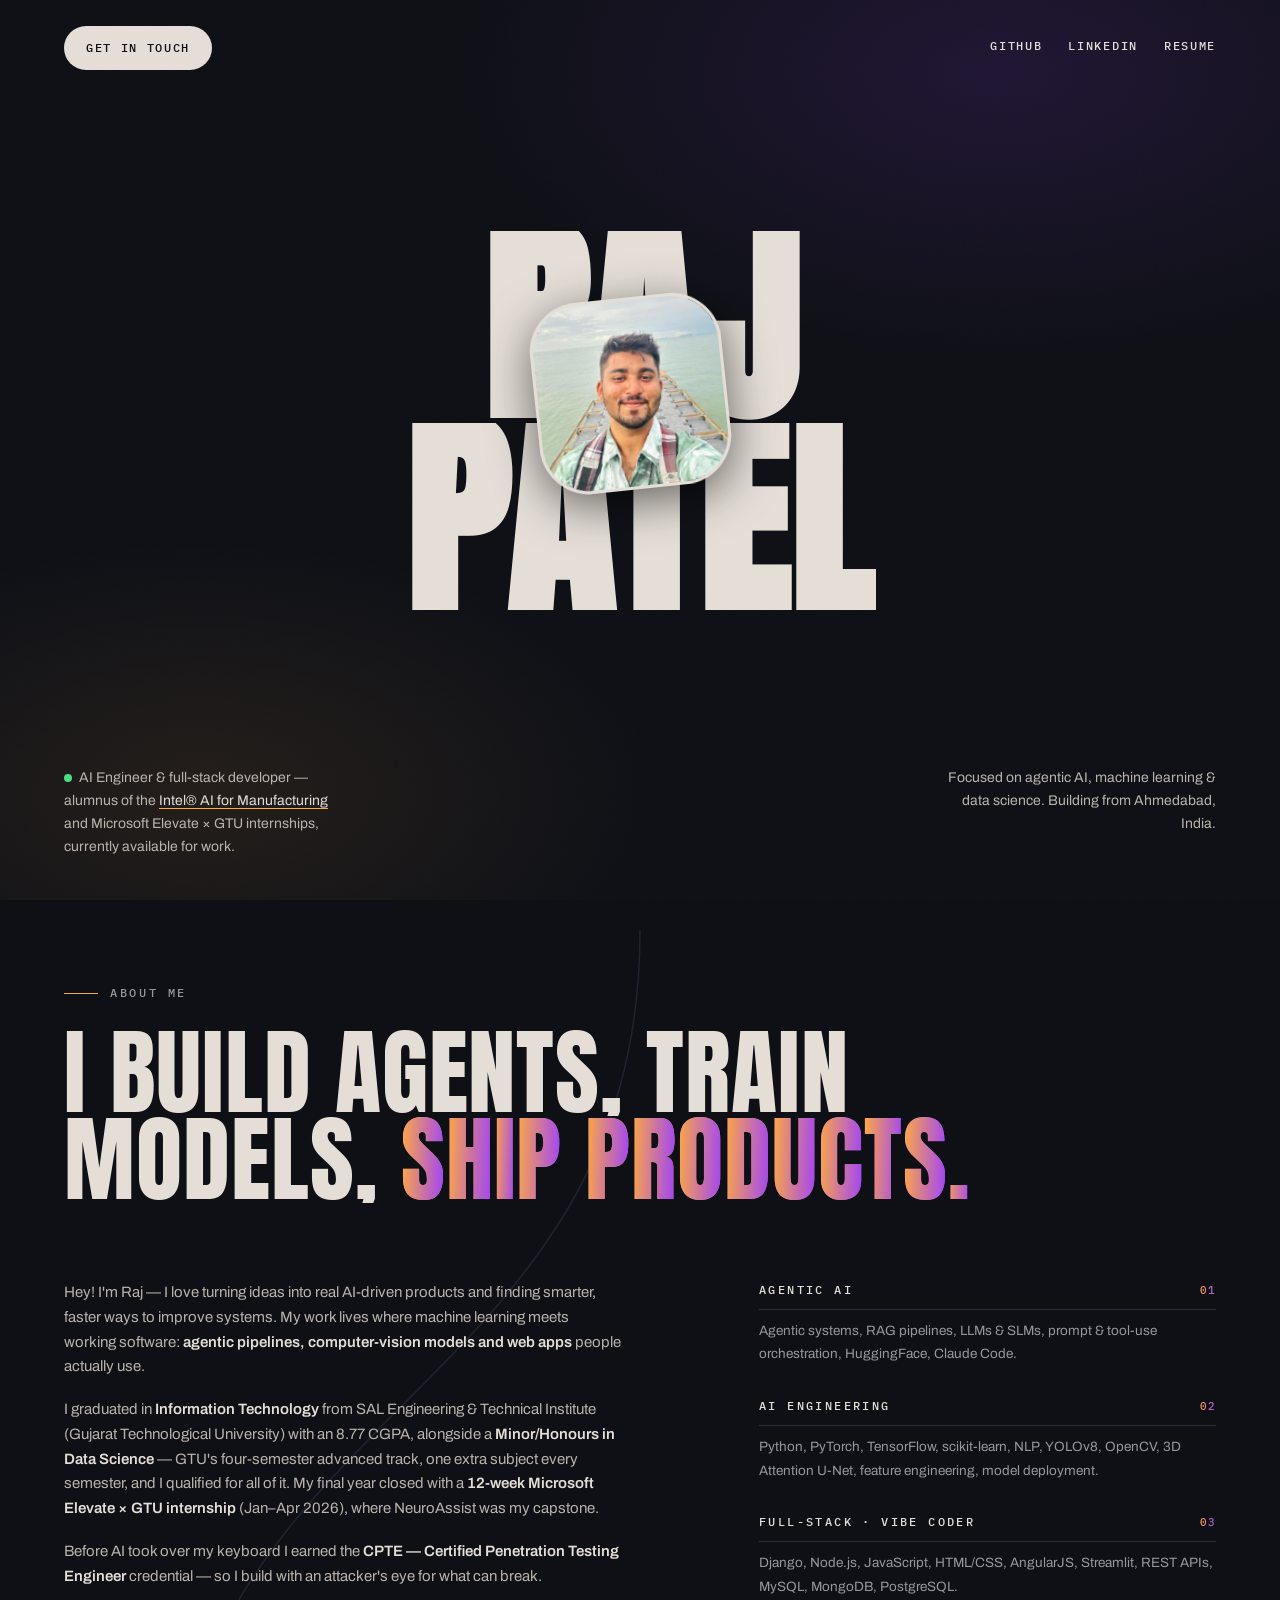
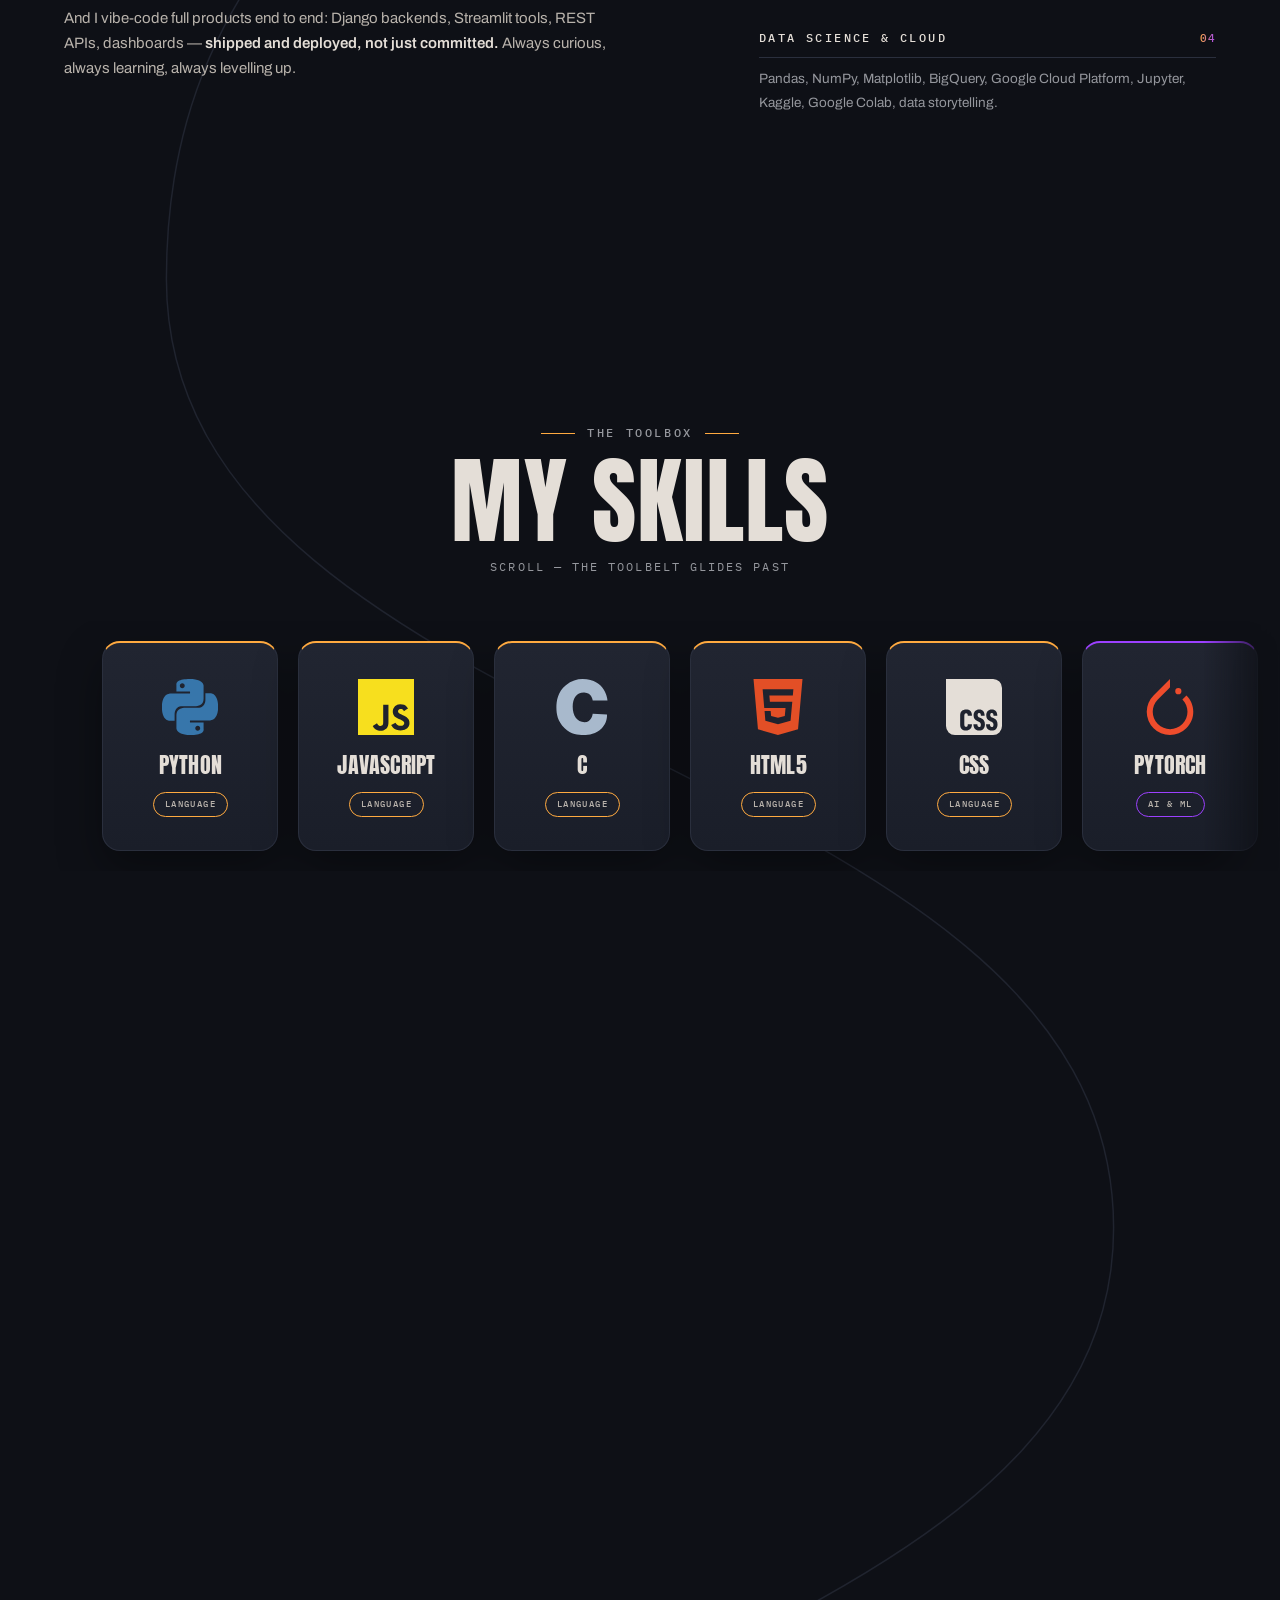
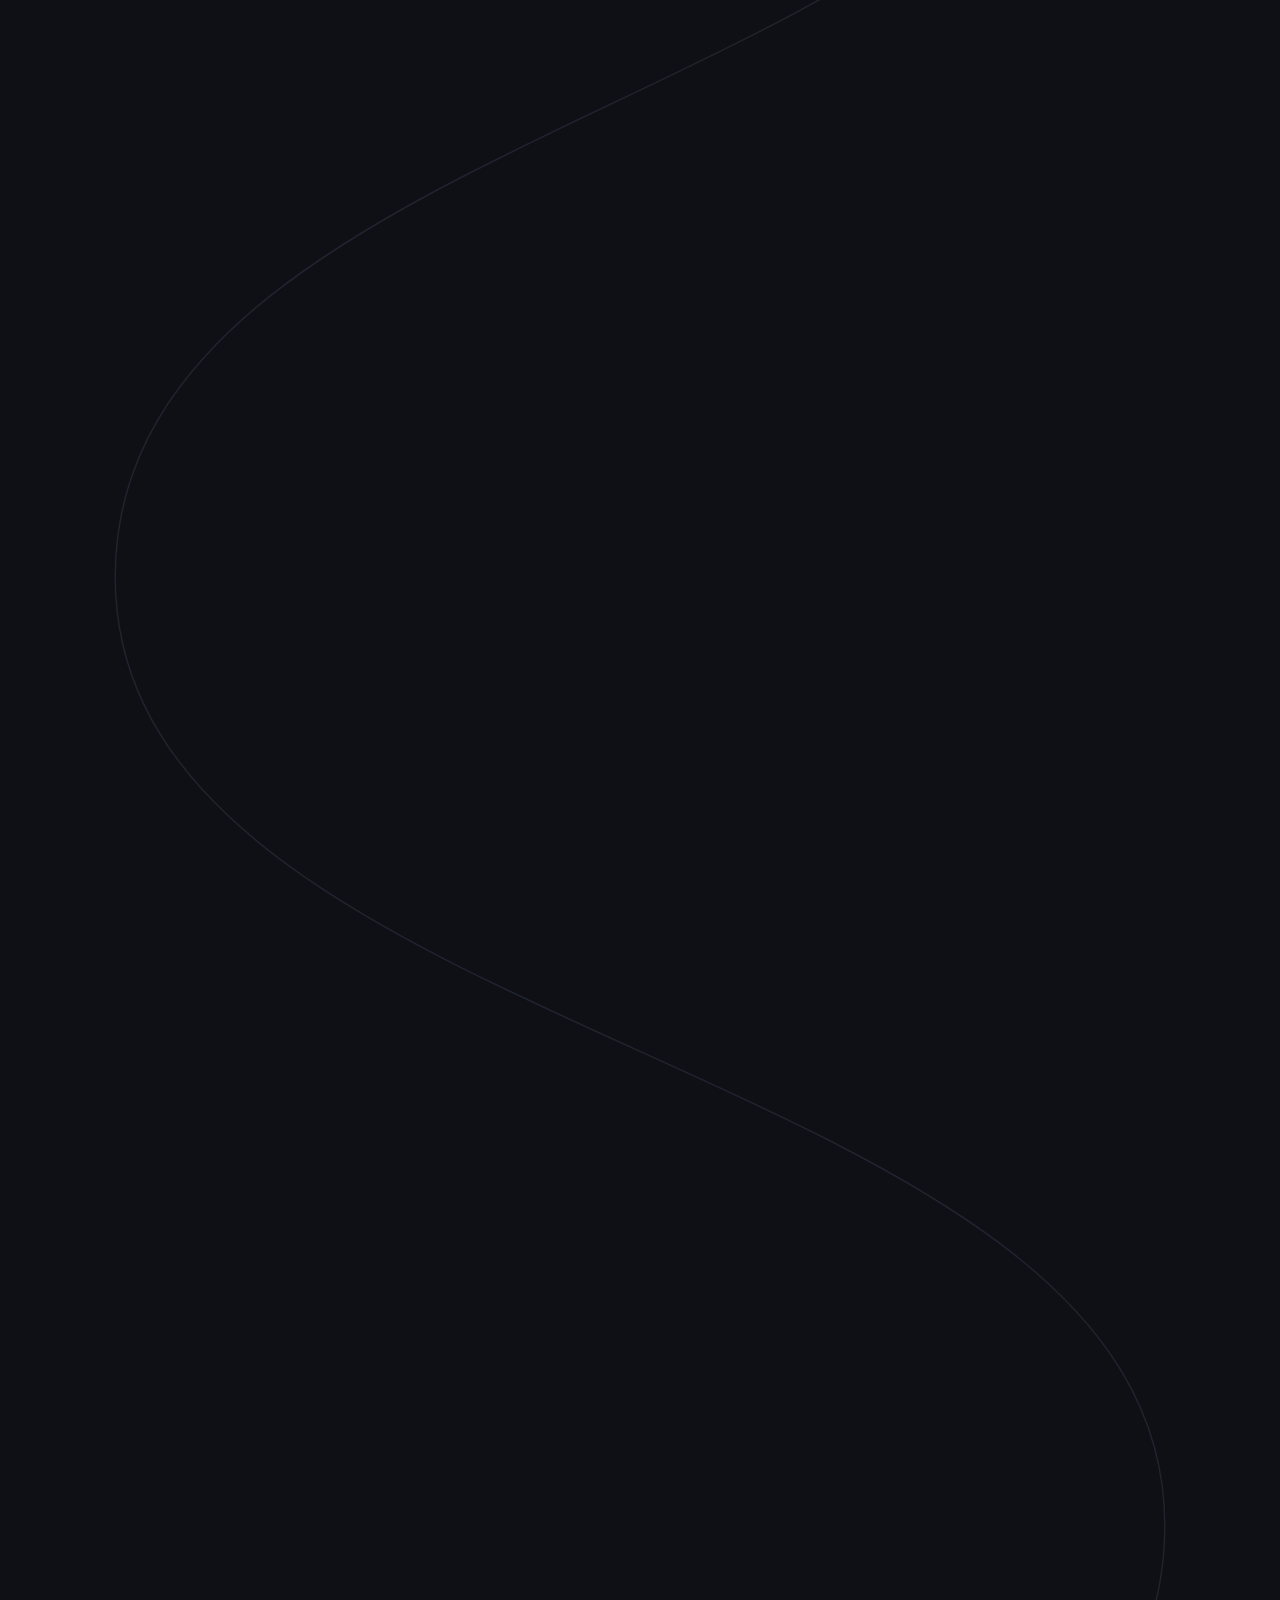
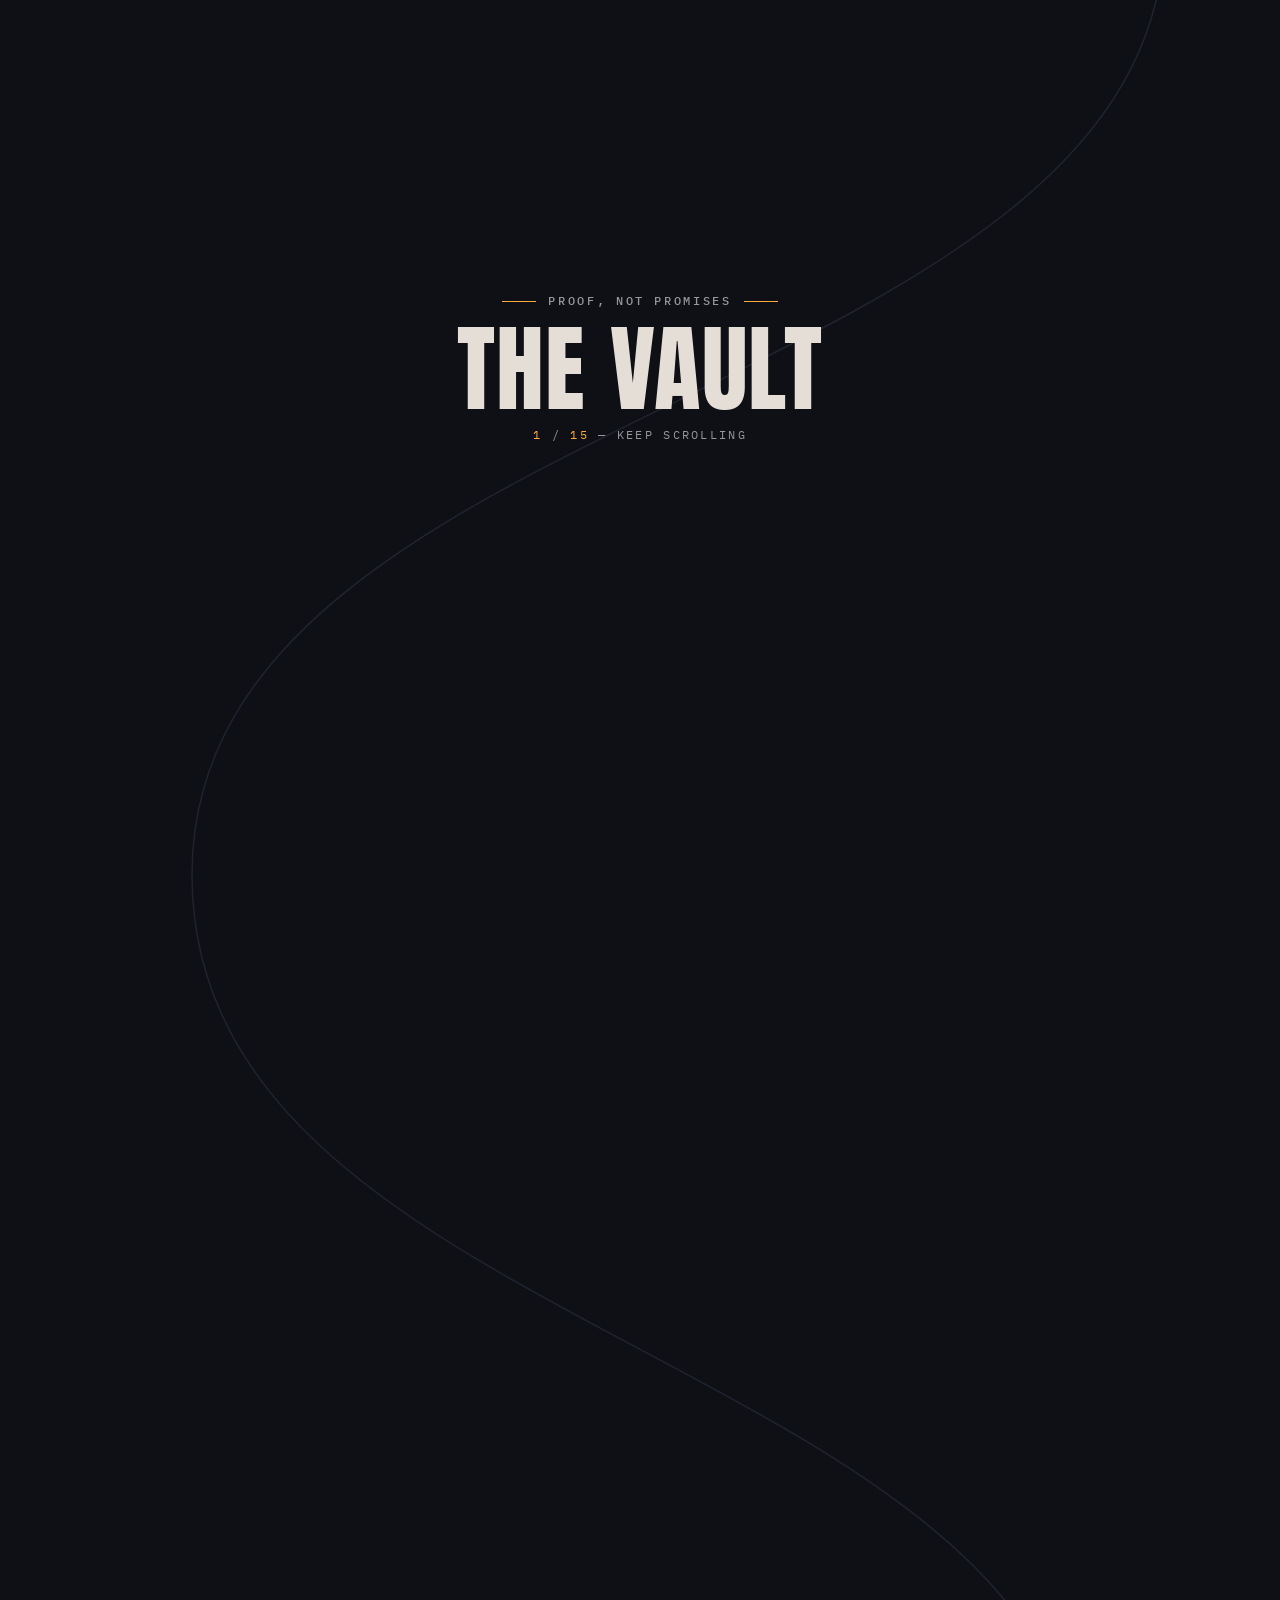
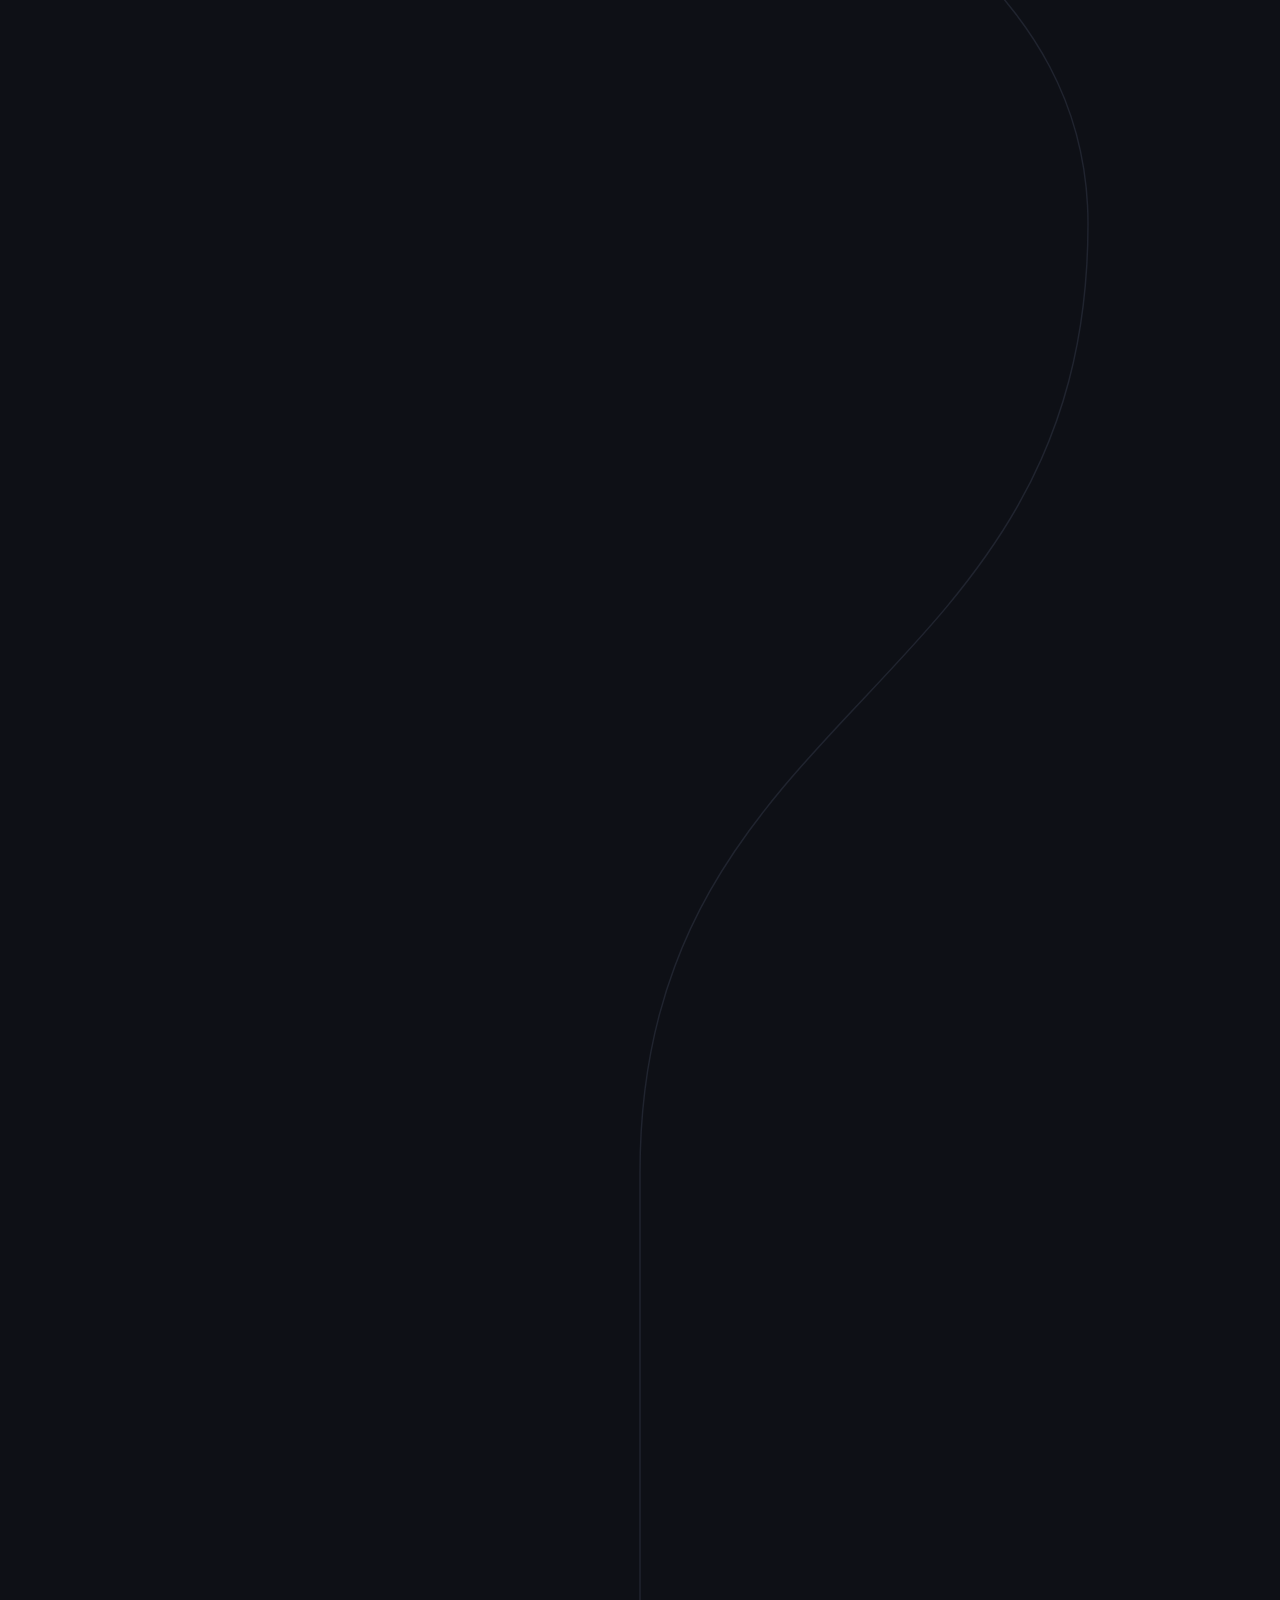
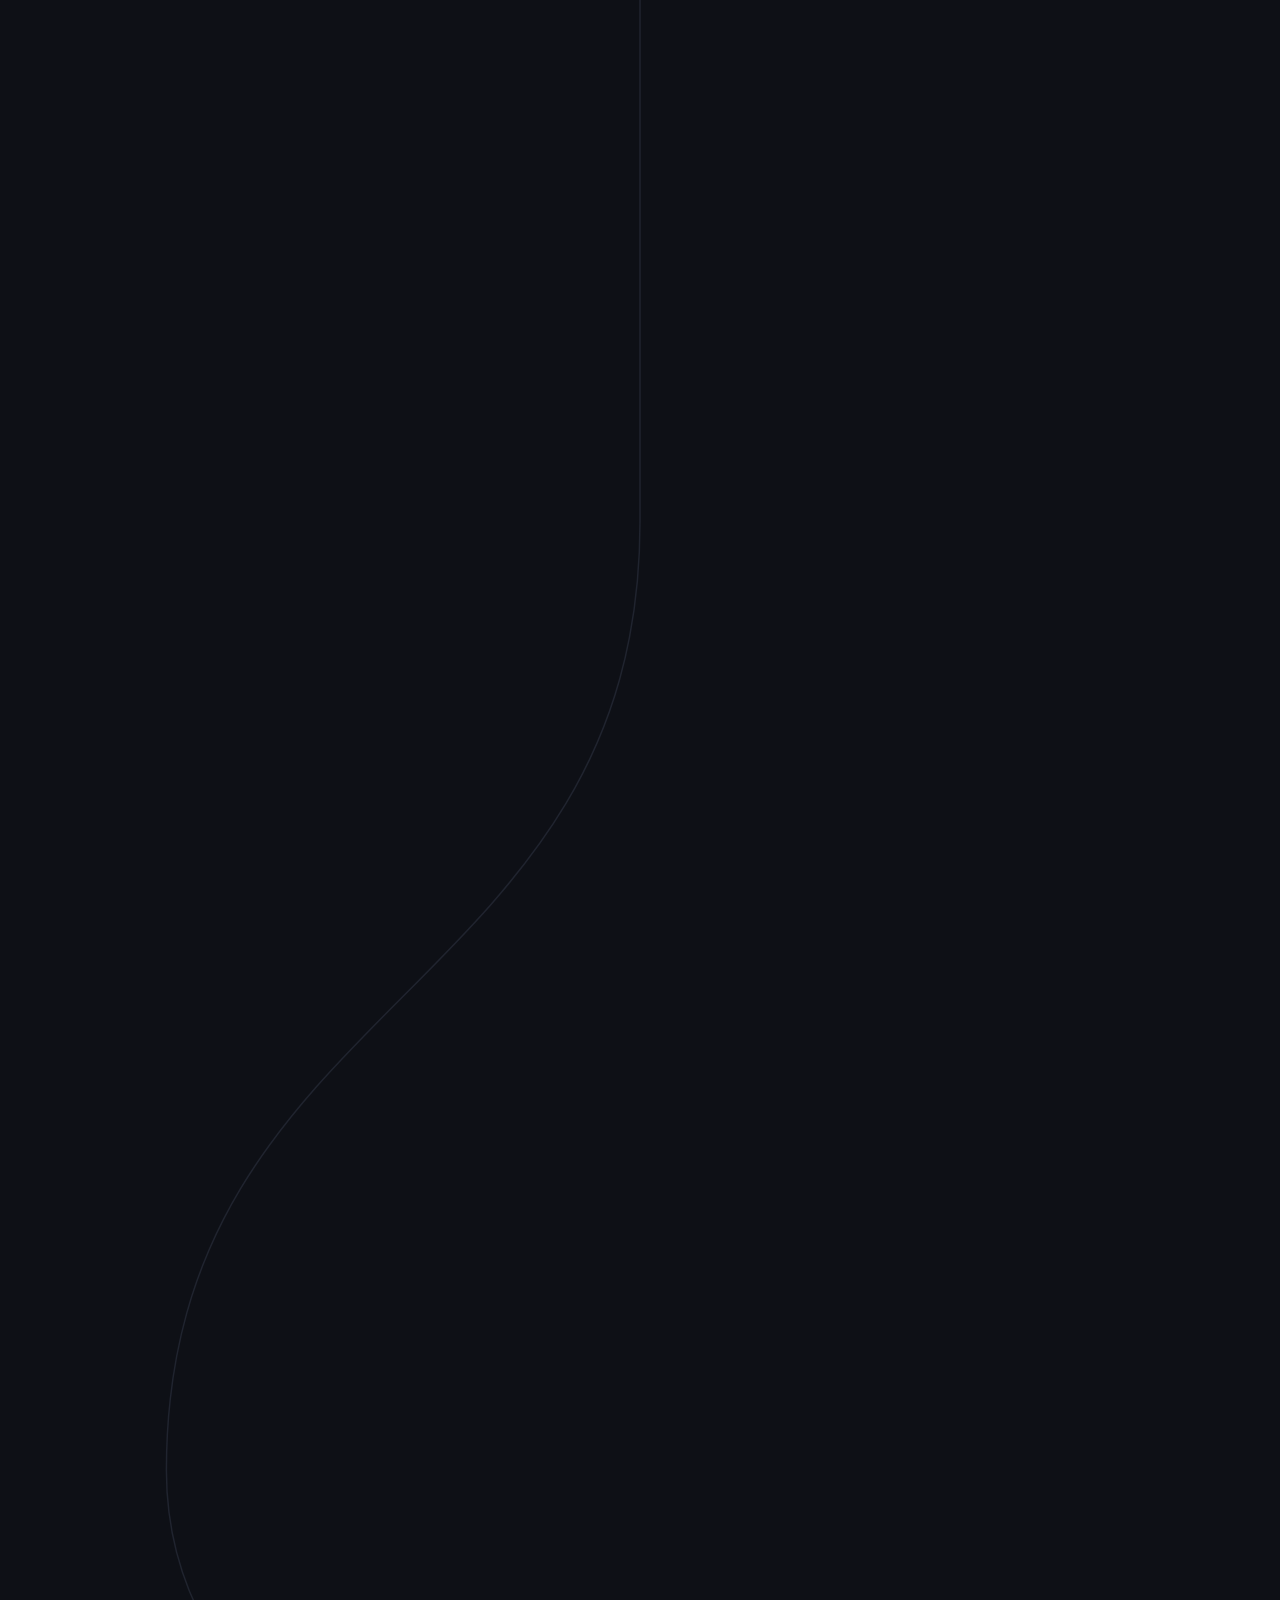
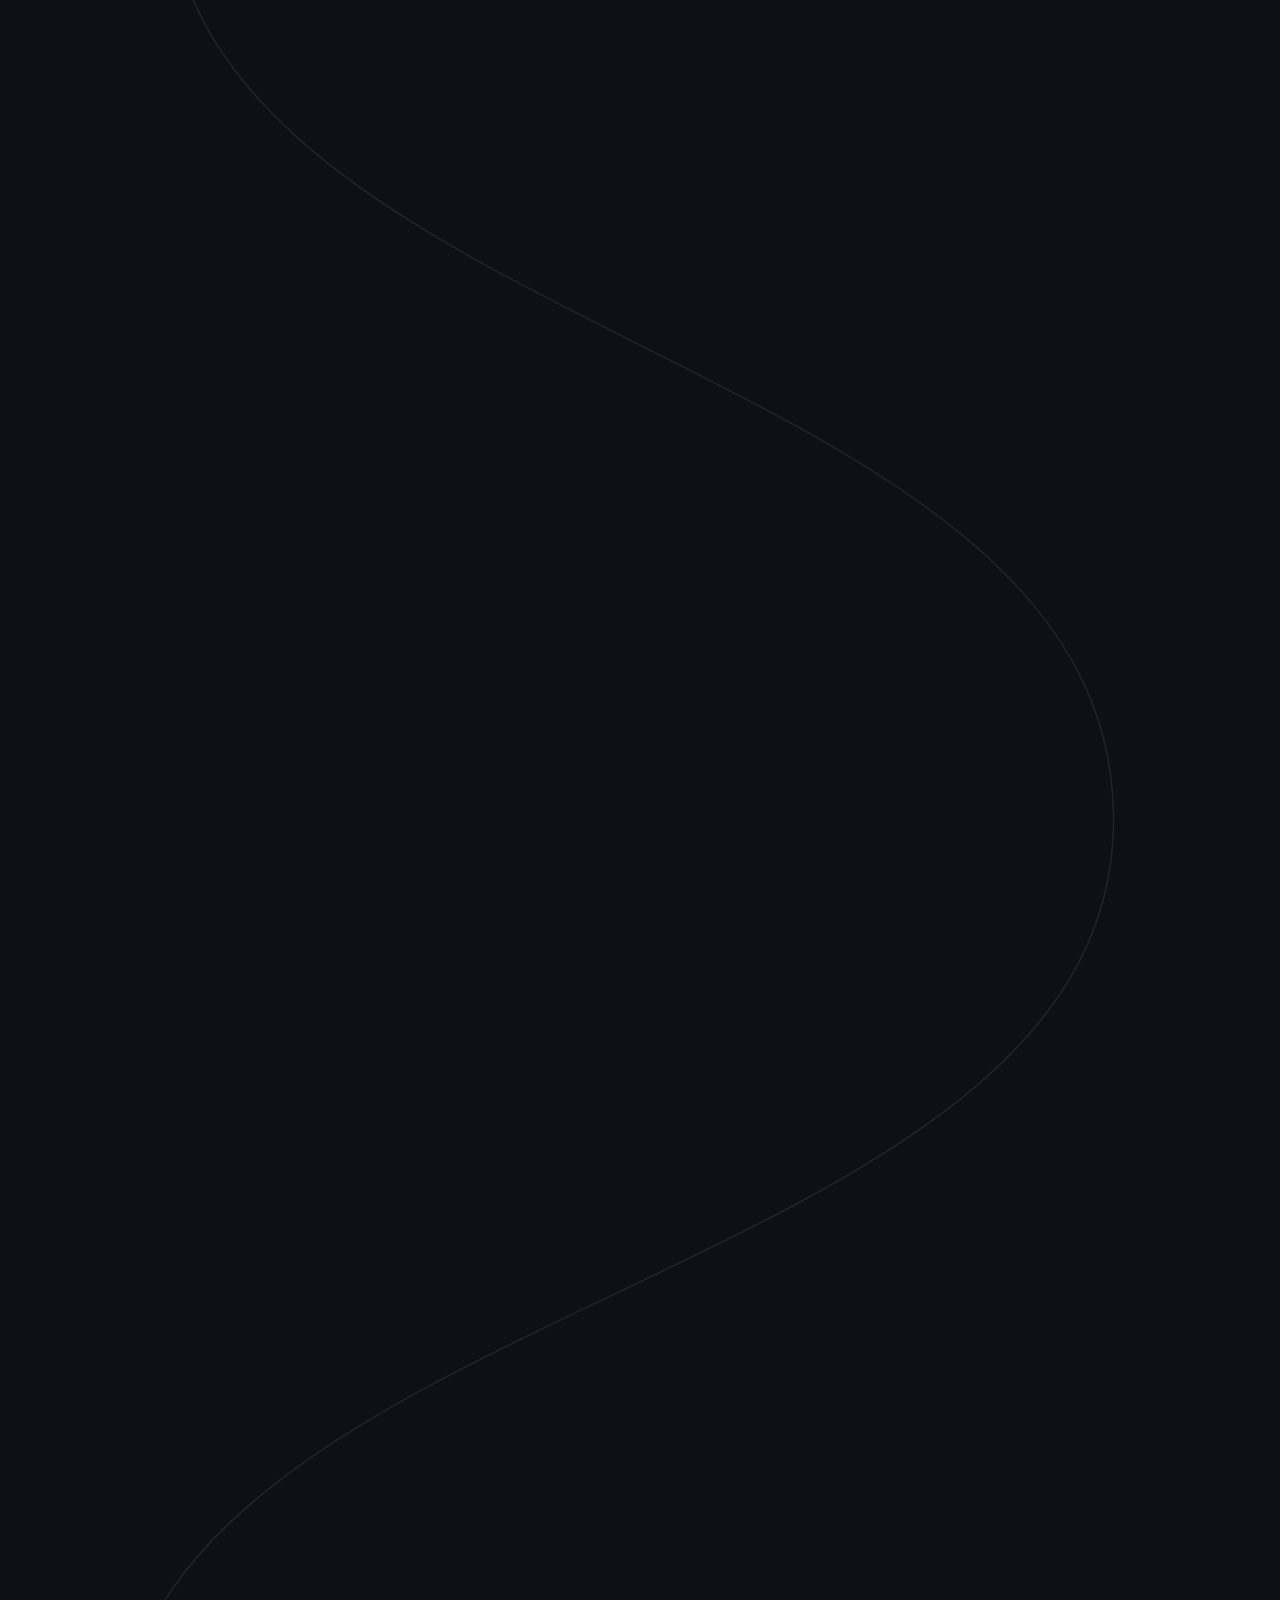
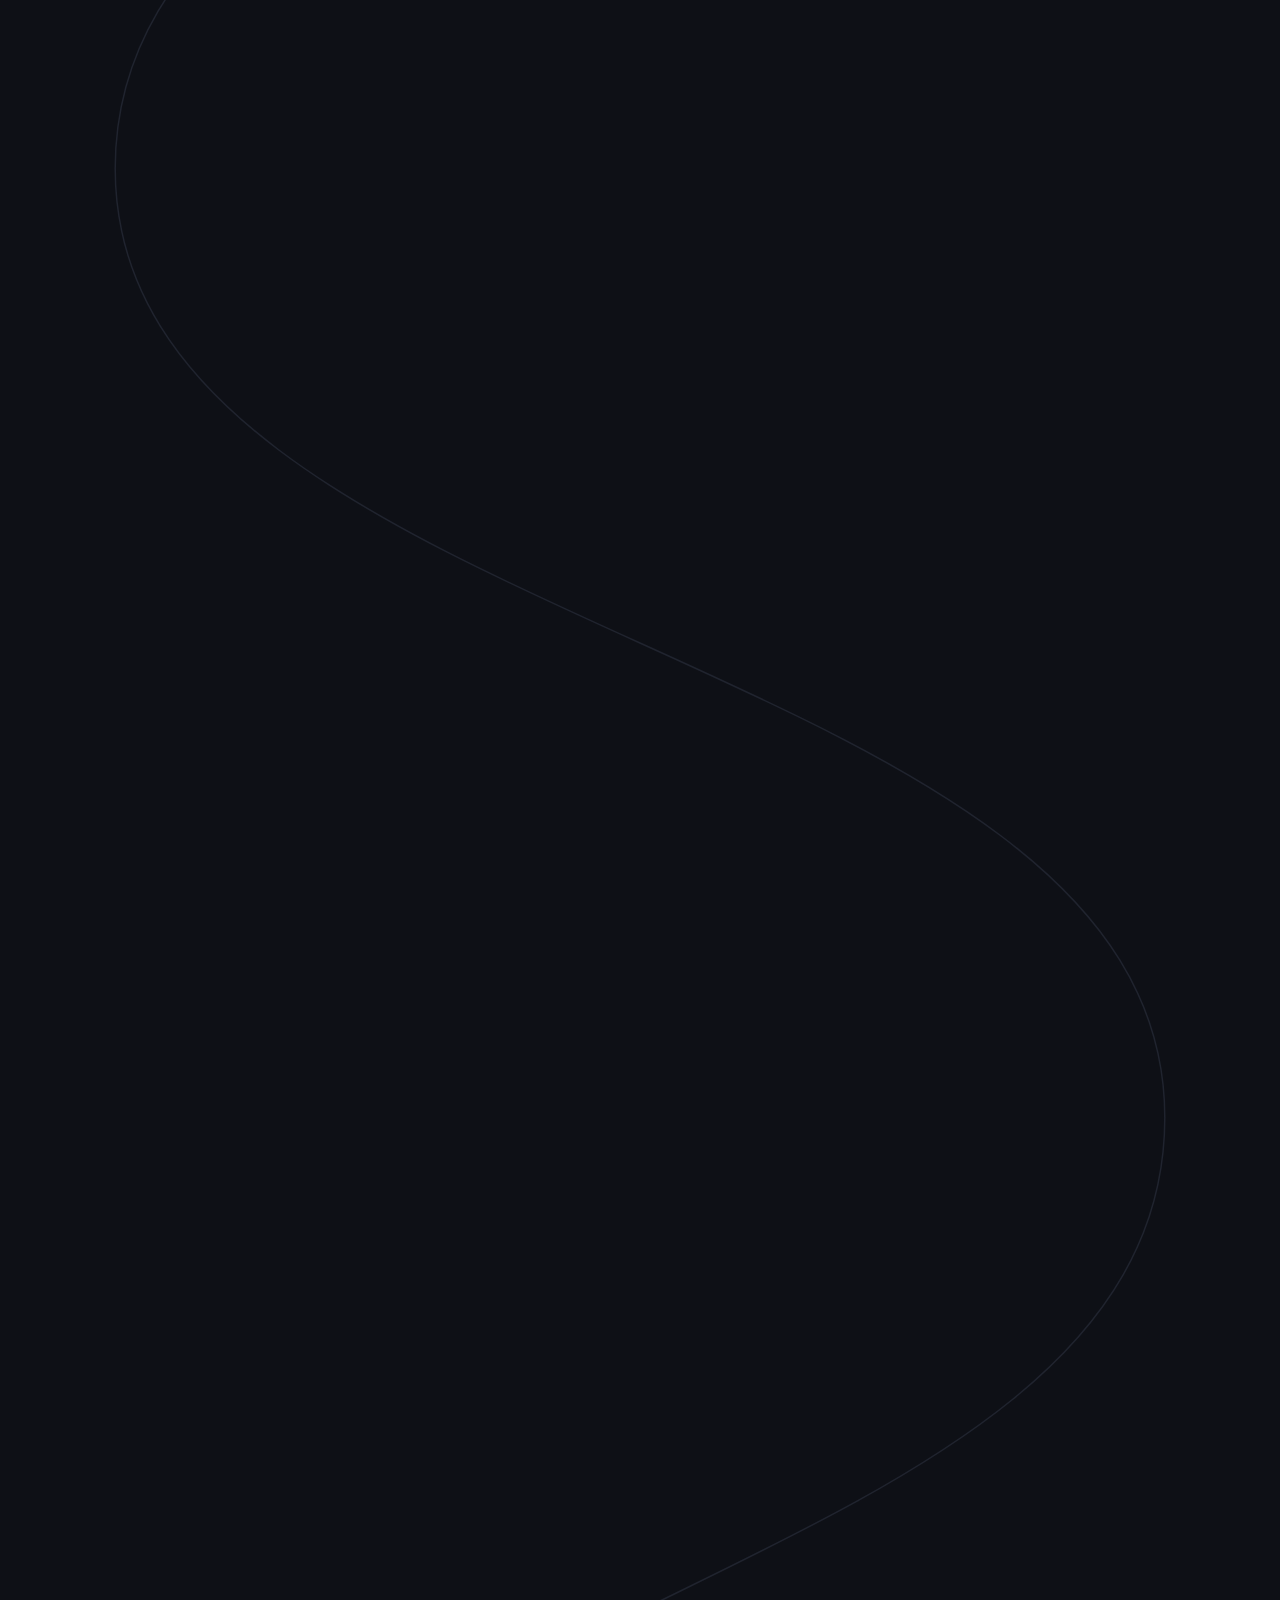
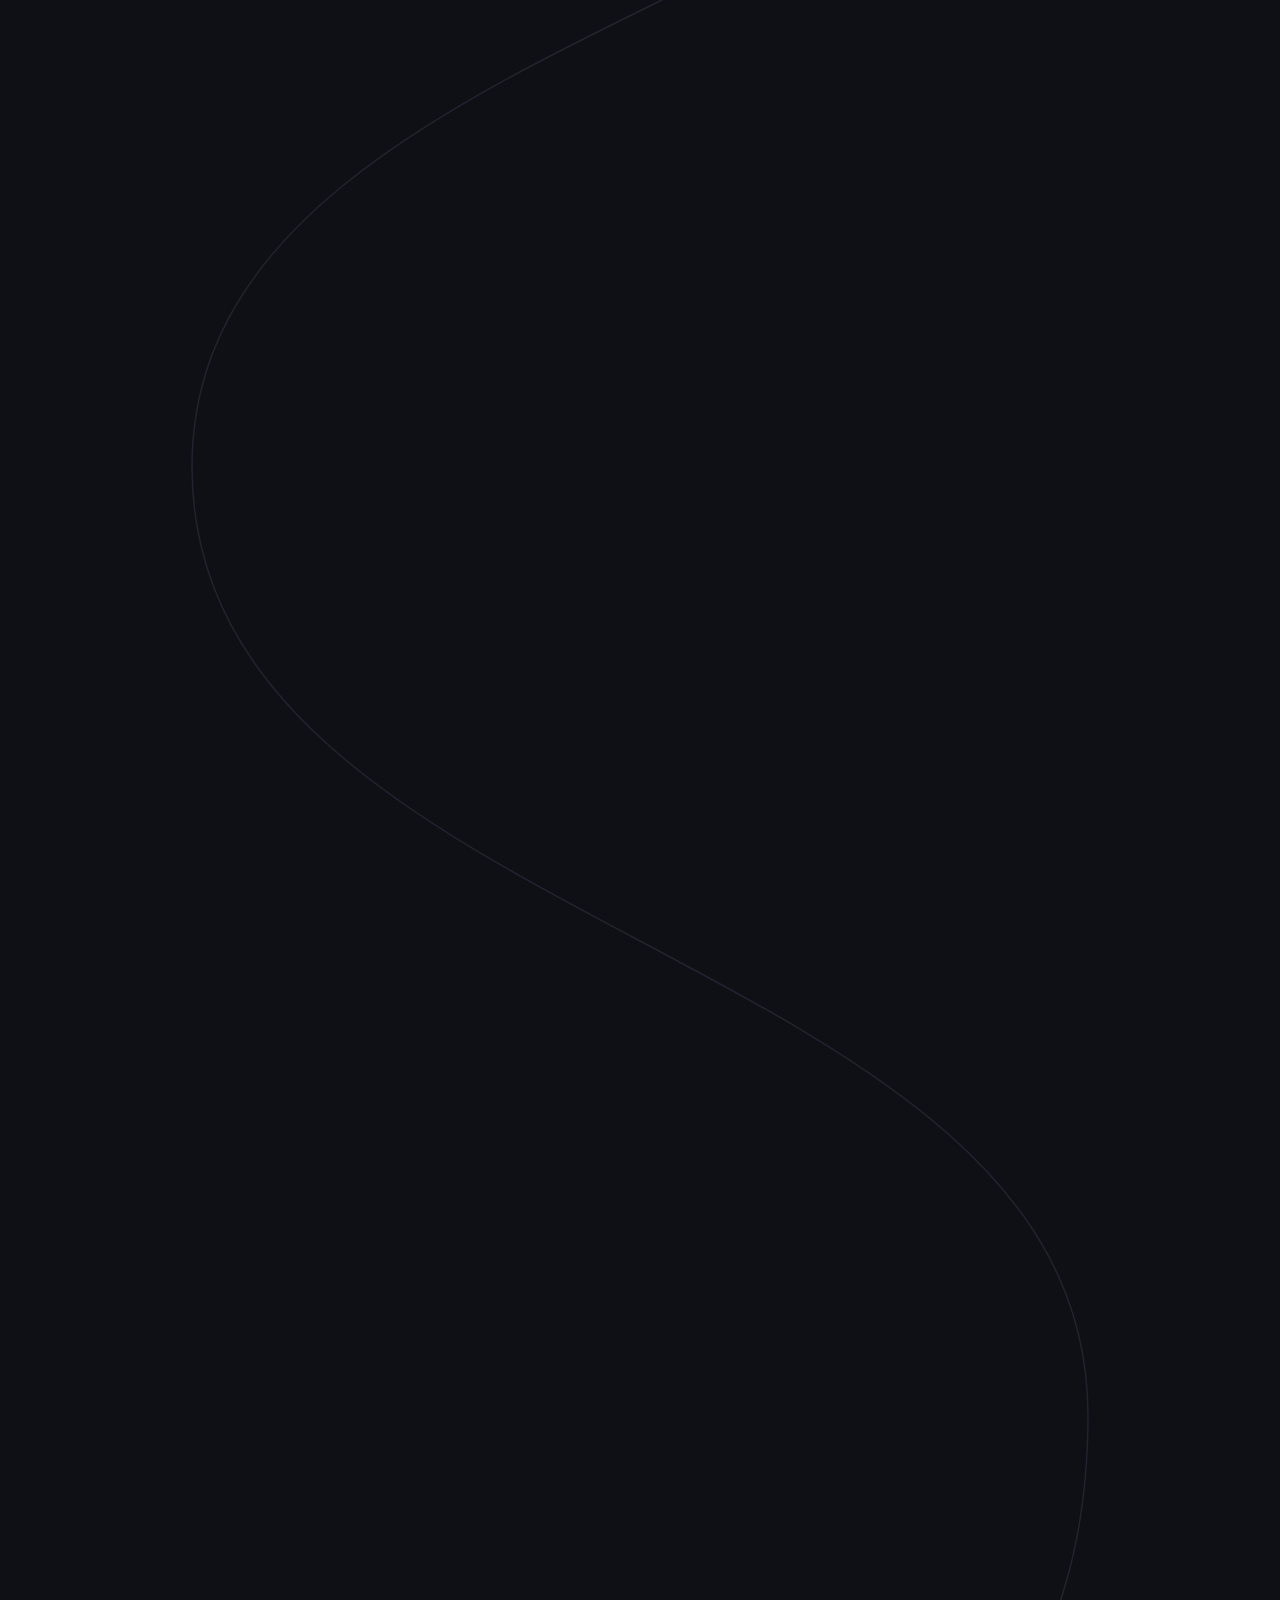
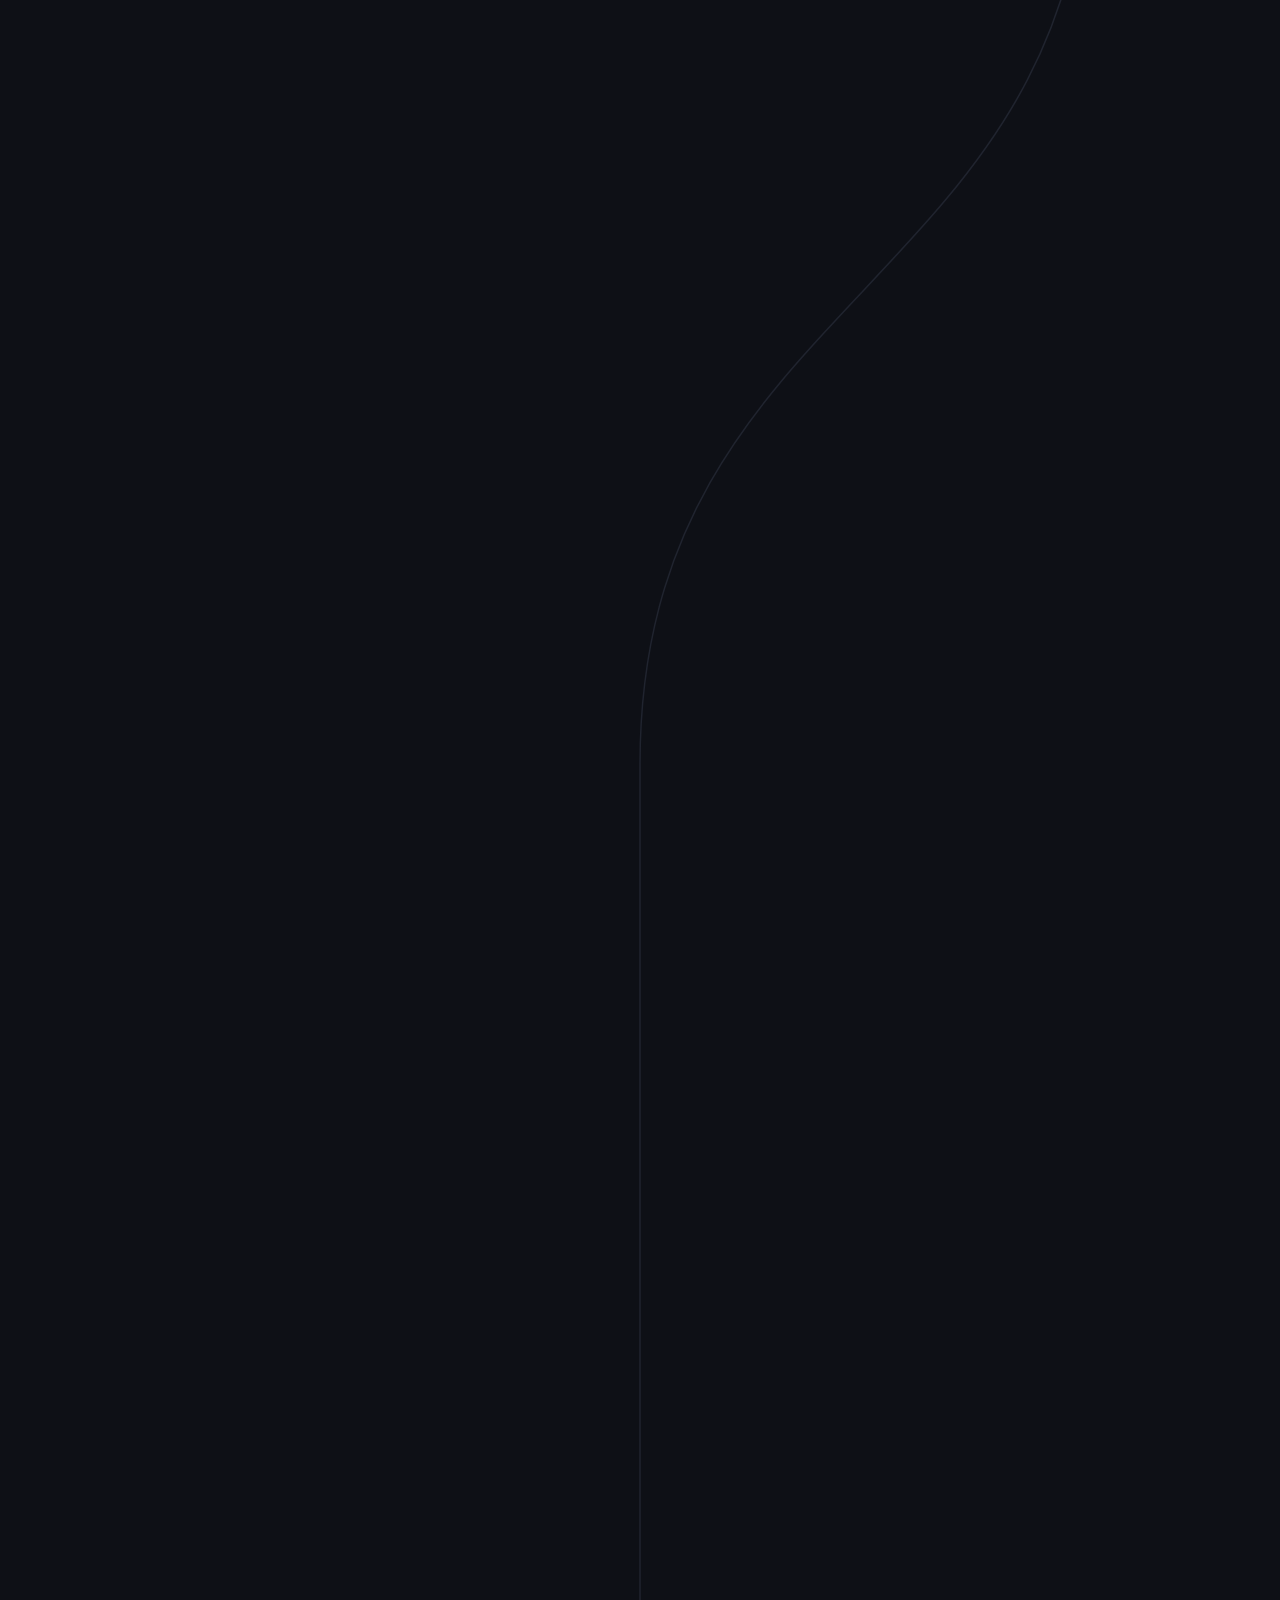
==== commit 54a97ae8: "Open crawling to all AI agents, make profiles machine-readable, add glass nav Crawling - robots.txt " ====
--- a/index.html
+++ b/index.html
@@ -100,6 +100,13 @@
       "seeks": {
         "@type": "Demand",
         "name": "AI Engineering, Agentic AI and Data Science roles, plus freelance builds"
+      },
+      "contactPoint": {
+        "@type": "ContactPoint",
+        "contactType": "Professional enquiries",
+        "email": "rajpatel9408019@gmail.com",
+        "url": "https://portfolio-raj-25.netlify.app/#contact",
+        "availableLanguage": ["English", "Hindi", "Gujarati"]
       },
       "sameAs": [
         "https://github.com/R204570",
@@ -187,36 +194,9 @@
   ]
 }
 </script>
+<link rel="stylesheet" href="fonts.css">
 <style>
 /* ============ FONTS (injected as data URIs by build.py) ============ */
-@font-face {
-  font-family: 'Anton';
-  font-style: normal;
-  font-weight: 400;
-  font-display: swap;
-  src: url([data-uri]) format('woff2');
-}
-@font-face {
-  font-family: 'Archivo';
-  font-style: normal;
-  font-weight: 100 900;
-  font-display: swap;
-  src: url([data-uri]) format('woff2');
-}
-@font-face {
-  font-family: 'IBM Plex Mono';
-  font-style: normal;
-  font-weight: 400;
-  font-display: swap;
-  src: url([data-uri]) format('woff2');
-}
-@font-face {
-  font-family: 'IBM Plex Mono';
-  font-style: normal;
-  font-weight: 500;
-  font-display: swap;
-  src: url([data-uri]) format('woff2');
-}
 
 /* ============ TOKENS ============ */
 :root {
@@ -363,6 +343,96 @@
 }
 nav .links a:hover { border-color: var(--amber); color: #fff; }
 
+/* ============ GLASS NAV ============ */
+/* Floating section switcher. Stays out of the way until the hero is behind
+   you, then rides along. Glass here is doing a job: the bar sits over moving
+   content, so it has to read as a layer above the page rather than a band cut
+   out of it. */
+.glass-nav {
+  /* the generic `nav` rule above absolutely-positions the hero nav — undo it */
+  position: fixed; top: 18px; left: 50%; right: auto;
+  transform: translate(-50%, -160%);
+  z-index: 90; padding: 0;
+  display: block; width: max-content; max-width: calc(100vw - 24px);
+  opacity: 0; pointer-events: none;
+  transition: transform .72s cubic-bezier(.16, 1, .3, 1), opacity .4s ease;
+}
+.glass-nav.show { transform: translate(-50%, 0); opacity: 1; pointer-events: auto; }
+
+.gn-shell {
+  position: relative;
+  display: flex; align-items: center; gap: 2px;
+  padding: 5px;
+  border-radius: 999px;
+  /* liquid glass: refracted backdrop + a lit top edge + real cast shadow */
+  background: linear-gradient(180deg, rgba(255, 255, 255, .11), rgba(255, 255, 255, .035));
+  -webkit-backdrop-filter: blur(22px) saturate(190%);
+  backdrop-filter: blur(22px) saturate(190%);
+  border: 1px solid rgba(255, 255, 255, .13);
+  box-shadow:
+    0 18px 40px -14px rgba(0, 0, 0, .7),
+    0 2px 8px -2px rgba(0, 0, 0, .45),
+    inset 0 1px 0 rgba(255, 255, 255, .2),
+    inset 0 -1px 0 rgba(0, 0, 0, .25);
+  overflow: hidden;
+}
+/* the rim stays crisp on the shell; only this inner track scrolls, so the
+   edge fade never eats the glass border */
+.gn-track {
+  position: relative;
+  display: flex; align-items: center; gap: 2px;
+  overflow-x: auto; overflow-y: hidden;
+  scrollbar-width: none; -ms-overflow-style: none;
+  scroll-snap-type: x proximity;
+  overscroll-behavior-x: contain;
+}
+.gn-track::-webkit-scrollbar { display: none; }
+
+.glass-nav a {
+  position: relative; z-index: 1; flex: none;
+  scroll-snap-align: center;
+  font-family: var(--mono); font-size: 11.5px; font-weight: 500;
+  letter-spacing: .13em; text-transform: uppercase;
+  color: var(--bone-dim); text-decoration: none; white-space: nowrap;
+  padding: 10px 15px; border-radius: 999px;
+  transition: color .3s ease;
+}
+.glass-nav a:hover { color: var(--bone); }
+.glass-nav a.on { color: var(--ink); }
+.glass-nav a.gn-cta { color: var(--amber); }
+.glass-nav a.gn-cta:hover { color: #ffc37a; }
+.glass-nav a.gn-cta.on { color: var(--ink); }
+
+/* the travelling lozenge — the one piece of motion this component owns */
+.gn-pill {
+  position: absolute; z-index: 0; top: 5px; left: 0;
+  height: calc(100% - 10px); width: 0;
+  border-radius: 999px;
+  background: var(--bone);
+  box-shadow: 0 2px 10px -2px rgba(0, 0, 0, .5);
+  opacity: 0;
+  transition: transform .55s cubic-bezier(.16, 1, .3, 1),
+              width .55s cubic-bezier(.16, 1, .3, 1),
+              opacity .3s ease;
+}
+.gn-pill.lit { opacity: 1; }
+
+@media (max-width: 620px) {
+  .glass-nav { top: 10px; max-width: calc(100vw - 16px); }
+  .glass-nav a { font-size: 10.5px; padding: 9px 13px; letter-spacing: .1em; }
+  /* the row overflows here — fade both ends so it reads as scrollable
+     instead of as text clipped by the rim */
+  .gn-track {
+    -webkit-mask-image: linear-gradient(90deg, transparent 0, #000 18px, #000 calc(100% - 18px), transparent 100%);
+    mask-image: linear-gradient(90deg, transparent 0, #000 18px, #000 calc(100% - 18px), transparent 100%);
+    scroll-padding-inline: 18px;
+  }
+}
+@media (prefers-reduced-motion: reduce) {
+  .glass-nav { transition: opacity .2s ease; transform: translate(-50%, 0); }
+  .gn-pill { transition: opacity .2s ease; }
+}
+
 /* ============ HERO ============ */
 header {
   position: relative;
@@ -834,6 +904,21 @@
 <div id="cursor-ring" aria-hidden="true"><i></i></div>
 <div id="scroll-progress" aria-hidden="true"></div>
 
+<nav class="glass-nav" id="glass-nav" aria-label="Section navigation">
+  <div class="gn-shell">
+    <div class="gn-track">
+      <span class="gn-pill" aria-hidden="true"></span>
+      <a href="#about">About</a>
+      <a href="#skills">Skills</a>
+      <a href="#vault">Certificates</a>
+      <a href="#work">Projects</a>
+      <a href="#milestones">Milestones</a>
+      <a href="#faq">FAQ</a>
+      <a href="#contact" class="gn-cta">Contact</a>
+    </div>
+  </div>
+</nav>
+
 <div id="loader" aria-hidden="true">
   <div class="words">
     <span>Building agents.</span>
@@ -845,8 +930,8 @@
 <nav>
   <a class="btn-pill" href="#contact">Get in touch</a>
   <div class="links">
-    <a href="https://github.com/R204570" target="_blank" rel="noopener">GitHub</a>
-    <a href="https://www.linkedin.com/in/raj-patel5" target="_blank" rel="noopener">LinkedIn</a>
+    <a href="https://github.com/R204570" target="_blank" rel="me noopener">GitHub</a>
+    <a href="https://www.linkedin.com/in/raj-patel5" target="_blank" rel="me noopener">LinkedIn</a>
     <a href="Raj-Patel-Resume.pdf" download>Resume</a>
   </div>
 </nav>
@@ -1209,7 +1294,7 @@
       <div class="mile reveal">
         <span class="tag">Availability</span>
         <h3>Is Raj Patel available for hire?</h3>
-        <p>Yes. Raj is open to AI Engineering, Agentic AI and Data Science roles, and also takes on freelance builds. The fastest way to reach him is email at <a href="mailto:rajpatel9408019@gmail.com">rajpatel9408019@gmail.com</a> or via <a href="https://www.linkedin.com/in/raj-patel5" target="_blank" rel="noopener">LinkedIn</a>.</p>
+        <p>Yes. Raj is open to AI Engineering, Agentic AI and Data Science roles, and also takes on freelance builds. The fastest way to reach him is email at <a href="mailto:rajpatel9408019@gmail.com">rajpatel9408019@gmail.com</a> or via <a href="https://www.linkedin.com/in/raj-patel5" target="_blank" rel="me noopener">LinkedIn</a>.</p>
       </div>
       <div class="mile reveal">
         <span class="tag">Work</span>
@@ -1240,12 +1325,14 @@
     <p class="eyebrow reveal">Contact</p>
     <h2 class="giant statement split">Say <span class="hl">hello.</span></h2>
     <div class="contact-grid">
-      <div class="c-info reveal">
+      <div class="c-info reveal h-card">
+        <span class="p-name sr-only">Raj Patel</span>
+        <span class="p-job-title sr-only">AI Engineer &amp; Full-Stack Developer</span>
         <p class="c-lead">Got a role, a project, or a wild AI idea? My inbox is open — I usually reply within a day.</p>
         <div class="c-row">
           <span class="c-label">Email</span>
           <div class="c-value">
-            <a href="mailto:rajpatel9408019@gmail.com">rajpatel9408019@gmail.com</a>
+            <a class="u-email" href="mailto:rajpatel9408019@gmail.com">rajpatel9408019@gmail.com</a>
             <button type="button" id="copy-mail" class="copy-btn">Copy</button>
           </div>
         </div>
@@ -1259,15 +1346,23 @@
         </div>
         <div class="c-row">
           <span class="c-label">LinkedIn</span>
-          <div class="c-value"><a href="https://www.linkedin.com/in/raj-patel5" target="_blank" rel="noopener">/in/raj-patel5</a></div>
+          <div class="c-value"><a class="u-url" href="https://www.linkedin.com/in/raj-patel5" target="_blank" rel="me noopener">linkedin.com/in/raj-patel5</a></div>
         </div>
         <div class="c-row">
           <span class="c-label">GitHub</span>
-          <div class="c-value"><a href="https://github.com/R204570" target="_blank" rel="noopener">@R204570</a></div>
+          <div class="c-value"><a class="u-url" href="https://github.com/R204570" target="_blank" rel="me noopener">github.com/R204570</a></div>
         </div>
         <div class="c-row">
           <span class="c-label">Medium</span>
-          <div class="c-value"><a href="https://medium.com/@rajpatel9408019" target="_blank" rel="noopener">@rajpatel9408019</a></div>
+          <div class="c-value"><a class="u-url" href="https://medium.com/@rajpatel9408019" target="_blank" rel="me noopener">medium.com/@rajpatel9408019</a></div>
+        </div>
+        <div class="c-row">
+          <span class="c-label">Kaggle</span>
+          <div class="c-value"><a class="u-url" href="https://www.kaggle.com/raj072004" target="_blank" rel="me noopener">kaggle.com/raj072004</a></div>
+        </div>
+        <div class="c-row">
+          <span class="c-label">Instagram</span>
+          <div class="c-value"><a class="u-url" href="https://www.instagram.com/_raj_patel_45" target="_blank" rel="me noopener">@_raj_patel_45</a></div>
         </div>
       </div>
       <form class="c-form reveal" id="contact-form">
@@ -1307,10 +1402,10 @@
       <span>&copy; 2026 Raj Patel — Ahmedabad, India</span>
       <div class="socials">
         <a href="mailto:rajpatel9408019@gmail.com">Email</a>
-        <a href="https://github.com/R204570" target="_blank" rel="noopener">GitHub</a>
-        <a href="https://www.linkedin.com/in/raj-patel5" target="_blank" rel="noopener">LinkedIn</a>
-        <a href="https://medium.com/@rajpatel9408019" target="_blank" rel="noopener">Medium</a>
-        <a href="https://www.instagram.com/_raj_patel_45" target="_blank" rel="noopener">Instagram</a>
+        <a href="https://github.com/R204570" target="_blank" rel="me noopener">GitHub</a>
+        <a href="https://www.linkedin.com/in/raj-patel5" target="_blank" rel="me noopener">LinkedIn</a>
+        <a href="https://medium.com/@rajpatel9408019" target="_blank" rel="me noopener">Medium</a>
+        <a href="https://www.instagram.com/_raj_patel_45" target="_blank" rel="me noopener">Instagram</a>
       </div>
     </div>
   </div>
@@ -1591,6 +1686,74 @@
     if (reduced) { el.classList.add('in'); } else { io.observe(el); }
   });
 
+  // Glass nav: appears once the hero is behind you, tracks the section you're
+  // in, and slides a lozenge under the active link.
+  (function () {
+    var nav = document.getElementById('glass-nav');
+    if (!nav) return;
+    var shell = nav.querySelector('.gn-track');
+    var pill = nav.querySelector('.gn-pill');
+    var links = Array.prototype.slice.call(nav.querySelectorAll('a'));
+    var targets = links.map(function (a) { return document.querySelector(a.getAttribute('href')); });
+    var current = -1;
+
+    function movePill(i) {
+      var a = links[i];
+      if (!a) { pill.classList.remove('lit'); return; }
+      // the pill is absolutely positioned inside the scroll container, so it
+      // already travels with the content — do not subtract scrollLeft here
+      pill.style.transform = 'translateX(' + a.offsetLeft + 'px)';
+      pill.style.width = a.offsetWidth + 'px';
+      pill.classList.add('lit');
+    }
+    function setActive(i) {
+      if (i === current) return;
+      current = i;
+      links.forEach(function (a, j) {
+        var on = j === i;
+        a.classList.toggle('on', on);
+        if (on) { a.setAttribute('aria-current', 'true'); } else { a.removeAttribute('aria-current'); }
+      });
+      movePill(i);
+      // keep the active chip in view when the bar is scrollable (mobile)
+      if (links[i] && shell.scrollWidth > shell.clientWidth) {
+        shell.scrollTo({
+          left: links[i].offsetLeft - (shell.clientWidth - links[i].offsetWidth) / 2,
+          behavior: reduced ? 'auto' : 'smooth'
+        });
+      }
+    }
+    // show/hide once past the hero
+    var header = document.querySelector('header');
+    function onScroll() {
+      var past = window.scrollY > (header ? header.offsetHeight * 0.62 : 400);
+      nav.classList.toggle('show', past);
+    }
+    onScroll();
+    window.addEventListener('scroll', onScroll, { passive: true });
+    window.addEventListener('resize', function () { if (current > -1) movePill(current); }, { passive: true });
+
+    // scroll-spy: the last section whose top has crossed the upper third wins.
+    // Measured against the viewport, not offsetTop — offsetTop is relative to
+    // the offsetParent, which put the active chip a section behind.
+    function spy() {
+      var line = window.innerHeight * 0.32;
+      var best = -1;
+      targets.forEach(function (el, i) {
+        if (el && el.getBoundingClientRect().top <= line) best = i;
+      });
+      // #cta sits between Projects and Milestones and has no chip; falling back
+      // to the last crossed target keeps Projects lit across it.
+      setActive(best);
+    }
+    spy();
+    window.addEventListener('scroll', spy, { passive: true });
+    // fonts settling changes offsets — re-measure once they're in
+    if (document.fonts && document.fonts.ready) {
+      document.fonts.ready.then(function () { if (current > -1) movePill(current); });
+    }
+  })();
+
   // FAQ heading: let "For Any Questions" land, then collapse it to "FAQ".
   // Only the first letter of each word survives, and "Questions" keeps the
   // gradient, so the shortened form reads F A in bone with a coloured Q.
--- a/fonts.css
+++ b/fonts.css
@@ -0,0 +1,30 @@
+/* Brand webfonts, shared by index.html and 404.html.
+   Extracted from the inline <style> so both pages share one cached file. */
+@font-face {
+  font-family: 'Anton';
+  font-style: normal;
+  font-weight: 400;
+  font-display: swap;
+  src: url([data-uri]) format('woff2');
+}
+@font-face {
+  font-family: 'Archivo';
+  font-style: normal;
+  font-weight: 100 900;
+  font-display: swap;
+  src: url([data-uri]) format('woff2');
+}
+@font-face {
+  font-family: 'IBM Plex Mono';
+  font-style: normal;
+  font-weight: 400;
+  font-display: swap;
+  src: url([data-uri]) format('woff2');
+}
+@font-face {
+  font-family: 'IBM Plex Mono';
+  font-style: normal;
+  font-weight: 500;
+  font-display: swap;
+  src: url([data-uri]) format('woff2');
+}
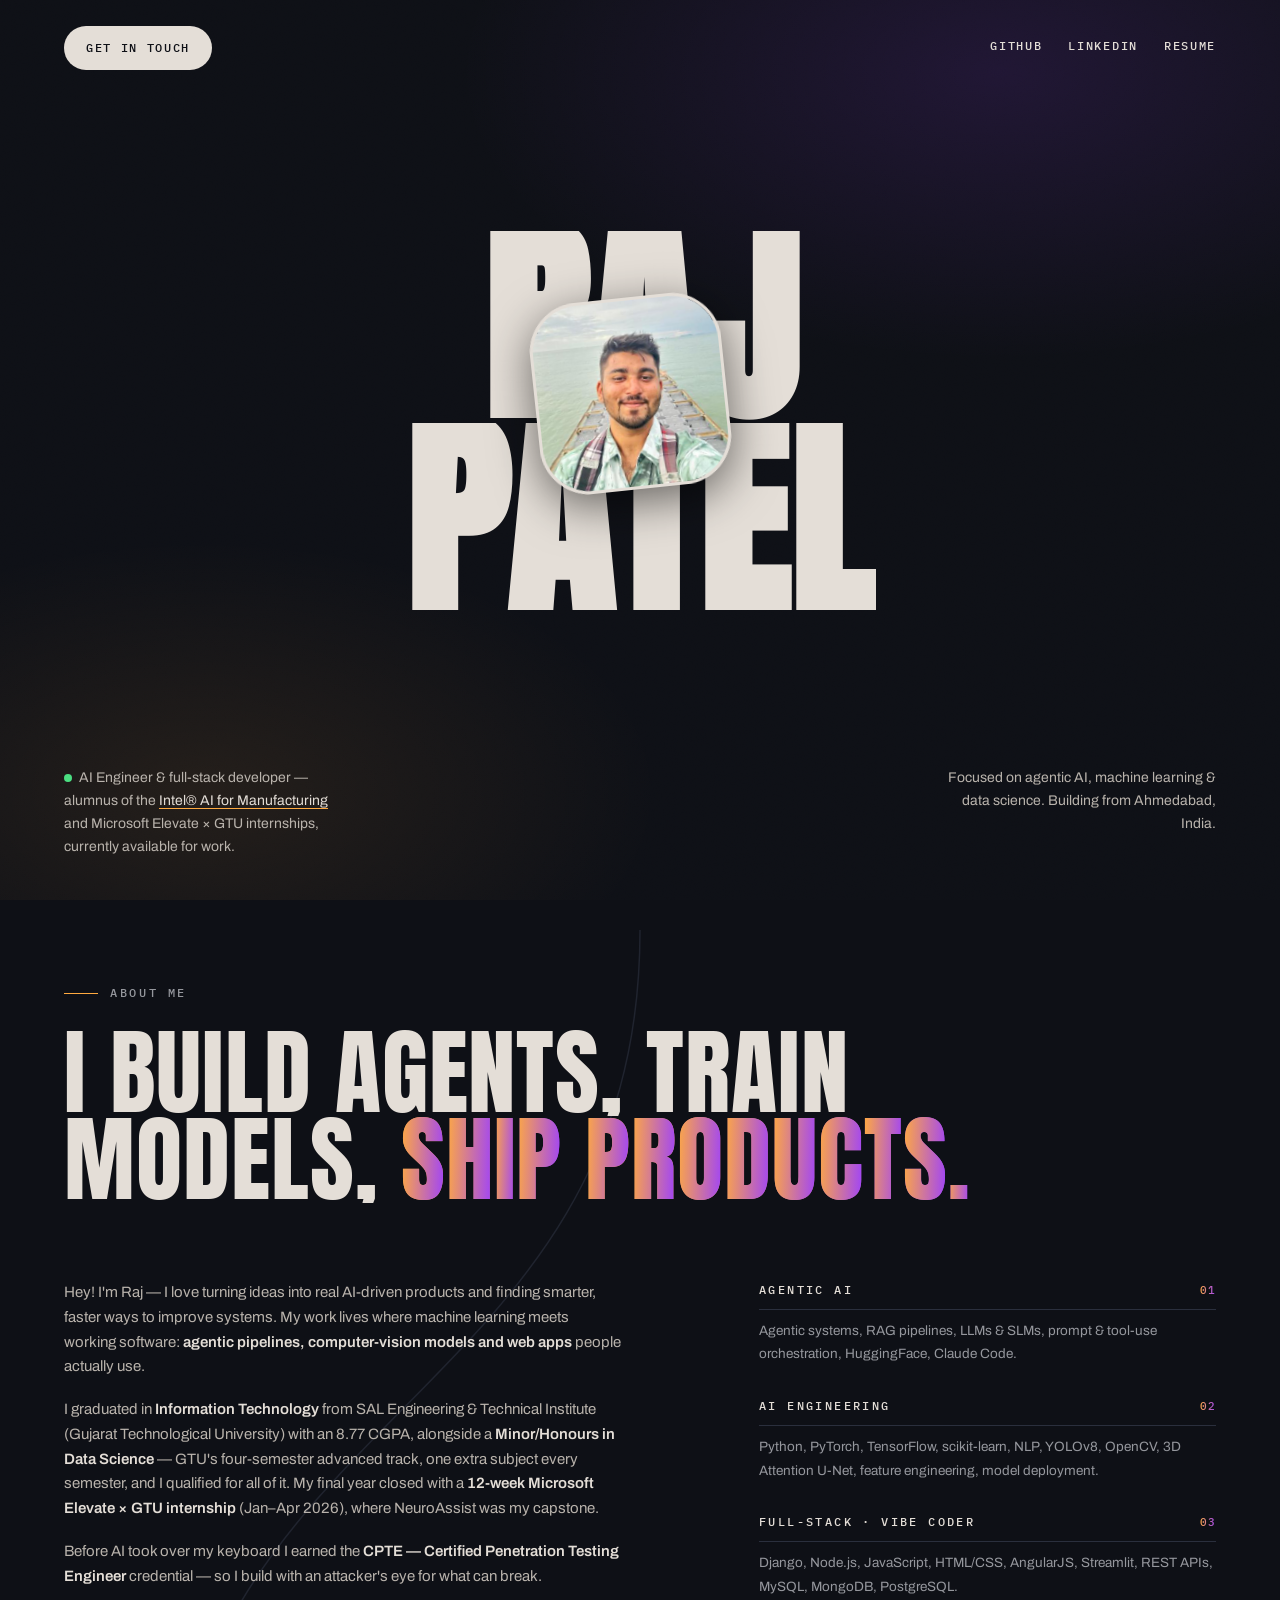
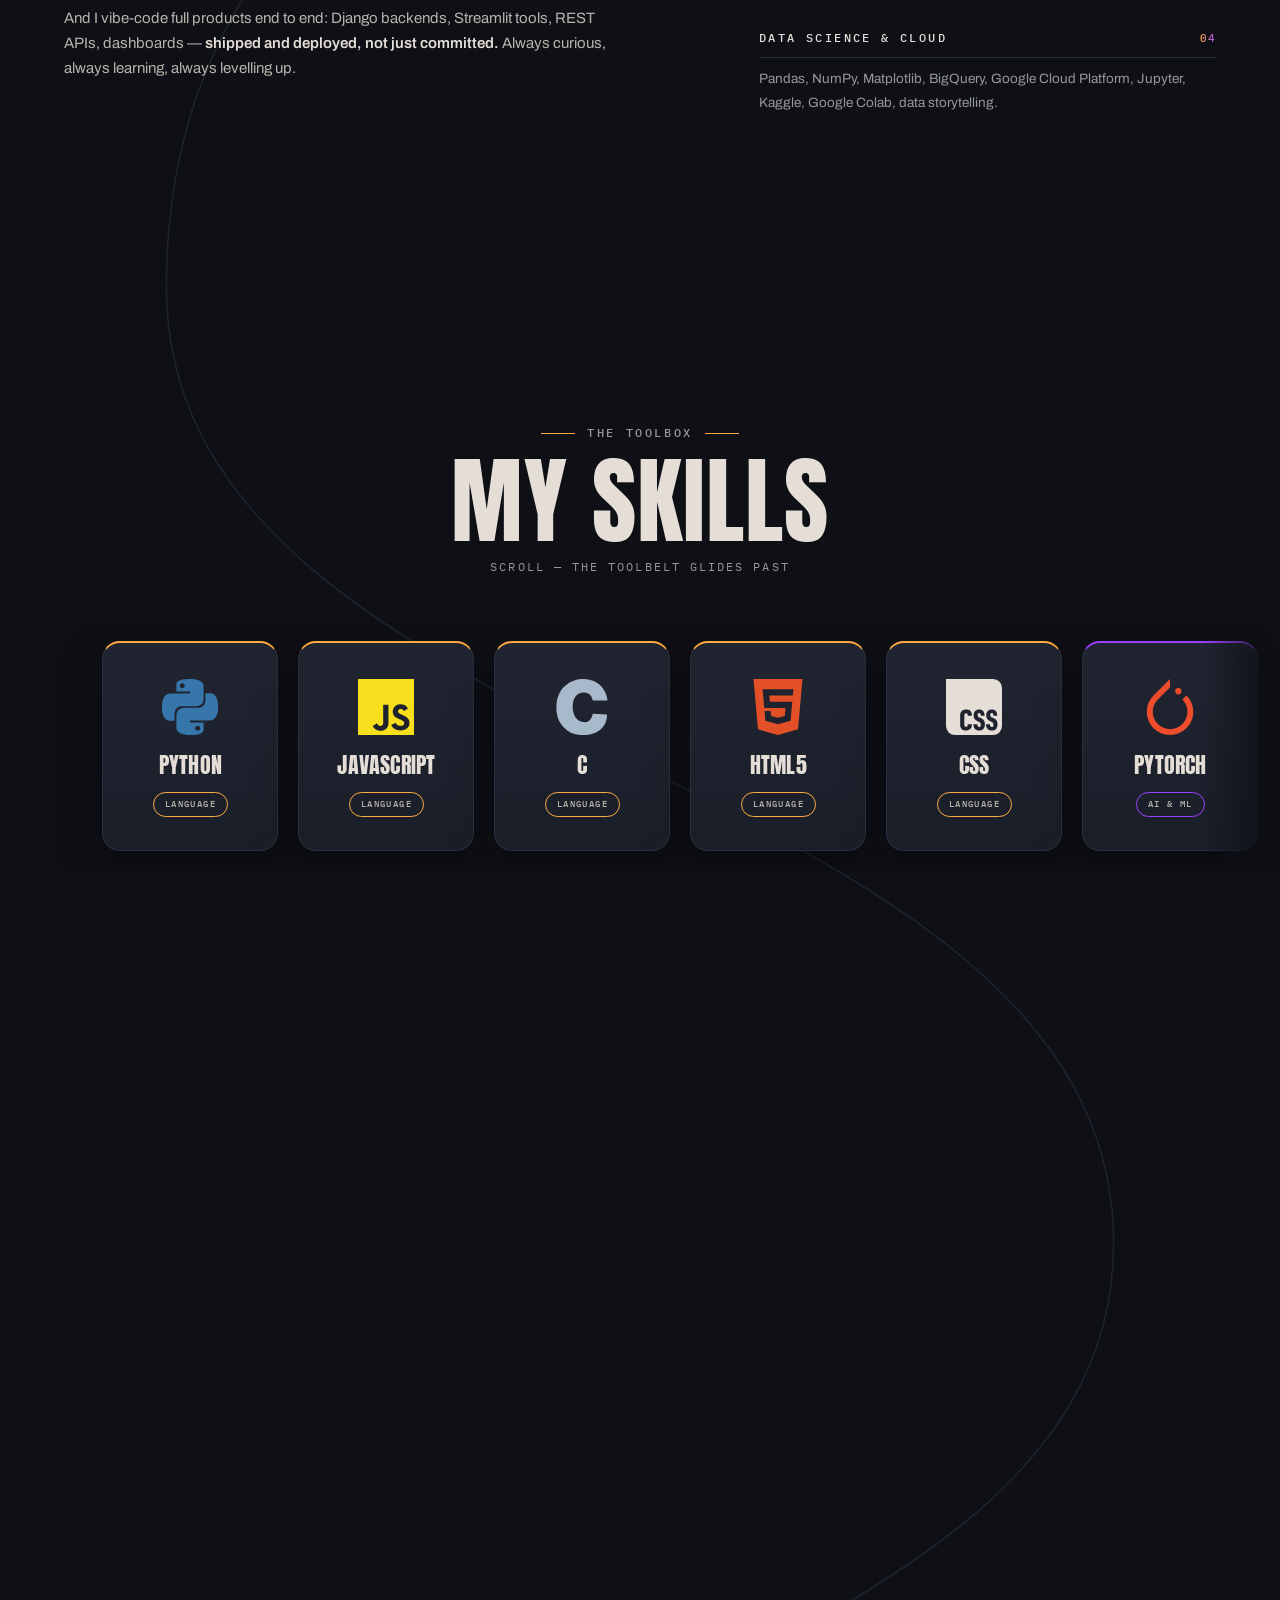
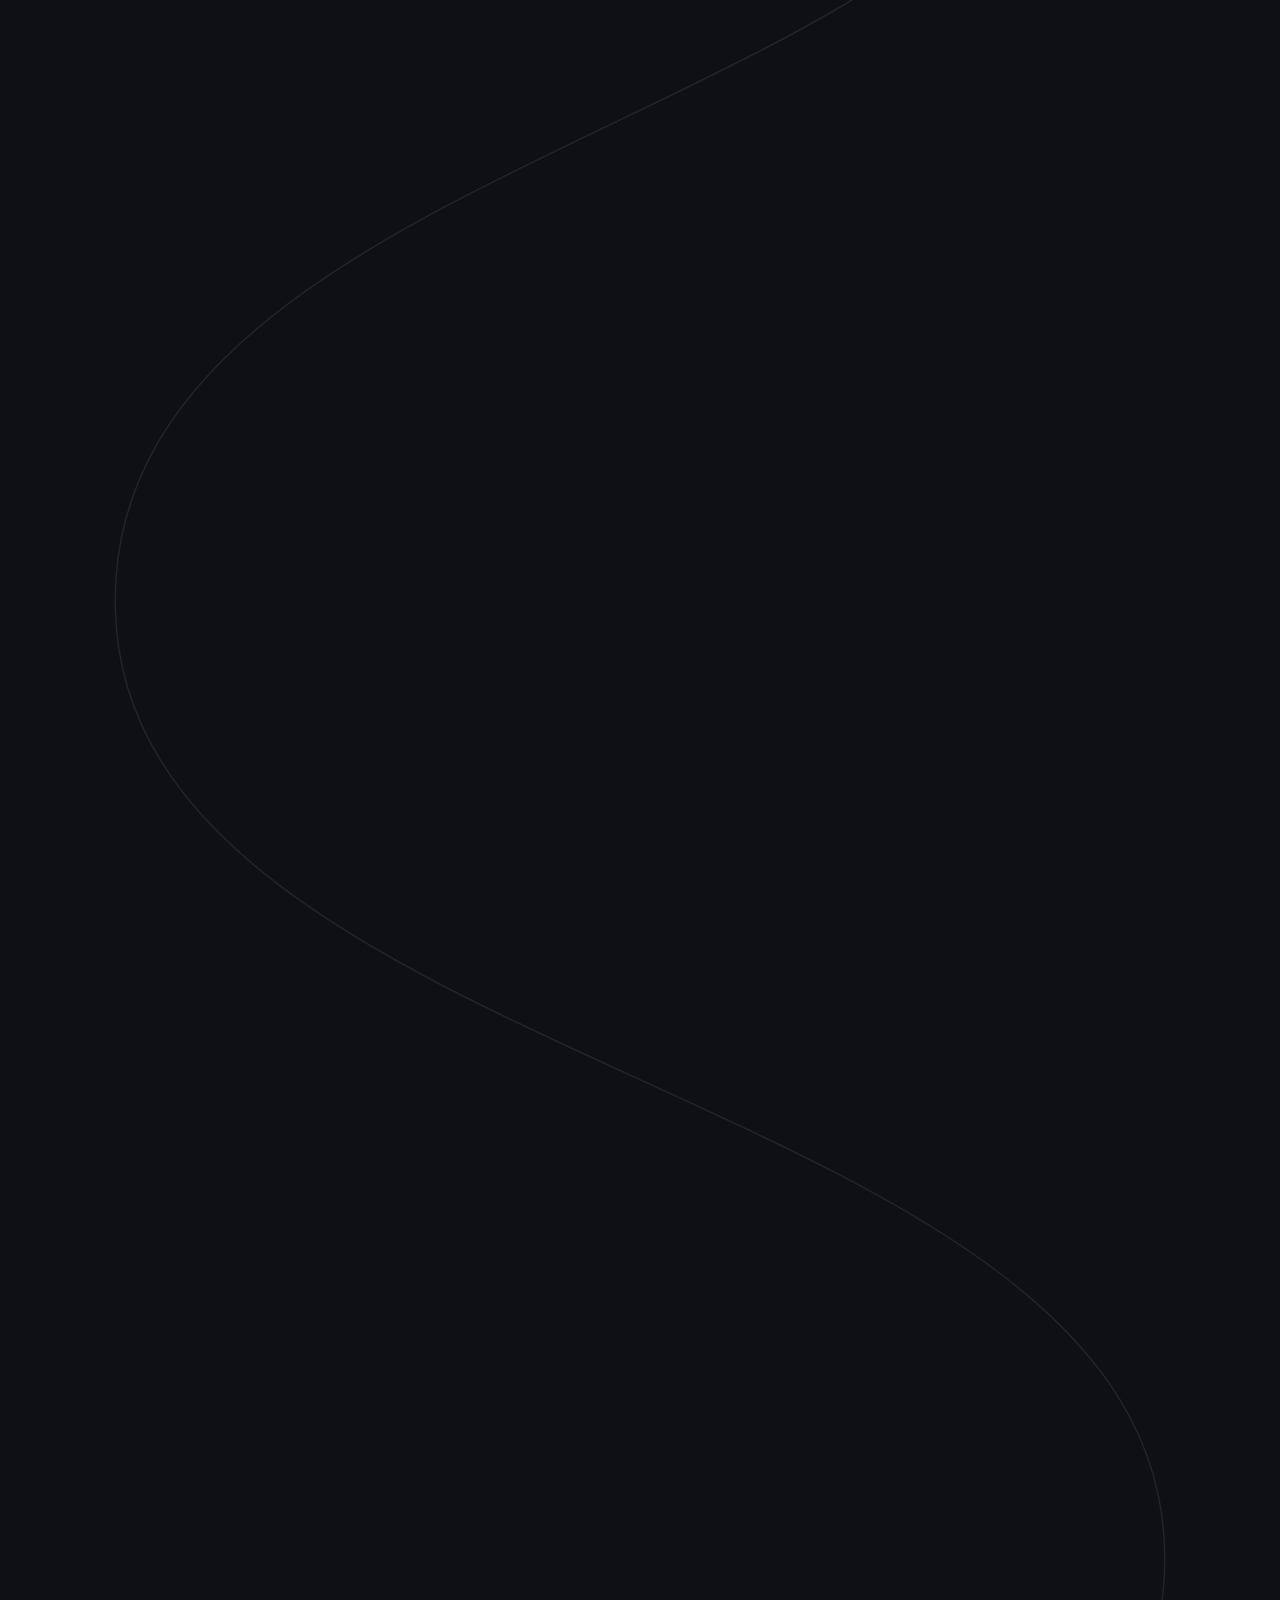
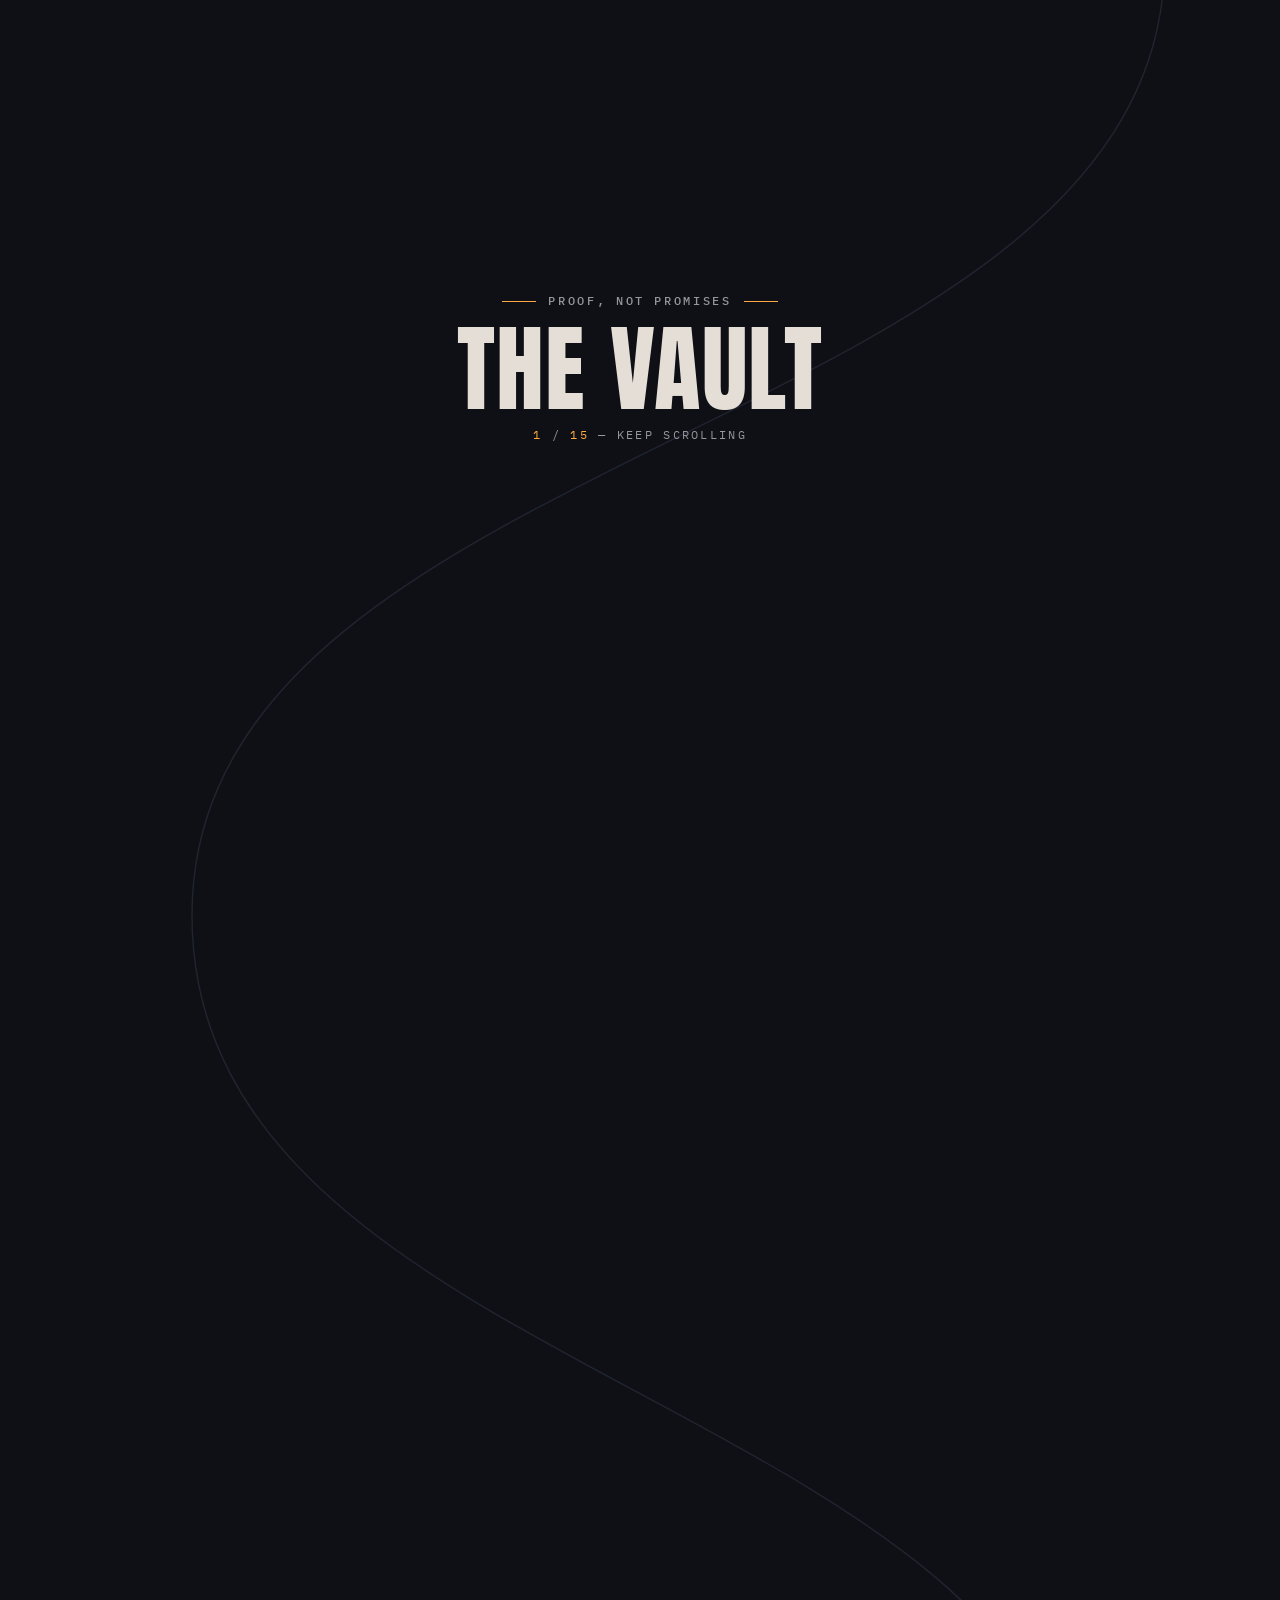
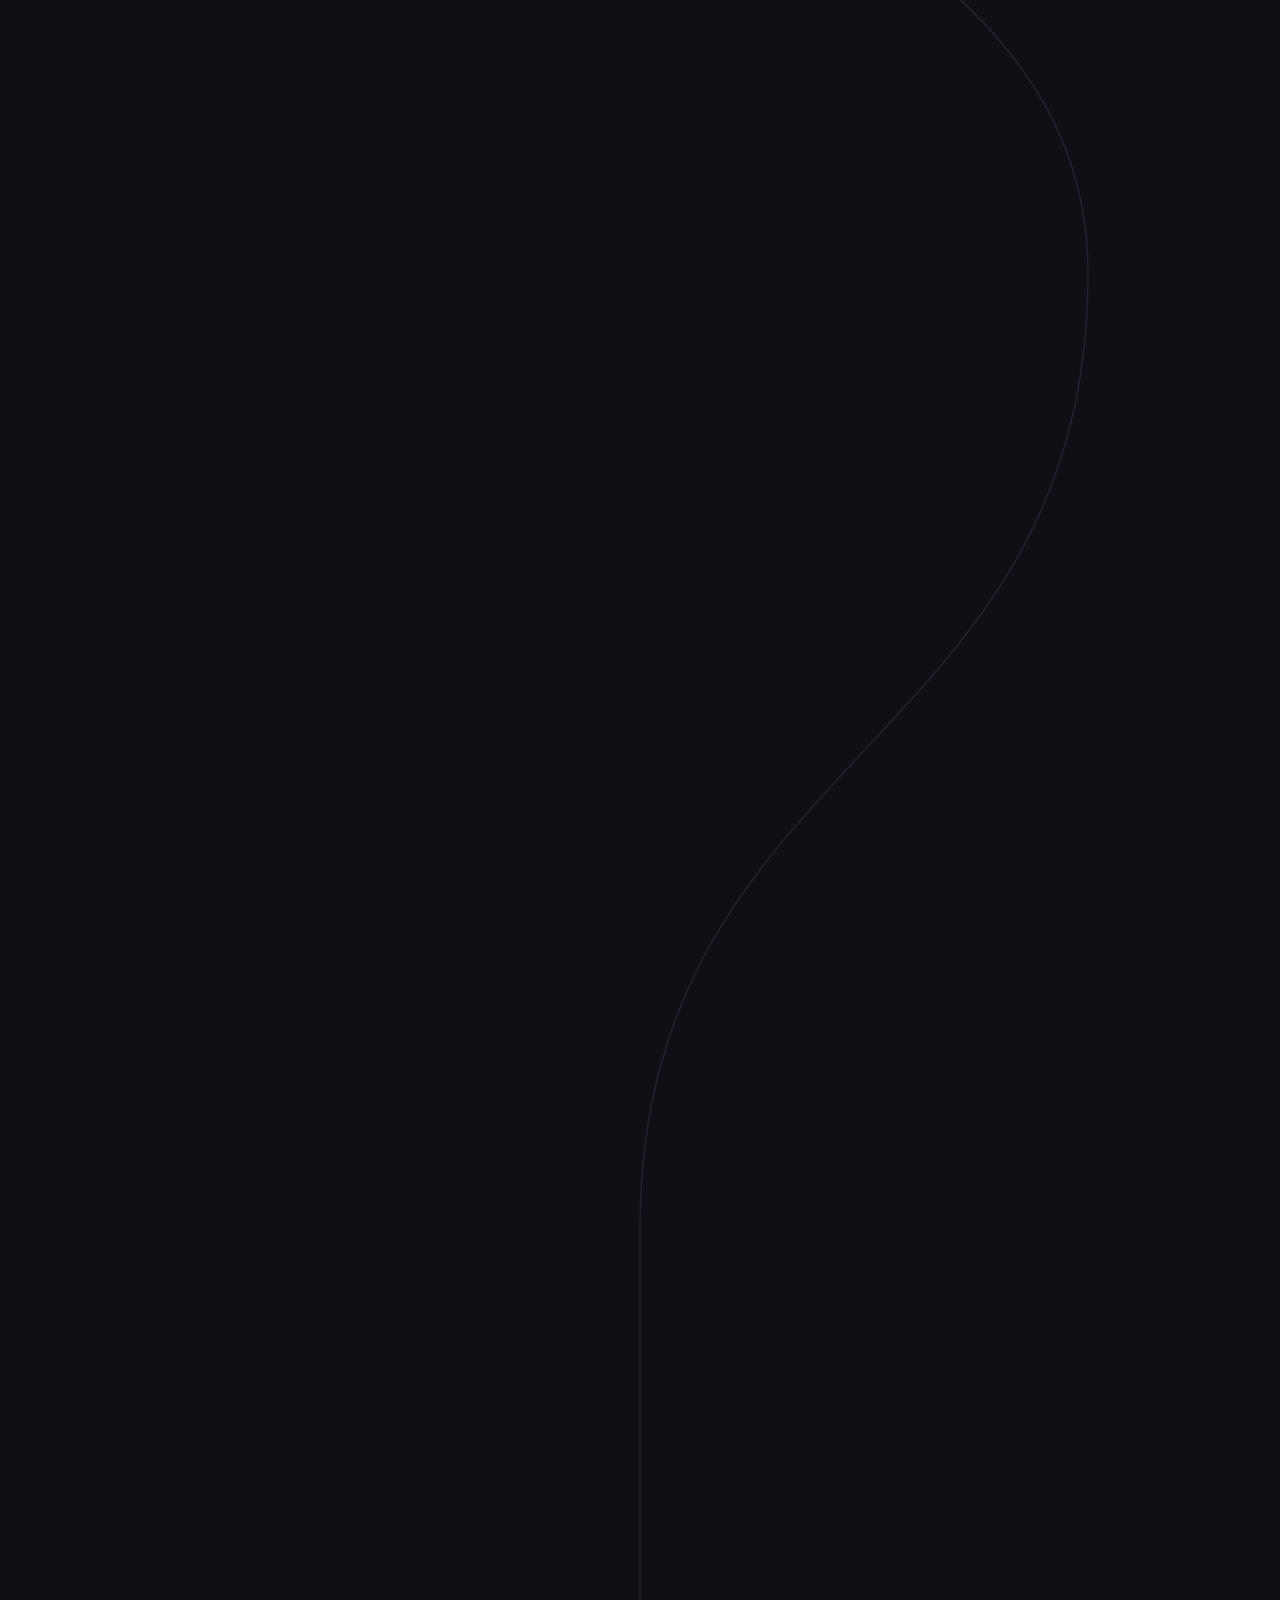
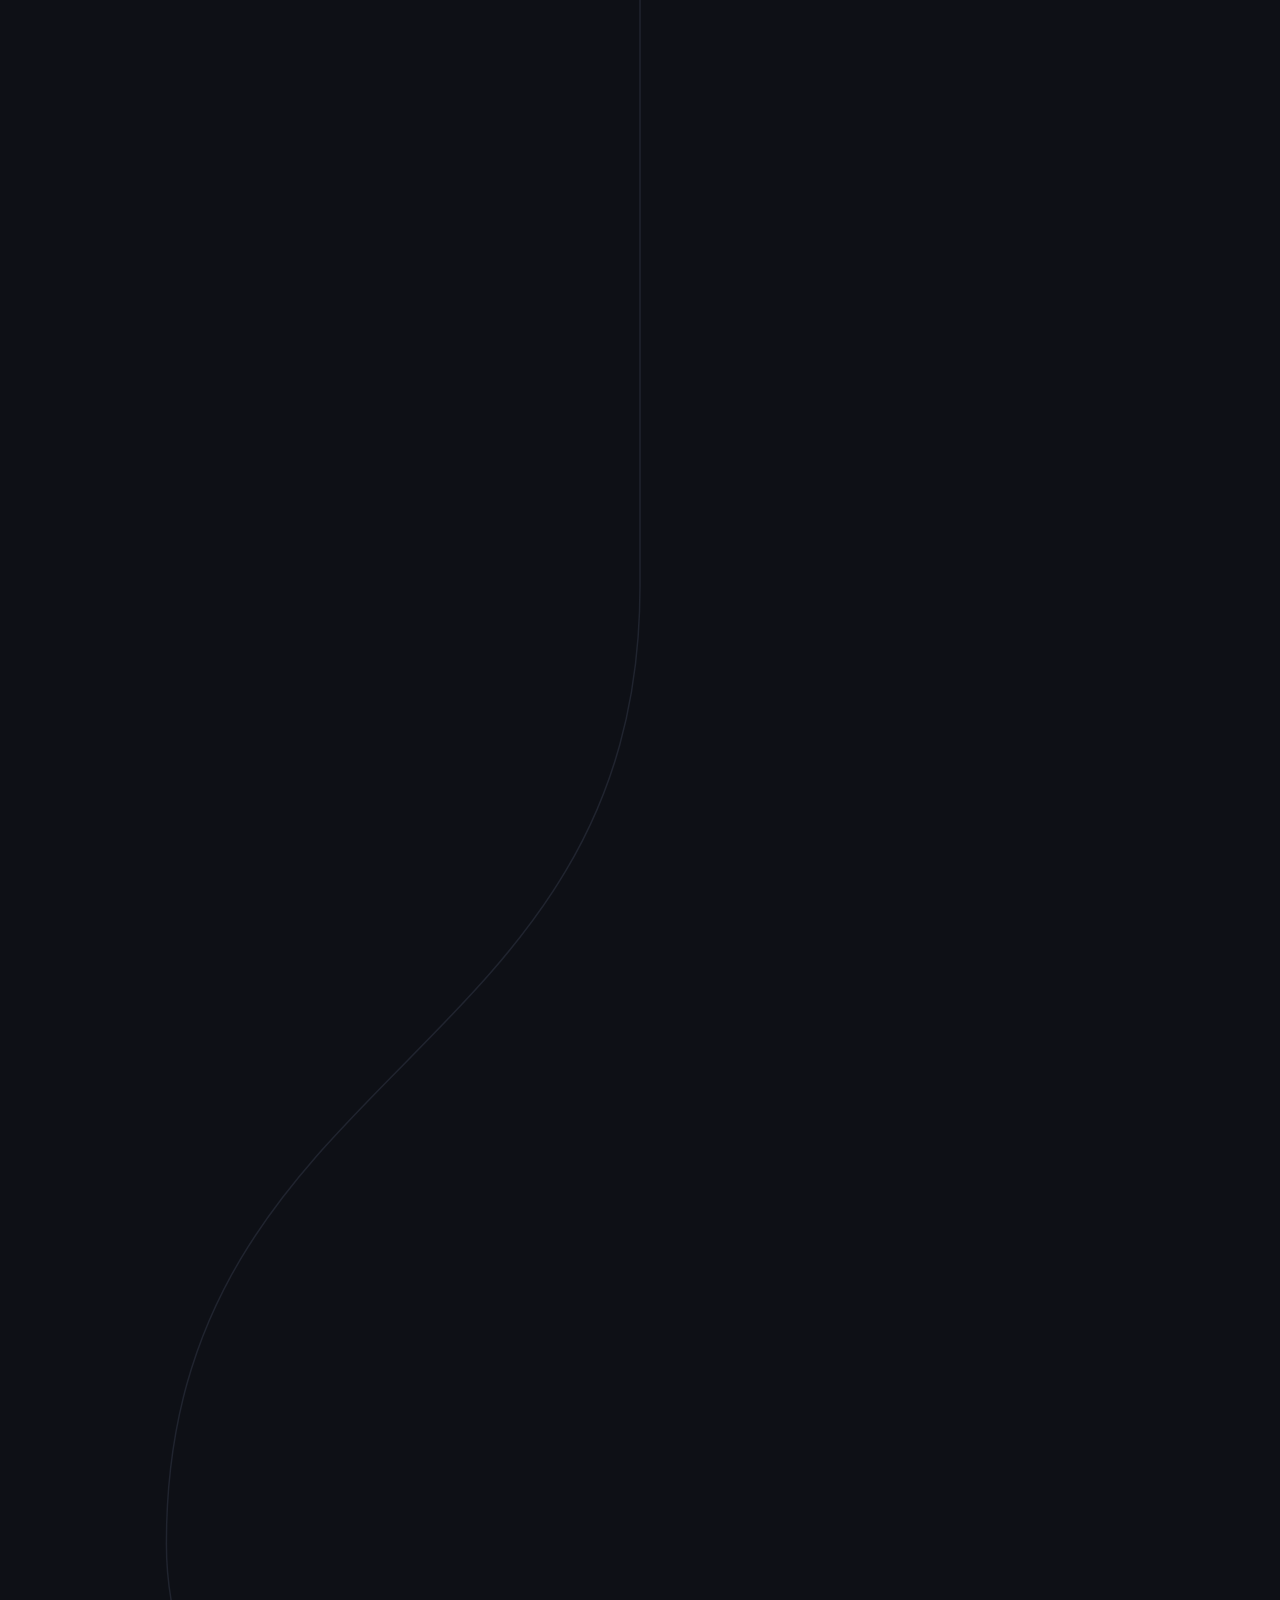
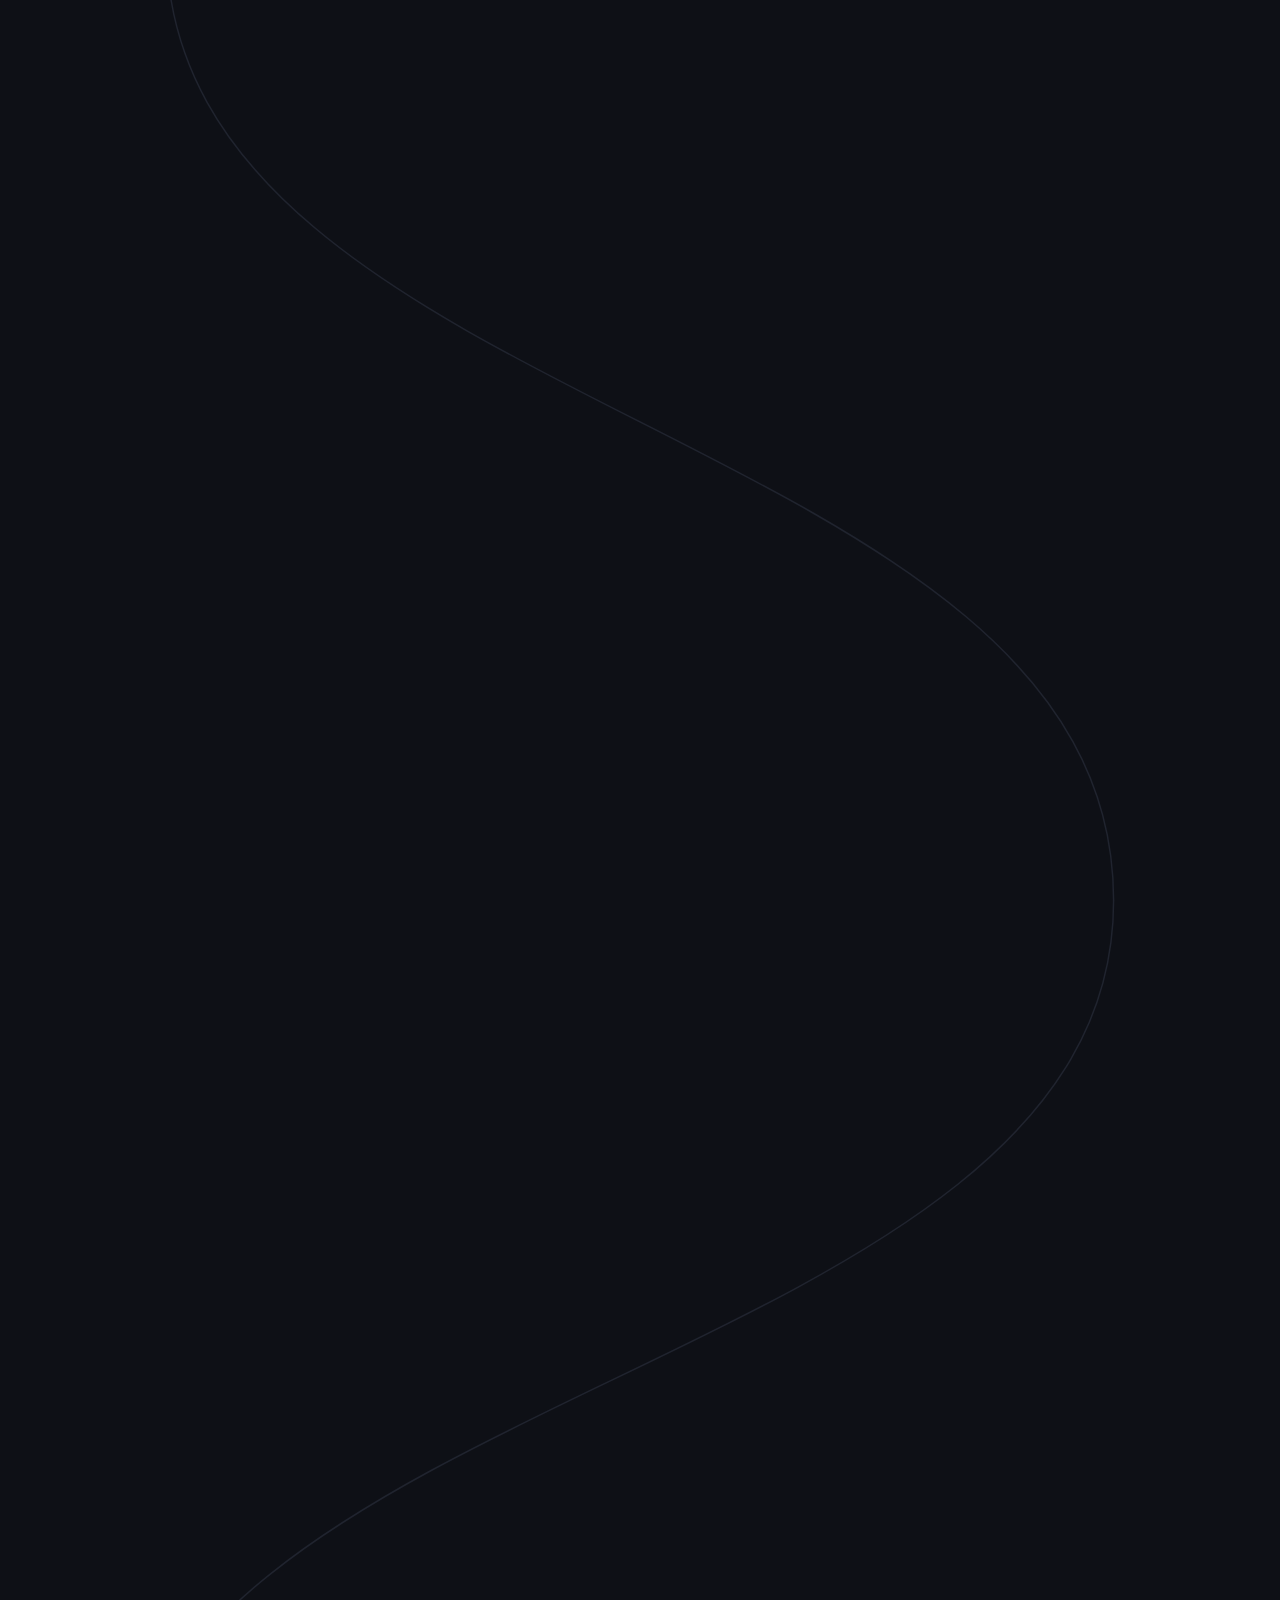
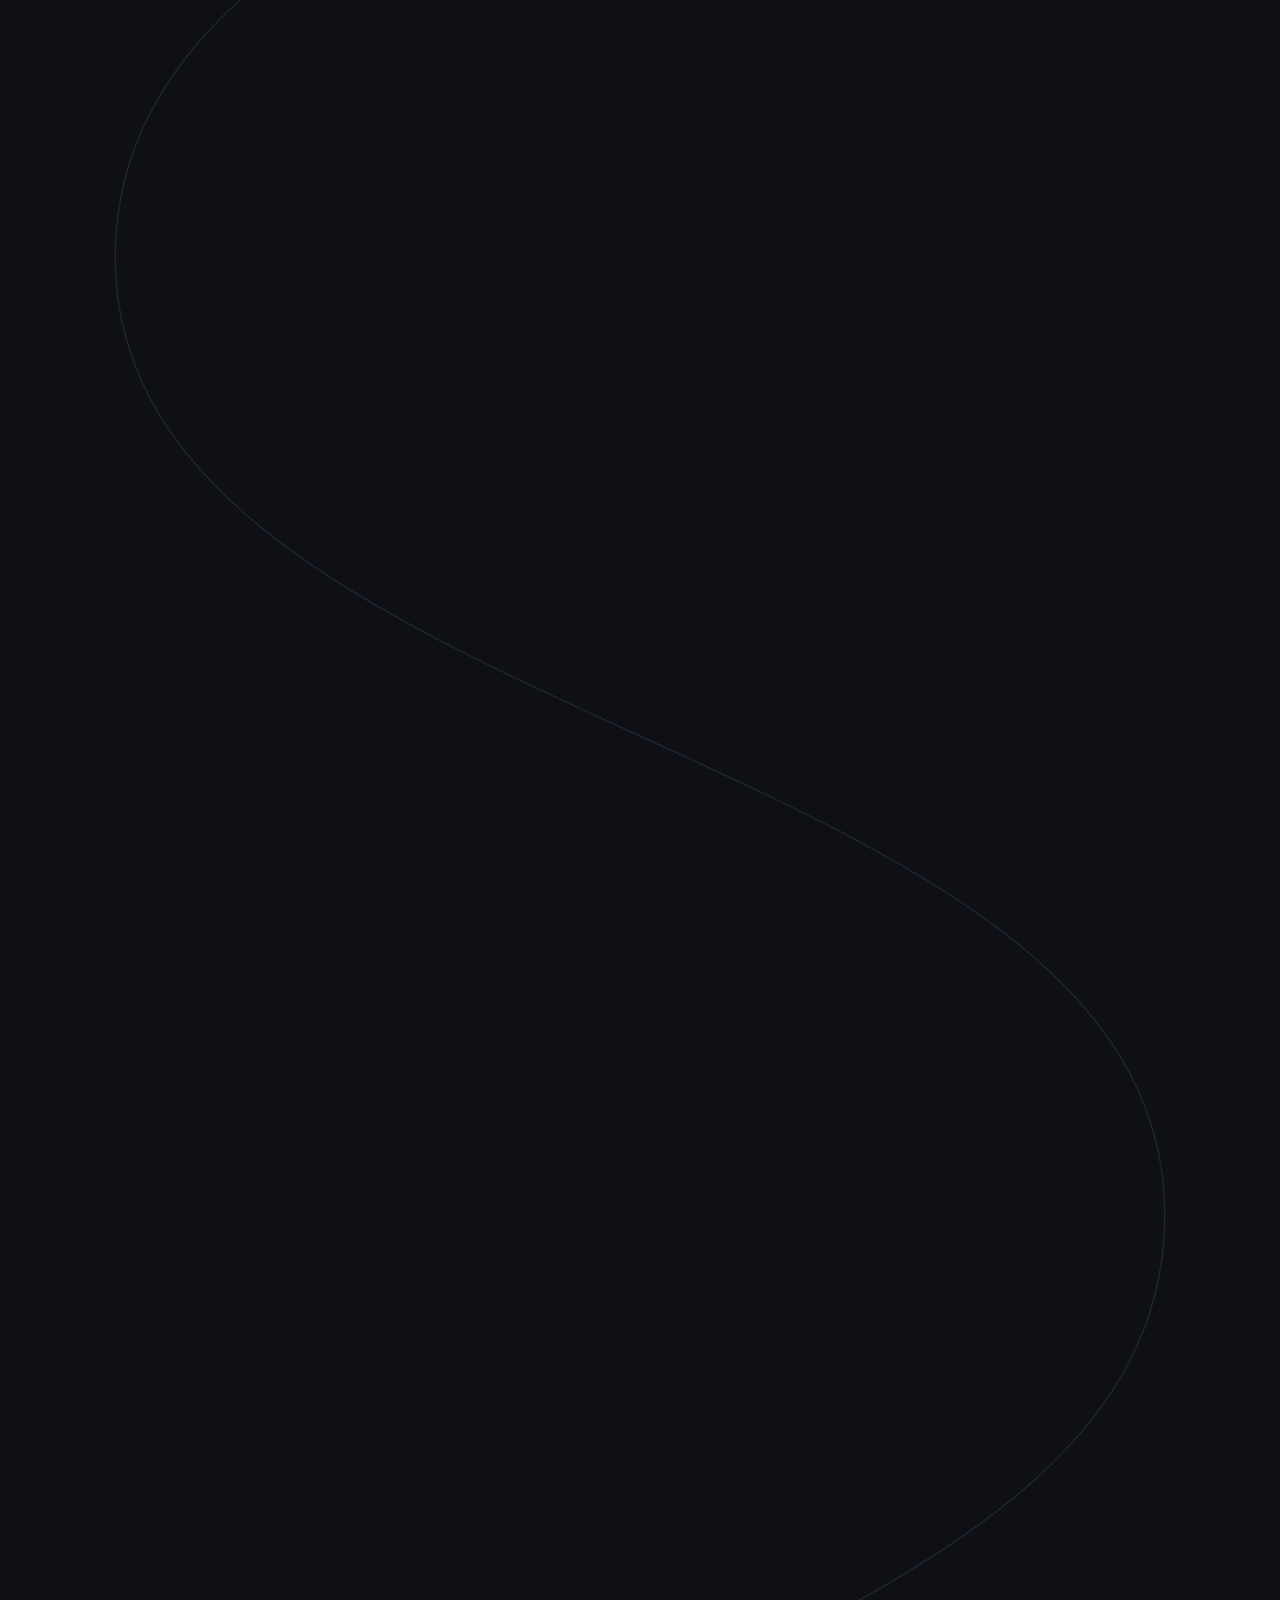
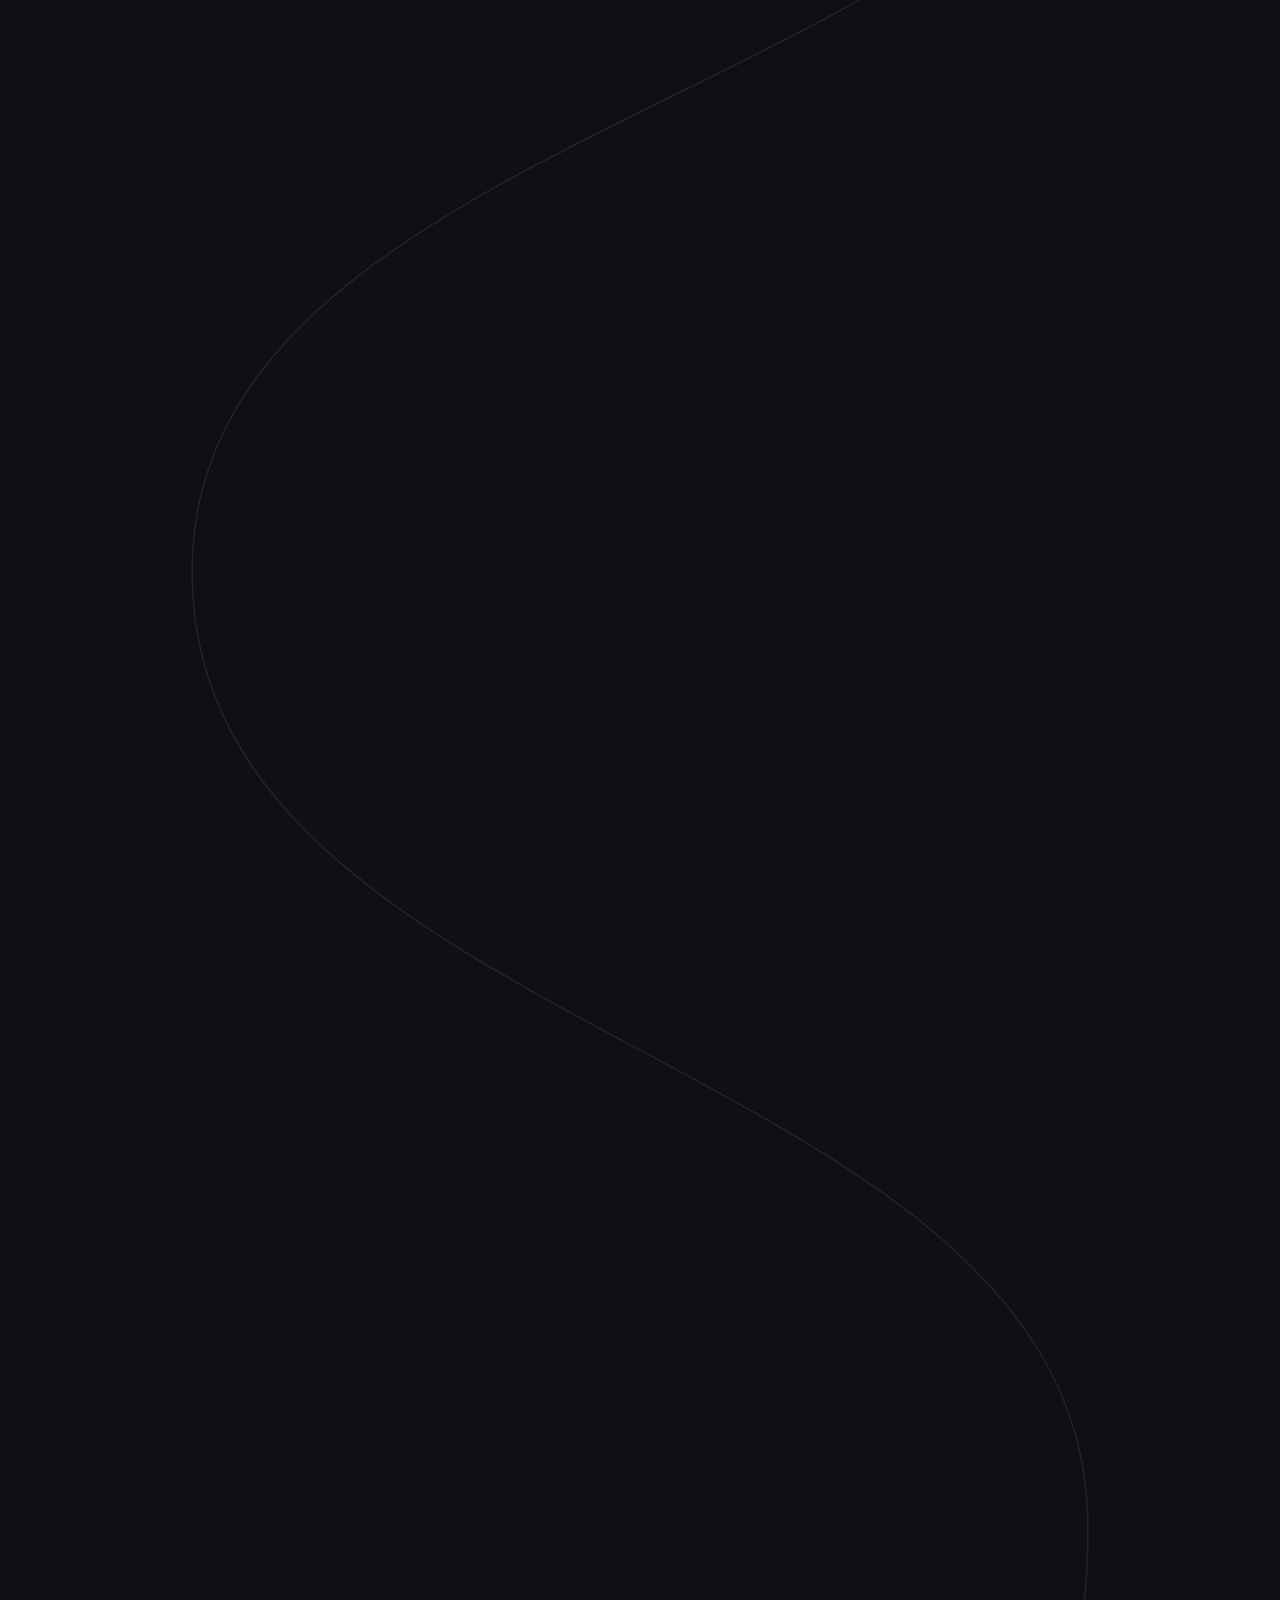
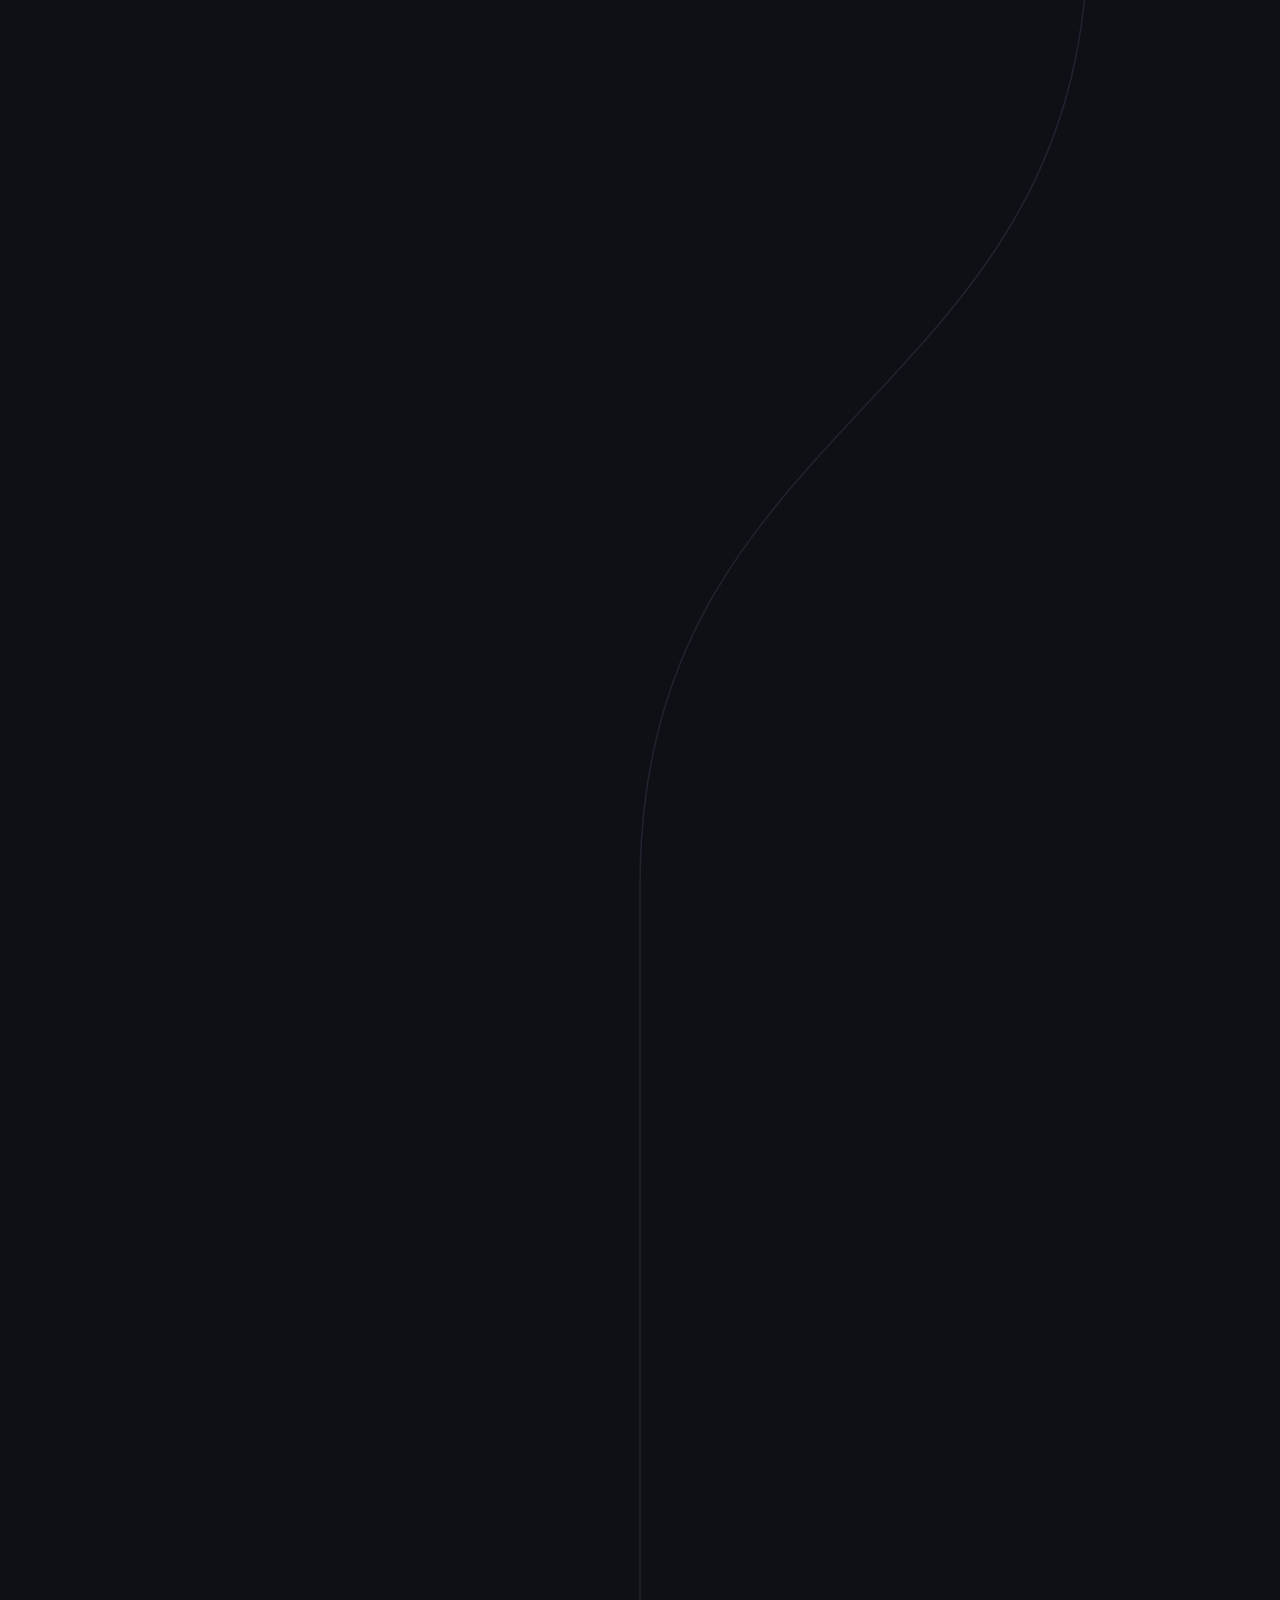
==== commit 305157aa: "Fix project shot sizing regression from the width/height attributes Extracting the embedded screensh" ====
--- a/index.html
+++ b/index.html
@@ -758,7 +758,10 @@
   color: var(--steel); margin-left: 10px; letter-spacing: .05em;
   white-space: nowrap; overflow: hidden; text-overflow: ellipsis;
 }
-.shot img { width: 100%; aspect-ratio: 16 / 10; object-fit: cover; object-position: top; }
+/* height:auto is load-bearing — the width/height attributes on these imgs are
+   presentational hints, and without it the height attribute beats aspect-ratio
+   and the shot renders at its full intrinsic height instead of cropping. */
+.shot img { width: 100%; height: auto; aspect-ratio: 16 / 10; object-fit: cover; object-position: top; }
 
 /* CSS terminal mock for repos without live screenshots */
 .term {
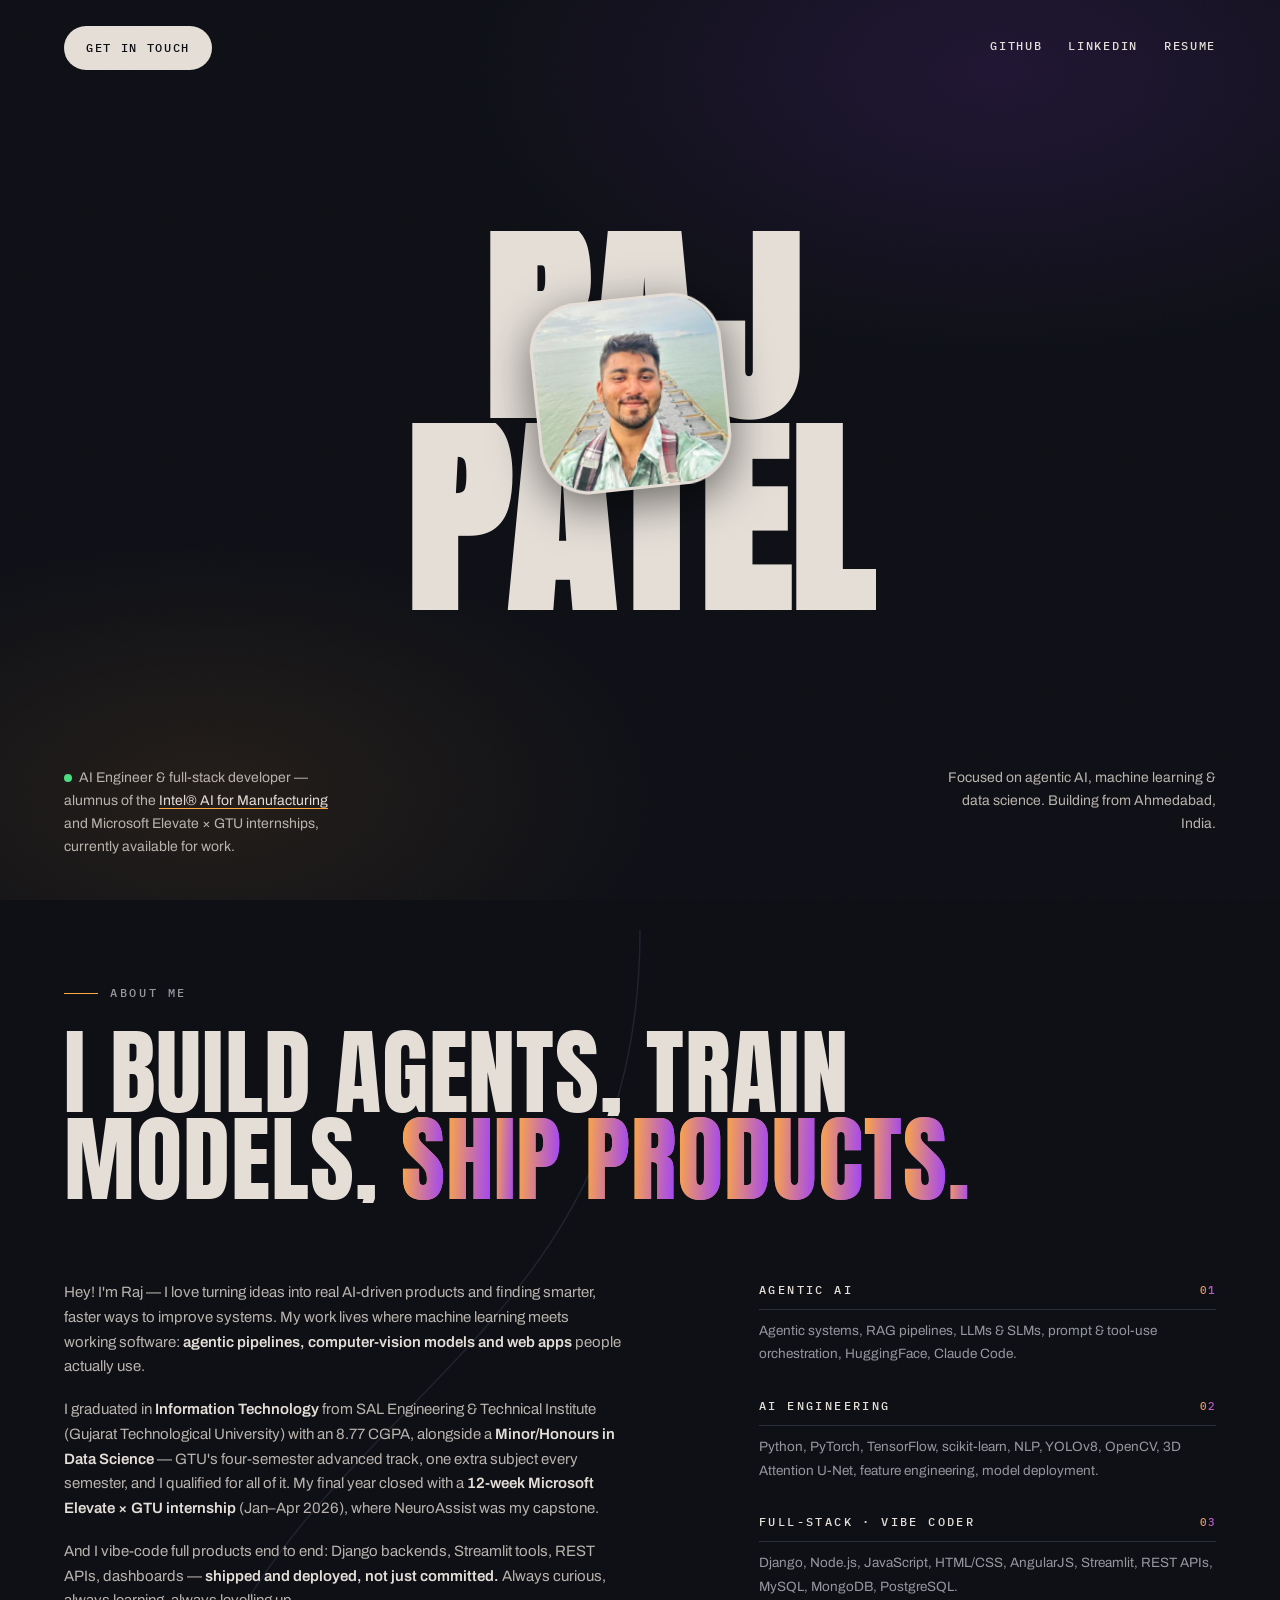
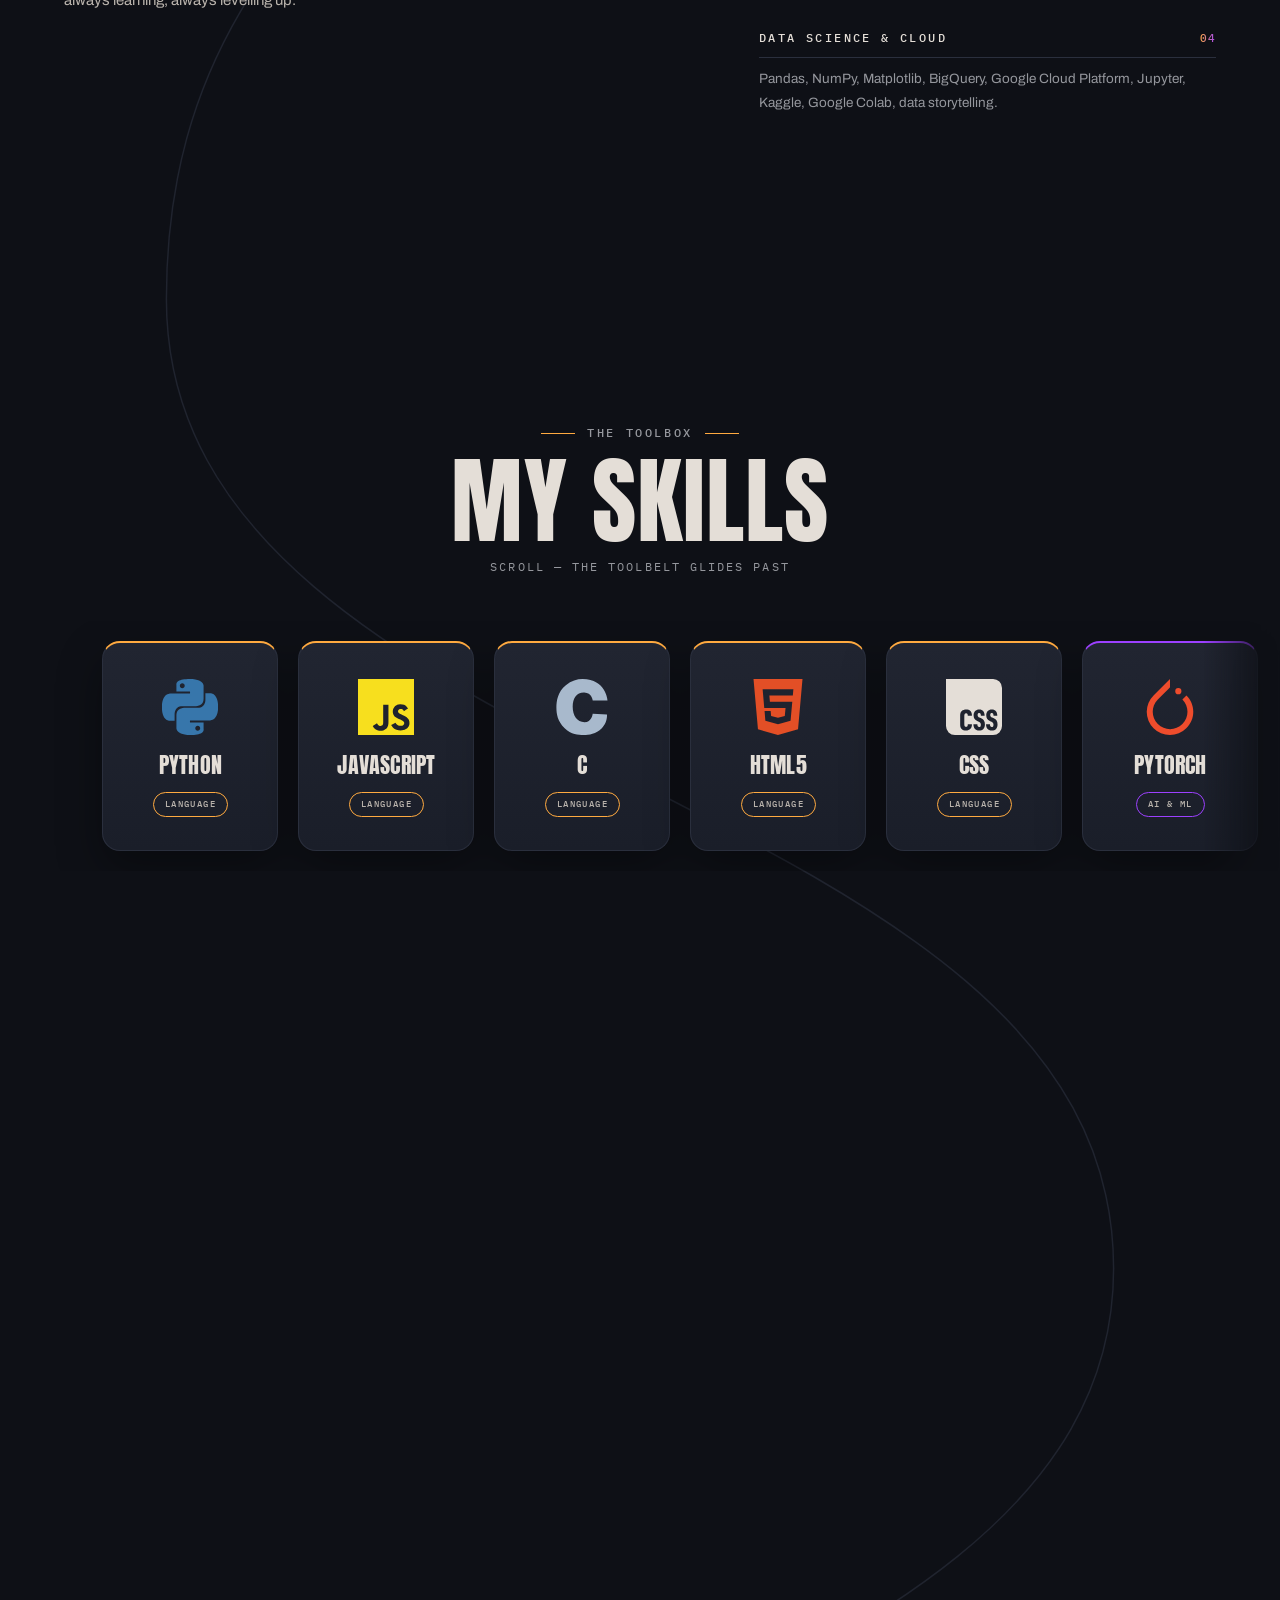
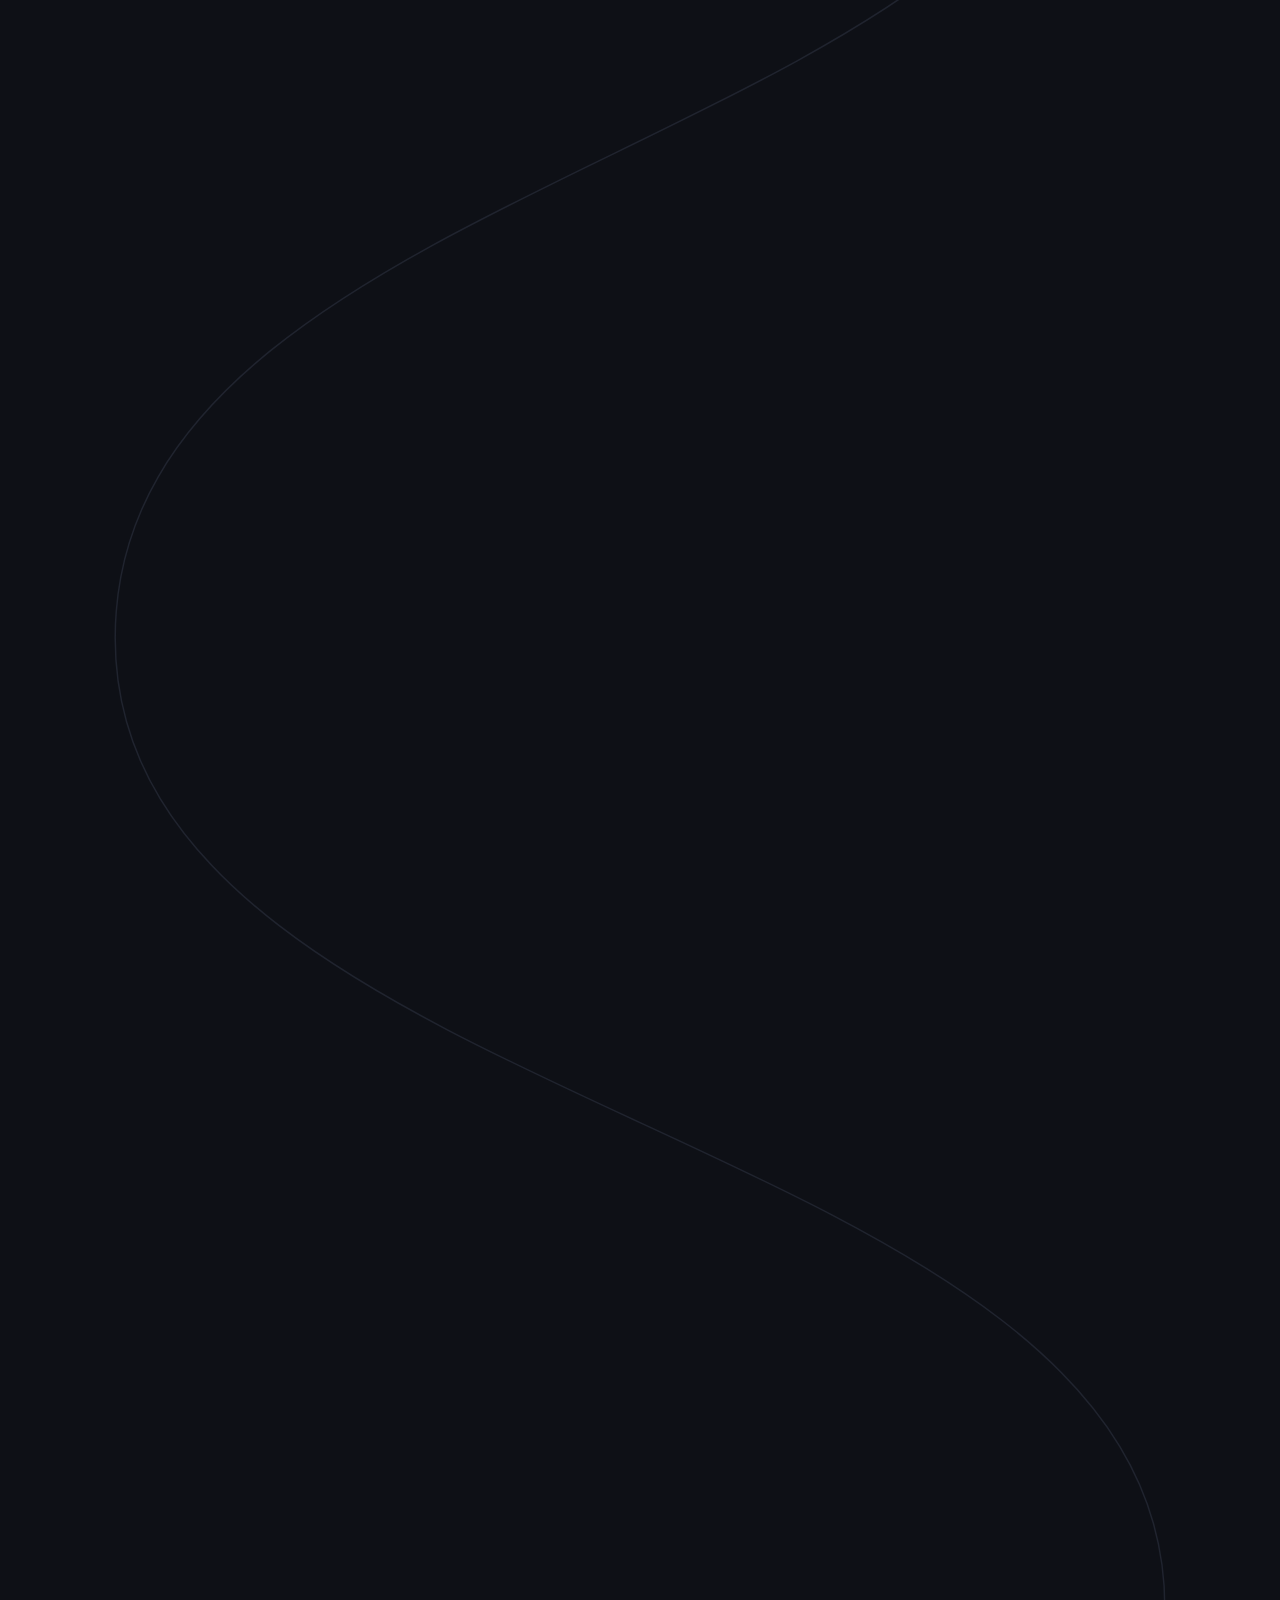
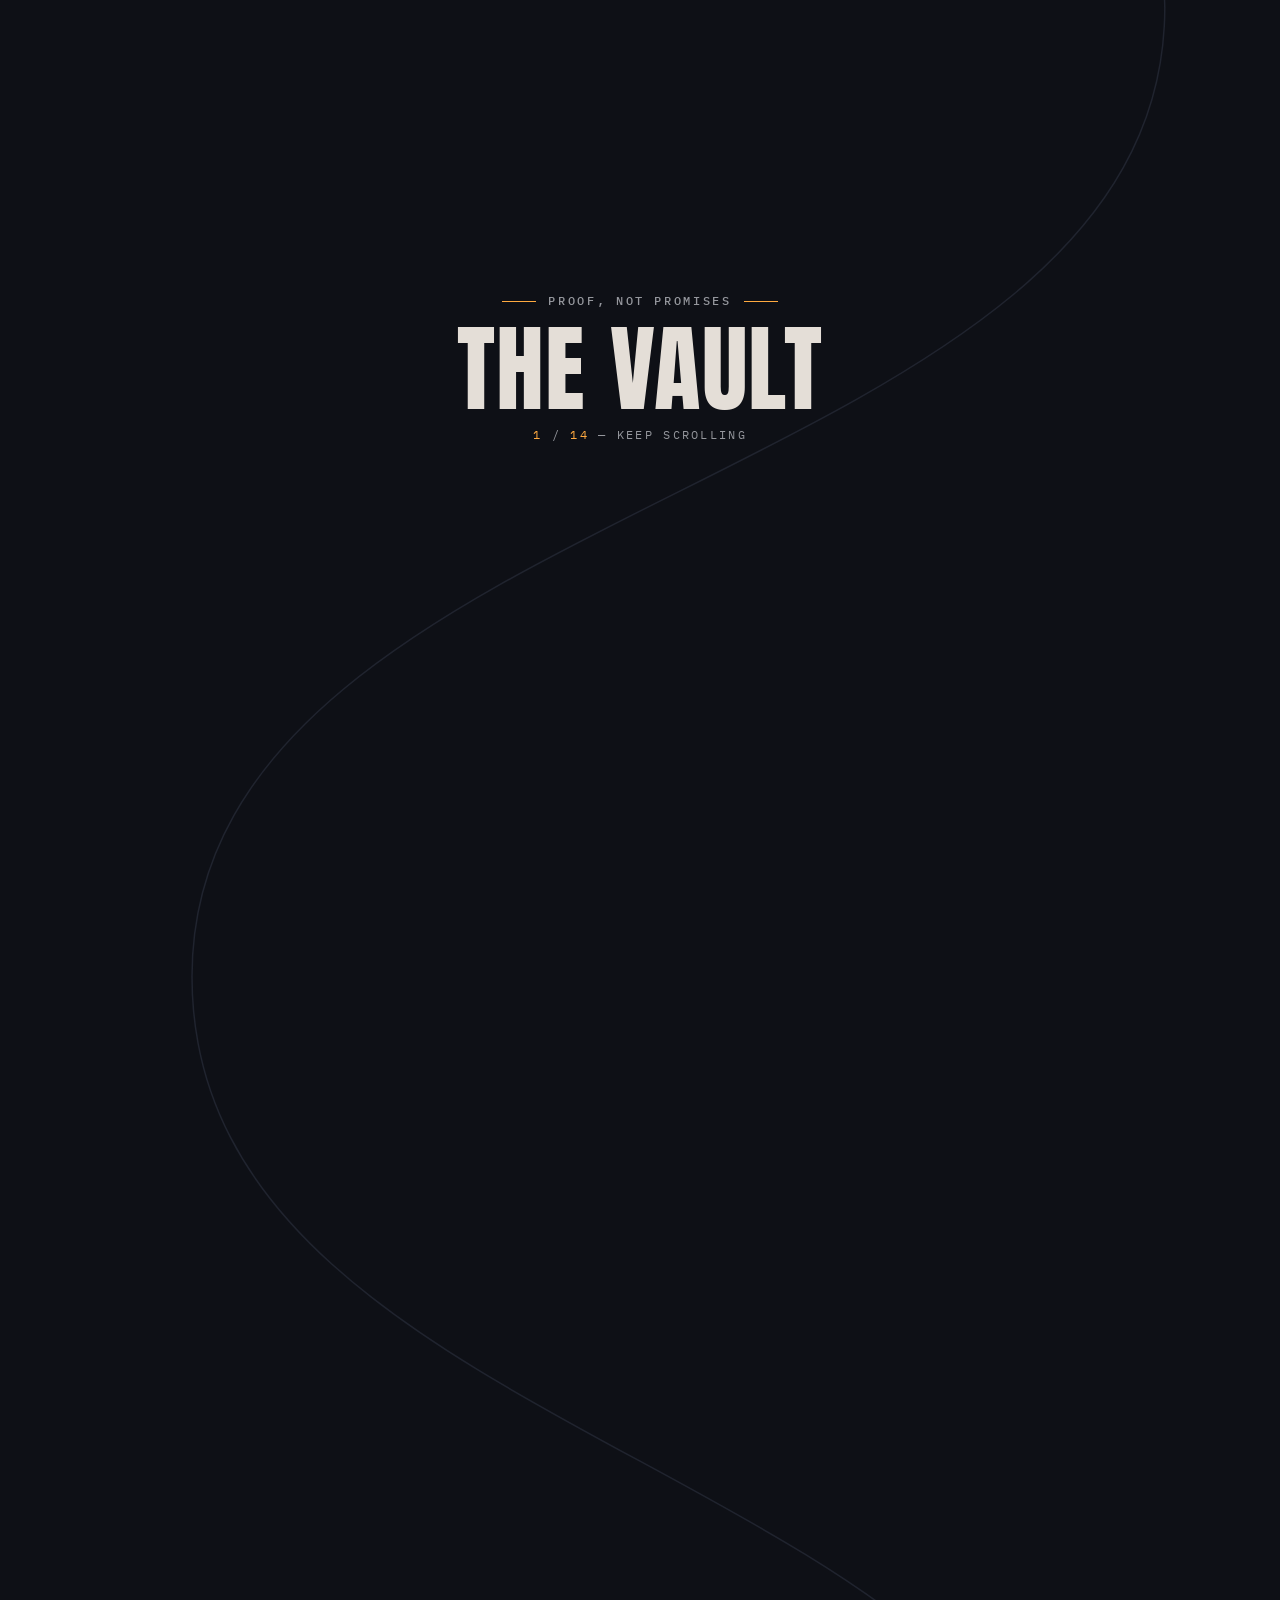
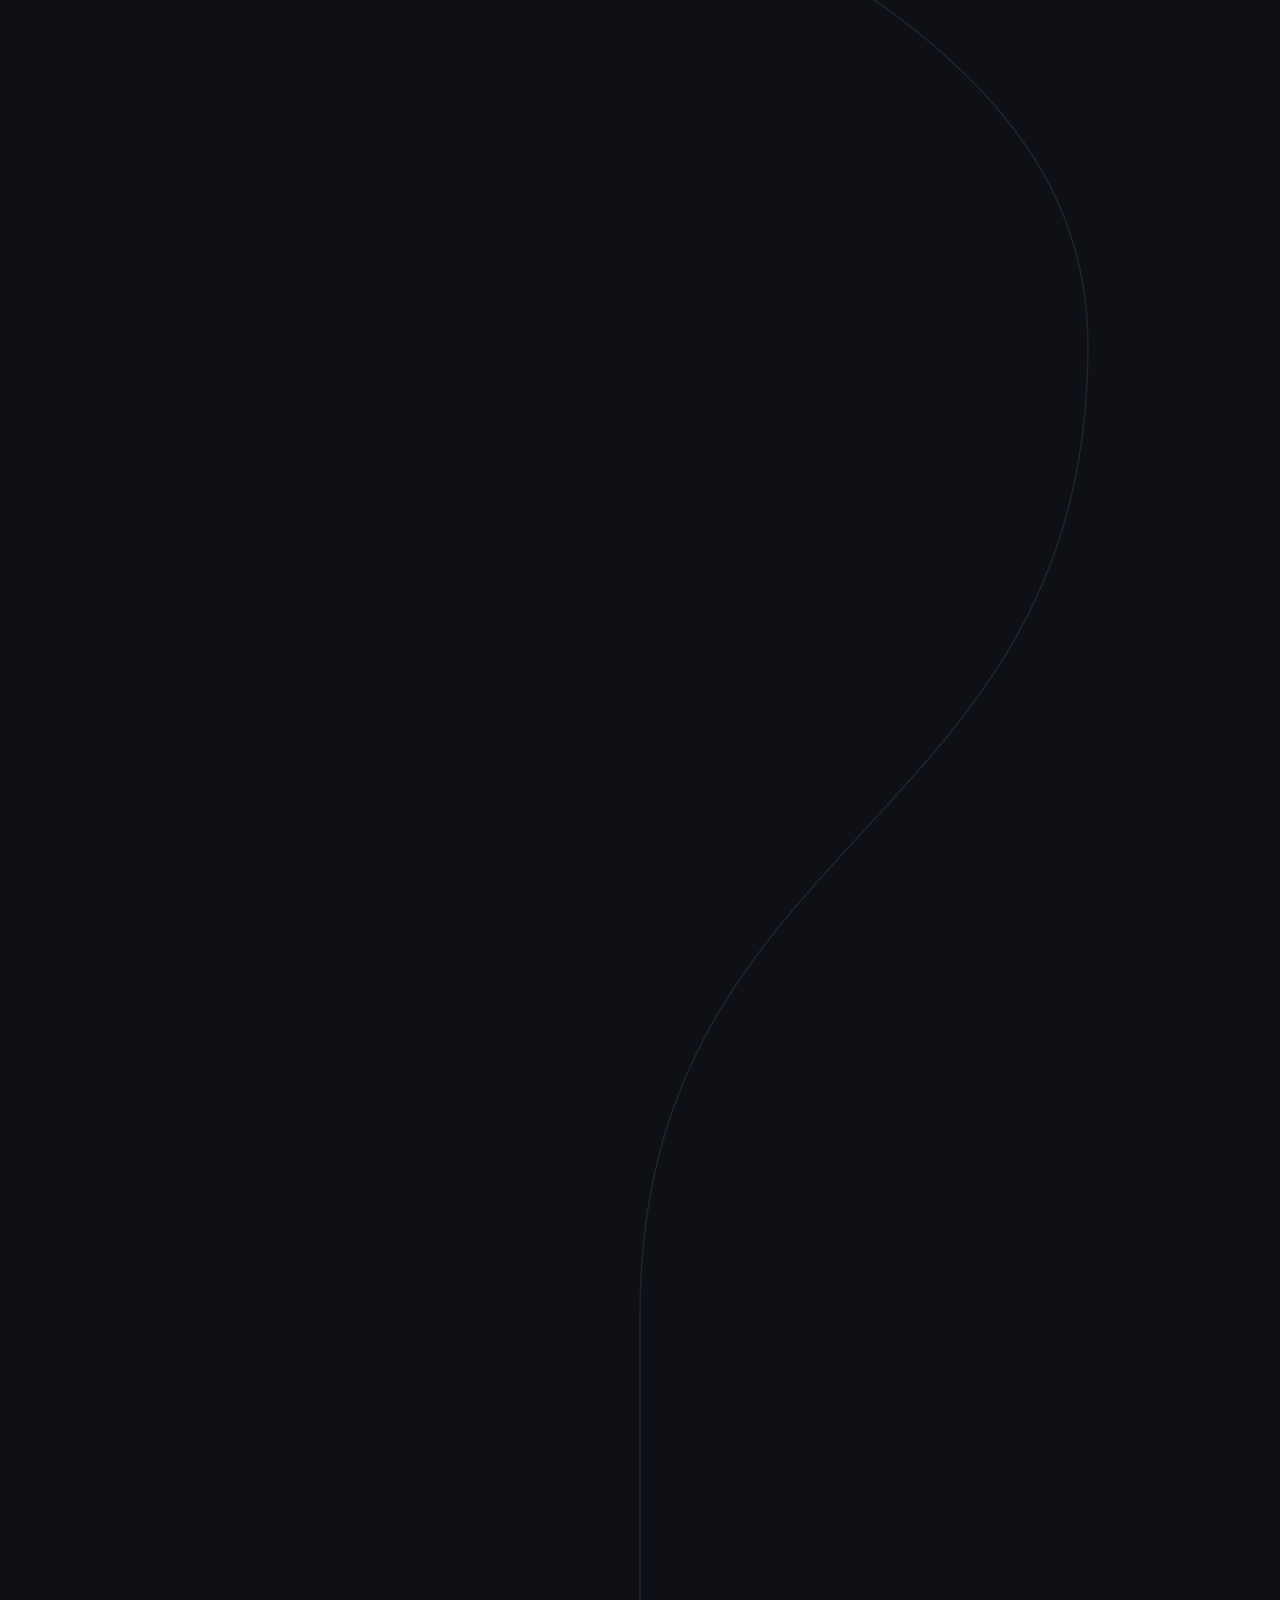
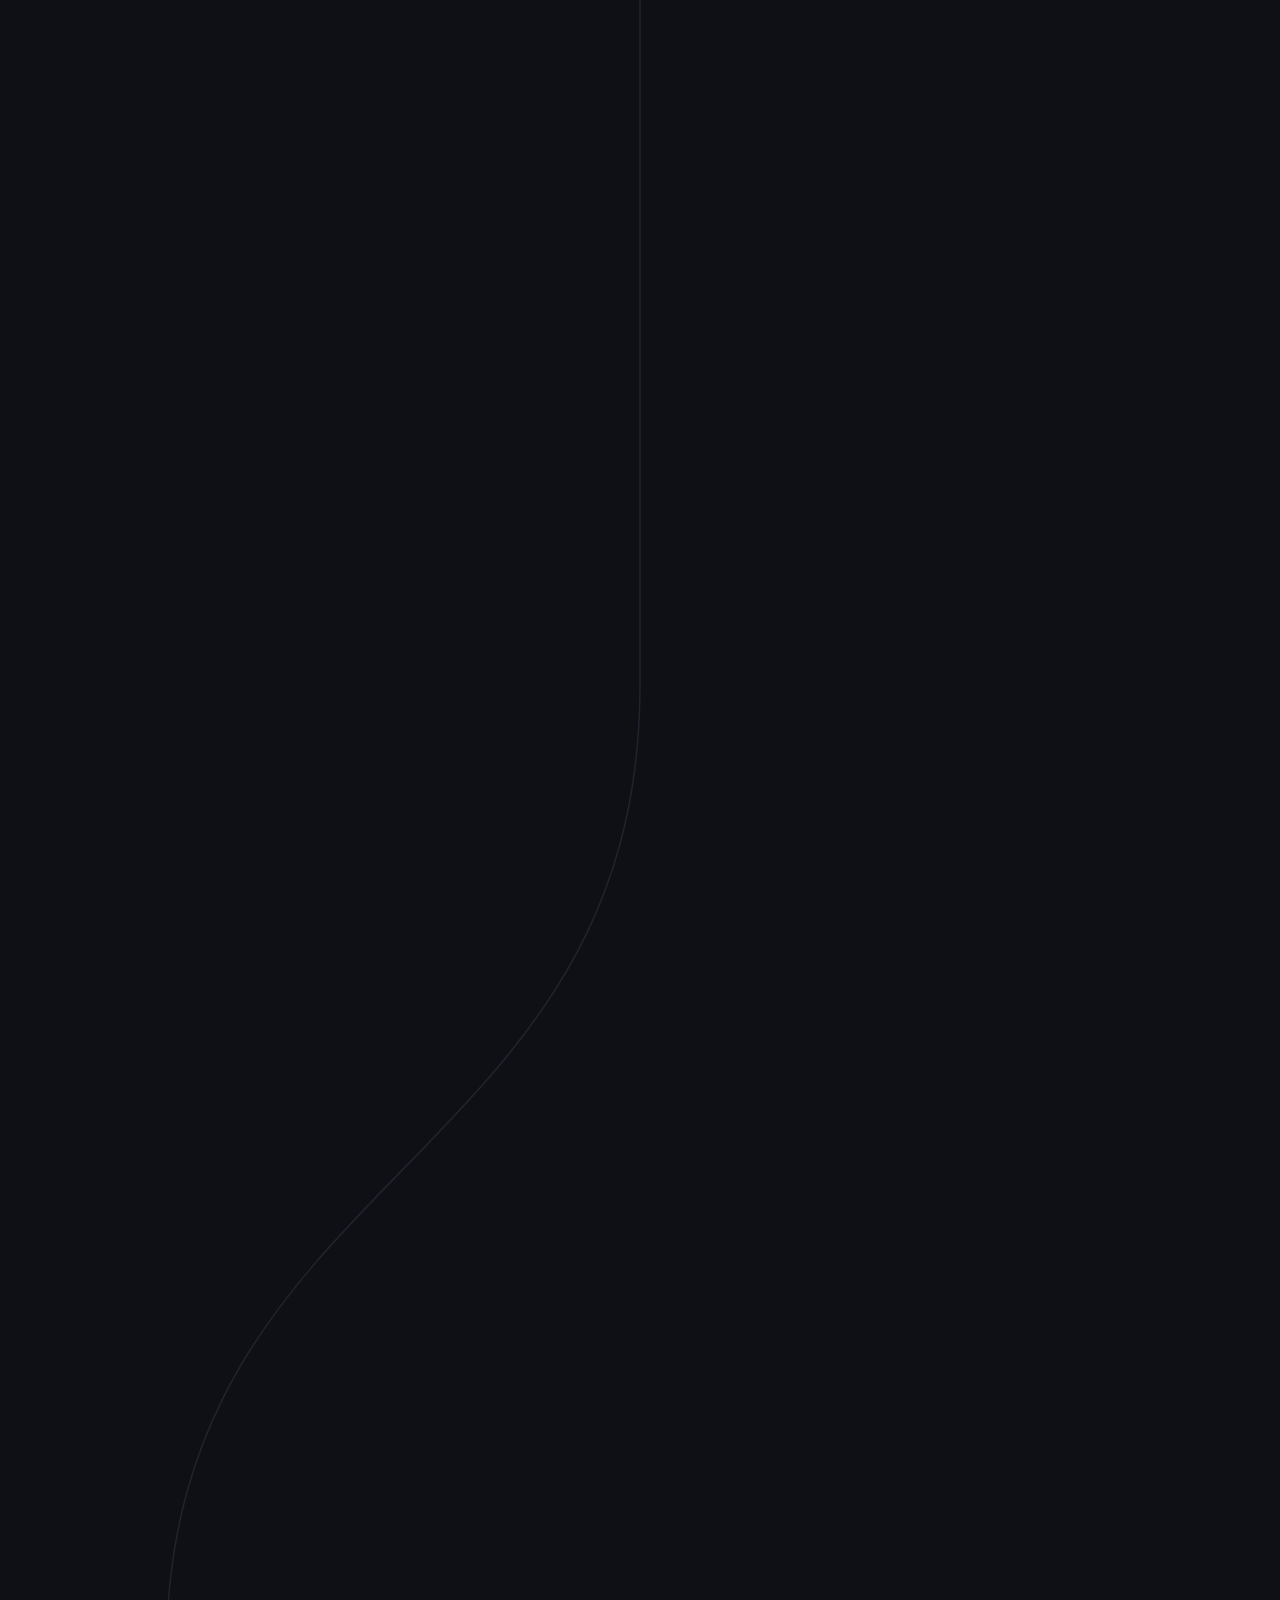
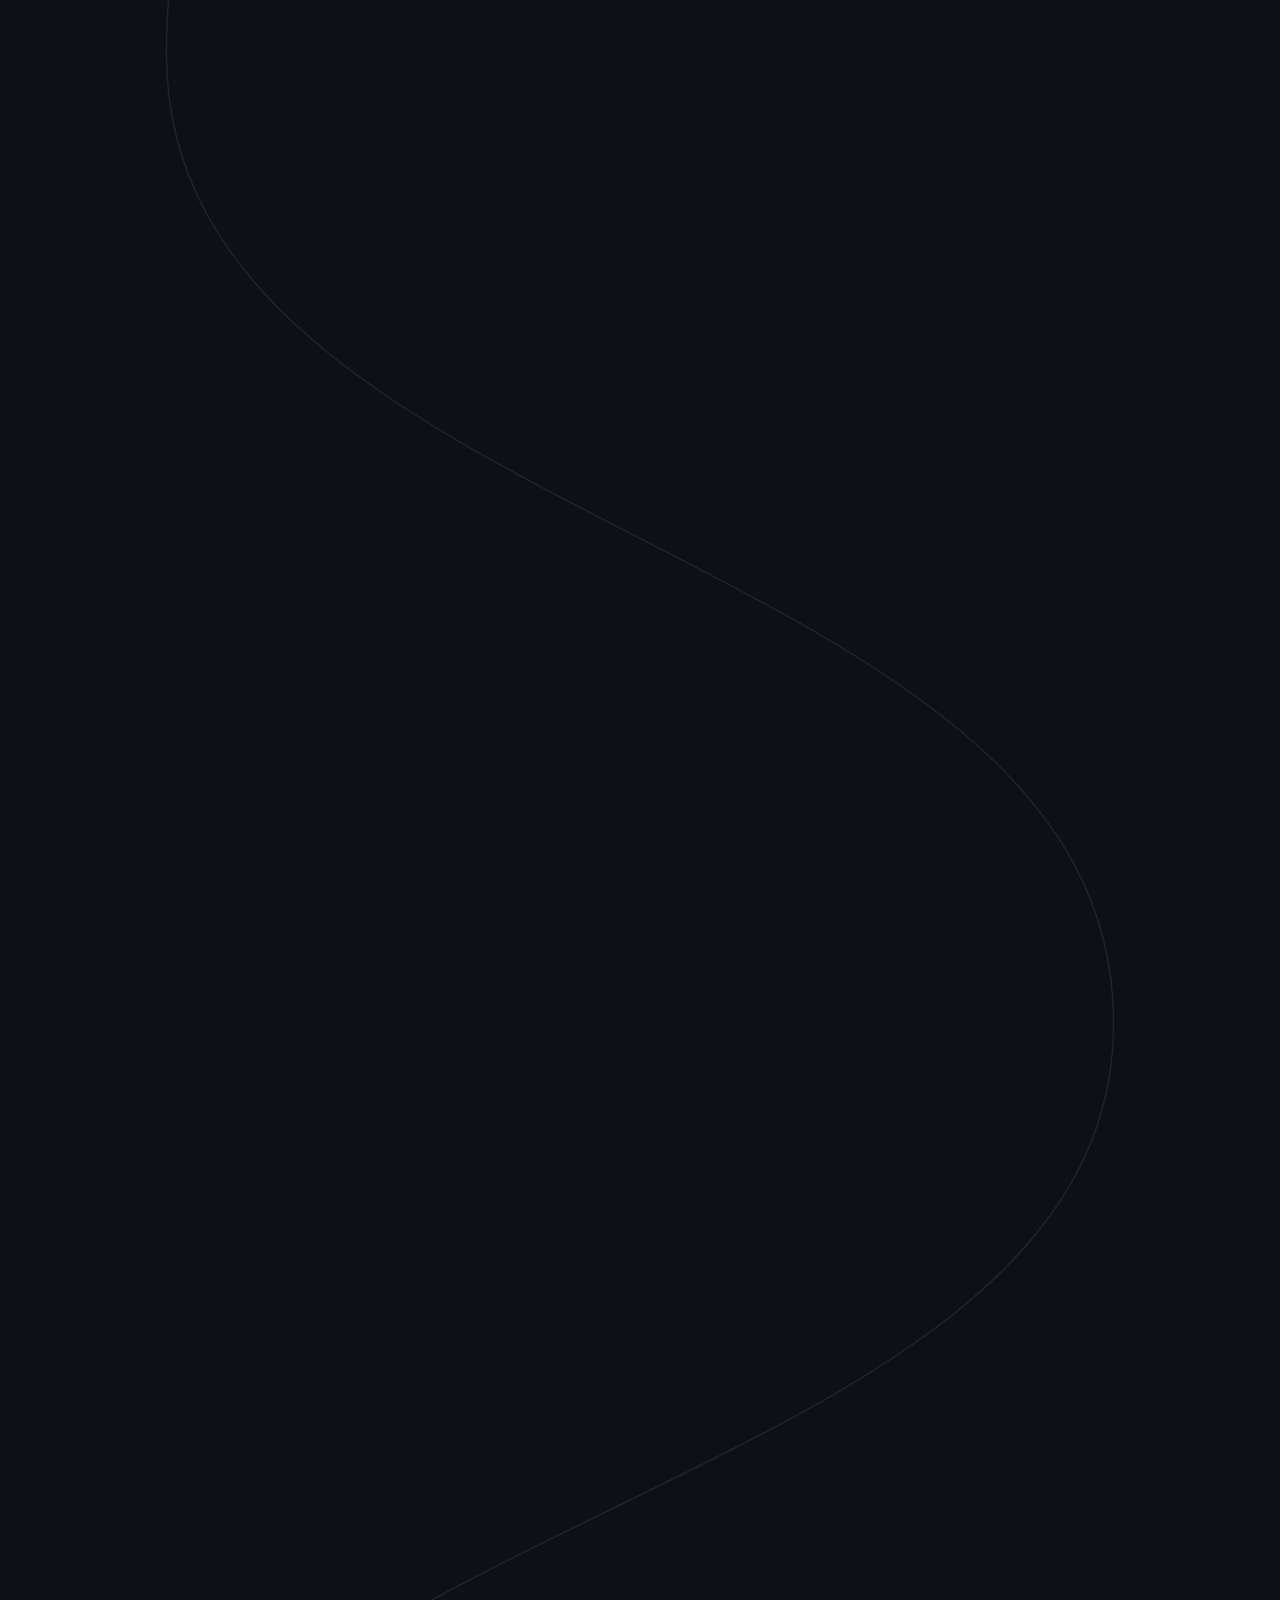
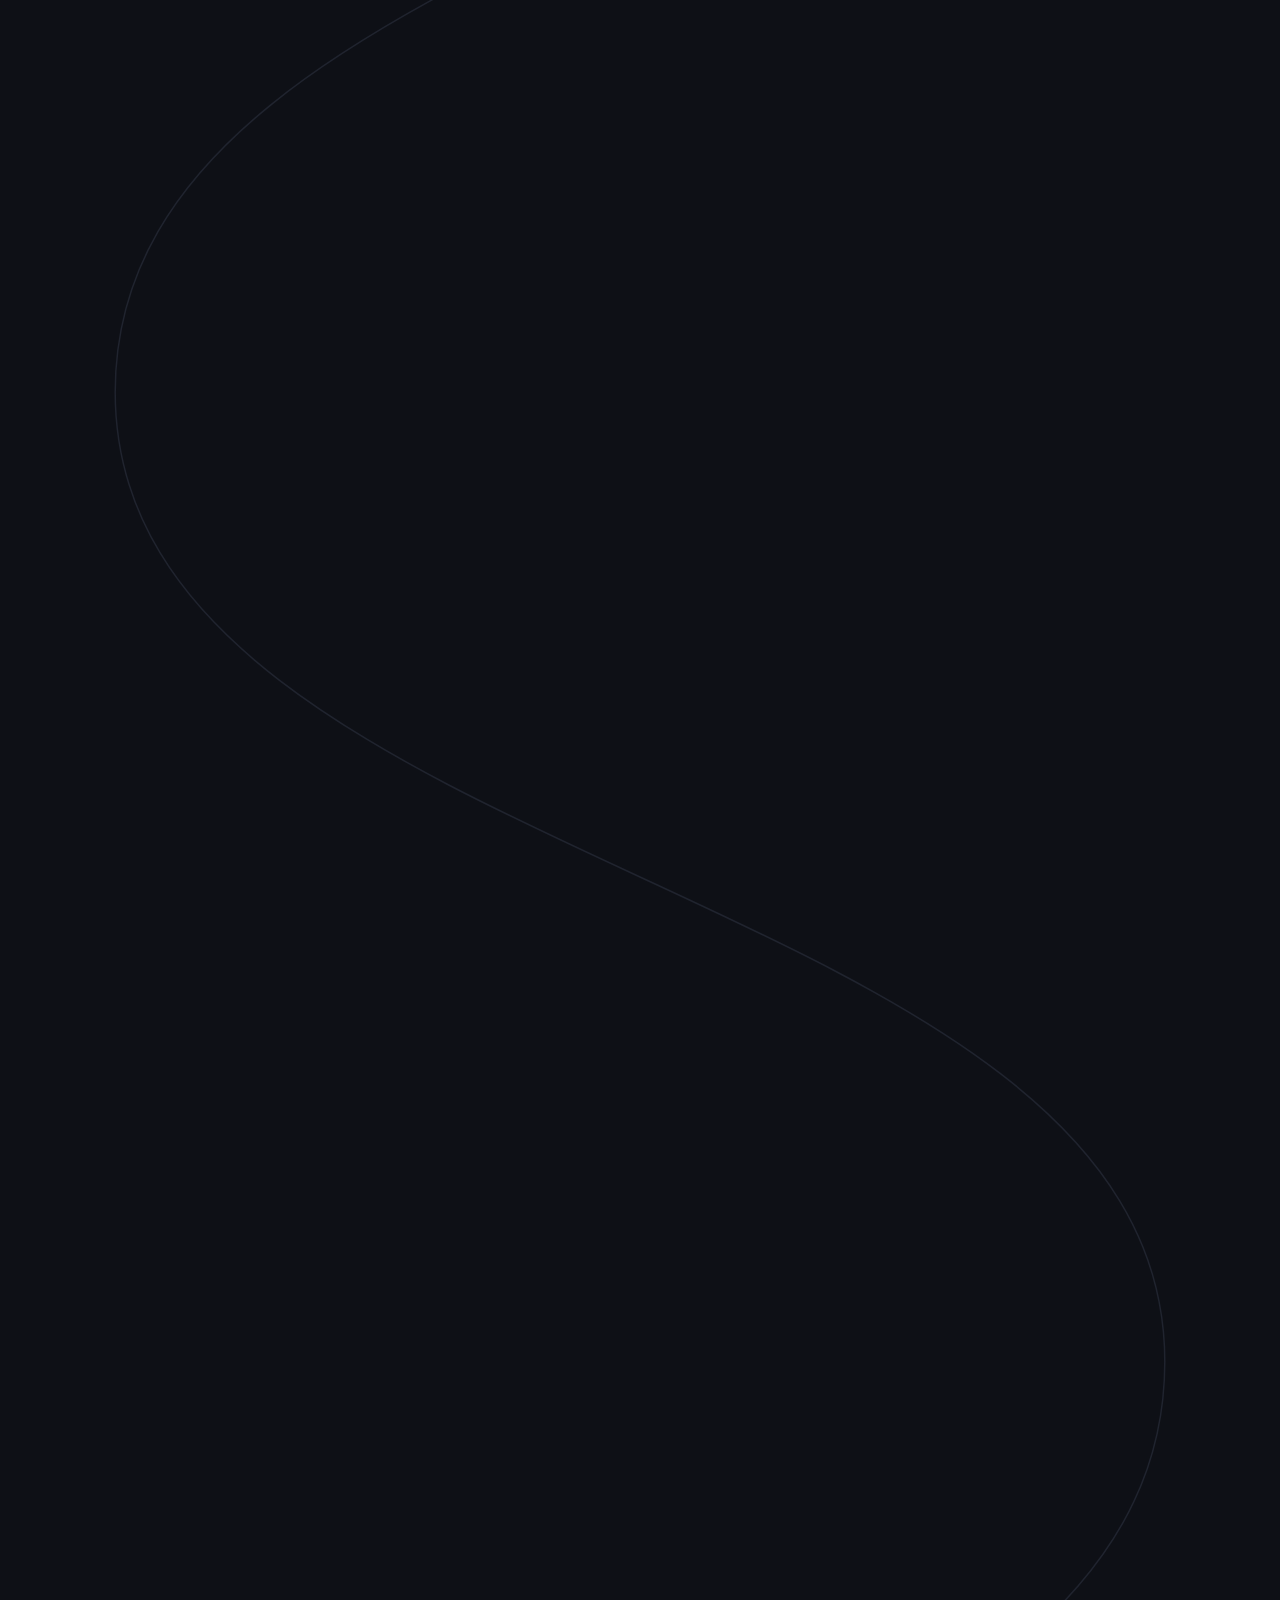
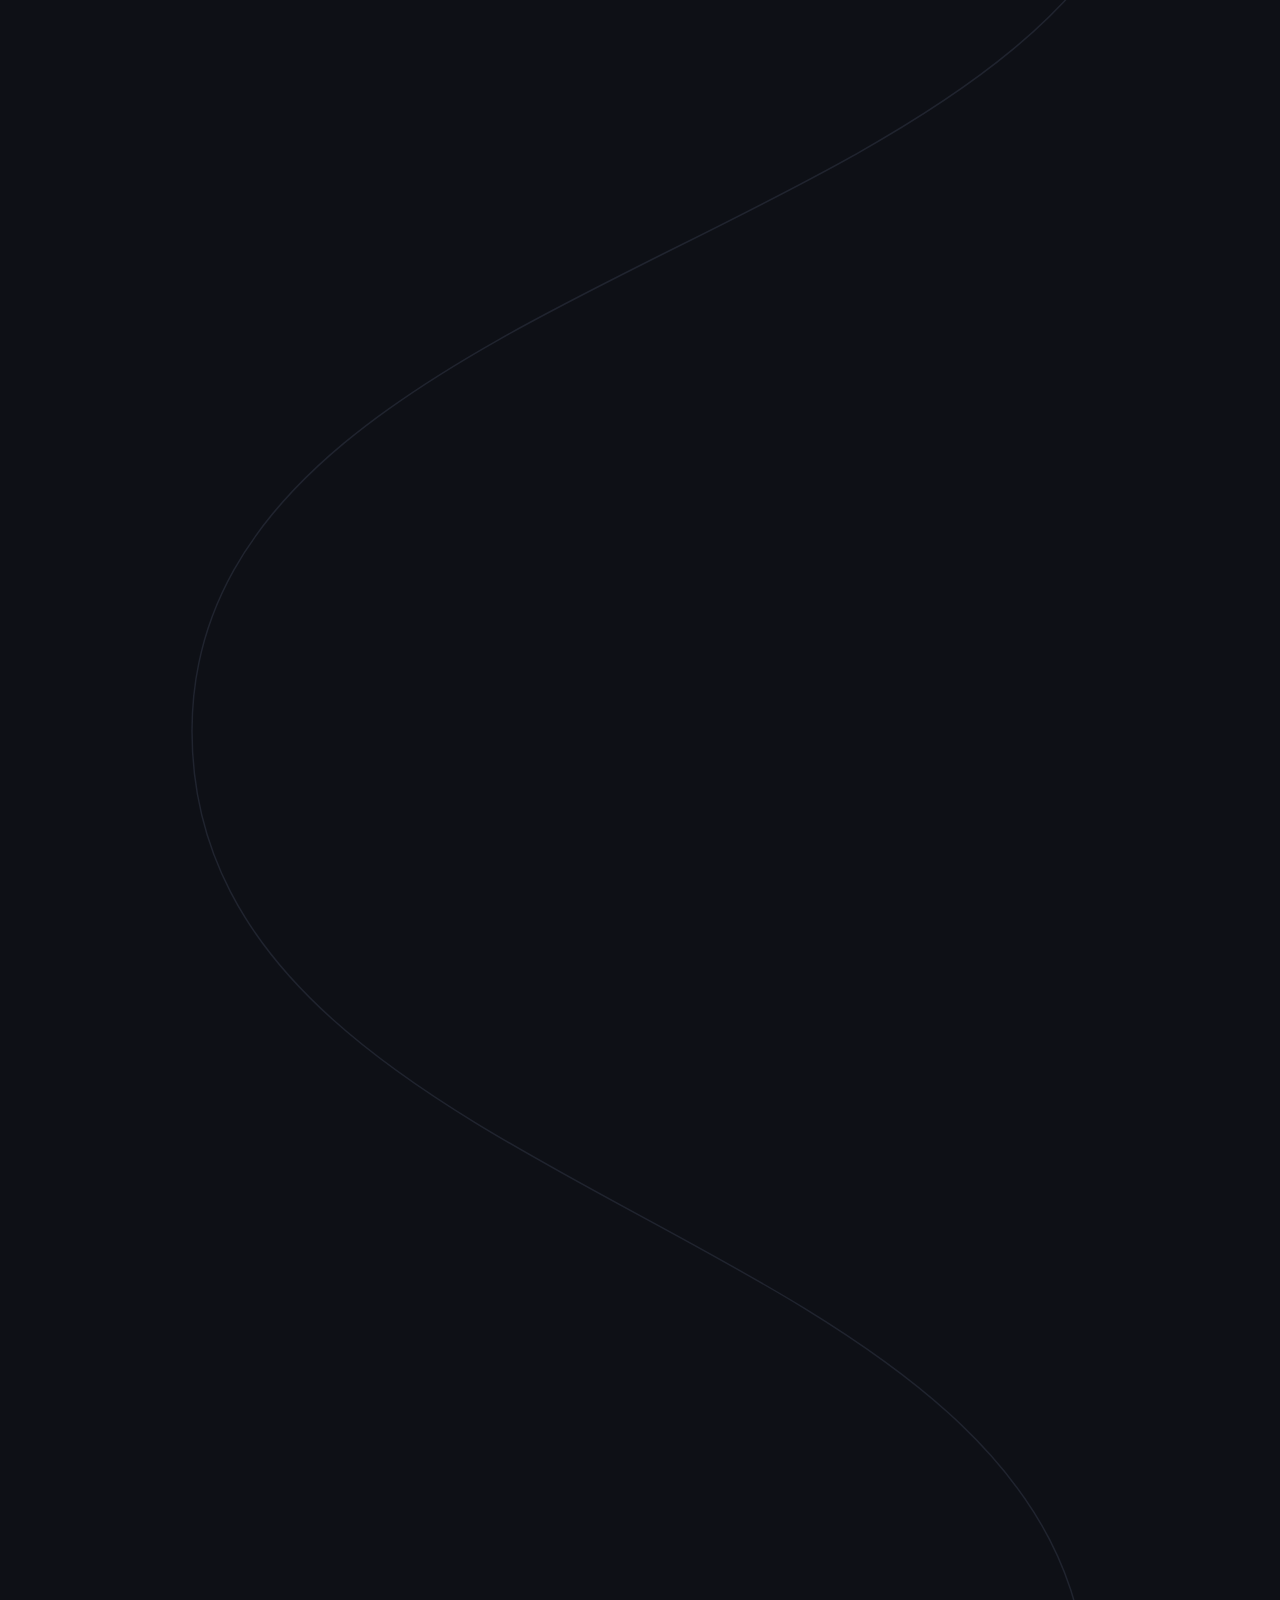
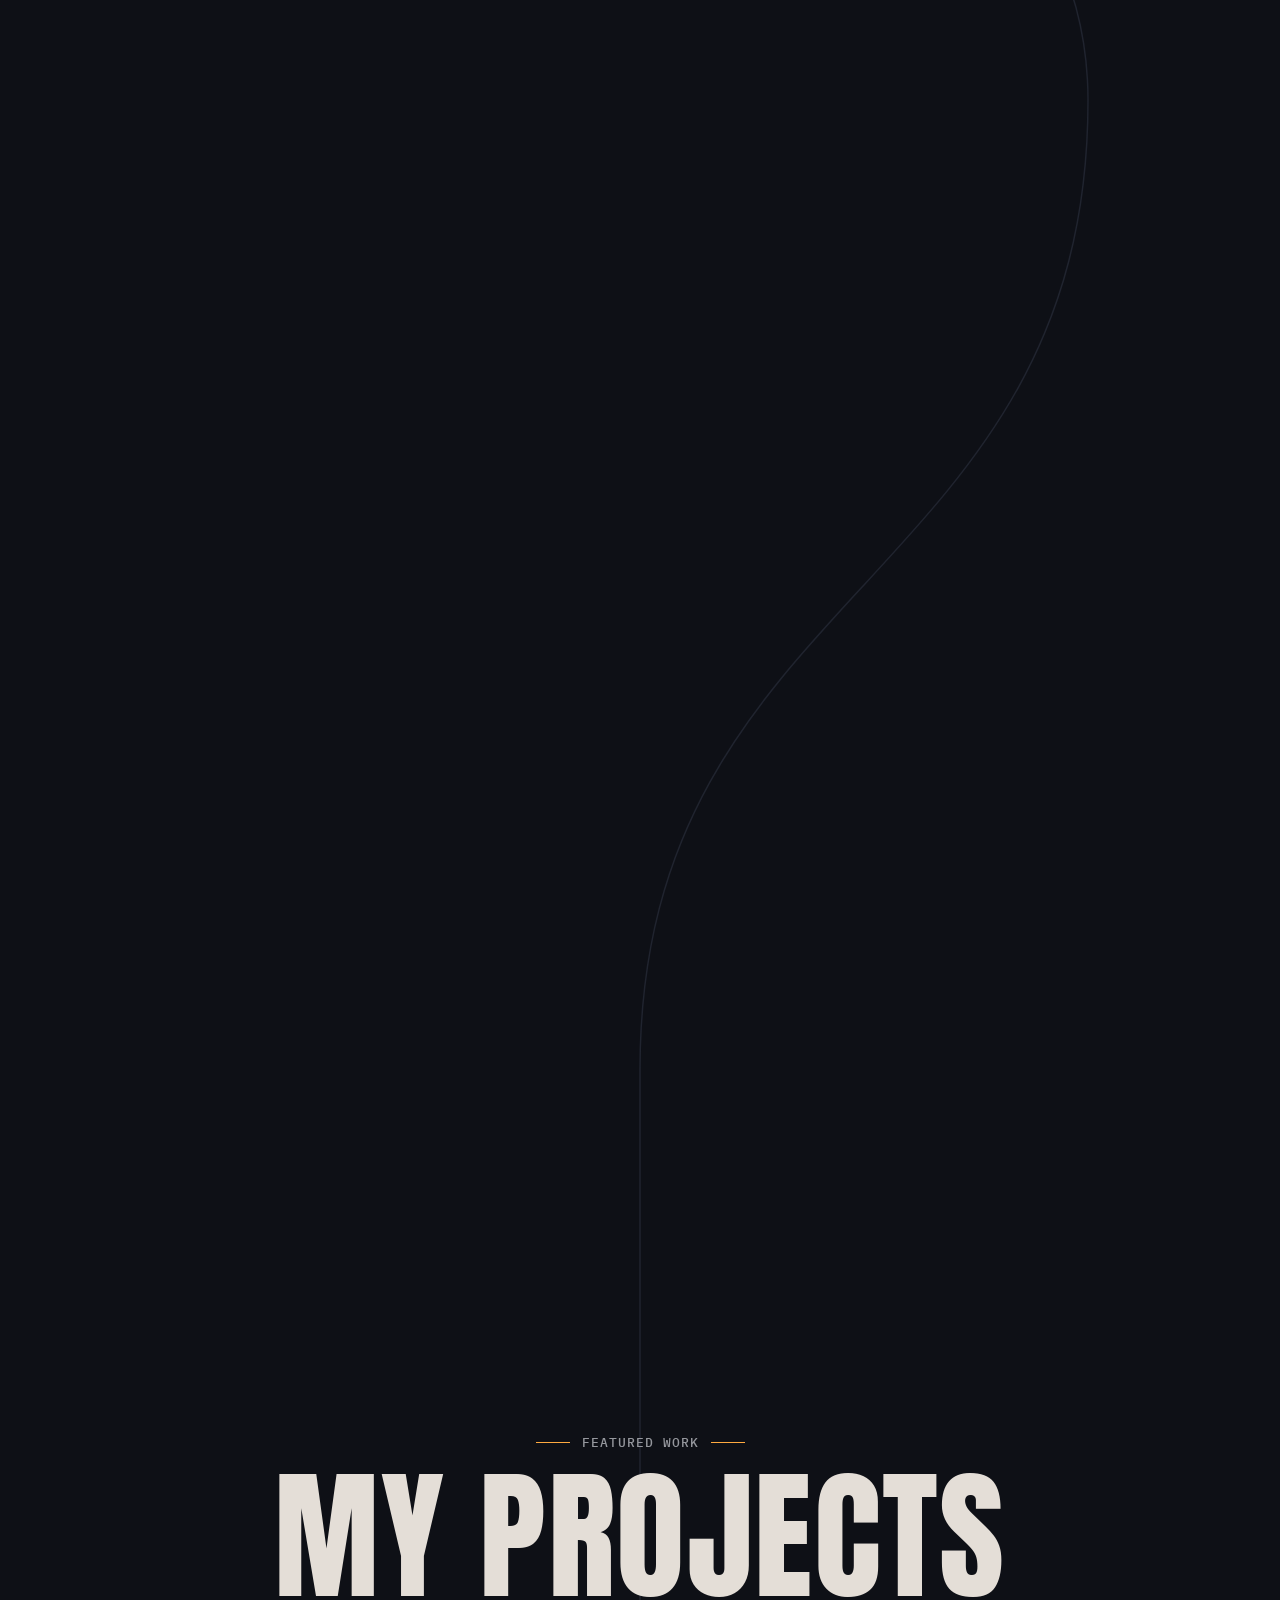
==== commit 092662b4: "Remove all cyber-security content from the profile Drops the CPTE credential and every security fram" ====
--- a/index.html
+++ b/index.html
@@ -12,7 +12,7 @@
 
 <!-- Open Graph / Facebook / LinkedIn -->
 <meta property="og:title" content="Raj Patel — AI Engineer &amp; Full-Stack Developer">
-<meta property="og:description" content="AI Engineer &amp; Full-Stack Developer building in Agentic AI, PyTorch, NLP/LLMs, computer vision and data science. Intel AI for Manufacturing alumnus, CPTE certified.">
+<meta property="og:description" content="AI Engineer &amp; Full-Stack Developer building in Agentic AI, PyTorch, NLP/LLMs, computer vision and data science. Intel AI for Manufacturing alumnus.">
 <meta property="og:type" content="website">
 <meta property="og:url" content="https://portfolio-raj-25.netlify.app/">
 <meta property="og:site_name" content="Raj Patel — Portfolio">
@@ -80,11 +80,6 @@
           "@type": "EducationalOccupationalCredential",
           "name": "Microsoft Elevate × GTU — 12-Week AI/ML Internship",
           "credentialCategory": "Internship Certificate"
-        },
-        {
-          "@type": "EducationalOccupationalCredential",
-          "name": "CPTE — Certified Penetration Testing Engineer",
-          "credentialCategory": "Professional Certification"
         },
         {
           "@type": "EducationalOccupationalCredential",
@@ -976,7 +971,6 @@
       <div class="about-copy reveal">
         <p>Hey! I'm Raj — I love turning ideas into real AI-driven products and finding smarter, faster ways to improve systems. My work lives where machine learning meets working software: <strong>agentic pipelines, computer-vision models and web apps</strong> people actually use.</p>
         <p>I graduated in <strong>Information Technology</strong> from SAL Engineering &amp; Technical Institute (Gujarat Technological University) with an 8.77 CGPA, alongside a <strong>Minor/Honours in Data Science</strong> — GTU's four-semester advanced track, one extra subject every semester, and I qualified for all of it. My final year closed with a <strong>12-week Microsoft Elevate &times; GTU internship</strong> (Jan–Apr 2026), where NeuroAssist was my capstone.</p>
-        <p>Before AI took over my keyboard I earned the <strong>CPTE — Certified Penetration Testing Engineer</strong> credential — so I build with an attacker's eye for what can break.</p>
         <p>And I vibe-code full products end to end: Django backends, Streamlit tools, REST APIs, dashboards — <strong>shipped and deployed, not just committed.</strong> Always curious, always learning, always levelling up.</p>
       </div>
       <div class="stack-groups reveal">
@@ -1067,10 +1061,6 @@
         <img src="certificates/Microsoft Elevate x GTU - 12 Week Internship.jpg" alt="Microsoft Elevate GTU internship certificate" loading="lazy" onerror="this.closest('.vcard').classList.add('noimg')">
         <span class="vtag">Microsoft Elevate &times; GTU — 12-Week Internship</span>
       </a>
-      <a class="vcard" href="https://drive.google.com/file/d/14GhWWm-W61zGIhziyXJTzulcRXn3sfe9/view" target="_blank" rel="noopener">
-        <img src="certificates/CPTE - Certified Penetration Testing Engineer.jpg" alt="CPTE certificate" loading="lazy" onerror="this.closest('.vcard').classList.add('noimg')">
-        <span class="vtag">CPTE — Certified Penetration Testing Engineer</span>
-      </a>
       <a class="vcard" href="https://drive.google.com/file/d/1xTo7HGPQPAFa1i58keIJwbAopnTyXBPq/view" target="_blank" rel="noopener">
         <img src="certificates/IELTS - Overall 7.0 - CEFR C1.jpg" alt="IELTS test report form, overall band 7.0" loading="lazy" onerror="this.closest('.vcard').classList.add('noimg')">
         <span class="vtag">IELTS — Overall 7.0 &middot; CEFR C1</span>
@@ -1262,12 +1252,6 @@
         <span class="tag">Honours</span>
         <h3>Minor/Honours in Data Science — GTU advanced track</h3>
         <p>One extra subject per semester for four semesters, on top of the core IT degree — qualified for the full track.</p>
-      </div>
-      <div class="mile reveal">
-        <span class="tag">Security</span>
-        <h3>CPTE certified</h3>
-        <p>Certified Penetration Testing Engineer — security thinking baked into everything I ship.</p>
-        <a class="mile-link" href="https://drive.google.com/file/d/14GhWWm-W61zGIhziyXJTzulcRXn3sfe9/view" target="_blank" rel="noopener">View certificate &#8599;</a>
       </div>
       <div class="mile reveal">
         <span class="tag">Open Source</span>
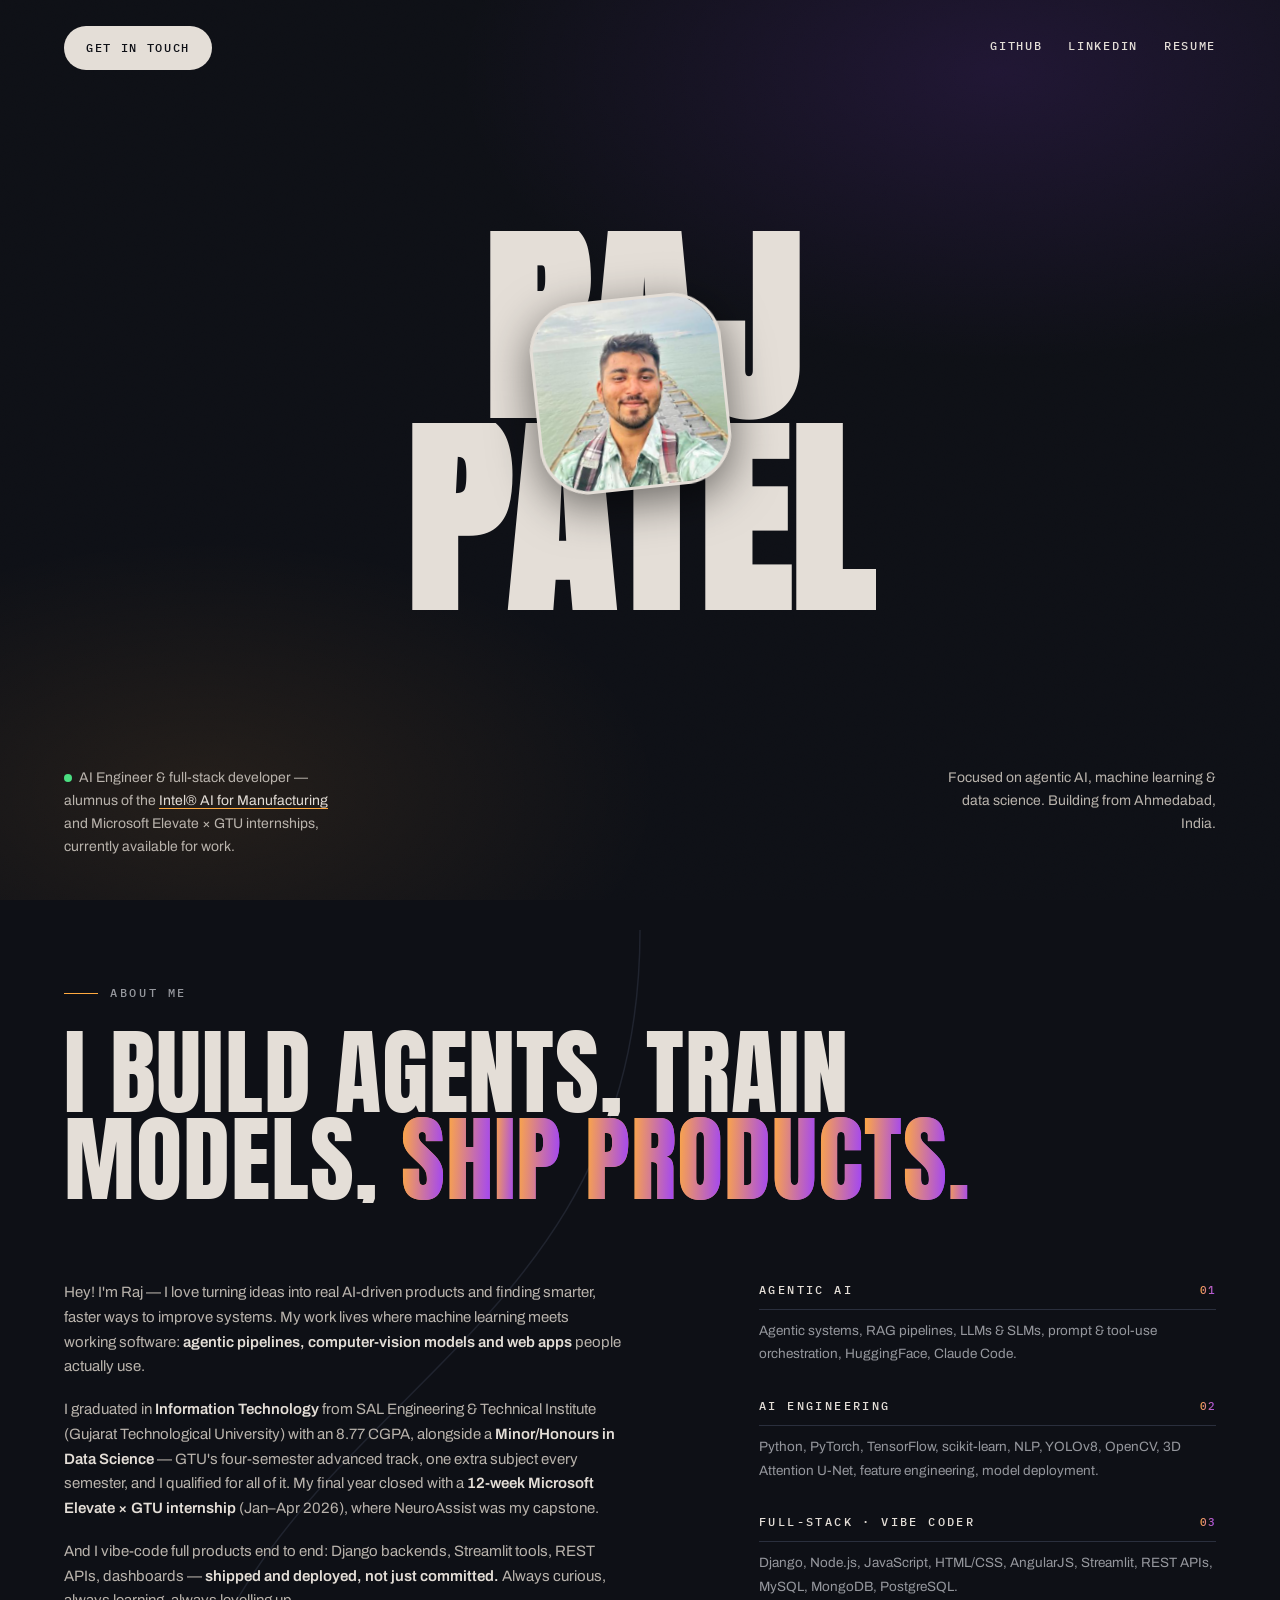
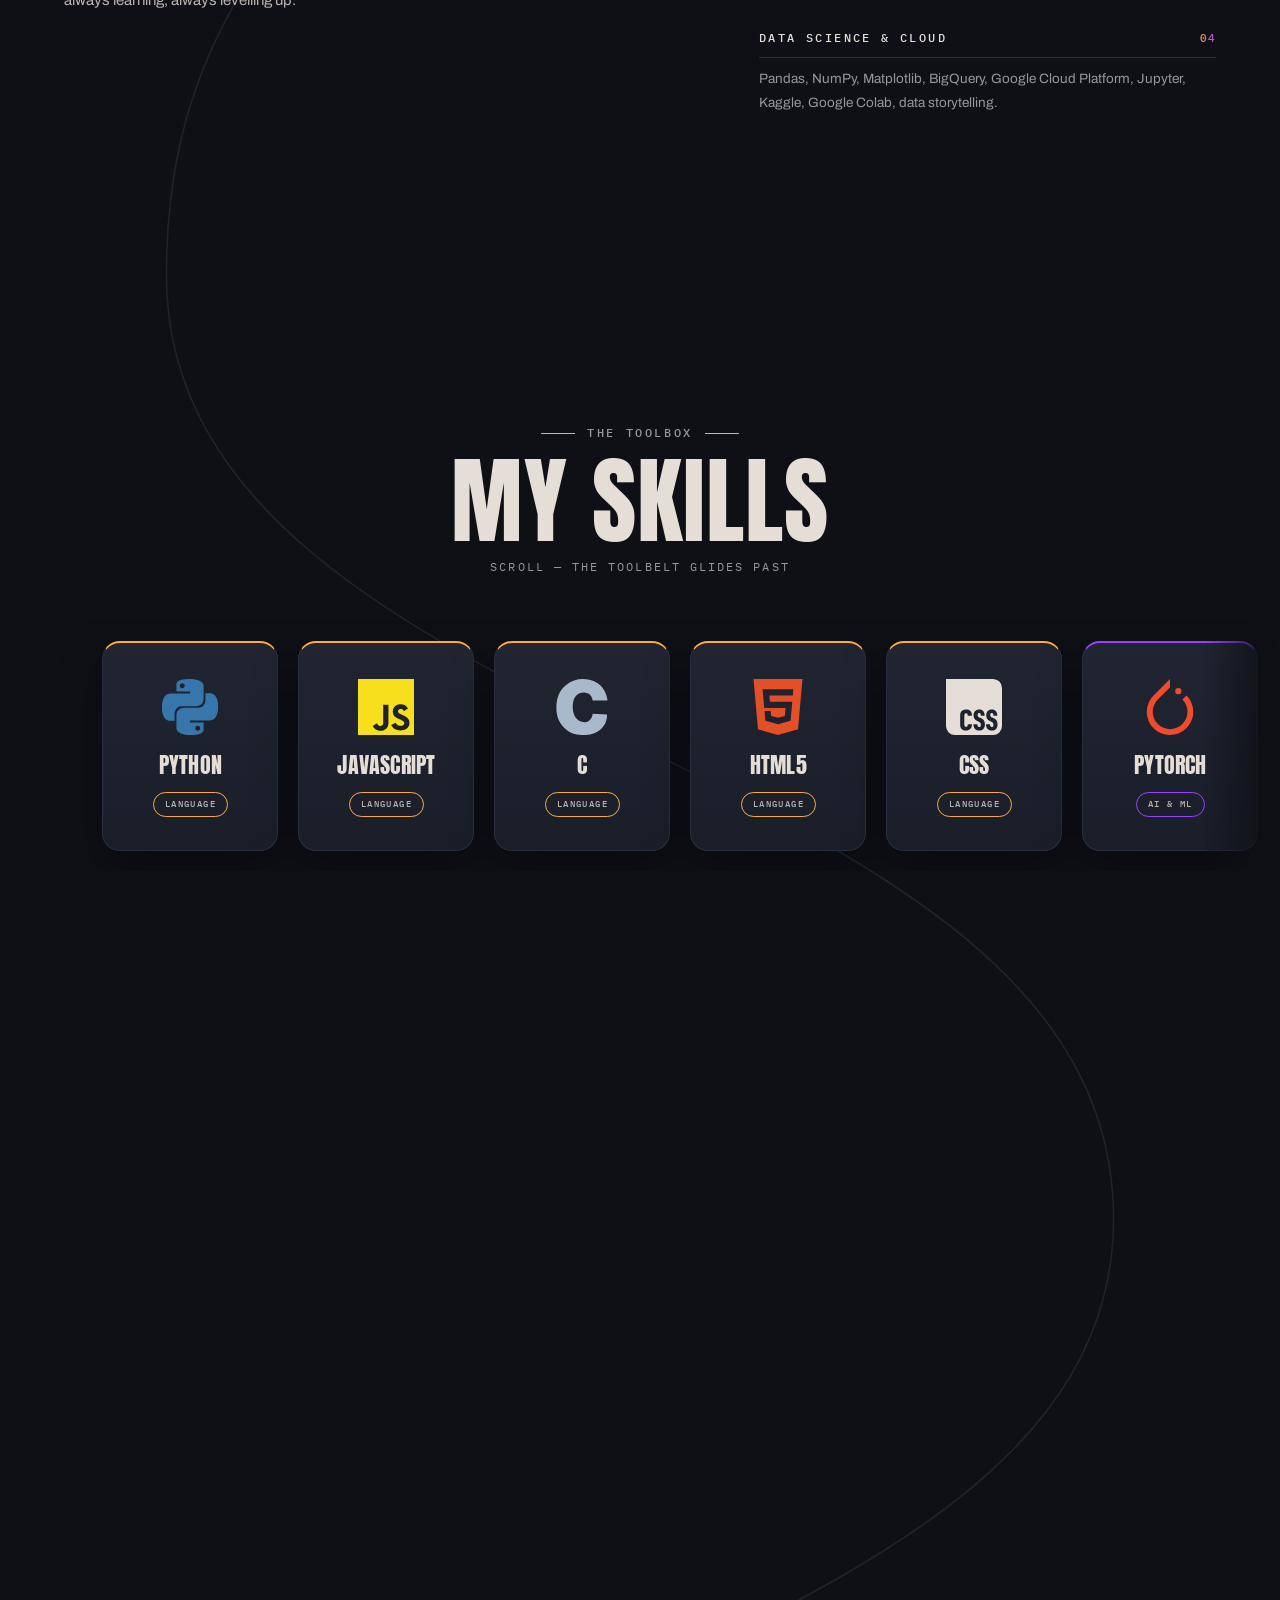
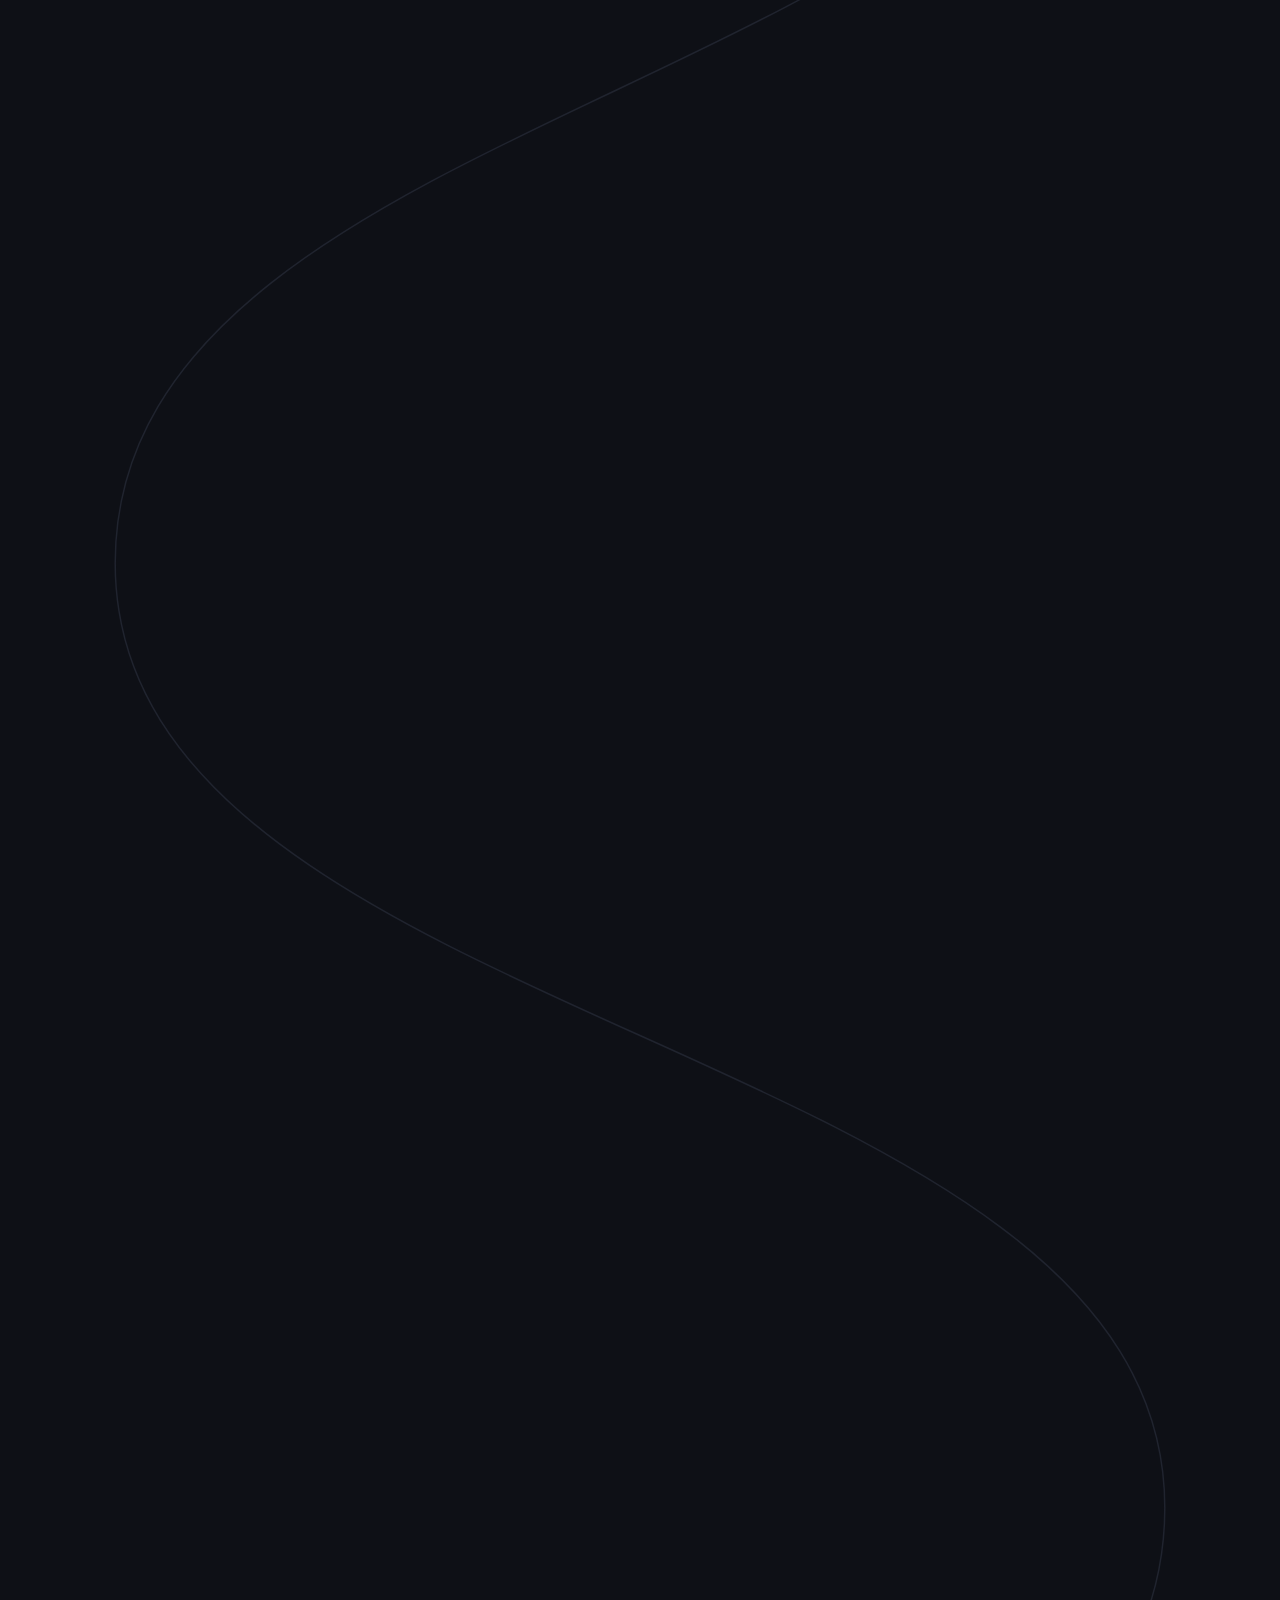
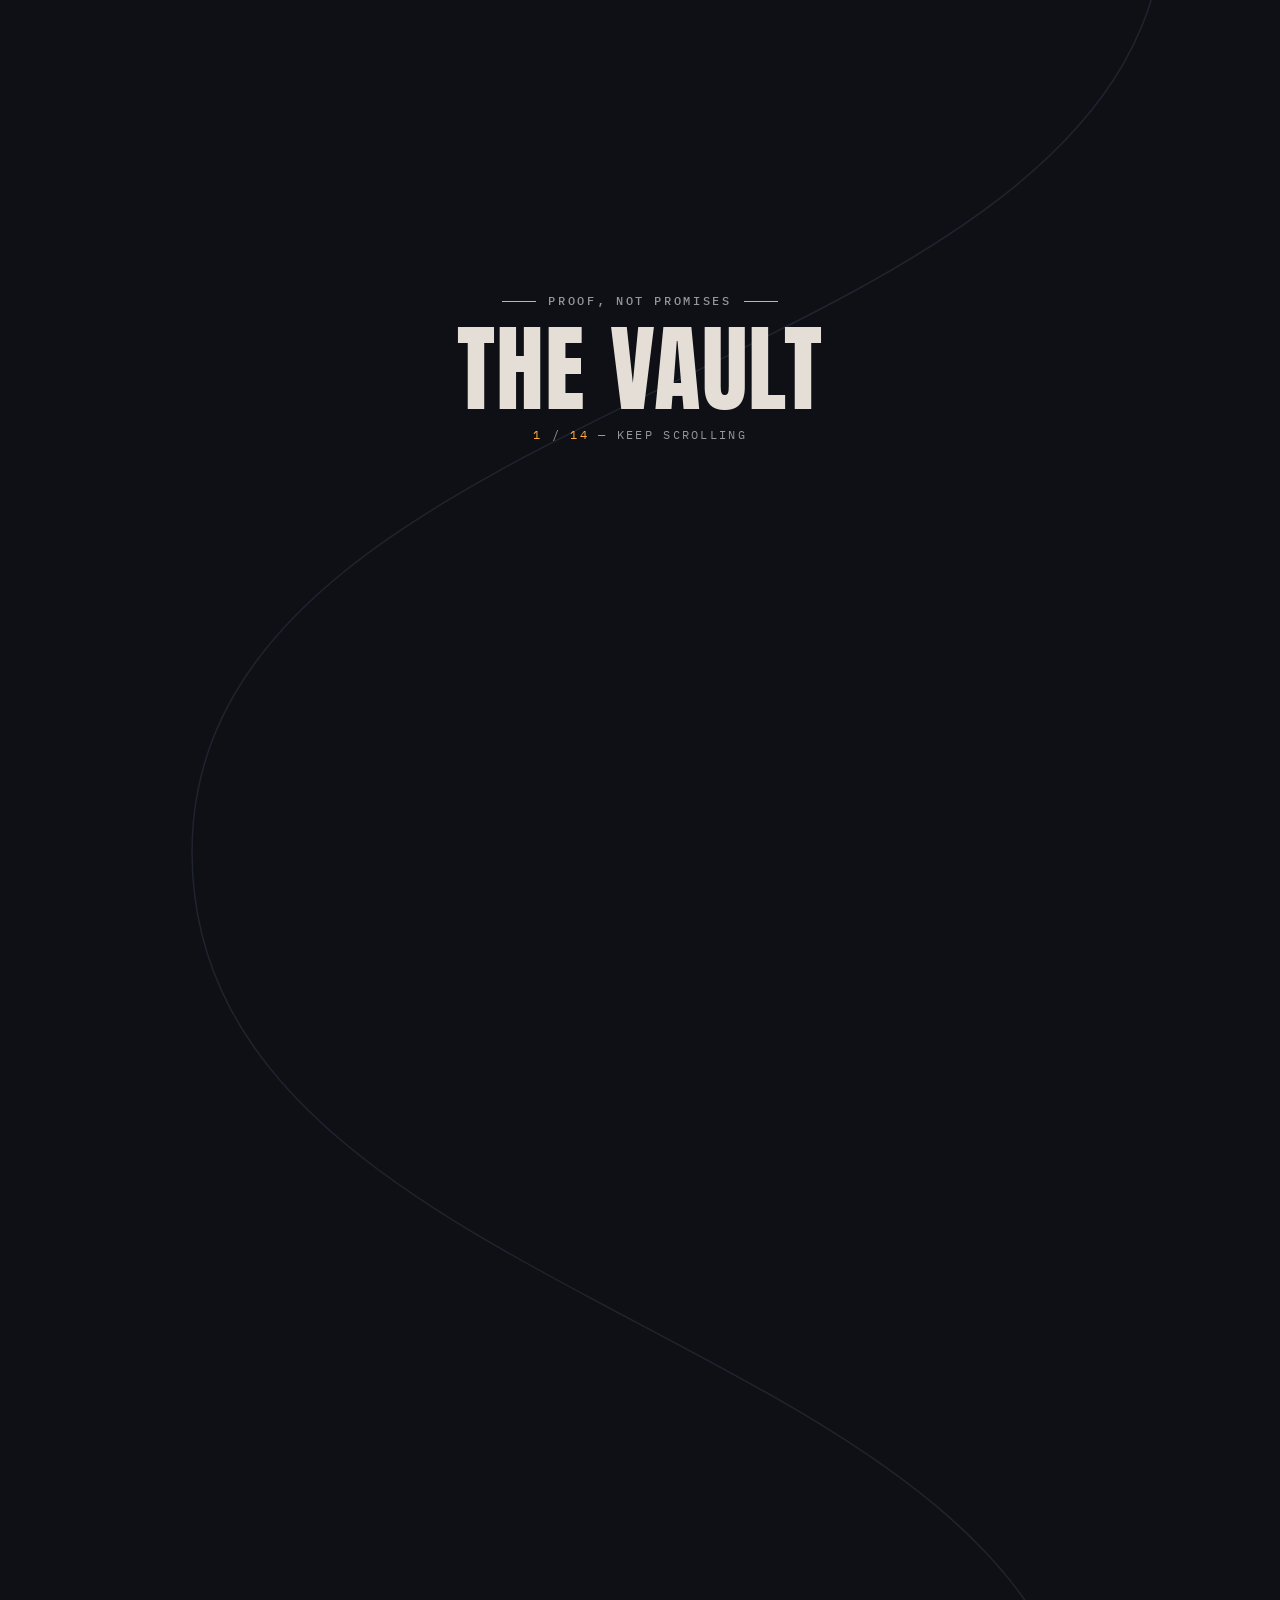
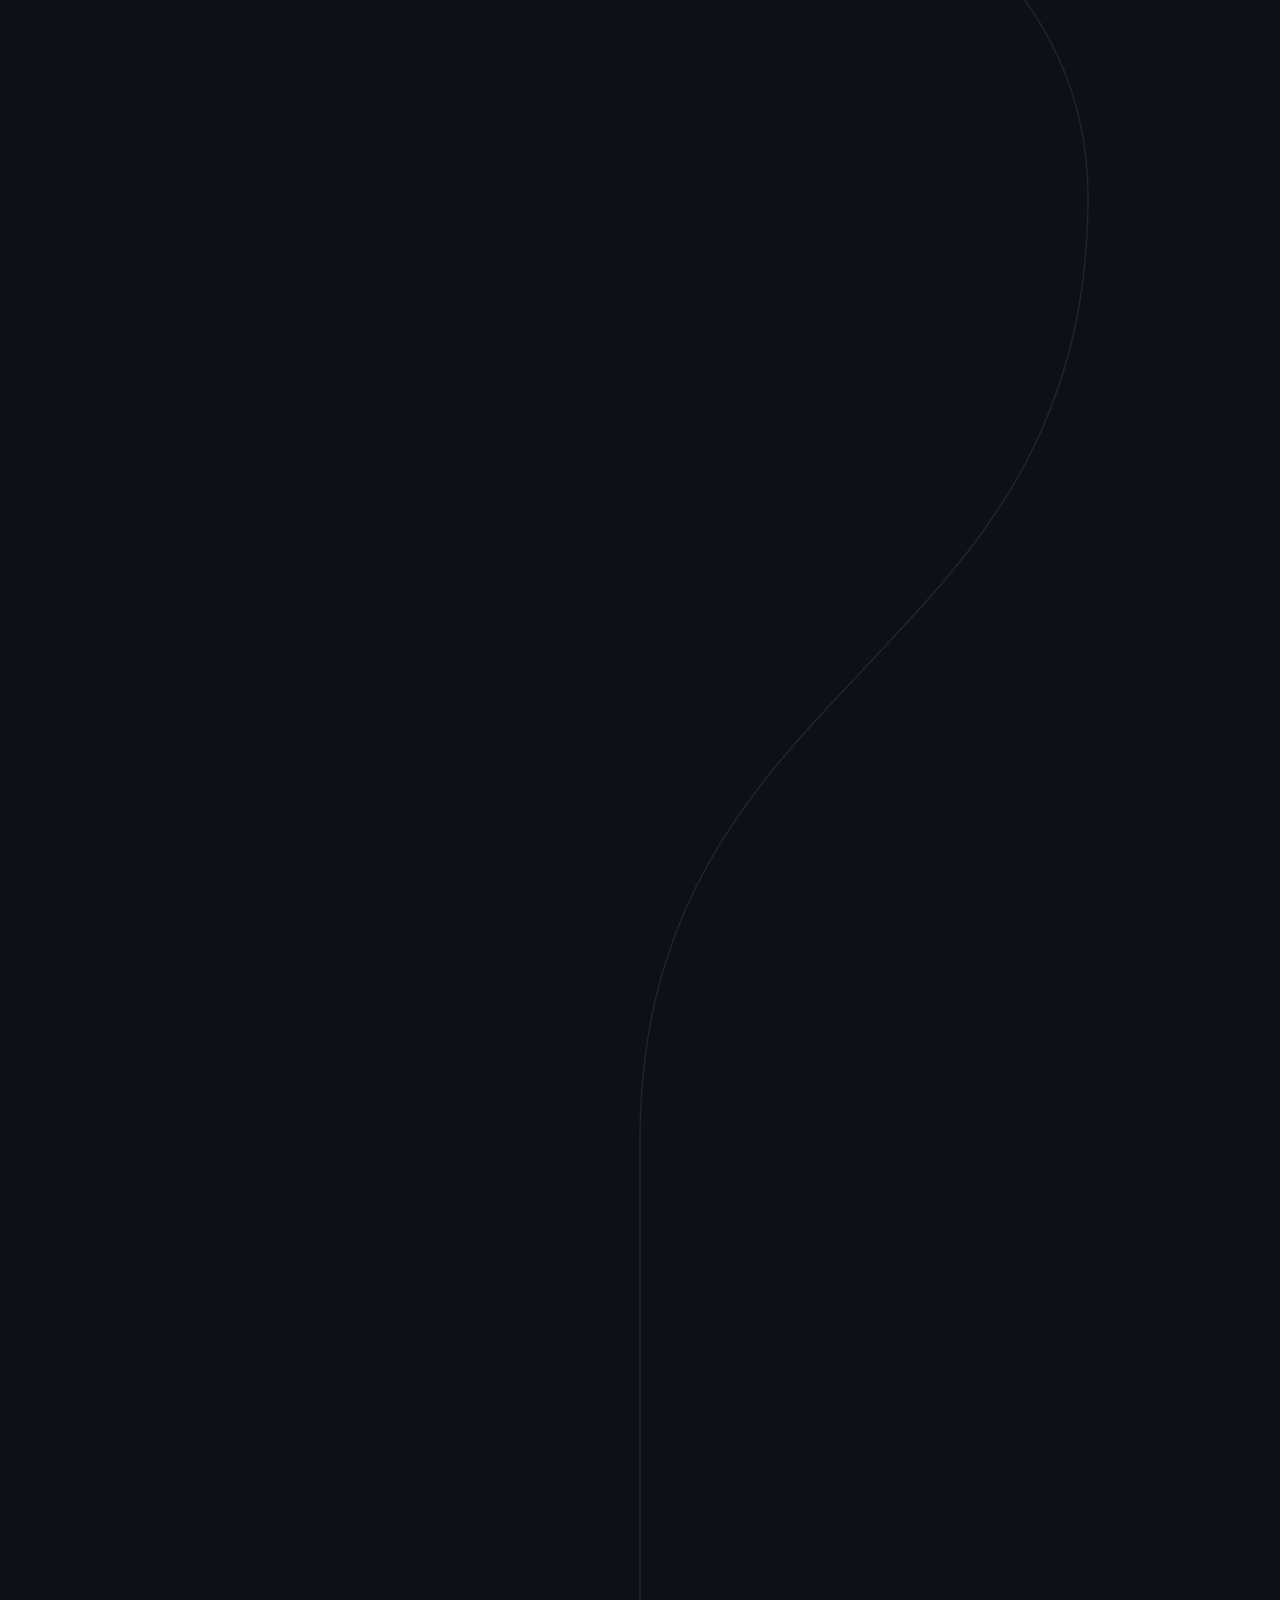
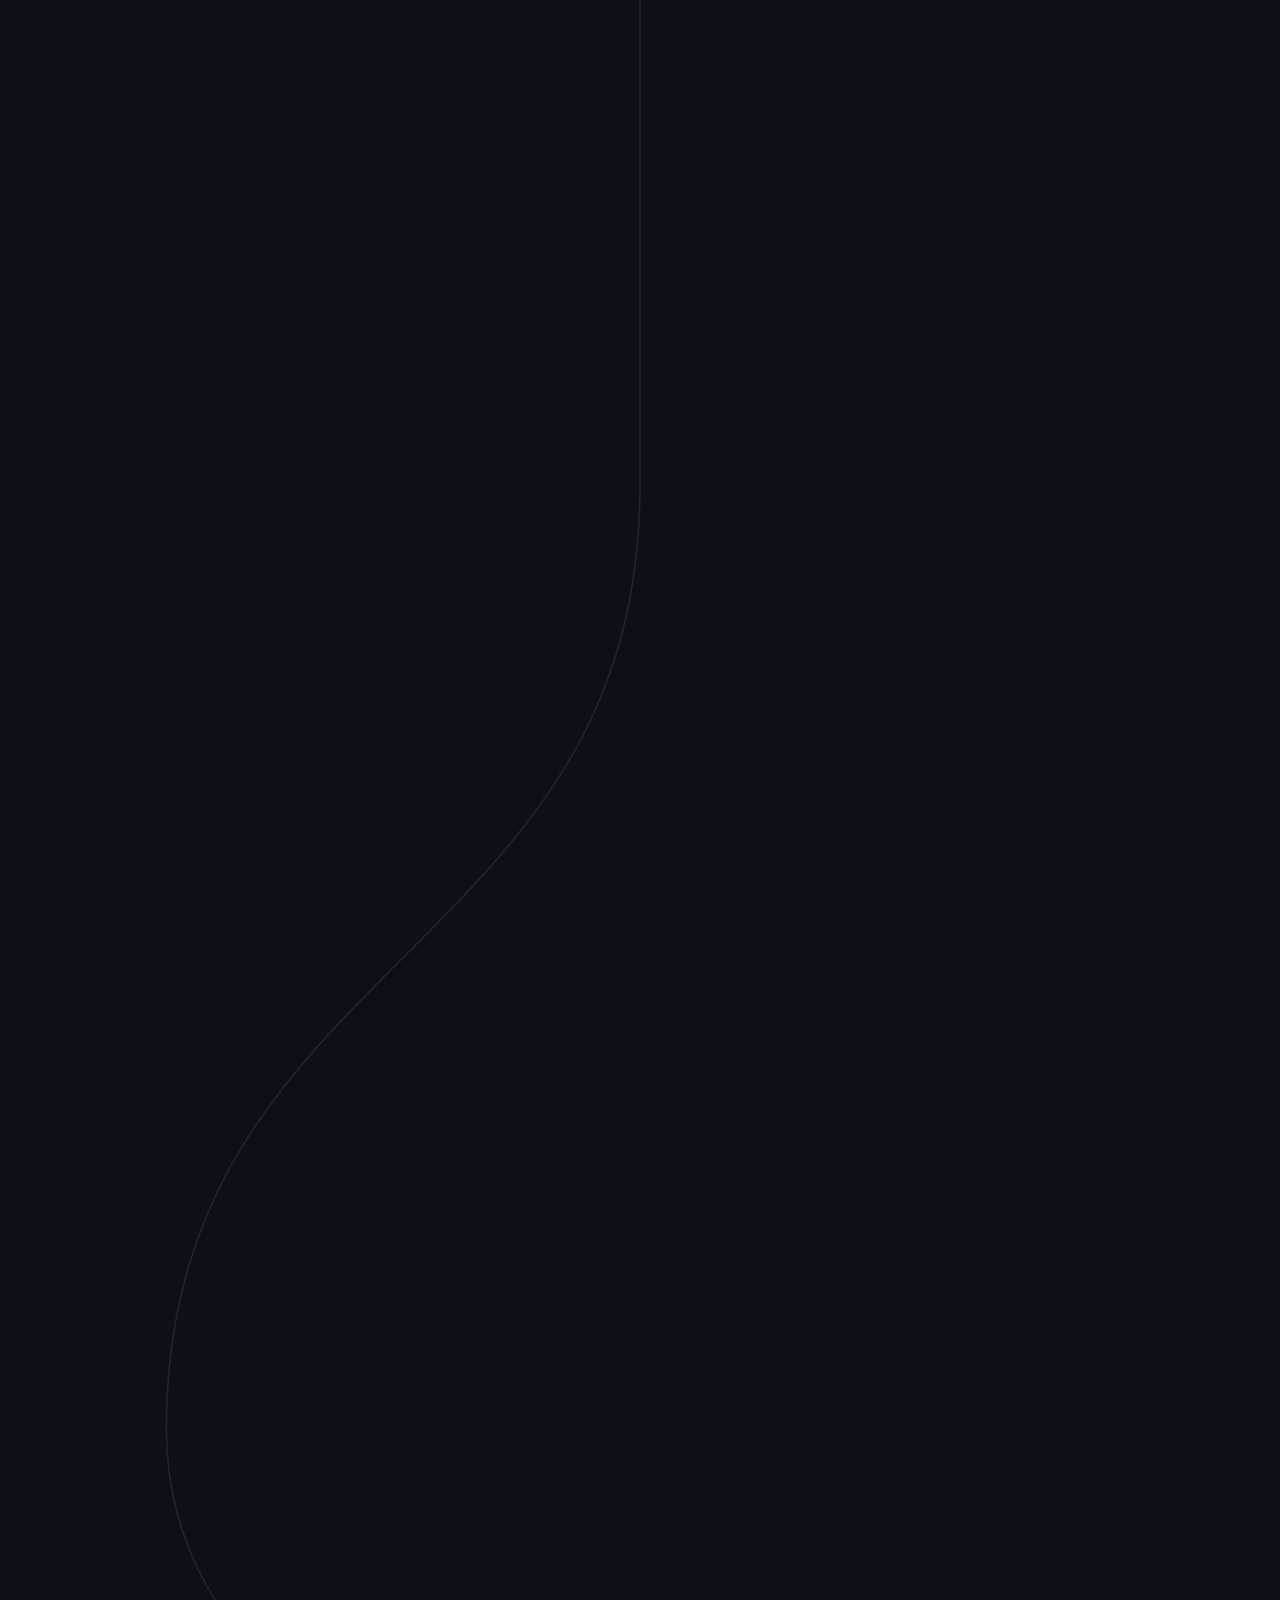
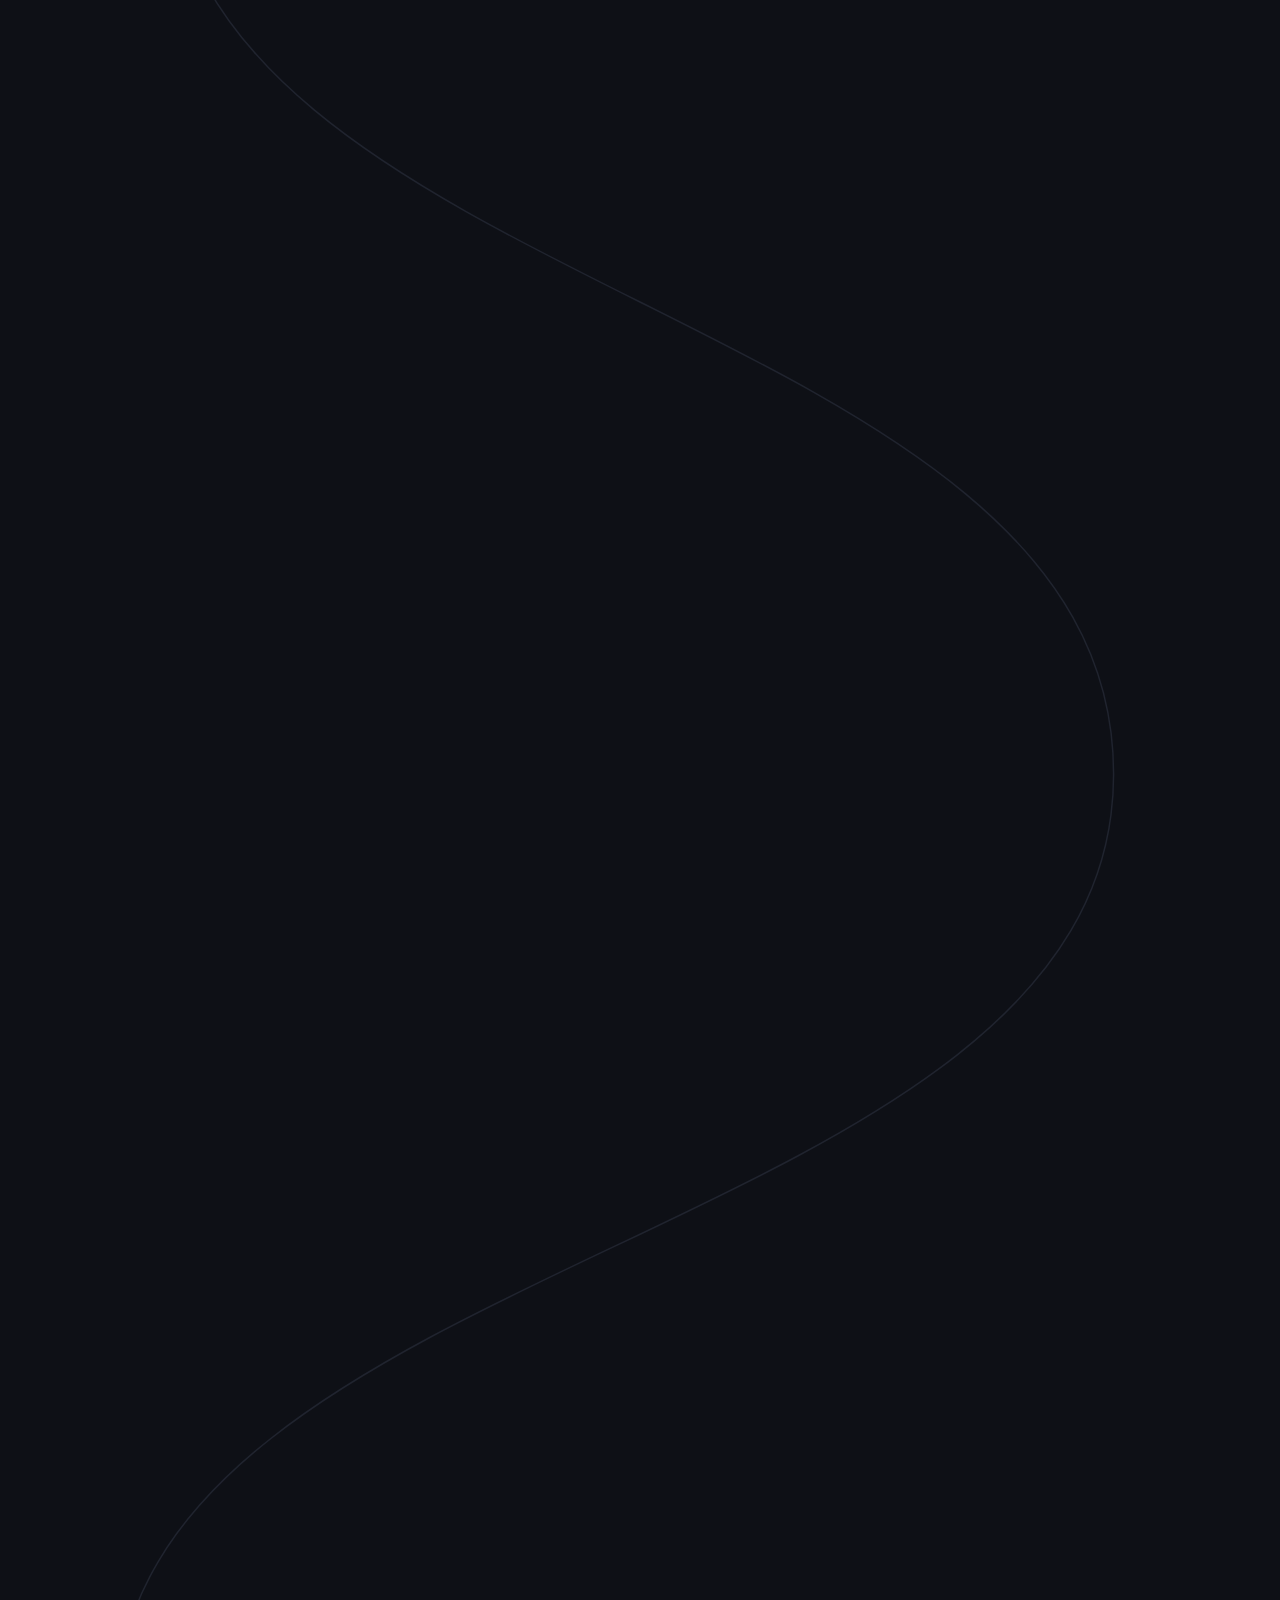
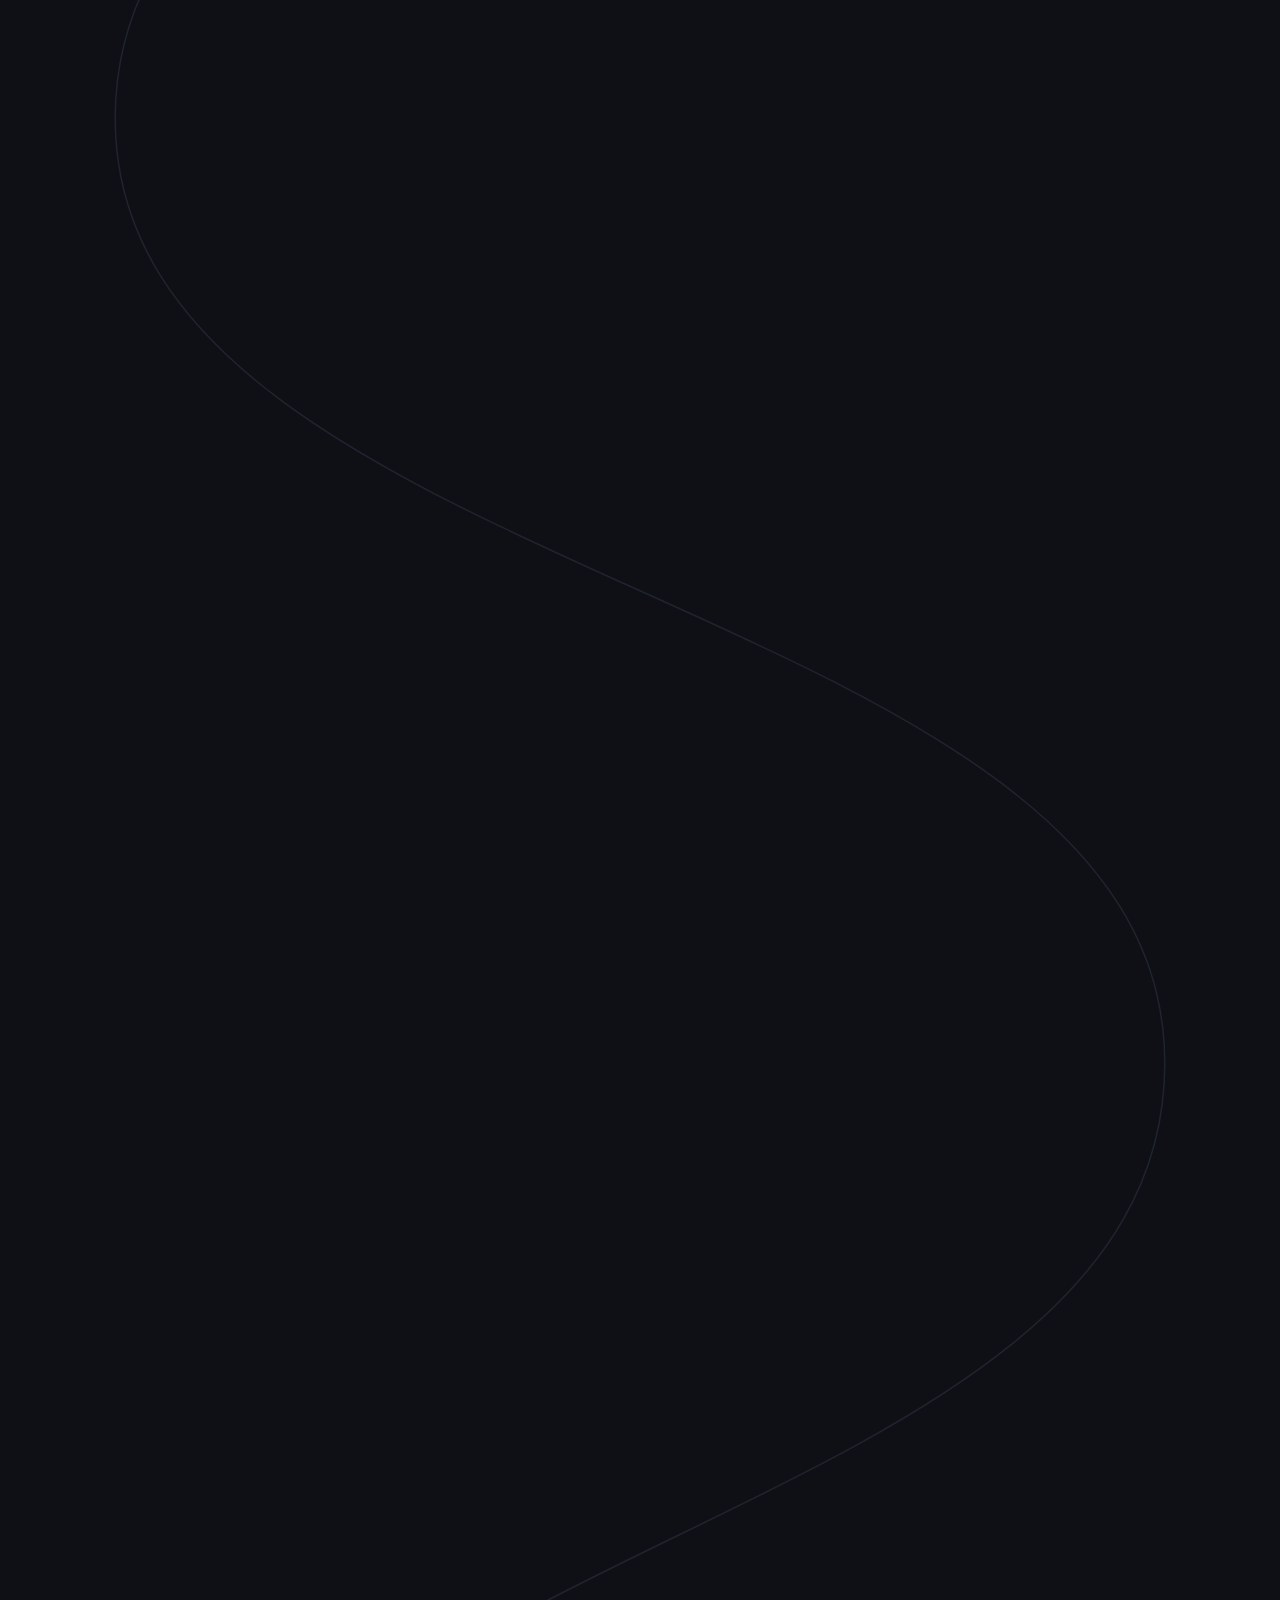
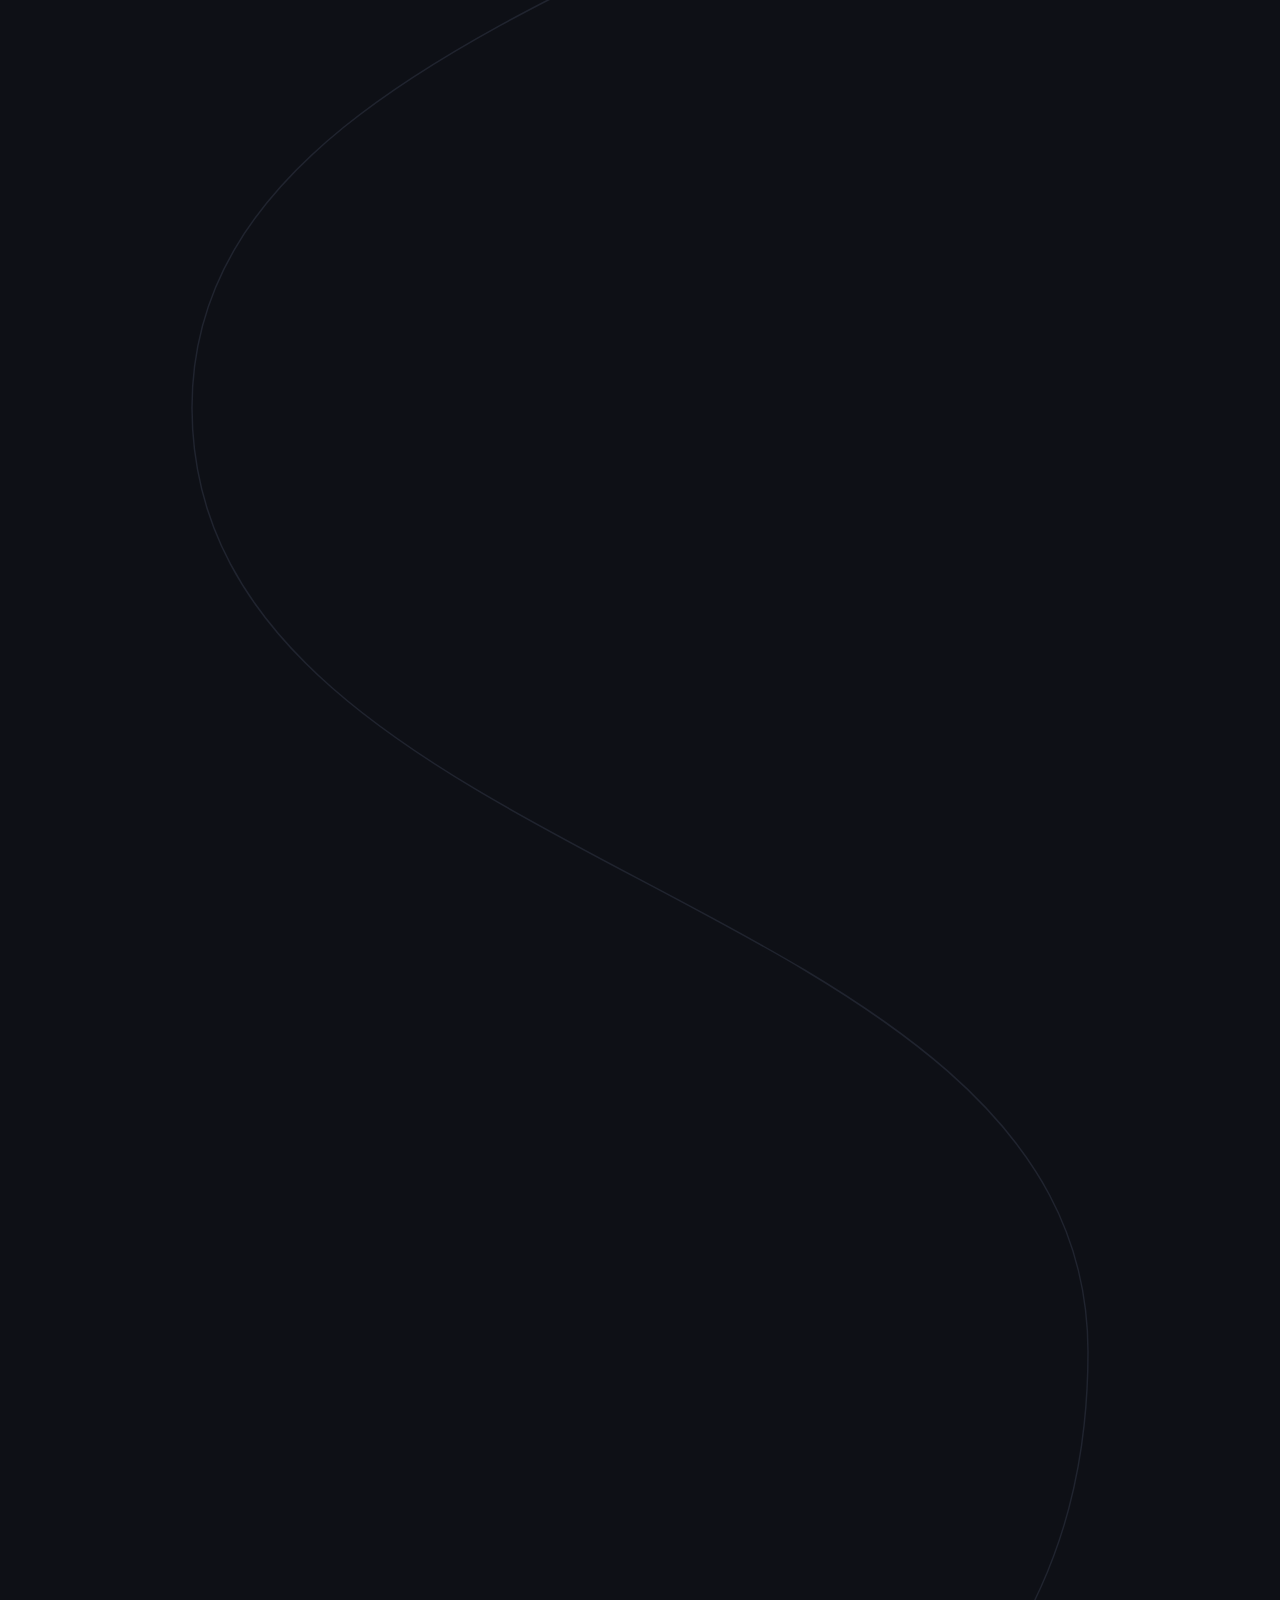
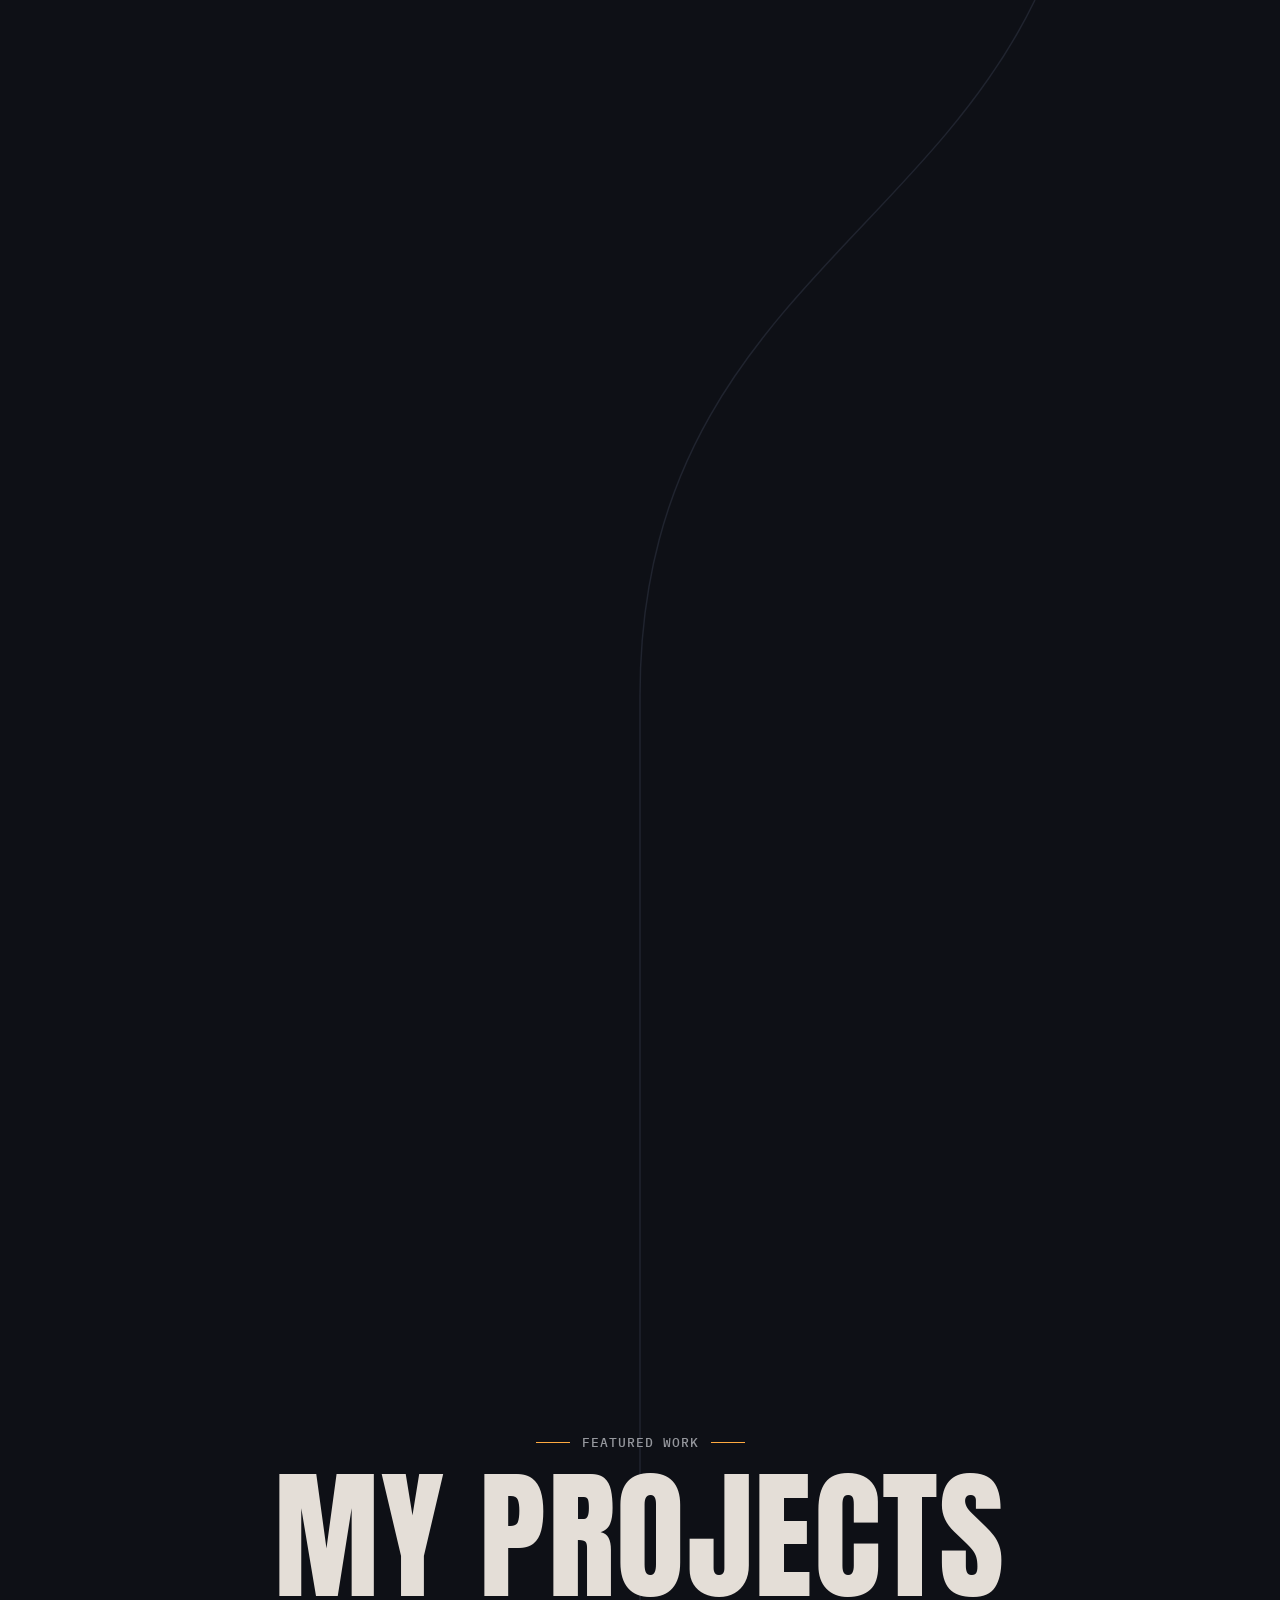
==== commit 64cb7a30: "Target local + AI/ML keywords: Ahmedabad, AI Engineer, Full-Stack On-page work for "AI Engineer in A" ====
--- a/index.html
+++ b/index.html
@@ -4,15 +4,15 @@
 <meta charset="UTF-8">
 <meta name="viewport" content="width=device-width, initial-scale=1.0">
 <title>Raj Patel — AI Engineer &amp; Full-Stack Developer</title>
-<meta name="description" content="Raj Patel — AI Engineer & Full-Stack Developer. Agentic AI, PyTorch, NLP/LLMs and computer vision. Intel AI for Manufacturing alumnus.">
+<meta name="description" content="Raj Patel — AI Engineer & Full-Stack Developer in Ahmedabad, India. Agentic AI, machine learning, deep learning, NLP/LLMs and computer vision.">
 <link rel="canonical" href="https://portfolio-raj-25.netlify.app/">
 <meta name="author" content="Raj Patel">
 <meta name="robots" content="index, follow, max-image-preview:large, max-snippet:-1, max-video-preview:-1">
 <meta name="googlebot" content="index, follow">
 
 <!-- Open Graph / Facebook / LinkedIn -->
-<meta property="og:title" content="Raj Patel — AI Engineer &amp; Full-Stack Developer">
-<meta property="og:description" content="AI Engineer &amp; Full-Stack Developer building in Agentic AI, PyTorch, NLP/LLMs, computer vision and data science. Intel AI for Manufacturing alumnus.">
+<meta property="og:title" content="Raj Patel — AI Engineer &amp; Full-Stack Developer | Ahmedabad">
+<meta property="og:description" content="AI Engineer &amp; Full-Stack Developer in Ahmedabad, India. Agentic AI, machine learning, deep learning, NLP/LLMs and computer vision. Intel AI for Manufacturing alumnus.">
 <meta property="og:type" content="website">
 <meta property="og:url" content="https://portfolio-raj-25.netlify.app/">
 <meta property="og:site_name" content="Raj Patel — Portfolio">
@@ -26,8 +26,8 @@
 
 <!-- Twitter / X -->
 <meta name="twitter:card" content="summary_large_image">
-<meta name="twitter:title" content="Raj Patel — AI Engineer &amp; Full-Stack Developer">
-<meta name="twitter:description" content="AI Engineer &amp; Full-Stack Developer building in Agentic AI, PyTorch, NLP/LLMs, computer vision and data science.">
+<meta name="twitter:title" content="Raj Patel — AI Engineer &amp; Full-Stack Developer | Ahmedabad">
+<meta name="twitter:description" content="AI Engineer &amp; Full-Stack Developer in Ahmedabad, India — agentic AI, machine learning, deep learning, NLP/LLMs and computer vision.">
 <meta name="twitter:image" content="https://portfolio-raj-25.netlify.app/og-image.png">
 <meta name="twitter:image:alt" content="Raj Patel — AI Engineer &amp; Full-Stack Developer">
 
@@ -49,9 +49,59 @@
       "url": "https://portfolio-raj-25.netlify.app/",
       "image": "https://portfolio-raj-25.netlify.app/og-image.png",
       "email": "mailto:rajpatel9408019@gmail.com",
-      "jobTitle": "AI Engineer & Full-Stack Developer",
-      "description": "AI Engineer and Full-Stack Developer specialising in Agentic AI, AI Engineering (PyTorch, NLP, LLMs), computer vision, full-stack development and data science.",
-      "knowsAbout": ["Agentic AI", "AI Engineering", "PyTorch", "Natural Language Processing", "Large Language Models", "Computer Vision", "Machine Learning", "Data Science", "Full-Stack Development", "Python"],
+      "jobTitle": ["AI Engineer", "Full-Stack Developer", "Machine Learning Engineer"],
+      "description": "Raj Patel is an AI Engineer and Full-Stack Developer in Ahmedabad, India, specialising in agentic AI, machine learning and deep learning (PyTorch, NLP, LLMs), computer vision, full-stack development and data science.",
+      "knowsAbout": ["Artificial Intelligence", "Machine Learning", "Deep Learning", "Agentic AI", "AI Engineering", "PyTorch", "TensorFlow", "Natural Language Processing", "Large Language Models", "Retrieval-Augmented Generation", "Computer Vision", "Data Science", "Full-Stack Development", "Django", "Python"],
+      "hasOccupation": [
+        {
+          "@type": "Occupation",
+          "name": "AI Engineer",
+          "occupationalCategory": "15-2051.00",
+          "skills": "Agentic AI, machine learning, deep learning, PyTorch, TensorFlow, NLP, LLMs, computer vision",
+          "occupationLocation": {
+            "@type": "City",
+            "name": "Ahmedabad",
+            "address": {
+              "@type": "PostalAddress",
+              "addressLocality": "Ahmedabad",
+              "addressRegion": "Gujarat",
+              "addressCountry": "IN"
+            }
+          }
+        },
+        {
+          "@type": "Occupation",
+          "name": "Full-Stack Developer",
+          "occupationalCategory": "15-1254.00",
+          "skills": "Django, Flask, Streamlit, Node.js, AngularJS, REST APIs, MySQL, MongoDB, PostgreSQL",
+          "occupationLocation": {
+            "@type": "City",
+            "name": "Ahmedabad",
+            "address": {
+              "@type": "PostalAddress",
+              "addressLocality": "Ahmedabad",
+              "addressRegion": "Gujarat",
+              "addressCountry": "IN"
+            }
+          }
+        }
+      ],
+      "address": {
+        "@type": "PostalAddress",
+        "addressLocality": "Ahmedabad",
+        "addressRegion": "Gujarat",
+        "addressCountry": "IN"
+      },
+      "workLocation": {
+        "@type": "Place",
+        "name": "Ahmedabad, Gujarat, India",
+        "address": {
+          "@type": "PostalAddress",
+          "addressLocality": "Ahmedabad",
+          "addressRegion": "Gujarat",
+          "addressCountry": "IN"
+        }
+      },
       "alumniOf": {
         "@type": "CollegeOrUniversity",
         "name": "SAL Engineering & Technical Institute, Gujarat Technological University"
@@ -136,54 +186,62 @@
       "@id": "https://portfolio-raj-25.netlify.app/#faq",
       "isPartOf": { "@id": "https://portfolio-raj-25.netlify.app/#profilepage" },
       "mainEntity": [
-        {
-          "@type": "Question",
-          "name": "Who is Raj Patel?",
-          "acceptedAnswer": {
-            "@type": "Answer",
-            "text": "Raj Patel is an AI Engineer and Full-Stack Developer based in Ahmedabad, India. He builds across agentic AI, PyTorch, NLP and LLMs, computer vision and data science, and is completing a B.E. in Information Technology at Gujarat Technological University in the Class of 2026."
-          }
-        },
-        {
-          "@type": "Question",
-          "name": "Is Raj Patel available for hire?",
-          "acceptedAnswer": {
-            "@type": "Answer",
-            "text": "Yes. Raj is open to AI Engineering, Agentic AI and Data Science roles, and also takes on freelance builds. The fastest way to reach him is email at rajpatel9408019@gmail.com or via LinkedIn."
-          }
-        },
-        {
-          "@type": "Question",
-          "name": "What is Raj Patel's strongest project?",
-          "acceptedAnswer": {
-            "@type": "Answer",
-            "text": "NeuroAssist, his final-year capstone under the Microsoft Elevate Program. It performs brain-tumor detection and clinical decision support for high-grade gliomas using a 3D Attention U-Net trained on BraTS 2020 across four MRI modalities (T1, T1ce, T2, FLAIR), with a RAG and LLM layer that drafts WHO CNS5-aligned clinical reports."
-          }
-        },
-        {
-          "@type": "Question",
-          "name": "What internships has Raj Patel completed?",
-          "acceptedAnswer": {
-            "@type": "Answer",
-            "text": "Two, both through GTU. Intel's AI for Manufacturing with GTU and GCCI was his summer internship after semester 6 — it counted as GTU's 15-day summer internship, but he ran it for a full 16 weeks (February to July 2025) as part of the program's first batch. The Microsoft Elevate Program with GTU was his final 8th-semester internship, a 12-week AI/ML placement from January to April 2026."
-          }
-        },
-        {
-          "@type": "Question",
-          "name": "What technologies does Raj Patel work with?",
-          "acceptedAnswer": {
-            "@type": "Answer",
-            "text": "Python, PyTorch, TensorFlow, scikit-learn, OpenCV, YOLOv8, HuggingFace and agentic RAG pipelines on the AI side; Django, Flask, Streamlit, Node.js and AngularJS on the web side; and MySQL, MongoDB, PostgreSQL, BigQuery and Google Cloud for data and infrastructure."
-          }
-        },
-        {
-          "@type": "Question",
-          "name": "What has Raj Patel studied?",
-          "acceptedAnswer": {
-            "@type": "Answer",
-            "text": "A B.E. in Information Technology at SAL Engineering & Technical Institute, Gujarat Technological University, graduating in the Class of 2026 with an 8.77 CGPA. He also qualified for GTU's advanced track, taking a Minor/Honours in Data Science with one extra subject per semester for four semesters."
-          }
-        }
+              {
+                      "@type": "Question",
+                      "name": "Who is Raj Patel?",
+                      "acceptedAnswer": {
+                              "@type": "Answer",
+                              "text": "Raj Patel is an AI Engineer and Full-Stack Developer in Ahmedabad, Gujarat, India. He builds across agentic AI, machine learning and deep learning with PyTorch and TensorFlow, NLP and LLMs, computer vision and data science, and is completing a B.E. in Information Technology at Gujarat Technological University in the Class of 2026."
+                      }
+              },
+              {
+                      "@type": "Question",
+                      "name": "Is Raj Patel available for hire?",
+                      "acceptedAnswer": {
+                              "@type": "Answer",
+                              "text": "Yes. Raj is available as an AI Engineer and Full-Stack Developer in Ahmedabad, and works remotely with teams elsewhere in India and abroad. He is open to AI Engineering, Agentic AI, Machine Learning and Data Science roles, and also takes on freelance builds. The fastest way to reach him is email at rajpatel9408019@gmail.com or via LinkedIn."
+                      }
+              },
+              {
+                      "@type": "Question",
+                      "name": "What AI, machine learning and deep learning work does Raj Patel do?",
+                      "acceptedAnswer": {
+                              "@type": "Answer",
+                              "text": "Raj builds deep-learning models in PyTorch and TensorFlow — 3D segmentation networks for medical imaging, YOLOv8 detection for manufacturing defect inspection — alongside agentic AI and retrieval-augmented generation pipelines over LLMs. On the data science side he covers preprocessing, feature engineering, evaluation and deployment, so an AIML project ships as a working product rather than a notebook."
+                      }
+              },
+              {
+                      "@type": "Question",
+                      "name": "What is Raj Patel's strongest project?",
+                      "acceptedAnswer": {
+                              "@type": "Answer",
+                              "text": "NeuroAssist, his final-year capstone under the Microsoft Elevate Program. It performs brain-tumor detection and clinical decision support for high-grade gliomas using a 3D Attention U-Net trained on BraTS 2020 across four MRI modalities (T1, T1ce, T2, FLAIR), with a RAG and LLM layer that drafts WHO CNS5-aligned clinical reports."
+                      }
+              },
+              {
+                      "@type": "Question",
+                      "name": "What internships has Raj Patel completed?",
+                      "acceptedAnswer": {
+                              "@type": "Answer",
+                              "text": "Two, both through GTU. Intel's AI for Manufacturing with GTU and GCCI was his summer internship after semester 6 — it counted as GTU's 15-day summer internship, but he ran it for a full 16 weeks (February to July 2025) as part of the program's first batch. The Microsoft Elevate Program with GTU was his final 8th-semester internship, a 12-week AI/ML placement from January to April 2026."
+                      }
+              },
+              {
+                      "@type": "Question",
+                      "name": "What technologies does Raj Patel work with?",
+                      "acceptedAnswer": {
+                              "@type": "Answer",
+                              "text": "Python, PyTorch, TensorFlow, scikit-learn, OpenCV, YOLOv8, HuggingFace and agentic RAG pipelines on the AI side; Django, Flask, Streamlit, Node.js and AngularJS on the web side; and MySQL, MongoDB, PostgreSQL, BigQuery and Google Cloud for data and infrastructure."
+                      }
+              },
+              {
+                      "@type": "Question",
+                      "name": "What has Raj Patel studied?",
+                      "acceptedAnswer": {
+                              "@type": "Answer",
+                              "text": "A B.E. in Information Technology at SAL Engineering & Technical Institute, Gujarat Technological University, graduating in the Class of 2026 with an 8.77 CGPA. He also qualified for GTU's advanced track, taking a Minor/Honours in Data Science with one extra subject per semester for four semesters."
+                      }
+              }
       ]
     }
   ]
@@ -939,7 +997,7 @@
     <h1 class="hero-name">
       <span class="row"><i>Raj</i></span>
       <span class="row"><i>Patel</i></span>
-      <span class="sr-only"> — AI Engineer &amp; Full-Stack Developer</span>
+      <span class="sr-only"> — AI Engineer &amp; Full-Stack Developer in Ahmedabad, India</span>
     </h1>
     <img class="hero-avatar" src="[data-uri]" alt="Raj Patel" width="150" height="150">
   </div>
@@ -1276,12 +1334,17 @@
       <div class="mile reveal">
         <span class="tag">Profile</span>
         <h3>Who is Raj Patel?</h3>
-        <p>Raj Patel is an AI Engineer and Full-Stack Developer based in Ahmedabad, India. He builds across agentic AI, PyTorch, NLP and LLMs, computer vision and data science, and is completing a B.E. in Information Technology at Gujarat Technological University in the Class of 2026.</p>
+        <p>Raj Patel is an AI Engineer and Full-Stack Developer in Ahmedabad, Gujarat, India. He builds across agentic AI, machine learning and deep learning with PyTorch and TensorFlow, NLP and LLMs, computer vision and data science, and is completing a B.E. in Information Technology at Gujarat Technological University in the Class of 2026.</p>
       </div>
       <div class="mile reveal">
         <span class="tag">Availability</span>
         <h3>Is Raj Patel available for hire?</h3>
-        <p>Yes. Raj is open to AI Engineering, Agentic AI and Data Science roles, and also takes on freelance builds. The fastest way to reach him is email at <a href="mailto:rajpatel9408019@gmail.com">rajpatel9408019@gmail.com</a> or via <a href="https://www.linkedin.com/in/raj-patel5" target="_blank" rel="me noopener">LinkedIn</a>.</p>
+        <p>Yes. Raj is available as an AI Engineer and Full-Stack Developer in Ahmedabad, and works remotely with teams elsewhere in India and abroad. He is open to AI Engineering, Agentic AI, Machine Learning and Data Science roles, and also takes on freelance builds. The fastest way to reach him is email at <a href="mailto:rajpatel9408019@gmail.com">rajpatel9408019@gmail.com</a> or via <a href="https://www.linkedin.com/in/raj-patel5" target="_blank" rel="me noopener">LinkedIn</a>.</p>
+      </div>
+      <div class="mile reveal">
+        <span class="tag">AI / ML</span>
+        <h3>What AI, machine learning and deep learning work does Raj Patel do?</h3>
+        <p>Raj builds deep-learning models in PyTorch and TensorFlow — 3D segmentation networks for medical imaging, YOLOv8 detection for manufacturing defect inspection — alongside agentic AI and retrieval-augmented generation pipelines over LLMs. On the data science side he covers preprocessing, feature engineering, evaluation and deployment, so an AIML project ships as a working product rather than a notebook.</p>
       </div>
       <div class="mile reveal">
         <span class="tag">Work</span>
